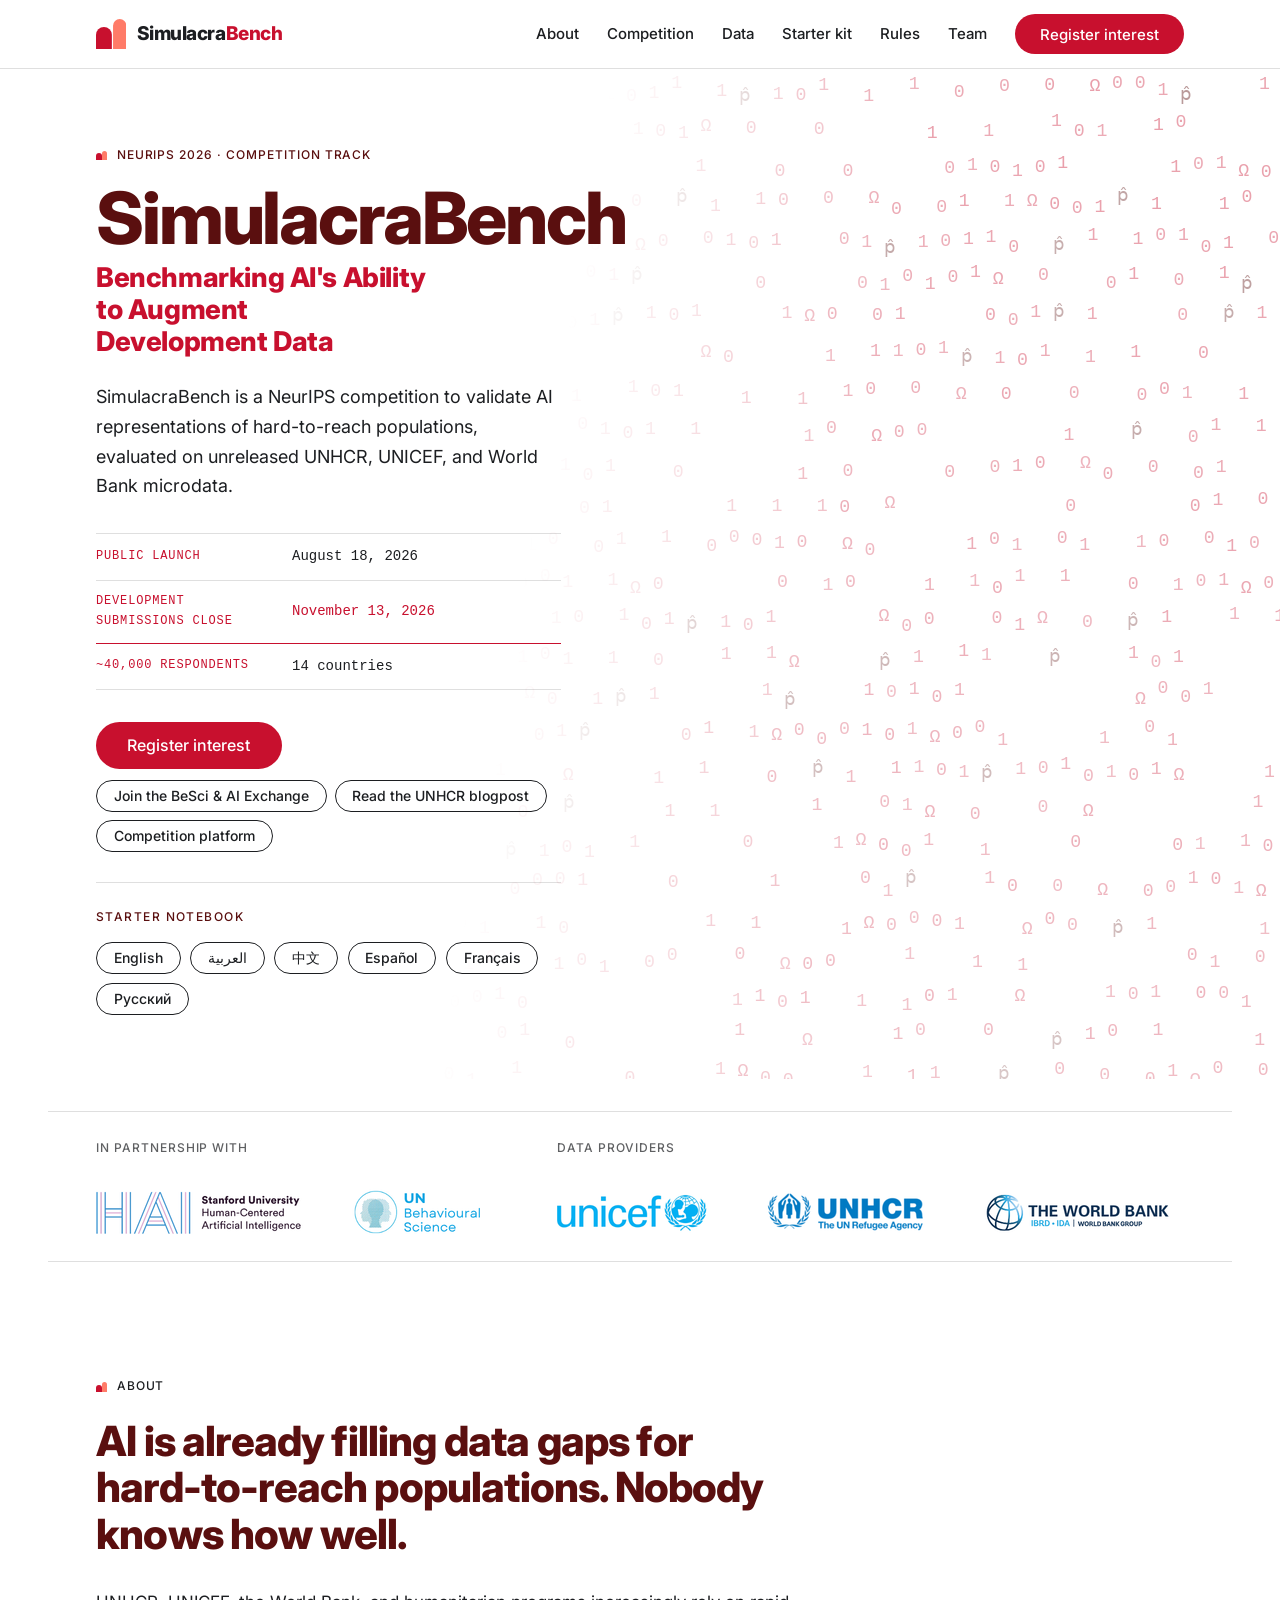
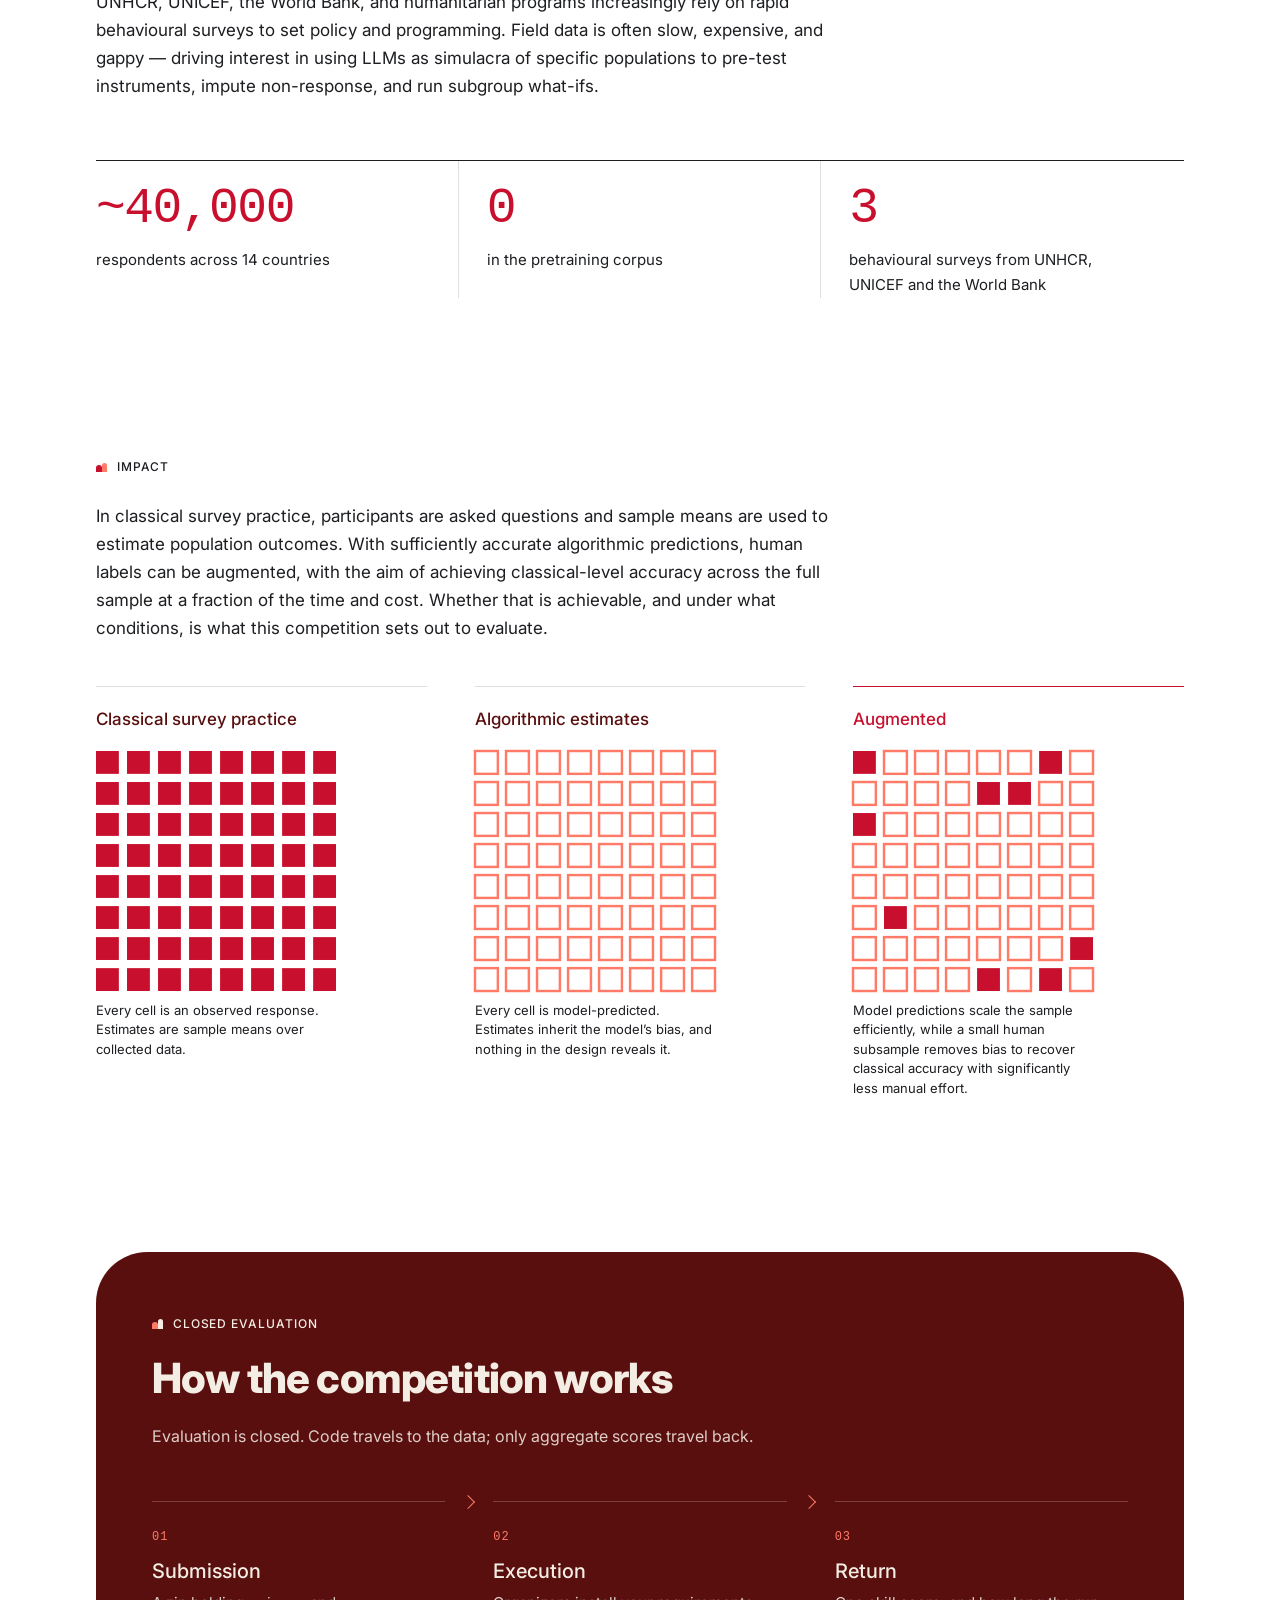
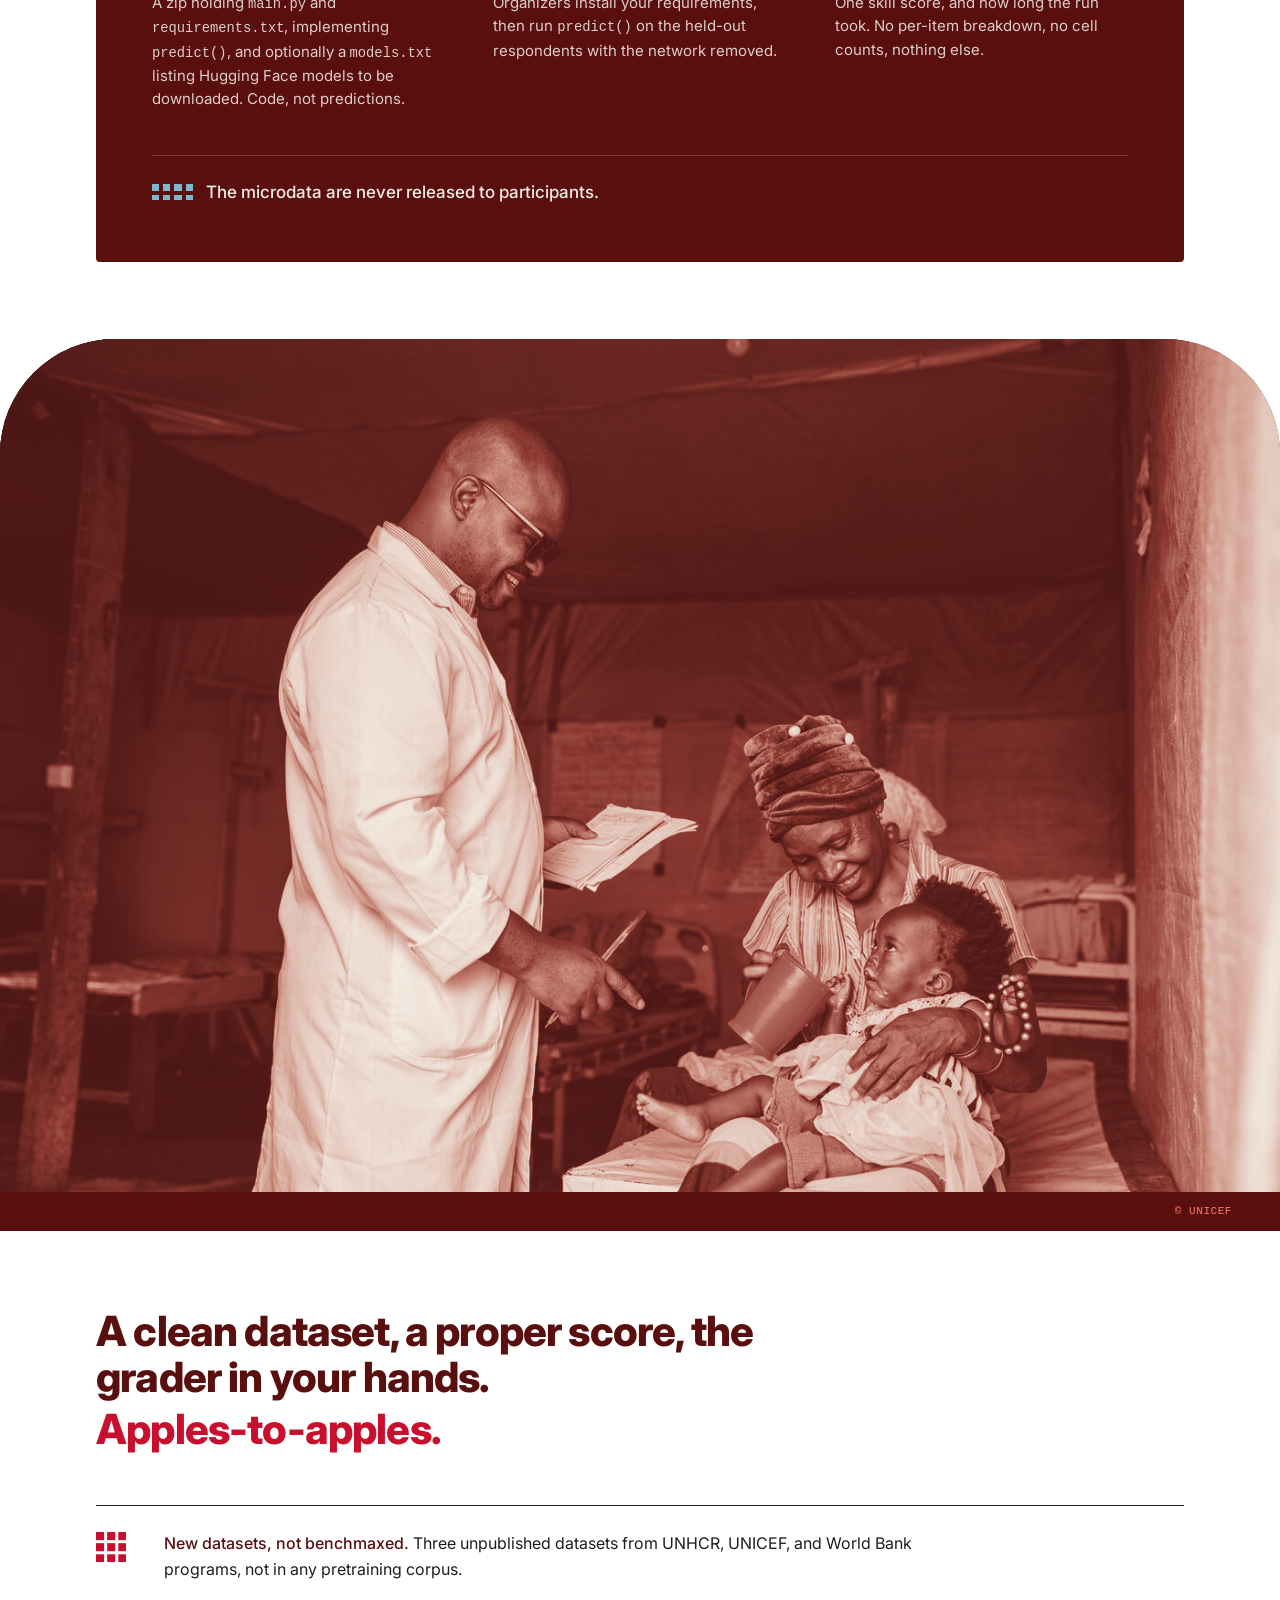
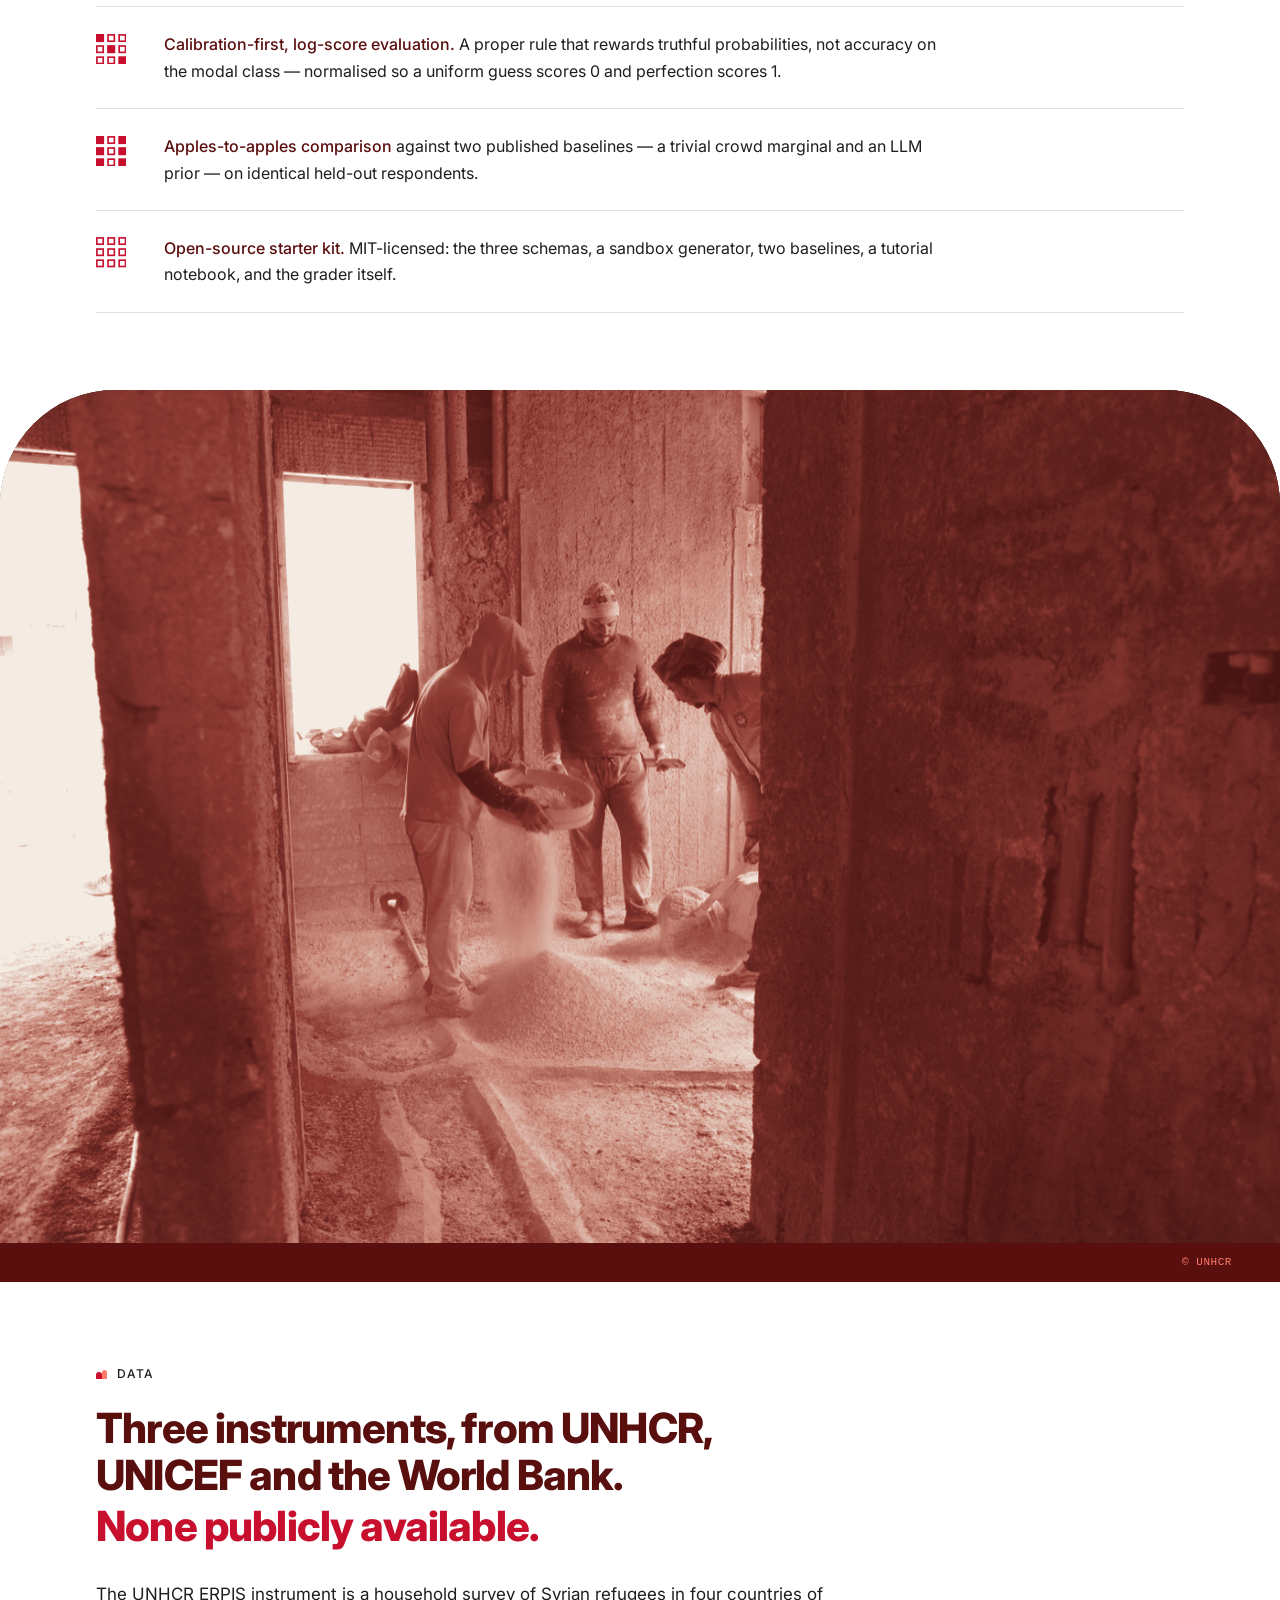
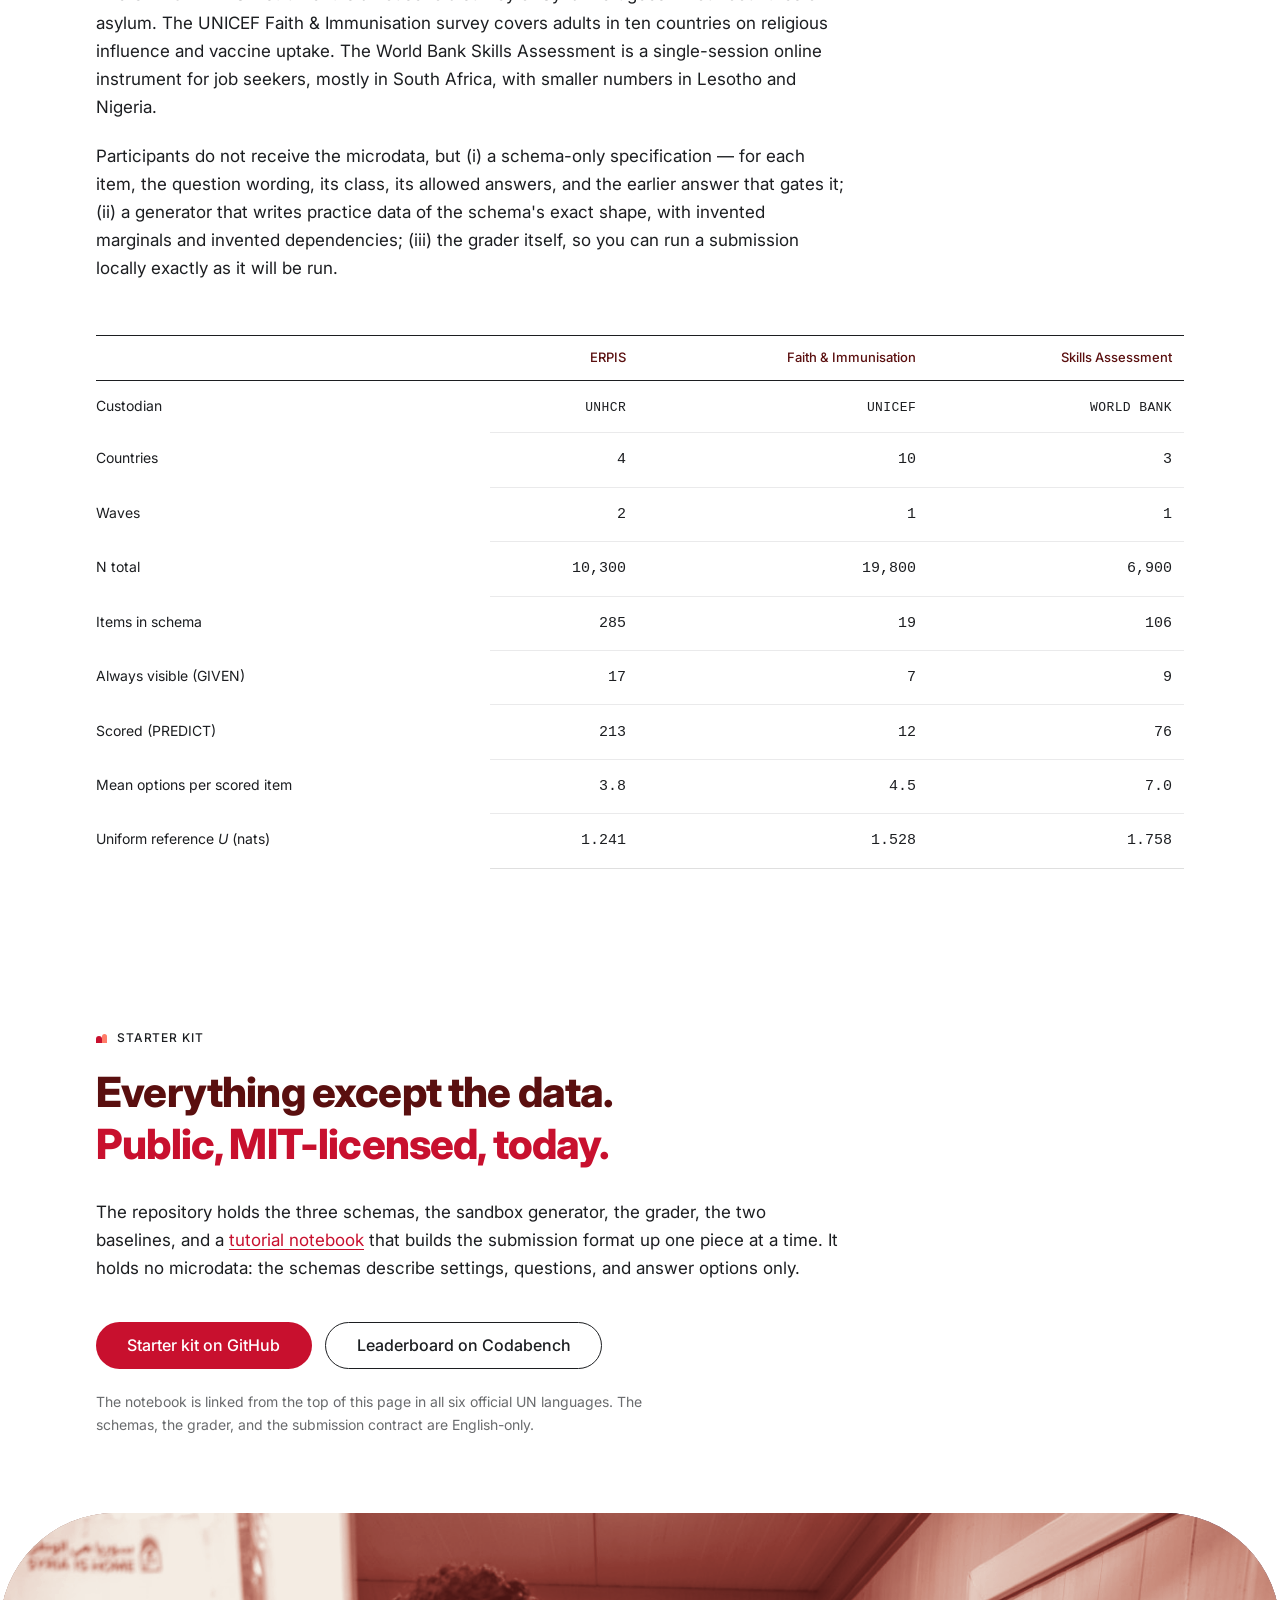
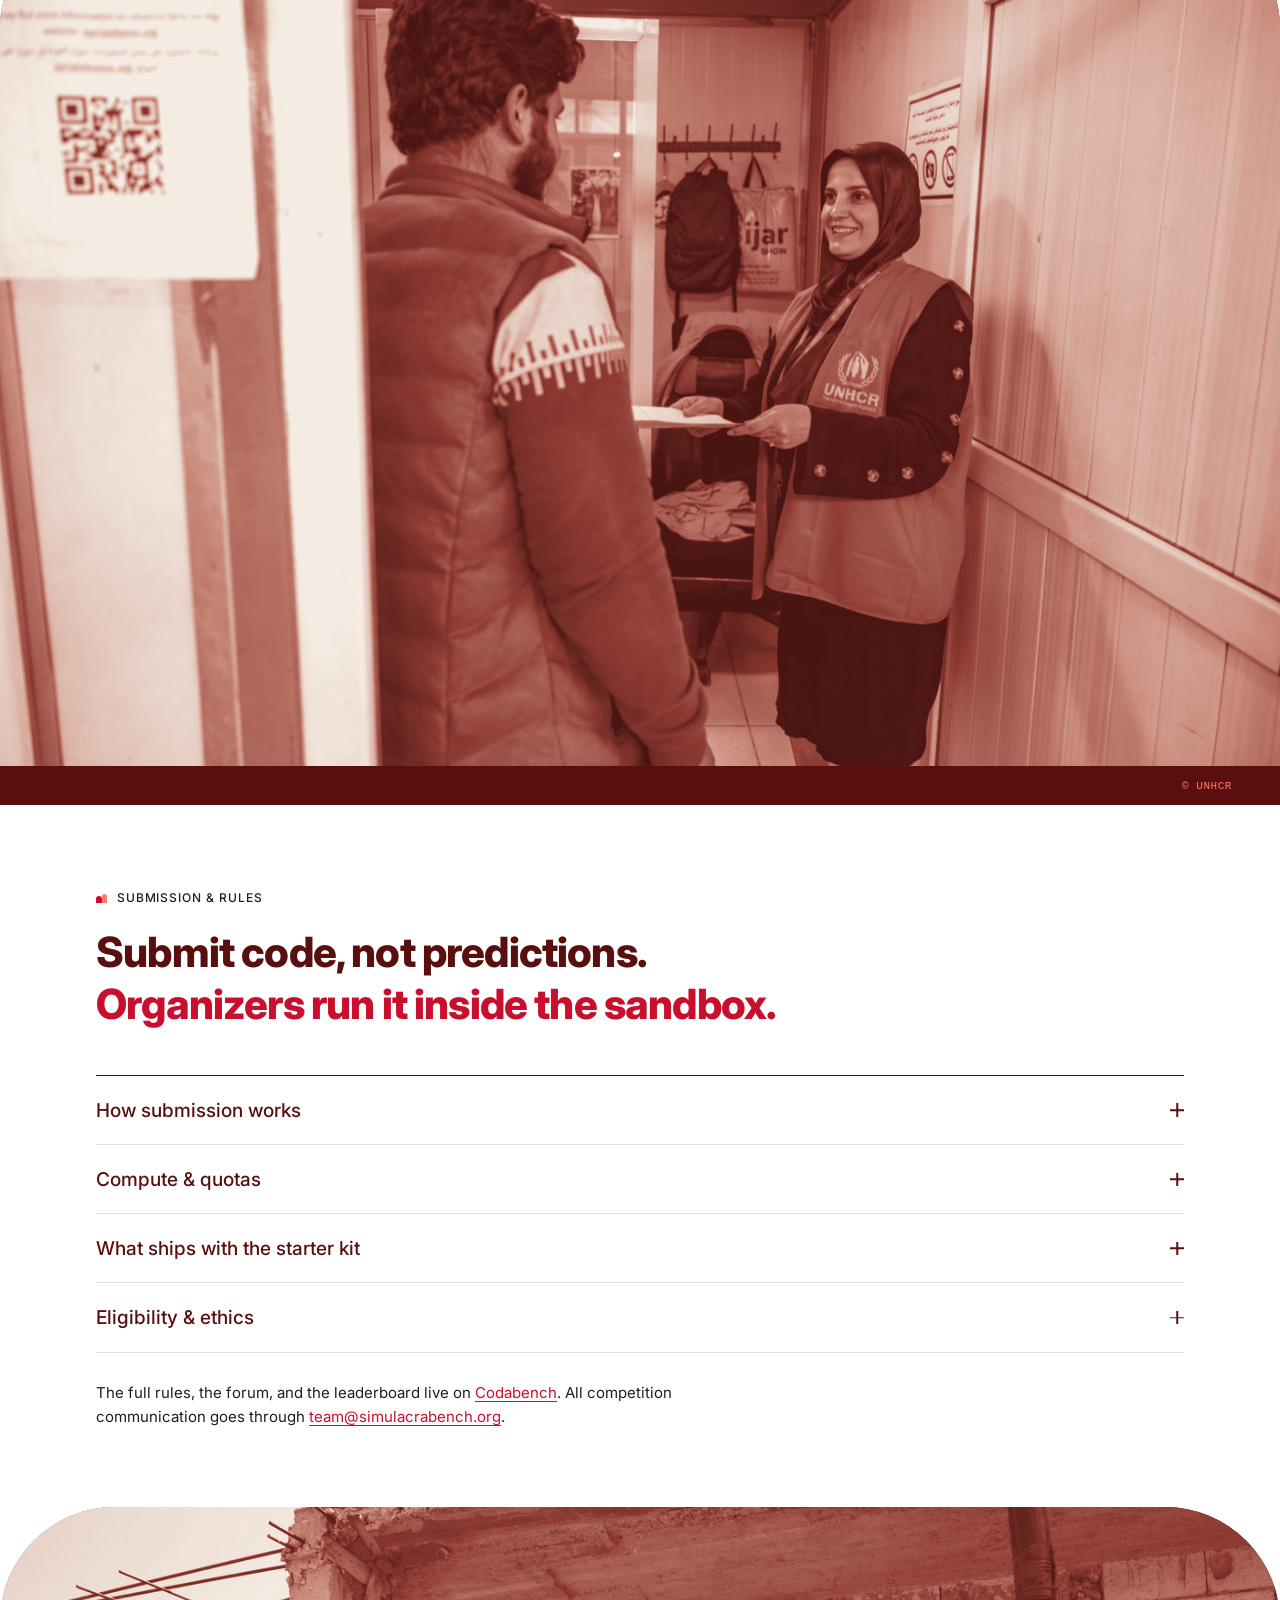
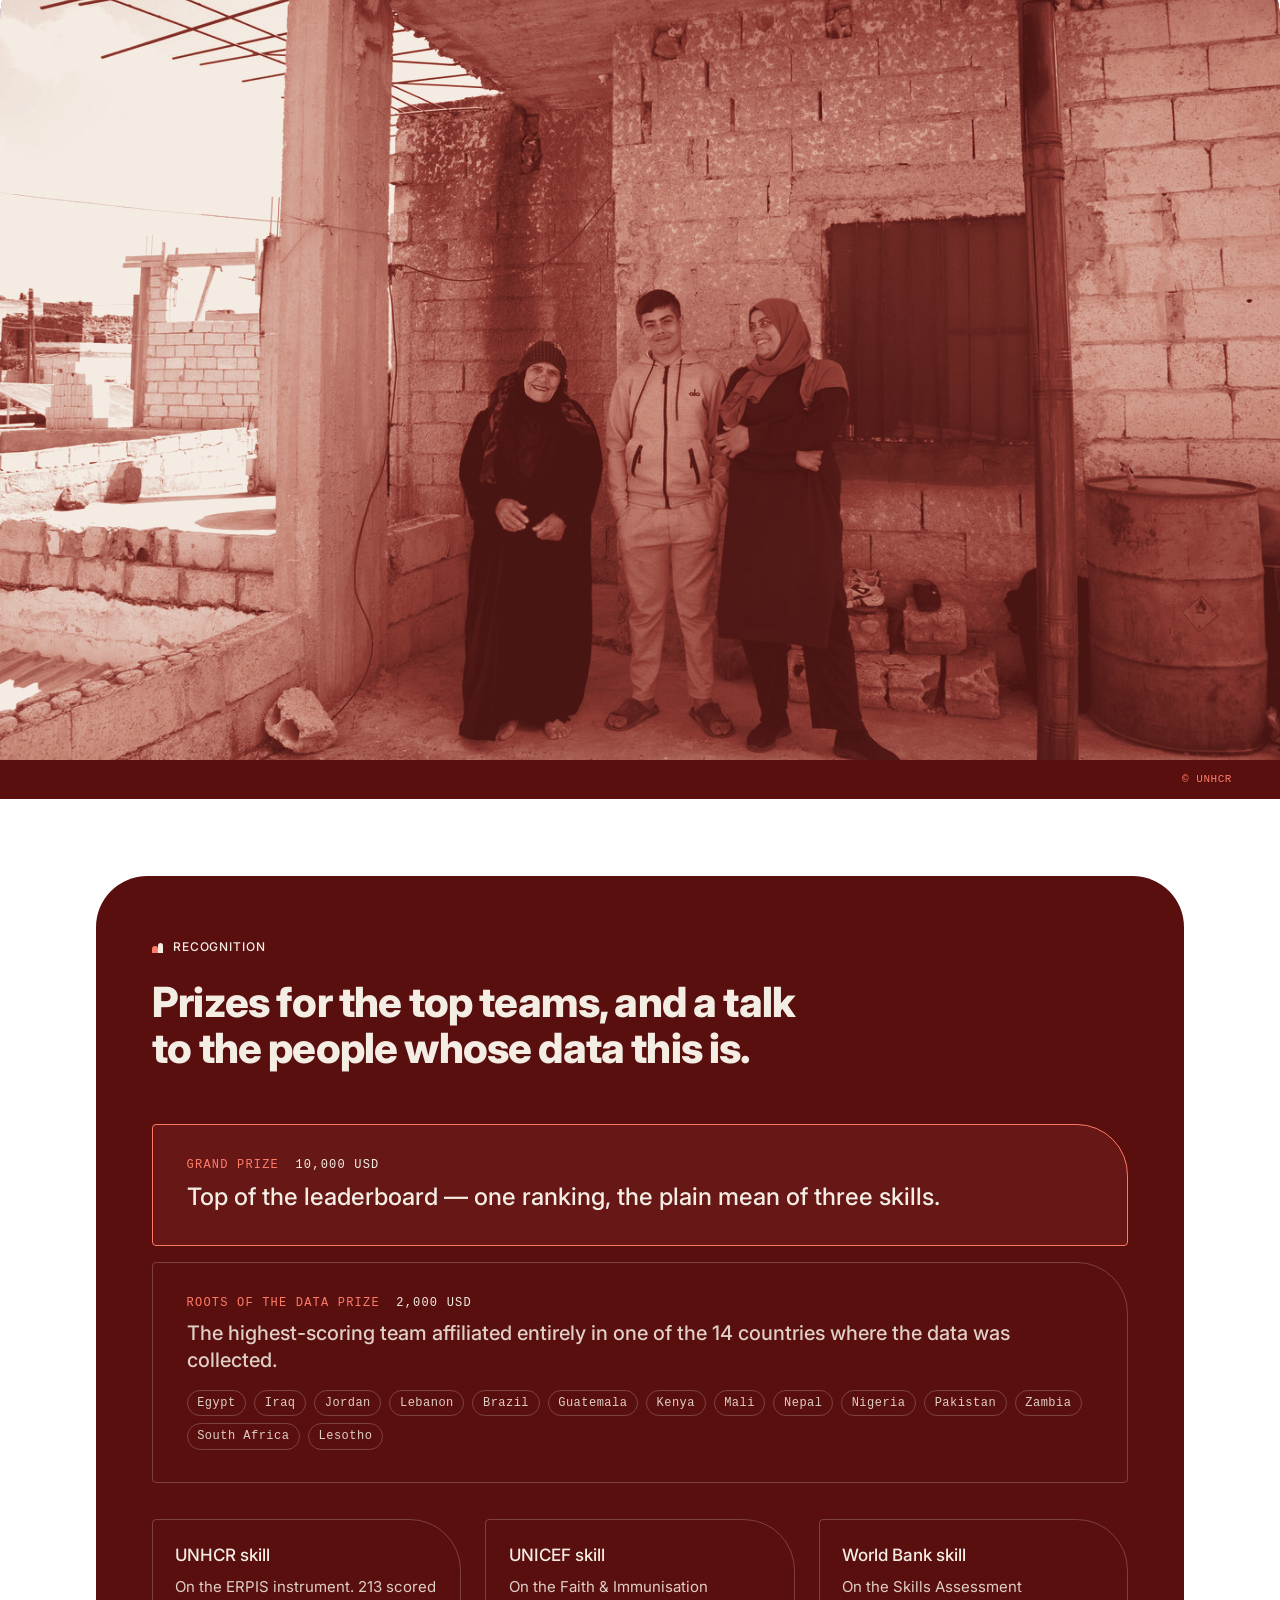
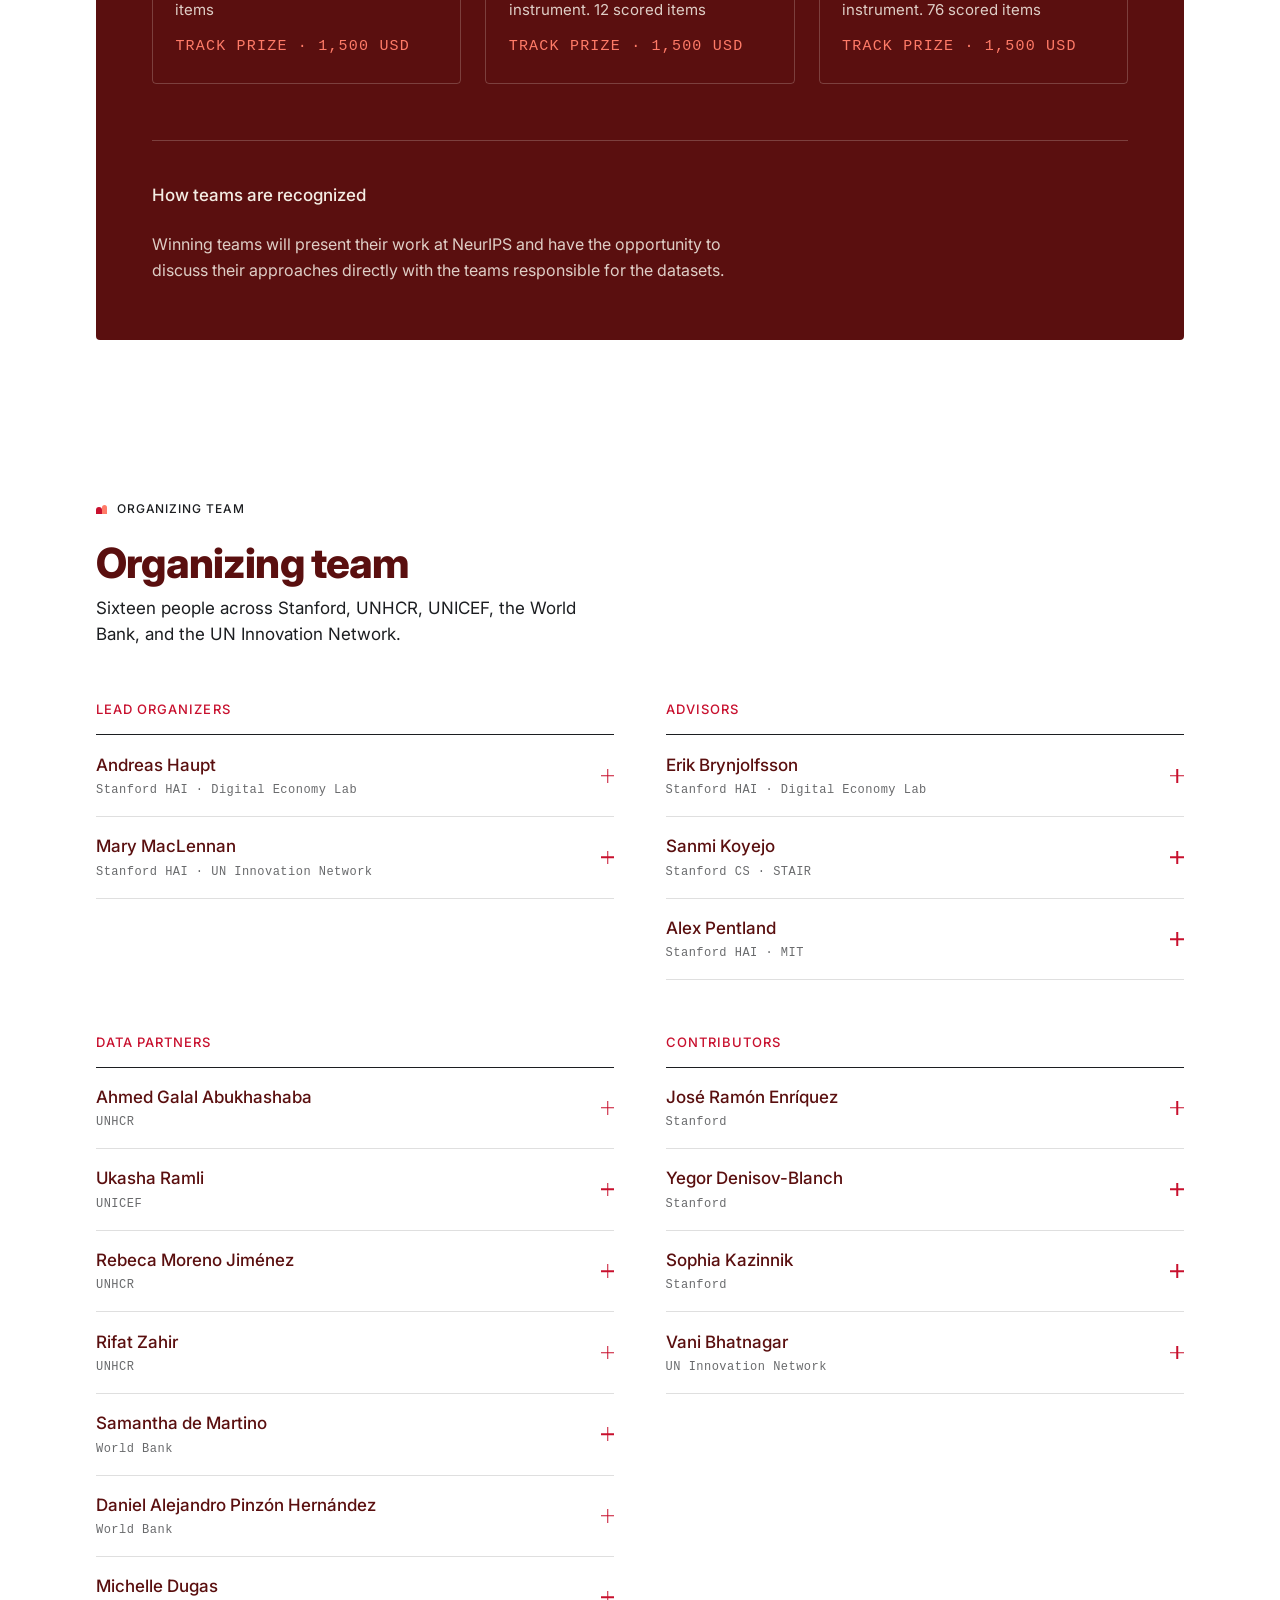
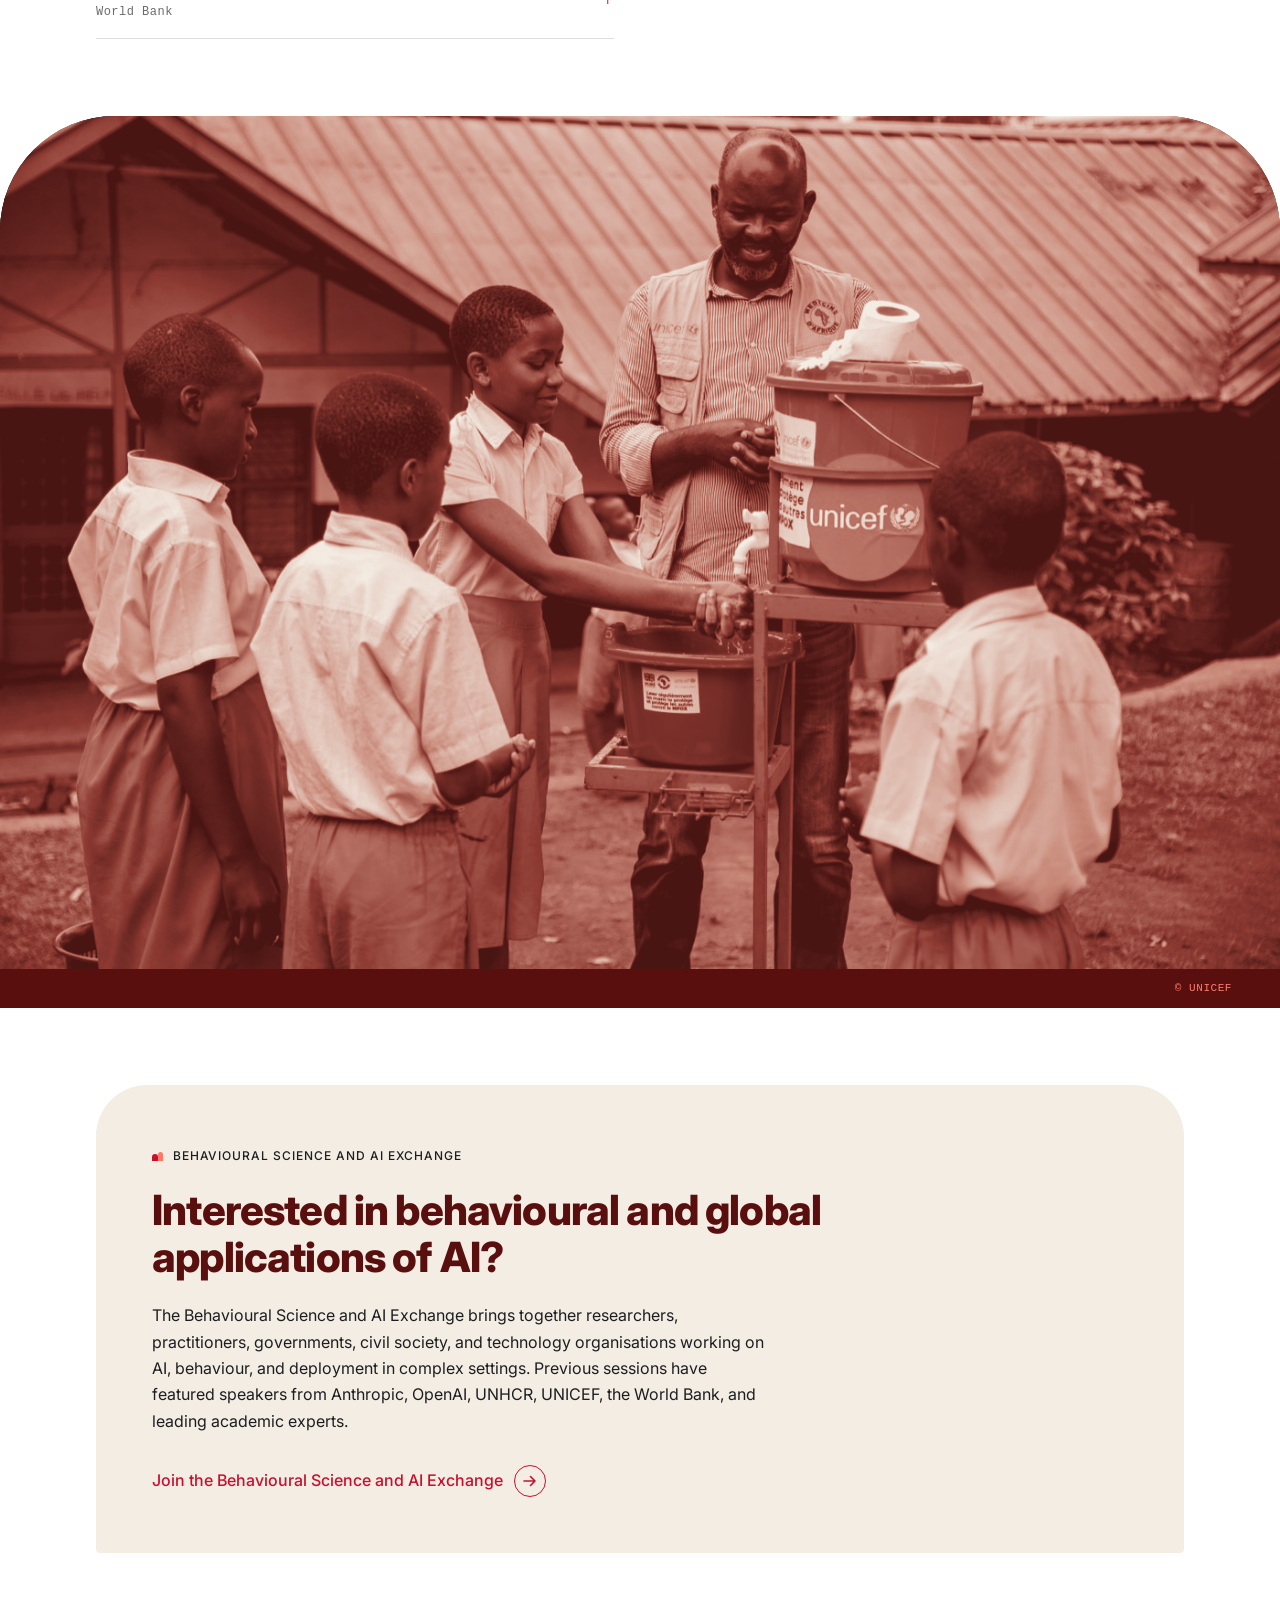
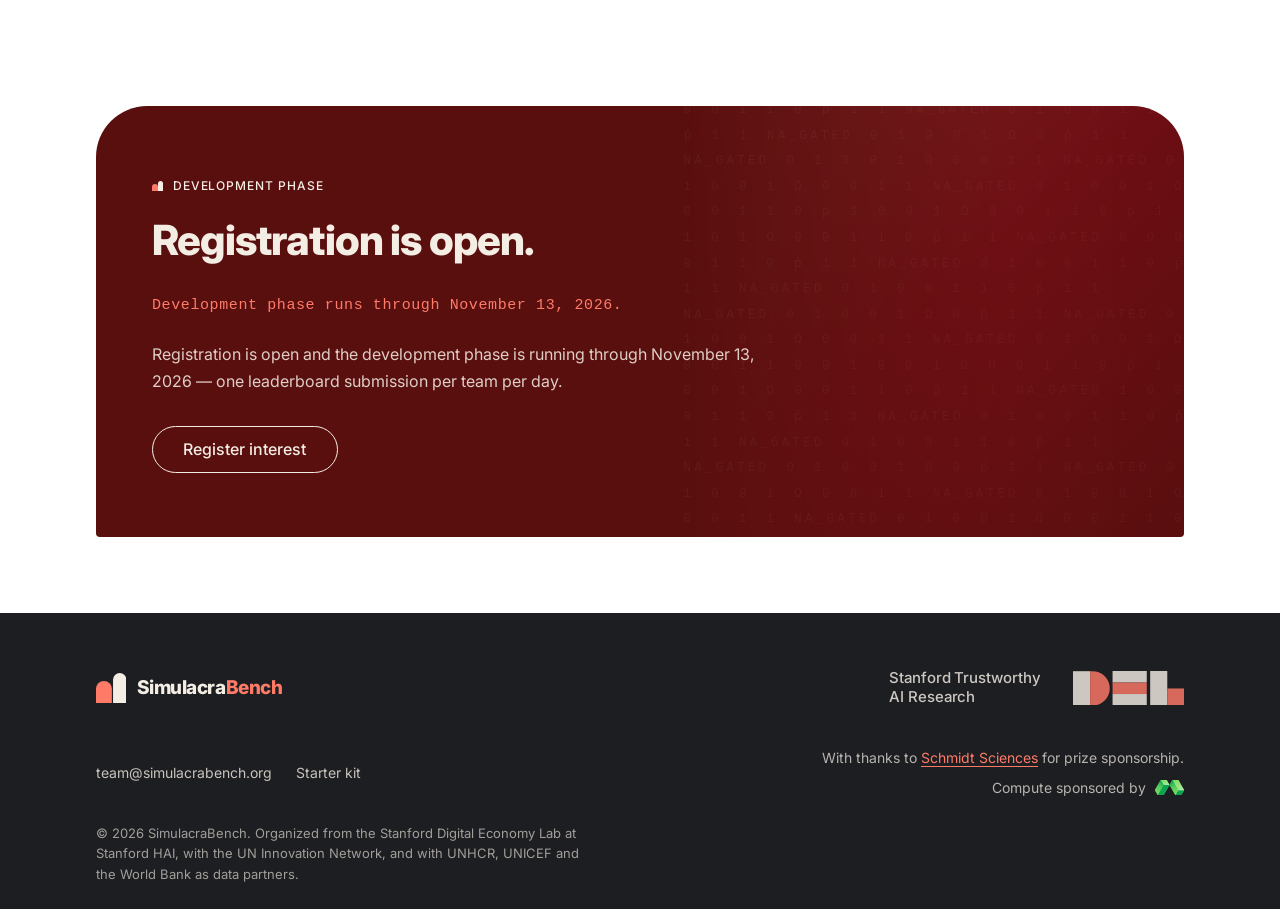
==== index.html @ 2c35688b "Correct World Bank scored-item count to 76 data/world_bank.json in SituatedEvals/public has 76 items" ====
<!doctype html>
<html lang="en">
<head>
<meta charset="utf-8">
<meta name="viewport" content="width=device-width, initial-scale=1">
<title>SimulacraBench · Benchmarking AI's Ability to Augment Development Data</title>
<meta name="description" content="A NeurIPS 2026 competition. Validate AI representations of hard-to-reach populations on unreleased UNHCR, UNICEF, and World Bank microdata. Public launch August 18, 2026.">
<!-- Brand rule: crimson only. No Situated Evals blue anywhere on this page,
     including the parent lockup and the footer. --sky appears exactly once
     (the microdata at rest, inside the closed-evaluation diagram). grep
     before shipping. -->
<link rel="canonical" href="https://simulacrabench.org/">
<link rel="icon" href="/favicon.ico" sizes="32x32">
<link rel="icon" href="/favicon.svg" type="image/svg+xml">
<link rel="apple-touch-icon" href="/apple-touch-icon.png">
<link rel="manifest" href="/site.webmanifest">
<meta name="theme-color" content="#1C1E21">
<meta property="og:type" content="website">
<meta property="og:site_name" content="SimulacraBench">
<meta property="og:title" content="SimulacraBench · Benchmarking AI's Ability to Augment Development Data">
<meta property="og:description" content="A NeurIPS 2026 competition. Validate AI representations of hard-to-reach populations on unreleased UNHCR, UNICEF, and World Bank microdata.">
<meta property="og:url" content="https://simulacrabench.org/">
<meta name="twitter:card" content="summary">
<link rel="preconnect" href="https://fonts.googleapis.com">
<link rel="preconnect" href="https://fonts.gstatic.com" crossorigin>
<link href="https://fonts.googleapis.com/css2?family=Inter:wght@400;500;800&display=swap" rel="stylesheet">
<link rel="stylesheet" href="styles.css">
</head>
<body>
<a class="skip-link" href="#main">Skip to content</a>

<!-- Duotone filter for the photo bands: luminance, then a maroon→coral ramp
     with a lifted midtone so faces and gestures stay legible. -->
<svg class="svg-defs" aria-hidden="true" focusable="false" width="0" height="0">
  <!-- Luminance, then a low-chroma warm ramp: deep maroon shadows through
       muted brick and clay to bone highlights. Deliberately far less saturated
       than the brand's own crimson — a photograph pushed to full chroma stops
       reading as a photograph. Skin tones and fabric keep their modelling. -->
  <filter id="sb-duotone" color-interpolation-filters="sRGB">
    <feColorMatrix type="matrix" values="0.2339 0.7867 0.0794 0 -0.04
                                         0.2339 0.7867 0.0794 0 -0.04
                                         0.2339 0.7867 0.0794 0 -0.04
                                         0      0      0      1 0"/>
    <feComponentTransfer>
      <feFuncR type="table" tableValues="0.290 0.549 0.788 0.957"/>
      <feFuncG type="table" tableValues="0.086 0.227 0.541 0.929"/>
      <feFuncB type="table" tableValues="0.078 0.196 0.478 0.894"/>
    </feComponentTransfer>
  </filter>
</svg>

<header class="site-header">
  <div class="shell header-row">
    <a class="lockup" href="/" aria-label="SimulacraBench home">
      <svg class="mark" viewBox="0 0 46 46" xmlns="http://www.w3.org/2000/svg" aria-hidden="true" focusable="false">
          <path class="mark-left" d="M0 46 V24 A12 12 0 0 1 24 24 V46 Z"/>
          <path class="mark-right" d="M25.8 46 V10.1 A10.1 10.1 0 0 1 46 10.1 V46 Z"/>
        </svg>
      <span class="wordmark">Simulacra<span class="wordmark-em">Bench</span></span>
    </a>
    <button class="nav-toggle" aria-expanded="false" aria-controls="site-nav" hidden>
      <span class="nav-toggle-bar" aria-hidden="true"></span>
      <span class="visually-hidden">Menu</span>
    </button>
    <nav id="site-nav" class="site-nav" aria-label="Primary">
      <a href="#about">About</a>
      <a href="#competition">Competition</a>
      <a href="#data">Data</a>
      <a href="#starter-kit">Starter kit</a>
      <a href="#rules">Rules</a>
      <a href="#team">Team</a>
      <a class="pill pill-solid" href="https://docs.google.com/forms/d/e/1FAIpQLSea9nL8ffhdvSzGz746rpkkgghdFMlB4x-h1n4eNiqF3Bir9A/viewform">Register interest</a>
    </nav>
  </div>
</header>

<main id="main">

  <!-- ================= Hero — the hero is the task ================= -->
  <section class="hero" aria-labelledby="hero-h">
    <div class="hero-bg" aria-hidden="true">
      <!--@HERO_PATTERN--><svg class="hero-pattern-svg" viewBox="0 0 1460 720" preserveAspectRatio="xMidYMid slice" xmlns="http://www.w3.org/2000/svg" aria-hidden="true" focusable="false"><text class="hc" x="83.2" y="18.1" opacity="0.26">0</text><text class="hc" x="115.5" y="16" opacity="0.23">0</text><text class="hc" x="163.8" y="22.8" opacity="0.29">1</text><text class="hc" x="212.2" y="13.2" opacity="0.27">0</text><text class="hc" x="228.3" y="14.9" opacity="0.26">1</text><text class="hc-em" x="244.4" y="17.6" opacity="0.27">p̂</text><text class="hc" x="317" y="19.6" opacity="0.28">1</text><text class="hc" x="333.1" y="23" opacity="0.31">0</text><text class="hc" x="389.5" y="15.3" opacity="0.28">1</text><text class="hc" x="405.6" y="20.7" opacity="0.29">0</text><text class="hc" x="437.9" y="22.6" opacity="0.32">0</text><text class="hc" x="454" y="15.1" opacity="0.32">1</text><text class="hc" x="470.1" y="22.8" opacity="0.30">0</text><text class="hc" x="486.2" y="19.3" opacity="0.32">1</text><text class="hc" x="502.3" y="13.9" opacity="0.30">Ω</text><text class="hc" x="550.7" y="15.5" opacity="0.29">0</text><text class="hc" x="566.8" y="21" opacity="0.30">1</text><text class="hc" x="599.1" y="14.9" opacity="0.33">1</text><text class="hc" x="615.2" y="19.4" opacity="0.30">Ω</text><text class="hc" x="631.3" y="15.1" opacity="0.31">0</text><text class="hc-em" x="679.7" y="21.8" opacity="0.31">p̂</text><text class="hc" x="703.8" y="21.5" opacity="0.34">1</text><text class="hc" x="720" y="22.9" opacity="0.32">0</text><text class="hc" x="736.1" y="20.7" opacity="0.33">1</text><text class="hc" x="752.2" y="13.7" opacity="0.31">1</text><text class="hc" x="784.4" y="19" opacity="0.34">1</text><text class="hc-em" x="800.6" y="22.6" opacity="0.34">p̂</text><text class="hc" x="824.7" y="21.7" opacity="0.33">1</text><text class="hc" x="840.9" y="22.1" opacity="0.37">0</text><text class="hc" x="857" y="14.9" opacity="0.37">1</text><text class="hc" x="889.2" y="22.5" opacity="0.38">1</text><text class="hc" x="921.5" y="14" opacity="0.33">1</text><text class="hc" x="953.7" y="20" opacity="0.35">0</text><text class="hc" x="985.9" y="15.9" opacity="0.35">0</text><text class="hc" x="1018.2" y="15.3" opacity="0.38">0</text><text class="hc" x="1050.4" y="15.8" opacity="0.40">Ω</text><text class="hc" x="1066.5" y="13.2" opacity="0.37">0</text><text class="hc" x="1082.7" y="13.6" opacity="0.36">0</text><text class="hc" x="1098.8" y="18.7" opacity="0.36">1</text><text class="hc-em" x="1114.9" y="21.9" opacity="0.42">p̂</text><text class="hc" x="1171.3" y="14.4" opacity="0.37">1</text><text class="hc" x="1187.4" y="22.1" opacity="0.41">1</text><text class="hc" x="1219.7" y="19.4" opacity="0.40">1</text><text class="hc" x="1260" y="23" opacity="0.38">1</text><text class="hc" x="1276.1" y="20.4" opacity="0.43">0</text><text class="hc" x="1356.7" y="19.9" opacity="0.44">1</text><text class="hc" x="1388.9" y="20.9" opacity="0.44">0</text><text class="hc" x="1405.1" y="19.2" opacity="0.42">0</text><text class="hc" x="1421.2" y="19.1" opacity="0.40">0</text><text class="hc" x="1437.3" y="22.9" opacity="0.45">1</text><text class="hc" x="31.7" y="48.4" opacity="0.22">0</text><text class="hc" x="63.9" y="46" opacity="0.24">1</text><text class="hc-em" x="80" y="47" opacity="0.25">p̂</text><text class="hc" x="136.4" y="40.1" opacity="0.24">1</text><text class="hc" x="168.7" y="41.7" opacity="0.28">0</text><text class="hc-em" x="200.9" y="48.9" opacity="0.25">p̂</text><text class="hc" x="241.2" y="44.3" opacity="0.29">0</text><text class="hc" x="289.6" y="45.8" opacity="0.26">1</text><text class="hc" x="305.7" y="45" opacity="0.30">0</text><text class="hc" x="370.2" y="41.7" opacity="0.28">0</text><text class="hc" x="386.3" y="42.1" opacity="0.28">0</text><text class="hc" x="418.5" y="43.2" opacity="0.31">0</text><text class="hc" x="450.8" y="40.7" opacity="0.27">Ω</text><text class="hc" x="483" y="47.1" opacity="0.30">0</text><text class="hc" x="499.1" y="47.9" opacity="0.27">1</text><text class="hc-em" x="515.3" y="44.5" opacity="0.28">p̂</text><text class="hc" x="555.6" y="41.4" opacity="0.28">0</text><text class="hc" x="587.8" y="46.3" opacity="0.32">1</text><text class="hc" x="660.3" y="44.8" opacity="0.30">1</text><text class="hc" x="676.5" y="44.7" opacity="0.34">0</text><text class="hc" x="692.6" y="42.7" opacity="0.32">1</text><text class="hc" x="724.8" y="46.1" opacity="0.35">1</text><text class="hc" x="740.9" y="47.9" opacity="0.36">0</text><text class="hc" x="757.1" y="49.3" opacity="0.35">1</text><text class="hc" x="773.2" y="44.5" opacity="0.35">Ω</text><text class="hc" x="805.4" y="45.7" opacity="0.36">0</text><text class="hc" x="853.8" y="46.5" opacity="0.33">0</text><text class="hc" x="934.4" y="49" opacity="0.39">1</text><text class="hc" x="974.7" y="47.9" opacity="0.35">1</text><text class="hc" x="1023" y="40.8" opacity="0.37">1</text><text class="hc" x="1039.2" y="47.7" opacity="0.37">0</text><text class="hc" x="1055.3" y="48.1" opacity="0.35">1</text><text class="hc" x="1095.6" y="43.4" opacity="0.40">1</text><text class="hc" x="1111.7" y="41.5" opacity="0.38">0</text><text class="hc" x="1192.3" y="49.5" opacity="0.37">1</text><text class="hc" x="1208.4" y="45.3" opacity="0.38">Ω</text><text class="hc" x="1240.7" y="45.2" opacity="0.42">0</text><text class="hc" x="1256.8" y="43.1" opacity="0.39">0</text><text class="hc" x="1305.1" y="48.5" opacity="0.43">1</text><text class="hc" x="1321.3" y="45.7" opacity="0.39">Ω</text><text class="hc" x="1337.4" y="45" opacity="0.42">0</text><text class="hc" x="1353.5" y="49.7" opacity="0.41">0</text><text class="hc" x="1369.6" y="48" opacity="0.42">1</text><text class="hc-em" x="1385.7" y="46.9" opacity="0.39">p̂</text><text class="hc" x="1409.9" y="44.1" opacity="0.45">1</text><text class="hc" x="1442.2" y="44.7" opacity="0.40">1</text><text class="hc" x="1458.3" y="48.2" opacity="0.45">1</text><text class="hc" x="3.8" y="68.9" opacity="0.24">0</text><text class="hc-em" x="36.1" y="74.8" opacity="0.21">p̂</text><text class="hc" x="60.2" y="69.3" opacity="0.25">1</text><text class="hc" x="76.4" y="70.6" opacity="0.25">0</text><text class="hc" x="92.5" y="74.3" opacity="0.22">1</text><text class="hc" x="124.7" y="69" opacity="0.25">1</text><text class="hc" x="140.8" y="70.8" opacity="0.25">0</text><text class="hc" x="173.1" y="69" opacity="0.26">Ω</text><text class="hc" x="269.8" y="74.4" opacity="0.29">1</text><text class="hc" x="302" y="70.1" opacity="0.30">0</text><text class="hc" x="318.2" y="77" opacity="0.30">0</text><text class="hc" x="334.3" y="69.4" opacity="0.29">1</text><text class="hc-em" x="350.4" y="68" opacity="0.30">p̂</text><text class="hc" x="374.6" y="74.9" opacity="0.26">1</text><text class="hc" x="390.7" y="73.9" opacity="0.25">0</text><text class="hc" x="406.8" y="73.8" opacity="0.31">1</text><text class="hc" x="439.1" y="72.1" opacity="0.31">0</text><text class="hc" x="455.2" y="73.9" opacity="0.27">1</text><text class="hc-em" x="471.3" y="68.1" opacity="0.27">p̂</text><text class="hc" x="511.6" y="72.7" opacity="0.28">0</text><text class="hc" x="527.7" y="69" opacity="0.32">1</text><text class="hc" x="576.1" y="67.6" opacity="0.33">0</text><text class="hc" x="592.2" y="74.6" opacity="0.30">1</text><text class="hc" x="608.3" y="72.2" opacity="0.31">Ω</text><text class="hc" x="640.6" y="74" opacity="0.34">0</text><text class="hc" x="656.7" y="71.5" opacity="0.33">0</text><text class="hc" x="672.8" y="69" opacity="0.30">1</text><text class="hc" x="688.9" y="67.2" opacity="0.35">0</text><text class="hc" x="769.5" y="73" opacity="0.33">1</text><text class="hc" x="825.9" y="76.1" opacity="0.35">0</text><text class="hc" x="874.3" y="76" opacity="0.37">0</text><text class="hc" x="946.8" y="74.2" opacity="0.33">0</text><text class="hc" x="963" y="71.7" opacity="0.33">1</text><text class="hc" x="979.1" y="73.4" opacity="0.37">0</text><text class="hc" x="995.2" y="76.4" opacity="0.37">1</text><text class="hc" x="1011.3" y="73.6" opacity="0.37">0</text><text class="hc" x="1027.4" y="70.9" opacity="0.40">1</text><text class="hc" x="1108" y="73.2" opacity="0.39">1</text><text class="hc" x="1124.2" y="71" opacity="0.35">0</text><text class="hc" x="1140.3" y="70.8" opacity="0.36">1</text><text class="hc" x="1156.4" y="76.1" opacity="0.39">Ω</text><text class="hc" x="1172.5" y="76.7" opacity="0.39">0</text><text class="hc" x="1204.8" y="75.1" opacity="0.36">1</text><text class="hc-em" x="1220.9" y="74.6" opacity="0.36">p̂</text><text class="hc" x="1261.2" y="71.7" opacity="0.38">0</text><text class="hc" x="1277.3" y="73.1" opacity="0.37">1</text><text class="hc" x="1309.5" y="72.3" opacity="0.41">0</text><text class="hc" x="1325.7" y="69.9" opacity="0.41">1</text><text class="hc-em" x="1341.8" y="69.8" opacity="0.42">p̂</text><text class="hc" x="1366" y="67.1" opacity="0.40">1</text><text class="hc" x="1382.1" y="68.6" opacity="0.43">0</text><text class="hc" x="1398.2" y="76" opacity="0.43">1</text><text class="hc" x="1414.3" y="76.9" opacity="0.44">0</text><text class="hc" x="1430.4" y="76.1" opacity="0.41">1</text><text class="hc" x="1446.6" y="76.7" opacity="0.41">0</text><text class="hc" x="102.9" y="100.2" opacity="0.24">0</text><text class="hc" x="119" y="94.5" opacity="0.25">1</text><text class="hc" x="135.1" y="98.4" opacity="0.26">Ω</text><text class="hc" x="167.4" y="99.8" opacity="0.25">0</text><text class="hc" x="272.1" y="95.1" opacity="0.29">1</text><text class="hc-em" x="320.5" y="96.7" opacity="0.28">p̂</text><text class="hc" x="409.2" y="96.5" opacity="0.31">1</text><text class="hc" x="457.5" y="94.6" opacity="0.27">Ω</text><text class="hc" x="473.6" y="100.2" opacity="0.27">0</text><text class="hc" x="505.9" y="94.9" opacity="0.30">0</text><text class="hc" x="554.2" y="98.8" opacity="0.28">1</text><text class="hc" x="570.4" y="101.4" opacity="0.32">Ω</text><text class="hc" x="586.5" y="95.2" opacity="0.32">0</text><text class="hc-em" x="634.8" y="98.2" opacity="0.30">p̂</text><text class="hc" x="675.1" y="100.5" opacity="0.35">0</text><text class="hc" x="691.3" y="99.5" opacity="0.33">1</text><text class="hc" x="723.5" y="97.7" opacity="0.30">0</text><text class="hc-em" x="755.7" y="94.8" opacity="0.33">p̂</text><text class="hc" x="779.9" y="100.9" opacity="0.32">1</text><text class="hc" x="812.2" y="96.1" opacity="0.34">1</text><text class="hc" x="828.3" y="97" opacity="0.35">0</text><text class="hc" x="860.5" y="95.4" opacity="0.33">0</text><text class="hc" x="892.8" y="95.2" opacity="0.36">Ω</text><text class="hc" x="908.9" y="103.2" opacity="0.37">0</text><text class="hc" x="941.1" y="102" opacity="0.34">0</text><text class="hc" x="957.2" y="98" opacity="0.38">1</text><text class="hc" x="989.5" y="97.6" opacity="0.35">1</text><text class="hc" x="1005.6" y="98" opacity="0.35">Ω</text><text class="hc" x="1021.7" y="99.6" opacity="0.38">0</text><text class="hc" x="1037.8" y="102.4" opacity="0.37">0</text><text class="hc" x="1054" y="101.6" opacity="0.39">1</text><text class="hc-em" x="1070.1" y="94.2" opacity="0.37">p̂</text><text class="hc" x="1094.3" y="99.7" opacity="0.40">1</text><text class="hc" x="1142.6" y="99.5" opacity="0.39">1</text><text class="hc" x="1158.7" y="94.8" opacity="0.39">0</text><text class="hc-em" x="1191" y="100.3" opacity="0.36">p̂</text><text class="hc" x="1247.4" y="96.2" opacity="0.41">1</text><text class="hc" x="1263.5" y="101.6" opacity="0.39">0</text><text class="hc" x="1279.6" y="103.7" opacity="0.41">1</text><text class="hc" x="1295.8" y="99.4" opacity="0.41">0</text><text class="hc" x="1344.1" y="102.3" opacity="0.41">0</text><text class="hc" x="1440.8" y="99.2" opacity="0.43">Ω</text><text class="hc" x="1.1" y="122.5" opacity="0.24">0</text><text class="hc-em" x="33.3" y="122.7" opacity="0.21">p̂</text><text class="hc" x="57.5" y="123.9" opacity="0.26">1</text><text class="hc" x="73.6" y="124.1" opacity="0.21">0</text><text class="hc" x="122" y="121.6" opacity="0.24">0</text><text class="hc" x="178.4" y="122.1" opacity="0.23">1</text><text class="hc" x="194.5" y="123.4" opacity="0.26">0</text><text class="hc" x="226.8" y="122.8" opacity="0.24">0</text><text class="hc" x="242.9" y="128.6" opacity="0.24">1</text><text class="hc" x="307.4" y="129.9" opacity="0.29">0</text><text class="hc" x="323.5" y="126.5" opacity="0.29">0</text><text class="hc" x="355.7" y="121.5" opacity="0.30">1</text><text class="hc" x="388" y="126.3" opacity="0.28">1</text><text class="hc" x="404.1" y="130.9" opacity="0.29">Ω</text><text class="hc" x="420.2" y="121.1" opacity="0.28">0</text><text class="hc" x="436.3" y="129" opacity="0.29">0</text><text class="hc-em" x="468.6" y="122.6" opacity="0.27">p̂</text><text class="hc" x="492.7" y="129.7" opacity="0.29">1</text><text class="hc" x="541.1" y="126.3" opacity="0.27">1</text><text class="hc" x="573.3" y="129.2" opacity="0.32">1</text><text class="hc" x="613.6" y="123.7" opacity="0.32">1</text><text class="hc" x="629.8" y="125.8" opacity="0.30">0</text><text class="hc" x="694.2" y="128.9" opacity="0.31">0</text><text class="hc" x="726.5" y="129.3" opacity="0.30">Ω</text><text class="hc" x="742.6" y="126.3" opacity="0.30">0</text><text class="hc" x="774.8" y="124.1" opacity="0.30">0</text><text class="hc" x="791" y="125.7" opacity="0.34">1</text><text class="hc" x="807.1" y="127.9" opacity="0.31">0</text><text class="hc" x="823.2" y="125.6" opacity="0.36">1</text><text class="hc" x="871.6" y="124.8" opacity="0.35">0</text><text class="hc" x="887.7" y="126.6" opacity="0.34">1</text><text class="hc-em" x="903.8" y="130.9" opacity="0.36">p̂</text><text class="hc" x="928" y="127.2" opacity="0.33">1</text><text class="hc" x="944.1" y="126.4" opacity="0.33">0</text><text class="hc" x="960.2" y="124.9" opacity="0.36">1</text><text class="hc" x="976.3" y="123" opacity="0.36">1</text><text class="hc" x="992.5" y="130.5" opacity="0.36">0</text><text class="hc-em" x="1024.7" y="129.3" opacity="0.33">p̂</text><text class="hc" x="1048.9" y="121.9" opacity="0.37">1</text><text class="hc" x="1081.1" y="125" opacity="0.38">1</text><text class="hc" x="1097.2" y="121.9" opacity="0.35">0</text><text class="hc" x="1113.4" y="122.2" opacity="0.36">1</text><text class="hc" x="1129.5" y="130.2" opacity="0.37">0</text><text class="hc" x="1145.6" y="127.5" opacity="0.39">1</text><text class="hc" x="1177.8" y="124.3" opacity="0.37">0</text><text class="hc" x="1194" y="125" opacity="0.39">0</text><text class="hc" x="1258.4" y="121.2" opacity="0.38">1</text><text class="hc" x="1274.6" y="127.5" opacity="0.37">Ω</text><text class="hc" x="1290.7" y="126.1" opacity="0.41">0</text><text class="hc" x="1322.9" y="122.6" opacity="0.41">1</text><text class="hc" x="1363.2" y="124.5" opacity="0.40">1</text><text class="hc" x="1379.3" y="128.1" opacity="0.43">0</text><text class="hc" x="1395.5" y="128.2" opacity="0.43">1</text><text class="hc" x="1411.6" y="130.4" opacity="0.42">1</text><text class="hc" x="1427.7" y="121.8" opacity="0.39">0</text><text class="hc" x="1443.8" y="128" opacity="0.40">1</text><text class="hc" x="14.2" y="157.7" opacity="0.20">0</text><text class="hc" x="94.8" y="157.1" opacity="0.26">1</text><text class="hc" x="143.1" y="156.2" opacity="0.23">0</text><text class="hc" x="175.4" y="153.7" opacity="0.26">1</text><text class="hc" x="191.5" y="153.5" opacity="0.22">0</text><text class="hc" x="207.6" y="149.8" opacity="0.28">1</text><text class="hc" x="256" y="154.7" opacity="0.27">0</text><text class="hc" x="272.1" y="153.9" opacity="0.27">1</text><text class="hc-em" x="288.2" y="150" opacity="0.26">p̂</text><text class="hc" x="312.4" y="151.9" opacity="0.26">1</text><text class="hc" x="328.5" y="153.2" opacity="0.25">0</text><text class="hc" x="360.8" y="154.4" opacity="0.24">1</text><text class="hc" x="393" y="157.6" opacity="0.28">1</text><text class="hc-em" x="409.1" y="152.1" opacity="0.28">p̂</text><text class="hc" x="481.7" y="157.9" opacity="0.30">0</text><text class="hc" x="513.9" y="152.3" opacity="0.29">0</text><text class="hc" x="578.4" y="157" opacity="0.28">0</text><text class="hc" x="594.5" y="155.3" opacity="0.32">0</text><text class="hc" x="659" y="153.9" opacity="0.28">Ω</text><text class="hc" x="675.1" y="152.5" opacity="0.31">0</text><text class="hc" x="691.2" y="148.5" opacity="0.32">0</text><text class="hc" x="707.3" y="150.4" opacity="0.30">1</text><text class="hc-em" x="723.5" y="150.4" opacity="0.29">p̂</text><text class="hc" x="812.1" y="156.1" opacity="0.31">0</text><text class="hc" x="884.7" y="155.9" opacity="0.31">0</text><text class="hc" x="900.8" y="157.5" opacity="0.31">1</text><text class="hc" x="916.9" y="151" opacity="0.33">0</text><text class="hc" x="933" y="157" opacity="0.36">1</text><text class="hc" x="949.1" y="151.6" opacity="0.35">0</text><text class="hc" x="965.3" y="148.3" opacity="0.37">1</text><text class="hc" x="981.4" y="153" opacity="0.37">Ω</text><text class="hc" x="1013.6" y="150.1" opacity="0.34">0</text><text class="hc" x="1062" y="156.4" opacity="0.35">0</text><text class="hc" x="1078.1" y="149.7" opacity="0.38">1</text><text class="hc" x="1110.3" y="154.3" opacity="0.35">0</text><text class="hc" x="1142.6" y="149.1" opacity="0.38">1</text><text class="hc-em" x="1158.7" y="157" opacity="0.39">p̂</text><text class="hc" x="1199" y="155" opacity="0.40">0</text><text class="hc" x="1215.1" y="148.8" opacity="0.36">1</text><text class="hc" x="1231.2" y="155.1" opacity="0.36">1</text><text class="hc" x="1247.4" y="150.4" opacity="0.39">0</text><text class="hc-em" x="1279.6" y="154.6" opacity="0.41">p̂</text><text class="hc" x="1303.8" y="150.3" opacity="0.38">1</text><text class="hc" x="1352.1" y="154.4" opacity="0.37">0</text><text class="hc" x="1384.4" y="153.3" opacity="0.40">0</text><text class="hc" x="1400.5" y="154" opacity="0.39">1</text><text class="hc" x="1416.6" y="156" opacity="0.38">Ω</text><text class="hc" x="1432.7" y="155.6" opacity="0.39">0</text><text class="hc" x="1448.9" y="153.5" opacity="0.39">0</text><text class="hc" x="41" y="179.6" opacity="0.24">1</text><text class="hc" x="57.1" y="184.3" opacity="0.22">0</text><text class="hc" x="73.2" y="180.6" opacity="0.23">1</text><text class="hc" x="89.3" y="181.6" opacity="0.24">Ω</text><text class="hc" x="210.2" y="182.8" opacity="0.22">1</text><text class="hc" x="242.5" y="179.4" opacity="0.26">0</text><text class="hc" x="298.9" y="179.9" opacity="0.24">1</text><text class="hc" x="347.3" y="181" opacity="0.27">0</text><text class="hc" x="395.6" y="176.5" opacity="0.24">1</text><text class="hc" x="427.9" y="179.4" opacity="0.26">0</text><text class="hc" x="460.1" y="184.1" opacity="0.28">0</text><text class="hc" x="508.5" y="176.5" opacity="0.27">1</text><text class="hc" x="524.6" y="178.1" opacity="0.29">Ω</text><text class="hc" x="556.8" y="180.9" opacity="0.26">0</text><text class="hc-em" x="589.1" y="177.5" opacity="0.27">p̂</text><text class="hc" x="661.6" y="179.1" opacity="0.29">1</text><text class="hc" x="677.7" y="184.7" opacity="0.28">0</text><text class="hc" x="693.8" y="182.6" opacity="0.33">1</text><text class="hc-em" x="710" y="179.6" opacity="0.32">p̂</text><text class="hc" x="734.1" y="177.4" opacity="0.33">1</text><text class="hc" x="750.3" y="178.9" opacity="0.30">0</text><text class="hc" x="766.4" y="175.8" opacity="0.29">1</text><text class="hc" x="830.9" y="177.5" opacity="0.33">1</text><text class="hc" x="847" y="179.6" opacity="0.35">Ω</text><text class="hc" x="863.1" y="178.4" opacity="0.36">0</text><text class="hc" x="895.3" y="179" opacity="0.34">0</text><text class="hc" x="911.5" y="178.4" opacity="0.35">1</text><text class="hc" x="975.9" y="178.9" opacity="0.36">0</text><text class="hc" x="992.1" y="182.8" opacity="0.33">0</text><text class="hc" x="1008.2" y="176.8" opacity="0.35">1</text><text class="hc-em" x="1024.3" y="177" opacity="0.33">p̂</text><text class="hc" x="1048.5" y="178.1" opacity="0.35">1</text><text class="hc" x="1113" y="178.8" opacity="0.33">0</text><text class="hc-em" x="1145.2" y="177.7" opacity="0.34">p̂</text><text class="hc" x="1169.4" y="177.6" opacity="0.36">1</text><text class="hc" x="1217.7" y="178.6" opacity="0.35">0</text><text class="hc" x="1250" y="182.7" opacity="0.39">0</text><text class="hc" x="1282.2" y="178.2" opacity="0.38">Ω</text><text class="hc" x="1298.3" y="183.8" opacity="0.37">0</text><text class="hc" x="1330.6" y="175.5" opacity="0.38">0</text><text class="hc" x="1346.7" y="175.4" opacity="0.37">1</text><text class="hc" x="1362.8" y="175.3" opacity="0.38">0</text><text class="hc" x="1378.9" y="180.4" opacity="0.37">1</text><text class="hc" x="1411.2" y="182.3" opacity="0.41">0</text><text class="hc" x="1427.3" y="177" opacity="0.39">0</text><text class="hc-em" x="1459.5" y="178.9" opacity="0.43">p̂</text><text class="hc" x="-8.7" y="205.4" opacity="0.19">1</text><text class="hc" x="7.4" y="202.2" opacity="0.22">0</text><text class="hc" x="71.9" y="208.7" opacity="0.25">1</text><text class="hc-em" x="88" y="208.9" opacity="0.23">p̂</text><text class="hc" x="144.4" y="208.3" opacity="0.21">1</text><text class="hc" x="160.6" y="205.9" opacity="0.21">0</text><text class="hc" x="176.7" y="205.3" opacity="0.23">1</text><text class="hc" x="192.8" y="203.6" opacity="0.23">0</text><text class="hc" x="225" y="208.7" opacity="0.22">Ω</text><text class="hc" x="241.2" y="205.4" opacity="0.24">0</text><text class="hc" x="257.3" y="207.8" opacity="0.26">0</text><text class="hc" x="305.6" y="205.9" opacity="0.24">0</text><text class="hc" x="321.8" y="206" opacity="0.23">1</text><text class="hc" x="370.1" y="205.3" opacity="0.24">0</text><text class="hc" x="386.2" y="205.5" opacity="0.28">1</text><text class="hc" x="426.5" y="208.7" opacity="0.25">1</text><text class="hc" x="442.7" y="208.2" opacity="0.30">0</text><text class="hc" x="458.8" y="207.8" opacity="0.30">1</text><text class="hc-em" x="523.3" y="206.2" opacity="0.27">p̂</text><text class="hc" x="579.7" y="211.1" opacity="0.26">1</text><text class="hc" x="595.8" y="207.1" opacity="0.28">0</text><text class="hc" x="611.9" y="211.8" opacity="0.27">1</text><text class="hc" x="628" y="204.3" opacity="0.30">0</text><text class="hc" x="644.2" y="202" opacity="0.30">1</text><text class="hc" x="660.3" y="204.4" opacity="0.30">Ω</text><text class="hc" x="773.1" y="205.5" opacity="0.34">Ω</text><text class="hc" x="789.2" y="209.2" opacity="0.33">0</text><text class="hc" x="861.8" y="208.2" opacity="0.32">1</text><text class="hc" x="894" y="204.9" opacity="0.34">1</text><text class="hc" x="910.1" y="204.4" opacity="0.31">1</text><text class="hc" x="926.3" y="203.8" opacity="0.33">0</text><text class="hc" x="942.4" y="202.6" opacity="0.31">1</text><text class="hc-em" x="958.5" y="209" opacity="0.31">p̂</text><text class="hc" x="982.7" y="209.7" opacity="0.34">1</text><text class="hc" x="998.8" y="210.7" opacity="0.36">0</text><text class="hc" x="1014.9" y="204.5" opacity="0.34">1</text><text class="hc" x="1047.2" y="209.2" opacity="0.33">1</text><text class="hc" x="1079.4" y="205.3" opacity="0.37">1</text><text class="hc" x="1127.8" y="206.2" opacity="0.37">0</text><text class="hc" x="1192.2" y="205.8" opacity="0.38">1</text><text class="hc" x="1208.4" y="203.8" opacity="0.34">Ω</text><text class="hc" x="1224.5" y="211.4" opacity="0.40">0</text><text class="hc" x="1240.6" y="208.9" opacity="0.37">0</text><text class="hc-em" x="1272.8" y="211.3" opacity="0.41">p̂</text><text class="hc" x="1297" y="209.1" opacity="0.36">1</text><text class="hc" x="1313.1" y="204.9" opacity="0.40">0</text><text class="hc" x="1345.4" y="205.3" opacity="0.36">1</text><text class="hc" x="1361.5" y="206.8" opacity="0.38">0</text><text class="hc" x="1377.6" y="210" opacity="0.41">1</text><text class="hc-em" x="1393.7" y="205.9" opacity="0.40">p̂</text><text class="hc" x="1450.2" y="208.9" opacity="0.40">1</text><text class="hc" x="20" y="230.8" opacity="0.19">0</text><text class="hc" x="52.2" y="233.9" opacity="0.19">0</text><text class="hc" x="68.4" y="229.2" opacity="0.22">1</text><text class="hc" x="84.5" y="235.3" opacity="0.20">Ω</text><text class="hc" x="100.6" y="233.8" opacity="0.21">0</text><text class="hc" x="116.7" y="229.5" opacity="0.20">0</text><text class="hc" x="149" y="229.8" opacity="0.21">1</text><text class="hc" x="197.3" y="237.7" opacity="0.23">Ω</text><text class="hc" x="213.4" y="237.1" opacity="0.23">0</text><text class="hc" x="229.6" y="234.5" opacity="0.25">0</text><text class="hc-em" x="261.8" y="238.4" opacity="0.26">p̂</text><text class="hc" x="302.1" y="237.3" opacity="0.26">0</text><text class="hc" x="318.2" y="229.3" opacity="0.23">1</text><text class="hc" x="334.3" y="229.7" opacity="0.24">1</text><text class="hc" x="366.6" y="234.1" opacity="0.23">1</text><text class="hc-em" x="382.7" y="238.6" opacity="0.23">p̂</text><text class="hc" x="471.4" y="237" opacity="0.29">1</text><text class="hc" x="519.7" y="238.5" opacity="0.27">Ω</text><text class="hc" x="552" y="238.1" opacity="0.25">0</text><text class="hc" x="584.2" y="232.9" opacity="0.28">1</text><text class="hc" x="632.6" y="235.4" opacity="0.28">Ω</text><text class="hc" x="648.7" y="238.1" opacity="0.28">0</text><text class="hc" x="664.8" y="232.3" opacity="0.31">0</text><text class="hc" x="680.9" y="236.4" opacity="0.30">1</text><text class="hc" x="721.2" y="230.1" opacity="0.28">1</text><text class="hc" x="737.3" y="233.3" opacity="0.27">0</text><text class="hc" x="753.5" y="233" opacity="0.29">1</text><text class="hc" x="801.8" y="237.8" opacity="0.30">1</text><text class="hc" x="842.1" y="238.9" opacity="0.31">1</text><text class="hc" x="874.4" y="233.1" opacity="0.33">1</text><text class="hc" x="890.5" y="231.7" opacity="0.33">0</text><text class="hc" x="922.7" y="230.8" opacity="0.32">0</text><text class="hc" x="955" y="235.3" opacity="0.32">Ω</text><text class="hc" x="987.2" y="235.2" opacity="0.36">0</text><text class="hc" x="1035.6" y="234.7" opacity="0.32">0</text><text class="hc" x="1083.9" y="235.7" opacity="0.34">0</text><text class="hc" x="1100" y="231.3" opacity="0.36">0</text><text class="hc" x="1116.2" y="234.2" opacity="0.32">1</text><text class="hc" x="1156.5" y="234.9" opacity="0.36">1</text><text class="hc" x="1188.7" y="233.7" opacity="0.39">1</text><text class="hc" x="1220.9" y="236.4" opacity="0.40">0</text><text class="hc" x="1237.1" y="237.7" opacity="0.35">1</text><text class="hc" x="1277.4" y="231.3" opacity="0.39">1</text><text class="hc" x="1358" y="238.9" opacity="0.36">0</text><text class="hc" x="1406.3" y="237.1" opacity="0.39">0</text><text class="hc" x="1422.4" y="237.7" opacity="0.37">0</text><text class="hc" x="1438.6" y="235.4" opacity="0.37">0</text><text class="hc" x="1454.7" y="236.9" opacity="0.40">1</text><text class="hc-em" x="88.8" y="259.7" opacity="0.19">p̂</text><text class="hc" x="113" y="259.5" opacity="0.24">1</text><text class="hc" x="145.2" y="257.8" opacity="0.21">1</text><text class="hc-em" x="209.7" y="265.9" opacity="0.21">p̂</text><text class="hc" x="282.3" y="262.7" opacity="0.24">0</text><text class="hc" x="298.4" y="259.4" opacity="0.23">1</text><text class="hc" x="330.6" y="262" opacity="0.26">1</text><text class="hc" x="346.7" y="257.3" opacity="0.26">Ω</text><text class="hc" x="379" y="257.2" opacity="0.28">0</text><text class="hc" x="411.2" y="258" opacity="0.29">1</text><text class="hc" x="459.6" y="259.1" opacity="0.26">Ω</text><text class="hc" x="475.7" y="262.3" opacity="0.26">0</text><text class="hc" x="507.9" y="260.6" opacity="0.27">1</text><text class="hc" x="548.2" y="263" opacity="0.26">1</text><text class="hc" x="580.5" y="264.7" opacity="0.27">1</text><text class="hc" x="628.8" y="265.3" opacity="0.28">1</text><text class="hc" x="685.3" y="256.6" opacity="0.29">0</text><text class="hc" x="701.4" y="260.4" opacity="0.32">1</text><text class="hc" x="717.5" y="262.9" opacity="0.31">0</text><text class="hc" x="733.6" y="260.1" opacity="0.28">1</text><text class="hc" x="765.9" y="260.2" opacity="0.29">1</text><text class="hc" x="846.5" y="265" opacity="0.29">1</text><text class="hc" x="862.6" y="259.7" opacity="0.33">0</text><text class="hc" x="894.8" y="265" opacity="0.35">Ω</text><text class="hc" x="910.9" y="262.3" opacity="0.32">0</text><text class="hc" x="927.1" y="260.6" opacity="0.31">0</text><text class="hc" x="1031.8" y="264.3" opacity="0.35">1</text><text class="hc-em" x="1080.2" y="260.6" opacity="0.34">p̂</text><text class="hc" x="1120.5" y="265.9" opacity="0.33">0</text><text class="hc" x="1136.6" y="257.4" opacity="0.34">1</text><text class="hc" x="1168.9" y="257.7" opacity="0.36">1</text><text class="hc" x="1217.2" y="264.1" opacity="0.37">Ω</text><text class="hc" x="1249.5" y="260.7" opacity="0.34">0</text><text class="hc" x="1313.9" y="259.5" opacity="0.38">1</text><text class="hc" x="1330.1" y="257.1" opacity="0.39">Ω</text><text class="hc" x="1346.2" y="261.1" opacity="0.36">0</text><text class="hc" x="1362.3" y="257.3" opacity="0.36">0</text><text class="hc" x="1378.4" y="258.9" opacity="0.40">1</text><text class="hc-em" x="1394.5" y="260.1" opacity="0.36">p̂</text><text class="hc" x="1418.7" y="260.5" opacity="0.39">1</text><text class="hc" x="1434.8" y="264.5" opacity="0.37">0</text><text class="hc" x="108.6" y="284.5" opacity="0.23">0</text><text class="hc" x="157" y="288.3" opacity="0.19">1</text><text class="hc" x="173.1" y="286" opacity="0.25">Ω</text><text class="hc" x="221.5" y="287.2" opacity="0.20">0</text><text class="hc" x="237.6" y="284.1" opacity="0.25">1</text><text class="hc" x="253.7" y="287.9" opacity="0.24">0</text><text class="hc-em" x="350.4" y="286" opacity="0.26">p̂</text><text class="hc" x="374.6" y="286.7" opacity="0.24">1</text><text class="hc" x="406.9" y="287.3" opacity="0.25">1</text><text class="hc" x="423" y="291.4" opacity="0.23">1</text><text class="hc-em" x="471.3" y="285.2" opacity="0.24">p̂</text><text class="hc" x="495.5" y="286.1" opacity="0.26">1</text><text class="hc" x="511.6" y="290.5" opacity="0.26">0</text><text class="hc" x="527.8" y="287.1" opacity="0.30">1</text><text class="hc" x="543.9" y="288.9" opacity="0.30">0</text><text class="hc" x="560" y="289" opacity="0.26">1</text><text class="hc" x="576.1" y="289.1" opacity="0.28">0</text><text class="hc" x="592.2" y="288" opacity="0.28">1</text><text class="hc" x="624.5" y="283.9" opacity="0.26">0</text><text class="hc" x="640.6" y="291" opacity="0.28">0</text><text class="hc" x="672.8" y="285.9" opacity="0.30">1</text><text class="hc" x="689" y="292.8" opacity="0.31">0</text><text class="hc" x="705.1" y="286.2" opacity="0.31">1</text><text class="hc" x="753.4" y="290.6" opacity="0.27">0</text><text class="hc" x="842.1" y="292.3" opacity="0.32">1</text><text class="hc" x="874.3" y="290.4" opacity="0.31">0</text><text class="hc" x="946.9" y="290.8" opacity="0.32">0</text><text class="hc" x="979.1" y="287.5" opacity="0.32">0</text><text class="hc" x="995.2" y="286.2" opacity="0.34">1</text><text class="hc" x="1011.4" y="284.2" opacity="0.35">0</text><text class="hc" x="1043.6" y="284.1" opacity="0.31">Ω</text><text class="hc" x="1059.7" y="292.5" opacity="0.34">0</text><text class="hc" x="1092" y="287.1" opacity="0.34">0</text><text class="hc" x="1124.2" y="291.7" opacity="0.34">0</text><text class="hc" x="1140.3" y="287.3" opacity="0.34">1</text><text class="hc" x="1188.7" y="289.9" opacity="0.35">0</text><text class="hc-em" x="1220.9" y="290.4" opacity="0.34">p̂</text><text class="hc" x="1245.1" y="285" opacity="0.35">1</text><text class="hc" x="1261.2" y="286.5" opacity="0.37">0</text><text class="hc" x="1277.3" y="286.9" opacity="0.37">1</text><text class="hc" x="1309.6" y="288.8" opacity="0.37">0</text><text class="hc-em" x="1341.8" y="290" opacity="0.36">p̂</text><text class="hc" x="1366" y="290.3" opacity="0.38">1</text><text class="hc" x="1382.1" y="283.6" opacity="0.40">0</text><text class="hc" x="1398.2" y="290.2" opacity="0.38">1</text><text class="hc" x="1414.4" y="288.6" opacity="0.41">0</text><text class="hc" x="1446.6" y="287.9" opacity="0.37">0</text><text class="hc" x="17.7" y="313.1" opacity="0.22">1</text><text class="hc" x="33.8" y="317" opacity="0.20">Ω</text><text class="hc" x="66" y="311.5" opacity="0.23">0</text><text class="hc" x="114.4" y="317.8" opacity="0.19">0</text><text class="hc" x="130.5" y="315.3" opacity="0.22">1</text><text class="hc" x="146.6" y="317.6" opacity="0.22">Ω</text><text class="hc-em" x="211.1" y="319.5" opacity="0.23">p̂</text><text class="hc" x="235.3" y="318.6" opacity="0.24">1</text><text class="hc" x="251.4" y="312.5" opacity="0.20">0</text><text class="hc" x="283.6" y="312.9" opacity="0.22">1</text><text class="hc" x="299.8" y="314.8" opacity="0.22">0</text><text class="hc" x="315.9" y="312.8" opacity="0.24">1</text><text class="hc" x="356.2" y="318.6" opacity="0.26">1</text><text class="hc" x="485.1" y="310.5" opacity="0.28">0</text><text class="hc" x="501.3" y="317.9" opacity="0.24">0</text><text class="hc" x="517.4" y="313.7" opacity="0.28">0</text><text class="hc" x="581.9" y="312.3" opacity="0.30">Ω</text><text class="hc" x="598" y="319.4" opacity="0.28">0</text><text class="hc" x="614.1" y="319" opacity="0.25">0</text><text class="hc-em" x="646.3" y="319.9" opacity="0.27">p̂</text><text class="hc" x="686.6" y="316.7" opacity="0.26">0</text><text class="hc" x="702.8" y="315.7" opacity="0.31">1</text><text class="hc" x="791.4" y="315.3" opacity="0.28">1</text><text class="hc" x="823.7" y="315" opacity="0.28">1</text><text class="hc" x="855.9" y="314.9" opacity="0.28">1</text><text class="hc" x="872" y="315.6" opacity="0.34">0</text><text class="hc" x="904.3" y="313" opacity="0.30">Ω</text><text class="hc" x="1033.2" y="314.9" opacity="0.33">0</text><text class="hc" x="1121.9" y="315.2" opacity="0.37">0</text><text class="hc" x="1138" y="311.1" opacity="0.36">1</text><text class="hc" x="1170.2" y="310.3" opacity="0.37">0</text><text class="hc-em" x="1202.5" y="315.8" opacity="0.37">p̂</text><text class="hc" x="1242.8" y="310.7" opacity="0.37">0</text><text class="hc" x="1291.1" y="313.4" opacity="0.35">1</text><text class="hc" x="1307.3" y="317.7" opacity="0.35">0</text><text class="hc" x="1323.4" y="315.3" opacity="0.36">1</text><text class="hc" x="1355.6" y="312.3" opacity="0.39">0</text><text class="hc" x="1371.7" y="311.5" opacity="0.36">0</text><text class="hc" x="1387.9" y="317.8" opacity="0.36">0</text><text class="hc" x="1404" y="316.5" opacity="0.36">1</text><text class="hc" x="1420.1" y="312.5" opacity="0.40">0</text><text class="hc" x="1436.2" y="312.3" opacity="0.37">1</text><text class="hc" x="1452.3" y="317.3" opacity="0.39">Ω</text><text class="hc" x="35.6" y="344.6" opacity="0.18">0</text><text class="hc" x="51.8" y="341.1" opacity="0.23">1</text><text class="hc-em" x="67.9" y="340.6" opacity="0.22">p̂</text><text class="hc" x="108.2" y="338.4" opacity="0.22">0</text><text class="hc" x="140.4" y="344.9" opacity="0.20">1</text><text class="hc" x="156.5" y="342.9" opacity="0.22">0</text><text class="hc" x="213" y="342" opacity="0.21">1</text><text class="hc" x="229.1" y="346.1" opacity="0.20">0</text><text class="hc" x="245.2" y="345.8" opacity="0.25">1</text><text class="hc" x="277.4" y="346.3" opacity="0.20">1</text><text class="hc" x="325.8" y="338.4" opacity="0.24">Ω</text><text class="hc" x="406.4" y="338.2" opacity="0.23">0</text><text class="hc" x="438.6" y="338.8" opacity="0.24">Ω</text><text class="hc" x="454.8" y="340.1" opacity="0.23">0</text><text class="hc" x="470.9" y="342.3" opacity="0.25">0</text><text class="hc" x="559.5" y="339.2" opacity="0.24">1</text><text class="hc" x="575.7" y="344.6" opacity="0.29">1</text><text class="hc" x="607.9" y="340.3" opacity="0.27">1</text><text class="hc-em" x="624" y="344.9" opacity="0.30">p̂</text><text class="hc" x="648.2" y="343" opacity="0.29">1</text><text class="hc" x="664.3" y="338.9" opacity="0.30">0</text><text class="hc" x="696.6" y="344.6" opacity="0.27">0</text><text class="hc" x="712.7" y="338.6" opacity="0.26">1</text><text class="hc" x="744.9" y="337.2" opacity="0.27">1</text><text class="hc" x="777.2" y="343.5" opacity="0.29">0</text><text class="hc" x="793.3" y="337.2" opacity="0.28">0</text><text class="hc" x="809.4" y="339.6" opacity="0.30">0</text><text class="hc" x="825.5" y="341.7" opacity="0.30">1</text><text class="hc" x="841.6" y="340.6" opacity="0.32">0</text><text class="hc" x="873.9" y="342.4" opacity="0.30">Ω</text><text class="hc" x="890" y="346.1" opacity="0.29">0</text><text class="hc" x="962.5" y="342.1" opacity="0.34">1</text><text class="hc" x="978.7" y="338.7" opacity="0.33">0</text><text class="hc" x="994.8" y="342.8" opacity="0.30">1</text><text class="hc" x="1027" y="338" opacity="0.33">0</text><text class="hc" x="1043.1" y="342.6" opacity="0.33">1</text><text class="hc" x="1083.4" y="340.8" opacity="0.30">1</text><text class="hc" x="1099.6" y="339.7" opacity="0.34">0</text><text class="hc" x="1131.8" y="337.9" opacity="0.34">0</text><text class="hc" x="1147.9" y="343.4" opacity="0.37">1</text><text class="hc" x="1164" y="341.4" opacity="0.32">0</text><text class="hc" x="1196.3" y="345.3" opacity="0.36">Ω</text><text class="hc" x="1212.4" y="346" opacity="0.35">0</text><text class="hc" x="1228.5" y="342.6" opacity="0.38">0</text><text class="hc" x="1244.6" y="341.8" opacity="0.34">0</text><text class="hc" x="1276.9" y="340.4" opacity="0.34">0</text><text class="hc" x="1293" y="345.3" opacity="0.38">1</text><text class="hc" x="1430" y="345.1" opacity="0.36">1</text><text class="hc" x="1446.1" y="346.2" opacity="0.35">1</text><text class="hc" x="5.6" y="371.9" opacity="0.19">0</text><text class="hc" x="78.1" y="370.7" opacity="0.17">0</text><text class="hc" x="126.5" y="365.9" opacity="0.21">1</text><text class="hc" x="191" y="371.3" opacity="0.18">0</text><text class="hc" x="336.1" y="367.5" opacity="0.20">1</text><text class="hc-em" x="352.2" y="372" opacity="0.22">p̂</text><text class="hc" x="440.8" y="366.7" opacity="0.22">0</text><text class="hc" x="513.4" y="373.3" opacity="0.28">0</text><text class="hc" x="529.5" y="373.5" opacity="0.26">1</text><text class="hc" x="577.9" y="366.8" opacity="0.26">0</text><text class="hc" x="610.1" y="372.6" opacity="0.27">Ω</text><text class="hc" x="626.2" y="371.4" opacity="0.25">0</text><text class="hc" x="642.3" y="369.8" opacity="0.25">0</text><text class="hc" x="658.5" y="364.7" opacity="0.24">0</text><text class="hc" x="674.6" y="369.3" opacity="0.30">1</text><text class="hc" x="706.8" y="368.1" opacity="0.26">1</text><text class="hc" x="722.9" y="373.6" opacity="0.26">Ω</text><text class="hc" x="739.1" y="370.9" opacity="0.30">0</text><text class="hc" x="827.7" y="369.4" opacity="0.32">0</text><text class="hc" x="860" y="371.7" opacity="0.27">1</text><text class="hc" x="876.1" y="369.5" opacity="0.29">0</text><text class="hc" x="932.5" y="371.7" opacity="0.32">1</text><text class="hc" x="964.7" y="368.3" opacity="0.29">1</text><text class="hc" x="980.9" y="373.5" opacity="0.34">0</text><text class="hc" x="997" y="364.7" opacity="0.30">1</text><text class="hc" x="1029.2" y="365.3" opacity="0.32">1</text><text class="hc" x="1077.6" y="370.5" opacity="0.34">0</text><text class="hc" x="1109.8" y="371.1" opacity="0.31">1</text><text class="hc" x="1125.9" y="368.7" opacity="0.30">0</text><text class="hc" x="1142.1" y="367.9" opacity="0.33">1</text><text class="hc" x="1158.2" y="373.5" opacity="0.36">Ω</text><text class="hc" x="1174.3" y="369.9" opacity="0.33">0</text><text class="hc" x="1206.5" y="367" opacity="0.33">1</text><text class="hc" x="1246.8" y="368.1" opacity="0.34">1</text><text class="hc" x="1279.1" y="371.9" opacity="0.36">1</text><text class="hc" x="1295.2" y="367.7" opacity="0.35">1</text><text class="hc" x="1311.3" y="367.2" opacity="0.36">0</text><text class="hc" x="1327.4" y="367" opacity="0.37">1</text><text class="hc-em" x="1343.6" y="368.7" opacity="0.38">p̂</text><text class="hc" x="1367.7" y="367.8" opacity="0.39">1</text><text class="hc" x="1416.1" y="370.7" opacity="0.38">0</text><text class="hc" x="1432.2" y="371.2" opacity="0.40">1</text><text class="hc" x="45.7" y="398.7" opacity="0.19">0</text><text class="hc" x="77.9" y="398.1" opacity="0.16">0</text><text class="hc" x="126.3" y="397.1" opacity="0.18">1</text><text class="hc" x="174.6" y="400.1" opacity="0.18">0</text><text class="hc" x="247.2" y="396.9" opacity="0.23">0</text><text class="hc" x="311.7" y="398.1" opacity="0.23">1</text><text class="hc" x="368.1" y="398.8" opacity="0.22">0</text><text class="hc" x="416.4" y="396.7" opacity="0.24">1</text><text class="hc" x="448.7" y="397.3" opacity="0.26">1</text><text class="hc" x="480.9" y="399.1" opacity="0.24">0</text><text class="hc" x="497" y="397.1" opacity="0.24">0</text><text class="hc" x="577.6" y="398.6" opacity="0.23">Ω</text><text class="hc" x="593.8" y="397.9" opacity="0.27">0</text><text class="hc" x="626" y="393.7" opacity="0.25">1</text><text class="hc" x="666.3" y="394.7" opacity="0.28">1</text><text class="hc" x="682.4" y="394.1" opacity="0.29">0</text><text class="hc" x="714.7" y="392.8" opacity="0.25">1</text><text class="hc" x="730.8" y="398.9" opacity="0.29">0</text><text class="hc" x="746.9" y="395.9" opacity="0.29">1</text><text class="hc-em" x="763" y="399.2" opacity="0.30">p̂</text><text class="hc" x="787.2" y="398" opacity="0.30">1</text><text class="hc" x="803.3" y="399.8" opacity="0.27">0</text><text class="hc" x="819.4" y="394.1" opacity="0.28">1</text><text class="hc" x="900" y="393.2" opacity="0.31">Ω</text><text class="hc" x="916.2" y="400.6" opacity="0.29">0</text><text class="hc" x="932.3" y="395.3" opacity="0.32">0</text><text class="hc" x="980.6" y="394.6" opacity="0.32">0</text><text class="hc" x="996.8" y="399.8" opacity="0.33">1</text><text class="hc" x="1012.9" y="394.6" opacity="0.30">Ω</text><text class="hc" x="1045.1" y="398" opacity="0.29">0</text><text class="hc-em" x="1077.4" y="396.8" opacity="0.30">p̂</text><text class="hc" x="1101.5" y="394.5" opacity="0.35">1</text><text class="hc" x="1149.9" y="392" opacity="0.30">1</text><text class="hc" x="1182.1" y="393.7" opacity="0.35">1</text><text class="hc" x="1222.4" y="395.7" opacity="0.33">1</text><text class="hc" x="1238.6" y="394.6" opacity="0.33">0</text><text class="hc" x="1254.7" y="393.9" opacity="0.33">1</text><text class="hc" x="1270.8" y="394.1" opacity="0.35">0</text><text class="hc" x="1286.9" y="392.1" opacity="0.37">1</text><text class="hc" x="1303" y="396.1" opacity="0.34">0</text><text class="hc" x="1399.8" y="395.1" opacity="0.36">1</text><text class="hc" x="1415.9" y="395.7" opacity="0.37">0</text><text class="hc" x="1432" y="398.9" opacity="0.39">1</text><text class="hc" x="1448.1" y="391.2" opacity="0.36">Ω</text><text class="hc" x="13.8" y="419.9" opacity="0.20">1</text><text class="hc" x="223.4" y="420.5" opacity="0.23">0</text><text class="hc" x="271.8" y="426.6" opacity="0.21">1</text><text class="hc" x="304" y="427.9" opacity="0.19">0</text><text class="hc" x="320.1" y="421.9" opacity="0.23">0</text><text class="hc" x="336.2" y="423.6" opacity="0.25">0</text><text class="hc" x="416.8" y="422.6" opacity="0.26">0</text><text class="hc" x="449.1" y="422.5" opacity="0.24">1</text><text class="hc-em" x="465.2" y="423.8" opacity="0.25">p̂</text><text class="hc" x="489.4" y="420.2" opacity="0.25">1</text><text class="hc" x="505.5" y="418.7" opacity="0.26">0</text><text class="hc" x="521.6" y="427.6" opacity="0.25">1</text><text class="hc" x="537.7" y="424.4" opacity="0.23">1</text><text class="hc" x="610.3" y="418.3" opacity="0.27">1</text><text class="hc" x="626.4" y="420" opacity="0.23">0</text><text class="hc" x="642.5" y="422.7" opacity="0.29">1</text><text class="hc" x="658.6" y="420.6" opacity="0.28">0</text><text class="hc" x="674.8" y="424.4" opacity="0.27">1</text><text class="hc" x="707" y="423.6" opacity="0.26">1</text><text class="hc" x="739.2" y="425.1" opacity="0.25">0</text><text class="hc" x="787.6" y="420.8" opacity="0.30">1</text><text class="hc" x="819.8" y="419.9" opacity="0.27">1</text><text class="hc" x="836" y="426.4" opacity="0.30">Ω</text><text class="hc-em" x="900.4" y="425.2" opacity="0.29">p̂</text><text class="hc" x="924.6" y="422.9" opacity="0.29">1</text><text class="hc" x="956.9" y="418.3" opacity="0.33">1</text><text class="hc" x="973" y="421.3" opacity="0.28">1</text><text class="hc-em" x="1021.3" y="423" opacity="0.31">p̂</text><text class="hc" x="1077.8" y="419.9" opacity="0.33">1</text><text class="hc" x="1093.9" y="426.6" opacity="0.29">0</text><text class="hc" x="1110" y="422.7" opacity="0.34">1</text><text class="hc" x="1190.6" y="426.3" opacity="0.31">0</text><text class="hc" x="1206.7" y="418.4" opacity="0.31">0</text><text class="hc" x="1239" y="418.9" opacity="0.31">0</text><text class="hc" x="1303.4" y="419.1" opacity="0.33">0</text><text class="hc" x="1319.6" y="419.1" opacity="0.33">1</text><text class="hc" x="1359.9" y="419.7" opacity="0.36">1</text><text class="hc" x="1376" y="419.5" opacity="0.36">0</text><text class="hc" x="1392.1" y="421.9" opacity="0.36">1</text><text class="hc" x="1408.2" y="424.2" opacity="0.34">1</text><text class="hc" x="1424.3" y="418.1" opacity="0.39">0</text><text class="hc" x="1440.5" y="421.9" opacity="0.37">1</text><text class="hc" x="67.2" y="447.8" opacity="0.17">0</text><text class="hc" x="147.8" y="448.9" opacity="0.21">0</text><text class="hc" x="180" y="454.8" opacity="0.21">0</text><text class="hc" x="212.3" y="451.1" opacity="0.23">Ω</text><text class="hc" x="349.3" y="449" opacity="0.22">1</text><text class="hc" x="365.4" y="452.8" opacity="0.19">0</text><text class="hc-em" x="397.7" y="448.2" opacity="0.23">p̂</text><text class="hc" x="421.8" y="449.5" opacity="0.25">1</text><text class="hc" x="454.1" y="448.7" opacity="0.24">1</text><text class="hc" x="470.2" y="453.5" opacity="0.22">0</text><text class="hc" x="502.4" y="445" opacity="0.21">0</text><text class="hc" x="518.6" y="448.3" opacity="0.23">1</text><text class="hc" x="566.9" y="452.2" opacity="0.23">0</text><text class="hc" x="647.5" y="448.2" opacity="0.25">Ω</text><text class="hc" x="663.6" y="452.4" opacity="0.26">0</text><text class="hc" x="695.9" y="452.8" opacity="0.29">1</text><text class="hc-em" x="712" y="451.2" opacity="0.25">p̂</text><text class="hc" x="736.2" y="449.1" opacity="0.25">1</text><text class="hc" x="816.8" y="446" opacity="0.25">1</text><text class="hc-em" x="832.9" y="453.2" opacity="0.29">p̂</text><text class="hc" x="889.3" y="446.1" opacity="0.30">1</text><text class="hc" x="905.4" y="447.3" opacity="0.26">0</text><text class="hc" x="921.6" y="445.6" opacity="0.29">1</text><text class="hc" x="937.7" y="451" opacity="0.31">0</text><text class="hc" x="953.8" y="446.2" opacity="0.31">1</text><text class="hc" x="1082.8" y="452.7" opacity="0.32">Ω</text><text class="hc" x="1098.9" y="445.1" opacity="0.31">0</text><text class="hc" x="1115" y="451" opacity="0.32">0</text><text class="hc" x="1131.1" y="445.6" opacity="0.30">1</text><text class="hc" x="1219.8" y="449.6" opacity="0.33">1</text><text class="hc" x="1252" y="454.2" opacity="0.33">1</text><text class="hc-em" x="1268.1" y="449.8" opacity="0.33">p̂</text><text class="hc" x="1308.4" y="449" opacity="0.32">0</text><text class="hc" x="1340.7" y="446.5" opacity="0.34">0</text><text class="hc" x="1389" y="448" opacity="0.35">1</text><text class="hc" x="1421.3" y="445.1" opacity="0.38">0</text><text class="hc" x="1437.4" y="446.3" opacity="0.34">0</text><text class="hc" x="17.5" y="478.8" opacity="0.15">1</text><text class="hc" x="65.8" y="481.4" opacity="0.17">Ω</text><text class="hc" x="81.9" y="479.8" opacity="0.16">0</text><text class="hc" x="98.1" y="478.5" opacity="0.18">0</text><text class="hc" x="154.5" y="472.5" opacity="0.19">1</text><text class="hc" x="186.7" y="481.2" opacity="0.18">1</text><text class="hc" x="219" y="481.2" opacity="0.22">0</text><text class="hc-em" x="251.2" y="479.2" opacity="0.23">p̂</text><text class="hc" x="291.5" y="477" opacity="0.18">0</text><text class="hc" x="356" y="477.5" opacity="0.20">0</text><text class="hc" x="372.1" y="479.4" opacity="0.23">1</text><text class="hc" x="388.2" y="476.2" opacity="0.23">Ω</text><text class="hc" x="436.6" y="473" opacity="0.21">0</text><text class="hc" x="501.1" y="475.7" opacity="0.21">Ω</text><text class="hc" x="549.4" y="479" opacity="0.25">1</text><text class="hc" x="654.2" y="478.5" opacity="0.25">0</text><text class="hc" x="670.3" y="475.7" opacity="0.26">1</text><text class="hc-em" x="686.4" y="475.5" opacity="0.28">p̂</text><text class="hc" x="759" y="478.4" opacity="0.25">0</text><text class="hc" x="775.1" y="473" opacity="0.29">1</text><text class="hc" x="807.3" y="475.8" opacity="0.25">1</text><text class="hc" x="823.5" y="478.4" opacity="0.30">Ω</text><text class="hc" x="839.6" y="474.5" opacity="0.29">0</text><text class="hc" x="855.7" y="480.8" opacity="0.27">0</text><text class="hc" x="871.8" y="474" opacity="0.27">0</text><text class="hc" x="887.9" y="474.8" opacity="0.30">1</text><text class="hc" x="904.1" y="478.4" opacity="0.30">0</text><text class="hc" x="920.2" y="473.9" opacity="0.27">1</text><text class="hc" x="936.3" y="479.9" opacity="0.30">Ω</text><text class="hc" x="952.4" y="476.5" opacity="0.30">0</text><text class="hc" x="968.5" y="472.3" opacity="0.29">0</text><text class="hc" x="984.7" y="481.7" opacity="0.29">1</text><text class="hc" x="1057.2" y="480.1" opacity="0.28">1</text><text class="hc" x="1089.4" y="472.9" opacity="0.30">0</text><text class="hc" x="1105.6" y="481.9" opacity="0.32">1</text><text class="hc" x="1194.2" y="479.8" opacity="0.33">0</text><text class="hc" x="1210.3" y="477.3" opacity="0.32">1</text><text class="hc" x="1226.5" y="479.1" opacity="0.34">0</text><text class="hc" x="1290.9" y="473.5" opacity="0.31">0</text><text class="hc" x="1307.1" y="481.6" opacity="0.33">0</text><text class="hc" x="1323.2" y="476.7" opacity="0.34">1</text><text class="hc" x="1339.3" y="479.8" opacity="0.33">0</text><text class="hc" x="1387.7" y="477.5" opacity="0.32">0</text><text class="hc" x="1419.9" y="474.7" opacity="0.37">1</text><text class="hc-em" x="1436" y="478.7" opacity="0.35">p̂</text><text class="hc" x="6" y="503.6" opacity="0.15">1</text><text class="hc" x="38.3" y="500.4" opacity="0.15">1</text><text class="hc" x="86.6" y="508.9" opacity="0.20">1</text><text class="hc" x="126.9" y="507.3" opacity="0.21">1</text><text class="hc" x="143" y="506.6" opacity="0.20">0</text><text class="hc" x="175.3" y="500.2" opacity="0.17">0</text><text class="hc" x="191.4" y="508" opacity="0.21">1</text><text class="hc" x="223.6" y="502.5" opacity="0.18">1</text><text class="hc" x="336.5" y="503.6" opacity="0.22">1</text><text class="hc" x="368.7" y="504.7" opacity="0.19">0</text><text class="hc" x="384.8" y="502.9" opacity="0.21">0</text><text class="hc" x="401" y="499.8" opacity="0.21">1</text><text class="hc" x="457.4" y="502.2" opacity="0.22">0</text><text class="hc" x="473.5" y="500.4" opacity="0.23">1</text><text class="hc" x="505.7" y="500.8" opacity="0.21">0</text><text class="hc" x="521.9" y="506.7" opacity="0.22">1</text><text class="hc" x="578.3" y="500.9" opacity="0.23">0</text><text class="hc" x="626.6" y="503.5" opacity="0.24">1</text><text class="hc" x="675" y="507.1" opacity="0.28">Ω</text><text class="hc" x="739.5" y="508.9" opacity="0.24">1</text><text class="hc" x="771.7" y="502" opacity="0.26">1</text><text class="hc" x="820.1" y="508" opacity="0.29">0</text><text class="hc-em" x="852.3" y="501.9" opacity="0.26">p̂</text><text class="hc" x="876.5" y="508.4" opacity="0.28">1</text><text class="hc" x="908.7" y="501.5" opacity="0.30">1</text><text class="hc" x="924.9" y="501.3" opacity="0.26">1</text><text class="hc" x="941" y="503.1" opacity="0.29">0</text><text class="hc" x="957.1" y="504.7" opacity="0.28">1</text><text class="hc-em" x="973.2" y="505.7" opacity="0.28">p̂</text><text class="hc" x="997.4" y="502.8" opacity="0.28">1</text><text class="hc" x="1013.5" y="502" opacity="0.28">0</text><text class="hc" x="1029.6" y="499.3" opacity="0.30">1</text><text class="hc" x="1045.8" y="507.8" opacity="0.29">0</text><text class="hc" x="1061.9" y="504.3" opacity="0.27">1</text><text class="hc" x="1078" y="506.9" opacity="0.31">0</text><text class="hc" x="1094.1" y="502.4" opacity="0.32">1</text><text class="hc" x="1110.2" y="506.9" opacity="0.33">Ω</text><text class="hc" x="1174.7" y="504.3" opacity="0.32">1</text><text class="hc" x="1190.8" y="507.2" opacity="0.34">0</text><text class="hc" x="1207" y="506.5" opacity="0.33">1</text><text class="hc" x="1255.3" y="503.8" opacity="0.32">0</text><text class="hc-em" x="1287.6" y="504.6" opacity="0.31">p̂</text><text class="hc" x="1327.9" y="506.4" opacity="0.33">0</text><text class="hc" x="1360.1" y="501.2" opacity="0.36">1</text><text class="hc-em" x="1408.5" y="499.8" opacity="0.36">p̂</text><text class="hc" x="1448.8" y="508.3" opacity="0.35">0</text><text class="hc" x="-2.2" y="527" opacity="0.18">0</text><text class="hc" x="30" y="530.5" opacity="0.15">0</text><text class="hc" x="62.3" y="529.3" opacity="0.16">Ω</text><text class="hc" x="191.2" y="528.4" opacity="0.18">0</text><text class="hc-em" x="239.6" y="535.9" opacity="0.18">p̂</text><text class="hc" x="263.8" y="526.9" opacity="0.18">1</text><text class="hc" x="312.1" y="528.4" opacity="0.19">1</text><text class="hc-em" x="360.5" y="527" opacity="0.23">p̂</text><text class="hc" x="481.4" y="531.3" opacity="0.23">1</text><text class="hc" x="497.5" y="532.4" opacity="0.20">Ω</text><text class="hc" x="529.8" y="528.3" opacity="0.26">0</text><text class="hc" x="642.6" y="533.3" opacity="0.26">0</text><text class="hc-em" x="674.8" y="526.6" opacity="0.26">p̂</text><text class="hc" x="747.4" y="532.8" opacity="0.27">1</text><text class="hc" x="779.6" y="532.4" opacity="0.24">1</text><text class="hc" x="852.2" y="528.1" opacity="0.27">1</text><text class="hc" x="900.5" y="526" opacity="0.27">0</text><text class="hc" x="916.6" y="528.3" opacity="0.26">1</text><text class="hc" x="932.8" y="533" opacity="0.31">Ω</text><text class="hc" x="965" y="534.7" opacity="0.29">0</text><text class="hc" x="1013.4" y="529.4" opacity="0.27">0</text><text class="hc" x="1045.6" y="532.8" opacity="0.32">Ω</text><text class="hc" x="1166.5" y="526.1" opacity="0.32">1</text><text class="hc-em" x="1231" y="526" opacity="0.34">p̂</text><text class="hc" x="1351.9" y="535" opacity="0.33">1</text><text class="hc" x="1368" y="529.3" opacity="0.33">Ω</text><text class="hc" x="1400.2" y="528.7" opacity="0.35">0</text><text class="hc" x="1416.4" y="529.1" opacity="0.34">0</text><text class="hc" x="1432.5" y="532" opacity="0.34">1</text><text class="hc" x="13.1" y="558.3" opacity="0.14">Ω</text><text class="hc" x="29.2" y="556" opacity="0.18">0</text><text class="hc" x="45.3" y="557.9" opacity="0.16">0</text><text class="hc" x="61.5" y="558.3" opacity="0.14">1</text><text class="hc" x="101.8" y="561.2" opacity="0.19">1</text><text class="hc" x="182.4" y="554.3" opacity="0.19">1</text><text class="hc" x="254.9" y="558.7" opacity="0.20">1</text><text class="hc" x="287.1" y="562.7" opacity="0.19">1</text><text class="hc" x="303.3" y="562.8" opacity="0.19">0</text><text class="hc" x="319.4" y="559.7" opacity="0.18">1</text><text class="hc" x="335.5" y="556" opacity="0.21">Ω</text><text class="hc" x="351.6" y="559.6" opacity="0.23">0</text><text class="hc" x="416.1" y="561.2" opacity="0.19">0</text><text class="hc" x="448.3" y="554" opacity="0.24">Ω</text><text class="hc" x="464.5" y="560.2" opacity="0.22">0</text><text class="hc" x="480.6" y="560.9" opacity="0.19">0</text><text class="hc" x="569.2" y="560" opacity="0.20">1</text><text class="hc-em" x="633.7" y="560.2" opacity="0.25">p̂</text><text class="hc" x="657.9" y="560.7" opacity="0.25">1</text><text class="hc" x="674" y="558.3" opacity="0.23">0</text><text class="hc" x="690.1" y="561.9" opacity="0.24">1</text><text class="hc" x="722.4" y="554.9" opacity="0.22">1</text><text class="hc" x="803" y="554.6" opacity="0.23">0</text><text class="hc" x="867.5" y="555.3" opacity="0.25">1</text><text class="hc" x="883.6" y="553.3" opacity="0.27">Ω</text><text class="hc" x="899.7" y="556.7" opacity="0.30">0</text><text class="hc" x="915.8" y="561.3" opacity="0.28">0</text><text class="hc" x="931.9" y="553.3" opacity="0.28">1</text><text class="hc" x="972.2" y="560" opacity="0.27">1</text><text class="hc" x="1036.7" y="554.6" opacity="0.32">0</text><text class="hc" x="1109.3" y="556.7" opacity="0.32">0</text><text class="hc" x="1125.4" y="556" opacity="0.27">1</text><text class="hc" x="1157.6" y="553.8" opacity="0.30">1</text><text class="hc" x="1173.7" y="557.3" opacity="0.32">0</text><text class="hc" x="1206" y="558.3" opacity="0.29">Ω</text><text class="hc" x="1222.1" y="561.1" opacity="0.30">0</text><text class="hc" x="1254.3" y="556.9" opacity="0.34">0</text><text class="hc" x="1270.5" y="558.5" opacity="0.32">1</text><text class="hc" x="1334.9" y="555" opacity="0.33">0</text><text class="hc" x="1351.1" y="558.5" opacity="0.31">0</text><text class="hc-em" x="1383.3" y="553.5" opacity="0.31">p̂</text><text class="hc" x="1455.8" y="562.8" opacity="0.33">1</text><text class="hc" x="32.4" y="580" opacity="0.13">1</text><text class="hc-em" x="48.5" y="588" opacity="0.16">p̂</text><text class="hc" x="88.8" y="586.4" opacity="0.14">0</text><text class="hc" x="105" y="585.9" opacity="0.17">1</text><text class="hc" x="153.3" y="583" opacity="0.15">0</text><text class="hc" x="185.6" y="588.7" opacity="0.19">Ω</text><text class="hc" x="298.4" y="583.5" opacity="0.16">Ω</text><text class="hc-em" x="362.9" y="584.3" opacity="0.22">p̂</text><text class="hc" x="451.5" y="586.2" opacity="0.18">0</text><text class="hc" x="524.1" y="585.7" opacity="0.19">0</text><text class="hc" x="556.3" y="584.2" opacity="0.24">0</text><text class="hc" x="636.9" y="587.9" opacity="0.24">0</text><text class="hc" x="653" y="581.5" opacity="0.23">0</text><text class="hc" x="669.2" y="581.2" opacity="0.21">0</text><text class="hc" x="685.3" y="581.4" opacity="0.26">1</text><text class="hc" x="749.8" y="582.8" opacity="0.27">0</text><text class="hc" x="822.3" y="582" opacity="0.25">1</text><text class="hc" x="886.8" y="580.5" opacity="0.27">0</text><text class="hc" x="902.9" y="589.3" opacity="0.25">1</text><text class="hc-em" x="919" y="580.2" opacity="0.24">p̂</text><text class="hc" x="975.4" y="580.2" opacity="0.28">1</text><text class="hc" x="991.6" y="586.1" opacity="0.31">0</text><text class="hc" x="1023.8" y="586.1" opacity="0.27">0</text><text class="hc" x="1056" y="588.7" opacity="0.30">Ω</text><text class="hc" x="1088.3" y="589.5" opacity="0.30">0</text><text class="hc" x="1104.4" y="586.5" opacity="0.28">0</text><text class="hc" x="1120.5" y="580.4" opacity="0.30">1</text><text class="hc" x="1136.6" y="581" opacity="0.32">0</text><text class="hc" x="1152.8" y="587.5" opacity="0.29">1</text><text class="hc" x="1168.9" y="589.3" opacity="0.32">Ω</text><text class="hc" x="1289.8" y="583.8" opacity="0.32">1</text><text class="hc" x="1305.9" y="586.4" opacity="0.34">1</text><text class="hc" x="1338.1" y="580.3" opacity="0.32">1</text><text class="hc-em" x="1354.3" y="588.5" opacity="0.33">p̂</text><text class="hc" x="1378.4" y="586.1" opacity="0.33">1</text><text class="hc" x="1410.7" y="585.5" opacity="0.32">1</text><text class="hc" x="1426.8" y="584.4" opacity="0.36">0</text><text class="hc" x="1459" y="585.7" opacity="0.34">0</text><text class="hc" x="2.7" y="614.9" opacity="0.12">1</text><text class="hc" x="18.8" y="609.8" opacity="0.13">Ω</text><text class="hc" x="34.9" y="607.8" opacity="0.15">0</text><text class="hc" x="51.1" y="613.4" opacity="0.16">0</text><text class="hc" x="115.5" y="611.6" opacity="0.17">1</text><text class="hc" x="131.7" y="614.3" opacity="0.17">Ω</text><text class="hc" x="220.3" y="610.7" opacity="0.17">1</text><text class="hc" x="268.7" y="616.5" opacity="0.21">1</text><text class="hc" x="357.3" y="607.2" opacity="0.20">0</text><text class="hc" x="534.7" y="613.7" opacity="0.23">0</text><text class="hc" x="599.1" y="612.1" opacity="0.22">0</text><text class="hc" x="615.3" y="615.9" opacity="0.21">1</text><text class="hc" x="655.6" y="612.2" opacity="0.26">1</text><text class="hc" x="671.7" y="615.6" opacity="0.20">0</text><text class="hc" x="776.5" y="610.6" opacity="0.24">1</text><text class="hc" x="808.7" y="612.4" opacity="0.25">1</text><text class="hc" x="873.2" y="616.5" opacity="0.27">1</text><text class="hc" x="889.3" y="612.5" opacity="0.28">Ω</text><text class="hc" x="905.4" y="613.5" opacity="0.26">0</text><text class="hc" x="921.5" y="608.6" opacity="0.25">0</text><text class="hc" x="937.7" y="611.2" opacity="0.28">0</text><text class="hc" x="953.8" y="613.2" opacity="0.27">1</text><text class="hc" x="1002.1" y="616.8" opacity="0.28">Ω</text><text class="hc" x="1018.3" y="609.5" opacity="0.29">0</text><text class="hc" x="1034.4" y="613.8" opacity="0.27">0</text><text class="hc-em" x="1066.6" y="615.7" opacity="0.28">p̂</text><text class="hc" x="1090.8" y="612.8" opacity="0.29">1</text><text class="hc" x="1171.4" y="616.9" opacity="0.27">1</text><text class="hc-em" x="1187.5" y="615.2" opacity="0.29">p̂</text><text class="hc" x="1211.7" y="608.8" opacity="0.30">1</text><text class="hc" x="1243.9" y="608.7" opacity="0.28">1</text><text class="hc" x="1260.1" y="610.2" opacity="0.31">0</text><text class="hc" x="1372.9" y="610.7" opacity="0.32">0</text><text class="hc" x="1389" y="616.2" opacity="0.33">1</text><text class="hc" x="1405.1" y="611.9" opacity="0.35">0</text><text class="hc" x="1421.3" y="612.9" opacity="0.31">1</text><text class="hc" x="1437.4" y="608.9" opacity="0.33">Ω</text><text class="hc" x="128.4" y="634.8" opacity="0.17">1</text><text class="hc-em" x="144.5" y="634.3" opacity="0.14">p̂</text><text class="hc" x="184.8" y="636.6" opacity="0.18">0</text><text class="hc" x="217" y="640.8" opacity="0.20">0</text><text class="hc" x="329.9" y="641.8" opacity="0.16">0</text><text class="hc" x="346" y="639.1" opacity="0.17">1</text><text class="hc" x="378.2" y="643.4" opacity="0.19">1</text><text class="hc" x="483" y="635.2" opacity="0.22">1</text><text class="hc" x="531.4" y="639.3" opacity="0.20">1</text><text class="hc" x="547.5" y="641.7" opacity="0.18">0</text><text class="hc" x="603.9" y="641.3" opacity="0.21">1</text><text class="hc" x="620" y="636.5" opacity="0.23">0</text><text class="hc" x="668.4" y="641.8" opacity="0.23">1</text><text class="hc" x="684.5" y="638.9" opacity="0.22">0</text><text class="hc" x="700.6" y="643.5" opacity="0.23">1</text><text class="hc" x="732.9" y="640.3" opacity="0.22">0</text><text class="hc" x="749" y="635.3" opacity="0.21">0</text><text class="hc" x="797.4" y="634.1" opacity="0.26">0</text><text class="hc" x="829.6" y="641.7" opacity="0.22">Ω</text><text class="hc" x="845.7" y="641.8" opacity="0.27">0</text><text class="hc" x="861.8" y="639.1" opacity="0.27">0</text><text class="hc" x="918.3" y="634.7" opacity="0.24">1</text><text class="hc" x="966.6" y="640.4" opacity="0.27">1</text><text class="hc" x="998.9" y="642.4" opacity="0.27">1</text><text class="hc" x="1119.8" y="635" opacity="0.30">0</text><text class="hc" x="1135.9" y="640.1" opacity="0.29">1</text><text class="hc" x="1168.1" y="636.4" opacity="0.28">0</text><text class="hc" x="1216.5" y="637.1" opacity="0.30">1</text><text class="hc" x="1232.6" y="640.3" opacity="0.32">0</text><text class="hc" x="1313.2" y="638.5" opacity="0.32">1</text><text class="hc-em" x="1329.3" y="642.3" opacity="0.31">p̂</text><text class="hc" x="1369.6" y="637.6" opacity="0.29">0</text><text class="hc" x="1385.7" y="638.8" opacity="0.35">1</text><text class="hc" x="1401.9" y="643" opacity="0.35">1</text><text class="hc" x="1434.1" y="634.2" opacity="0.35">1</text><text class="hc-em" x="1450.2" y="637" opacity="0.36">p̂</text><text class="hc" x="45.9" y="666" opacity="0.12">1</text><text class="hc" x="110.4" y="667.7" opacity="0.13">1</text><text class="hc" x="126.5" y="661.6" opacity="0.16">Ω</text><text class="hc" x="255.5" y="663.9" opacity="0.17">0</text><text class="hc" x="328" y="670.4" opacity="0.18">1</text><text class="hc" x="344.1" y="668.6" opacity="0.19">0</text><text class="hc" x="392.5" y="665.7" opacity="0.19">0</text><text class="hc" x="408.6" y="666.8" opacity="0.17">1</text><text class="hc-em" x="424.7" y="662.2" opacity="0.17">p̂</text><text class="hc" x="545.6" y="670" opacity="0.20">1</text><text class="hc" x="577.9" y="670.5" opacity="0.22">0</text><text class="hc" x="594" y="668.3" opacity="0.20">0</text><text class="hc" x="610.1" y="664.8" opacity="0.21">0</text><text class="hc" x="626.2" y="662.6" opacity="0.21">1</text><text class="hc" x="642.4" y="669" opacity="0.21">0</text><text class="hc" x="795.5" y="666.9" opacity="0.22">1</text><text class="hc" x="811.6" y="664.3" opacity="0.25">1</text><text class="hc" x="827.7" y="668.5" opacity="0.22">0</text><text class="hc" x="843.9" y="665.8" opacity="0.27">1</text><text class="hc" x="884.2" y="667.7" opacity="0.24">1</text><text class="hc" x="916.4" y="670.6" opacity="0.25">1</text><text class="hc" x="932.5" y="664.1" opacity="0.29">0</text><text class="hc" x="948.6" y="663.4" opacity="0.26">1</text><text class="hc" x="997" y="664.3" opacity="0.28">Ω</text><text class="hc" x="1061.5" y="661.5" opacity="0.26">1</text><text class="hc" x="1077.6" y="662.8" opacity="0.27">0</text><text class="hc" x="1093.7" y="661.3" opacity="0.28">1</text><text class="hc" x="1126" y="661.9" opacity="0.30">0</text><text class="hc" x="1142.1" y="662.4" opacity="0.29">0</text><text class="hc" x="1158.2" y="668.8" opacity="0.29">1</text><text class="hc" x="1198.5" y="661.3" opacity="0.31">1</text><text class="hc" x="1214.6" y="669.3" opacity="0.27">0</text><text class="hc" x="1230.7" y="666.4" opacity="0.28">1</text><text class="hc" x="1246.9" y="670.4" opacity="0.33">1</text><text class="hc" x="1335.5" y="662.7" opacity="0.32">0</text><text class="hc" x="1351.6" y="667.8" opacity="0.29">1</text><text class="hc" x="1367.8" y="662.1" opacity="0.33">0</text><text class="hc" x="1383.9" y="663.9" opacity="0.34">1</text><text class="hc" x="1400" y="663.9" opacity="0.31">0</text><text class="hc" x="1416.1" y="661.6" opacity="0.30">1</text><text class="hc" x="55.6" y="692.4" opacity="0.15">0</text><text class="hc" x="136.2" y="692.9" opacity="0.15">1</text><text class="hc" x="176.5" y="690.4" opacity="0.17">1</text><text class="hc" x="192.6" y="692.8" opacity="0.19">0</text><text class="hc" x="329.6" y="692.7" opacity="0.16">1</text><text class="hc" x="426.3" y="694.6" opacity="0.22">0</text><text class="hc" x="506.9" y="690" opacity="0.22">1</text><text class="hc" x="539.2" y="694.2" opacity="0.22">0</text><text class="hc" x="571.4" y="697.5" opacity="0.19">1</text><text class="hc" x="627.8" y="690.7" opacity="0.20">0</text><text class="hc" x="644" y="688.4" opacity="0.23">1</text><text class="hc" x="676.2" y="697.5" opacity="0.22">0</text><text class="hc" x="797.1" y="688.7" opacity="0.25">1</text><text class="hc" x="845.5" y="695.4" opacity="0.22">Ω</text><text class="hc" x="909.9" y="691.6" opacity="0.27">1</text><text class="hc" x="926.1" y="688.4" opacity="0.25">0</text><text class="hc" x="974.4" y="688.8" opacity="0.28">0</text><text class="hc-em" x="1022.8" y="695.5" opacity="0.24">p̂</text><text class="hc" x="1047" y="691.2" opacity="0.30">1</text><text class="hc" x="1063.1" y="689.6" opacity="0.29">0</text><text class="hc" x="1095.3" y="688.8" opacity="0.30">1</text><text class="hc" x="1167.9" y="695.4" opacity="0.30">1</text><text class="hc" x="1216.2" y="697.8" opacity="0.29">0</text><text class="hc" x="1232.3" y="694.4" opacity="0.31">1</text><text class="hc" x="1280.7" y="697" opacity="0.32">Ω</text><text class="hc" x="1296.8" y="688.3" opacity="0.31">0</text><text class="hc" x="1393.5" y="694.7" opacity="0.31">Ω</text><text class="hc" x="1409.7" y="690.7" opacity="0.31">0</text><text class="hc" x="1441.9" y="691.2" opacity="0.30">1</text><text class="hc" x="49.9" y="717.8" opacity="0.13">1</text><text class="hc" x="66.1" y="723.2" opacity="0.12">1</text><text class="hc" x="82.2" y="719.5" opacity="0.11">0</text><text class="hc" x="98.3" y="721.1" opacity="0.15">1</text><text class="hc" x="138.6" y="720.6" opacity="0.15">1</text><text class="hc" x="154.7" y="717.2" opacity="0.13">0</text><text class="hc" x="235.3" y="721.1" opacity="0.15">1</text><text class="hc" x="267.6" y="720.9" opacity="0.18">0</text><text class="hc" x="364.3" y="717.7" opacity="0.18">Ω</text><text class="hc" x="380.4" y="716.8" opacity="0.16">0</text><text class="hc" x="485.2" y="718.2" opacity="0.17">1</text><text class="hc" x="501.3" y="723.7" opacity="0.18">1</text><text class="hc" x="517.4" y="724.8" opacity="0.19">0</text><text class="hc" x="590" y="719.7" opacity="0.22">0</text><text class="hc" x="606.1" y="724.2" opacity="0.20">1</text><text class="hc" x="638.3" y="715.8" opacity="0.19">1</text><text class="hc" x="718.9" y="722.8" opacity="0.22">0</text><text class="hc" x="783.4" y="716.4" opacity="0.21">1</text><text class="hc" x="799.5" y="717.9" opacity="0.26">Ω</text><text class="hc" x="815.6" y="722.6" opacity="0.21">0</text><text class="hc" x="831.8" y="724.2" opacity="0.22">0</text><text class="hc" x="888.2" y="718.5" opacity="0.22">1</text><text class="hc" x="920.4" y="721" opacity="0.27">1</text><text class="hc" x="936.5" y="719.2" opacity="0.24">1</text><text class="hc-em" x="984.9" y="719.6" opacity="0.23">p̂</text><text class="hc" x="1025.2" y="716.4" opacity="0.26">0</text><text class="hc" x="1057.4" y="720.8" opacity="0.26">0</text><text class="hc" x="1089.7" y="723.4" opacity="0.27">0</text><text class="hc" x="1105.8" y="717.9" opacity="0.28">1</text><text class="hc" x="1121.9" y="724.1" opacity="0.26">Ω</text><text class="hc" x="1138" y="715.7" opacity="0.28">0</text><text class="hc" x="1170.3" y="716.8" opacity="0.29">0</text><text class="hc" x="1202.5" y="717.2" opacity="0.29">0</text><text class="hc" x="1218.6" y="715.3" opacity="0.30">1</text><text class="hc" x="1283.1" y="718.1" opacity="0.30">1</text><text class="hc" x="1355.7" y="717.4" opacity="0.28">1</text><text class="hc" x="1371.8" y="720.8" opacity="0.28">1</text><text class="hc-em" x="1420.1" y="724.7" opacity="0.32">p̂</text><text class="hc" x="1444.3" y="718.8" opacity="0.31">1</text></svg><!--/@HERO_PATTERN-->
    </div>
    <div class="shell hero-grid">

      <div class="hero-copy">
        <p class="eyebrow hero-eyebrow"><span class="arch-glyph" aria-hidden="true"></span>NeurIPS 2026 · Competition Track</p>
        <h1 id="hero-h">
          <span class="h1-name">SimulacraBench</span>
          <span class="h1-tag">Benchmarking AI's Ability to Augment Development&nbsp;Data</span>
        </h1>
        <p class="hero-statement">SimulacraBench is a NeurIPS competition to validate AI representations of hard-to-reach populations, evaluated on unreleased UNHCR, UNICEF, and World Bank microdata.</p>
        <dl class="facts">
          <div class="fact">
            <dt>Public launch</dt>
            <dd>August 18, 2026</dd>
          </div>
          <div class="fact fact-deadline">
            <dt>Development submissions close</dt>
            <dd>November 13, 2026</dd>
          </div>
          <div class="fact">
            <dt>~40,000 respondents</dt>
            <dd>14 countries</dd>
          </div>
        </dl>
        <div class="cta-row">
          <a class="pill pill-solid pill-lg" href="https://docs.google.com/forms/d/e/1FAIpQLSea9nL8ffhdvSzGz746rpkkgghdFMlB4x-h1n4eNiqF3Bir9A/viewform">Register interest</a>
        </div>
        <!-- The three that sit alongside the primary call: one tier down in
             size so the row reads as "and also these", not as four equal
             choices competing for the same click. -->
        <div class="cta-row cta-secondary">
          <a class="pill pill-outline pill-sm" href="https://forms.gle/tauRYpS7goFsDFbLA">Join the BeSci &amp; AI Exchange</a>
          <a class="pill pill-outline pill-sm" href="https://www.unhcr.org/innovation/stories-insights/stories/can-ai-help-us-hear-communities-more-clearly-and-efficiently">Read the UNHCR blogpost</a>
          <a class="pill pill-outline pill-sm" href="https://www.codabench.org/competitions/17822/">Competition platform</a>
        </div>

        <!-- The notebook sits directly under the two calls to action: the third
             thing you can do from the hero is start reading the task. All six
             official UN languages are live, one link each. -->
        <div class="hero-kit">
          <h2 class="hero-kit-cap" id="hero-kit-h">Starter notebook</h2>
          <ul class="lang-row" aria-labelledby="hero-kit-h">
            <li><a class="pill pill-outline pill-sm" href="https://github.com/SituatedEvals/public/blob/main/tutorials/en.ipynb">English</a></li>
            <li><a class="pill pill-outline pill-sm" href="https://github.com/SituatedEvals/public/blob/main/tutorials/ar.ipynb" lang="ar" dir="rtl">العربية</a></li>
            <li><a class="pill pill-outline pill-sm" href="https://github.com/SituatedEvals/public/blob/main/tutorials/zh.ipynb" lang="zh">中文</a></li>
            <li><a class="pill pill-outline pill-sm" href="https://github.com/SituatedEvals/public/blob/main/tutorials/es.ipynb" lang="es">Español</a></li>
            <li><a class="pill pill-outline pill-sm" href="https://github.com/SituatedEvals/public/blob/main/tutorials/fr.ipynb" lang="fr">Français</a></li>
            <li><a class="pill pill-outline pill-sm" href="https://github.com/SituatedEvals/public/blob/main/tutorials/ru.ipynb" lang="ru">Русский</a></li>
          </ul>
        </div>
      </div>


    </div>
  </section>

  <!-- ================= Partner band ================= -->
  <section class="partners" aria-label="Partners and data providers">
    <div class="shell partner-groups">
      <!-- Both strips are crops of the supplied lockup, so each group keeps the
           artwork's own alignment and relative sizing. The flex ratios match
           their natural widths, which holds both groups at one scale. -->
      <div class="partner-group">
        <h2 class="partners-cap">In partnership with</h2>
        <img class="partner-strip" src="assets/partners/partners-partnership.png"
             width="384" height="48" decoding="async"
             alt="Stanford HAI · UN Behavioural Science">
      </div>
      <div class="partner-group">
        <h2 class="partners-cap">Data providers</h2>
        <img class="partner-strip" src="assets/partners/partners-data.png"
             width="612" height="48" decoding="async"
             alt="UNICEF · UNHCR · World Bank">
      </div>
    </div>
  </section>

  <!-- ================= About ================= -->
  <section id="about" class="section reveal" aria-labelledby="about-h">
    <div class="shell">
      <p class="eyebrow"><span class="arch-glyph" aria-hidden="true"></span>About</p>
      <h2 id="about-h" class="section-head">AI is already filling data gaps for hard-to-reach populations. Nobody knows how&nbsp;well.</h2>
      <div class="prose">
        <p>UNHCR, UNICEF, the World Bank, and humanitarian programs increasingly rely on rapid behavioural surveys to set policy and programming. Field data is often slow, expensive, and gappy — driving interest in using LLMs as simulacra of specific populations to pre-test instruments, impute non-response, and run subgroup what-ifs.</p>


      </div>

      <dl class="stats">
        <div class="stat">
          <dt class="stat-fig">~40,000</dt>
          <dd>respondents across 14 countries</dd>
        </div>
        <div class="stat">
          <dt class="stat-fig">0</dt>
          <dd>in the pretraining corpus</dd>
        </div>
        <div class="stat">
          <dt class="stat-fig">3</dt>
          <dd>behavioural surveys from UNHCR, UNICEF and the World Bank</dd>
        </div>
      </dl>
    </div>
  </section>

<!-- ================= Why compete ================= -->
  <section id="why" class="section reveal" aria-labelledby="why-h">
    <div class="shell">
      <h2 id="why-h" class="eyebrow"><span class="arch-glyph" aria-hidden="true"></span>Impact</h2>
      <div class="prose">
        <p>In classical survey practice, participants are asked questions and sample means are used to estimate population outcomes. With sufficiently accurate algorithmic predictions, human labels can be augmented, with the aim of achieving classical-level accuracy across the full sample at a fraction of the time and cost. Whether that is achievable, and under what conditions, is what this competition sets out to evaluate.</p>
      </div>

      <!-- The text equivalent is a real paragraph rather than an aria-label on
           a role="img" wrapper: role="img" would make the figure a leaf node
           and swallow the panel titles and captions below. -->
      <figure class="wc">
        <p class="visually-hidden">A three-panel diagram over the same population of respondents. In the first panel, classical survey practice, every cell is a solid observed response: participants are asked, and means are taken to estimate. In the second panel, every cell is hollow: algorithmic predictions stand in for responses throughout. In the third panel, the augmented approach, almost every cell is a hollow algorithmic estimate, with a small handful of cells scattered at random across the panel carrying solid human labels.</p>
        <ol class="wc-panels">
          <li class="wc-panel" data-step="1">
            <h3 class="wc-title">Classical survey practice</h3>
            <div class="wc-art"><!--@WC_P1--><svg class="mx" viewBox="0 0 147 147" xmlns="http://www.w3.org/2000/svg" aria-hidden="true" focusable="false"><rect x="0" y="0" width="14" height="14" class="c-obs"/><rect x="19" y="0" width="14" height="14" class="c-obs"/><rect x="38" y="0" width="14" height="14" class="c-obs"/><rect x="57" y="0" width="14" height="14" class="c-obs"/><rect x="76" y="0" width="14" height="14" class="c-obs"/><rect x="95" y="0" width="14" height="14" class="c-obs"/><rect x="114" y="0" width="14" height="14" class="c-obs"/><rect x="133" y="0" width="14" height="14" class="c-obs"/><rect x="0" y="19" width="14" height="14" class="c-obs"/><rect x="19" y="19" width="14" height="14" class="c-obs"/><rect x="38" y="19" width="14" height="14" class="c-obs"/><rect x="57" y="19" width="14" height="14" class="c-obs"/><rect x="76" y="19" width="14" height="14" class="c-obs"/><rect x="95" y="19" width="14" height="14" class="c-obs"/><rect x="114" y="19" width="14" height="14" class="c-obs"/><rect x="133" y="19" width="14" height="14" class="c-obs"/><rect x="0" y="38" width="14" height="14" class="c-obs"/><rect x="19" y="38" width="14" height="14" class="c-obs"/><rect x="38" y="38" width="14" height="14" class="c-obs"/><rect x="57" y="38" width="14" height="14" class="c-obs"/><rect x="76" y="38" width="14" height="14" class="c-obs"/><rect x="95" y="38" width="14" height="14" class="c-obs"/><rect x="114" y="38" width="14" height="14" class="c-obs"/><rect x="133" y="38" width="14" height="14" class="c-obs"/><rect x="0" y="57" width="14" height="14" class="c-obs"/><rect x="19" y="57" width="14" height="14" class="c-obs"/><rect x="38" y="57" width="14" height="14" class="c-obs"/><rect x="57" y="57" width="14" height="14" class="c-obs"/><rect x="76" y="57" width="14" height="14" class="c-obs"/><rect x="95" y="57" width="14" height="14" class="c-obs"/><rect x="114" y="57" width="14" height="14" class="c-obs"/><rect x="133" y="57" width="14" height="14" class="c-obs"/><rect x="0" y="76" width="14" height="14" class="c-obs"/><rect x="19" y="76" width="14" height="14" class="c-obs"/><rect x="38" y="76" width="14" height="14" class="c-obs"/><rect x="57" y="76" width="14" height="14" class="c-obs"/><rect x="76" y="76" width="14" height="14" class="c-obs"/><rect x="95" y="76" width="14" height="14" class="c-obs"/><rect x="114" y="76" width="14" height="14" class="c-obs"/><rect x="133" y="76" width="14" height="14" class="c-obs"/><rect x="0" y="95" width="14" height="14" class="c-obs"/><rect x="19" y="95" width="14" height="14" class="c-obs"/><rect x="38" y="95" width="14" height="14" class="c-obs"/><rect x="57" y="95" width="14" height="14" class="c-obs"/><rect x="76" y="95" width="14" height="14" class="c-obs"/><rect x="95" y="95" width="14" height="14" class="c-obs"/><rect x="114" y="95" width="14" height="14" class="c-obs"/><rect x="133" y="95" width="14" height="14" class="c-obs"/><rect x="0" y="114" width="14" height="14" class="c-obs"/><rect x="19" y="114" width="14" height="14" class="c-obs"/><rect x="38" y="114" width="14" height="14" class="c-obs"/><rect x="57" y="114" width="14" height="14" class="c-obs"/><rect x="76" y="114" width="14" height="14" class="c-obs"/><rect x="95" y="114" width="14" height="14" class="c-obs"/><rect x="114" y="114" width="14" height="14" class="c-obs"/><rect x="133" y="114" width="14" height="14" class="c-obs"/><rect x="0" y="133" width="14" height="14" class="c-obs"/><rect x="19" y="133" width="14" height="14" class="c-obs"/><rect x="38" y="133" width="14" height="14" class="c-obs"/><rect x="57" y="133" width="14" height="14" class="c-obs"/><rect x="76" y="133" width="14" height="14" class="c-obs"/><rect x="95" y="133" width="14" height="14" class="c-obs"/><rect x="114" y="133" width="14" height="14" class="c-obs"/><rect x="133" y="133" width="14" height="14" class="c-obs"/></svg><!--/@WC_P1--></div>
            <p class="wc-cap">Every cell is an observed response. Estimates are sample means over collected data.</p>
          </li>
          <li class="wc-panel" data-step="2">
            <h3 class="wc-title">Algorithmic estimates</h3>
            <div class="wc-art"><!--@WC_P2--><svg class="mx" viewBox="0 0 147 147" xmlns="http://www.w3.org/2000/svg" aria-hidden="true" focusable="false"><rect x="0" y="0" width="14" height="14" class="c-est"/><rect x="19" y="0" width="14" height="14" class="c-est"/><rect x="38" y="0" width="14" height="14" class="c-est"/><rect x="57" y="0" width="14" height="14" class="c-est"/><rect x="76" y="0" width="14" height="14" class="c-est"/><rect x="95" y="0" width="14" height="14" class="c-est"/><rect x="114" y="0" width="14" height="14" class="c-est"/><rect x="133" y="0" width="14" height="14" class="c-est"/><rect x="0" y="19" width="14" height="14" class="c-est"/><rect x="19" y="19" width="14" height="14" class="c-est"/><rect x="38" y="19" width="14" height="14" class="c-est"/><rect x="57" y="19" width="14" height="14" class="c-est"/><rect x="76" y="19" width="14" height="14" class="c-est"/><rect x="95" y="19" width="14" height="14" class="c-est"/><rect x="114" y="19" width="14" height="14" class="c-est"/><rect x="133" y="19" width="14" height="14" class="c-est"/><rect x="0" y="38" width="14" height="14" class="c-est"/><rect x="19" y="38" width="14" height="14" class="c-est"/><rect x="38" y="38" width="14" height="14" class="c-est"/><rect x="57" y="38" width="14" height="14" class="c-est"/><rect x="76" y="38" width="14" height="14" class="c-est"/><rect x="95" y="38" width="14" height="14" class="c-est"/><rect x="114" y="38" width="14" height="14" class="c-est"/><rect x="133" y="38" width="14" height="14" class="c-est"/><rect x="0" y="57" width="14" height="14" class="c-est"/><rect x="19" y="57" width="14" height="14" class="c-est"/><rect x="38" y="57" width="14" height="14" class="c-est"/><rect x="57" y="57" width="14" height="14" class="c-est"/><rect x="76" y="57" width="14" height="14" class="c-est"/><rect x="95" y="57" width="14" height="14" class="c-est"/><rect x="114" y="57" width="14" height="14" class="c-est"/><rect x="133" y="57" width="14" height="14" class="c-est"/><rect x="0" y="76" width="14" height="14" class="c-est"/><rect x="19" y="76" width="14" height="14" class="c-est"/><rect x="38" y="76" width="14" height="14" class="c-est"/><rect x="57" y="76" width="14" height="14" class="c-est"/><rect x="76" y="76" width="14" height="14" class="c-est"/><rect x="95" y="76" width="14" height="14" class="c-est"/><rect x="114" y="76" width="14" height="14" class="c-est"/><rect x="133" y="76" width="14" height="14" class="c-est"/><rect x="0" y="95" width="14" height="14" class="c-est"/><rect x="19" y="95" width="14" height="14" class="c-est"/><rect x="38" y="95" width="14" height="14" class="c-est"/><rect x="57" y="95" width="14" height="14" class="c-est"/><rect x="76" y="95" width="14" height="14" class="c-est"/><rect x="95" y="95" width="14" height="14" class="c-est"/><rect x="114" y="95" width="14" height="14" class="c-est"/><rect x="133" y="95" width="14" height="14" class="c-est"/><rect x="0" y="114" width="14" height="14" class="c-est"/><rect x="19" y="114" width="14" height="14" class="c-est"/><rect x="38" y="114" width="14" height="14" class="c-est"/><rect x="57" y="114" width="14" height="14" class="c-est"/><rect x="76" y="114" width="14" height="14" class="c-est"/><rect x="95" y="114" width="14" height="14" class="c-est"/><rect x="114" y="114" width="14" height="14" class="c-est"/><rect x="133" y="114" width="14" height="14" class="c-est"/><rect x="0" y="133" width="14" height="14" class="c-est"/><rect x="19" y="133" width="14" height="14" class="c-est"/><rect x="38" y="133" width="14" height="14" class="c-est"/><rect x="57" y="133" width="14" height="14" class="c-est"/><rect x="76" y="133" width="14" height="14" class="c-est"/><rect x="95" y="133" width="14" height="14" class="c-est"/><rect x="114" y="133" width="14" height="14" class="c-est"/><rect x="133" y="133" width="14" height="14" class="c-est"/></svg><!--/@WC_P2--></div>
            <p class="wc-cap">Every cell is model-predicted. Estimates inherit the model&rsquo;s bias, and nothing in the design reveals it.</p>
          </li>
          <li class="wc-panel wc-emph" data-step="3">
            <h3 class="wc-title">Augmented</h3>
            <div class="wc-art"><!--@WC_P3--><svg class="mx" viewBox="0 0 147 147" xmlns="http://www.w3.org/2000/svg" aria-hidden="true" focusable="false"><rect x="0" y="0" width="14" height="14" class="c-obs"/><rect x="19" y="0" width="14" height="14" class="c-est"/><rect x="38" y="0" width="14" height="14" class="c-est"/><rect x="57" y="0" width="14" height="14" class="c-est"/><rect x="76" y="0" width="14" height="14" class="c-est"/><rect x="95" y="0" width="14" height="14" class="c-est"/><rect x="114" y="0" width="14" height="14" class="c-obs"/><rect x="133" y="0" width="14" height="14" class="c-est"/><rect x="0" y="19" width="14" height="14" class="c-est"/><rect x="19" y="19" width="14" height="14" class="c-est"/><rect x="38" y="19" width="14" height="14" class="c-est"/><rect x="57" y="19" width="14" height="14" class="c-est"/><rect x="76" y="19" width="14" height="14" class="c-obs"/><rect x="95" y="19" width="14" height="14" class="c-obs"/><rect x="114" y="19" width="14" height="14" class="c-est"/><rect x="133" y="19" width="14" height="14" class="c-est"/><rect x="0" y="38" width="14" height="14" class="c-obs"/><rect x="19" y="38" width="14" height="14" class="c-est"/><rect x="38" y="38" width="14" height="14" class="c-est"/><rect x="57" y="38" width="14" height="14" class="c-est"/><rect x="76" y="38" width="14" height="14" class="c-est"/><rect x="95" y="38" width="14" height="14" class="c-est"/><rect x="114" y="38" width="14" height="14" class="c-est"/><rect x="133" y="38" width="14" height="14" class="c-est"/><rect x="0" y="57" width="14" height="14" class="c-est"/><rect x="19" y="57" width="14" height="14" class="c-est"/><rect x="38" y="57" width="14" height="14" class="c-est"/><rect x="57" y="57" width="14" height="14" class="c-est"/><rect x="76" y="57" width="14" height="14" class="c-est"/><rect x="95" y="57" width="14" height="14" class="c-est"/><rect x="114" y="57" width="14" height="14" class="c-est"/><rect x="133" y="57" width="14" height="14" class="c-est"/><rect x="0" y="76" width="14" height="14" class="c-est"/><rect x="19" y="76" width="14" height="14" class="c-est"/><rect x="38" y="76" width="14" height="14" class="c-est"/><rect x="57" y="76" width="14" height="14" class="c-est"/><rect x="76" y="76" width="14" height="14" class="c-est"/><rect x="95" y="76" width="14" height="14" class="c-est"/><rect x="114" y="76" width="14" height="14" class="c-est"/><rect x="133" y="76" width="14" height="14" class="c-est"/><rect x="0" y="95" width="14" height="14" class="c-est"/><rect x="19" y="95" width="14" height="14" class="c-obs"/><rect x="38" y="95" width="14" height="14" class="c-est"/><rect x="57" y="95" width="14" height="14" class="c-est"/><rect x="76" y="95" width="14" height="14" class="c-est"/><rect x="95" y="95" width="14" height="14" class="c-est"/><rect x="114" y="95" width="14" height="14" class="c-est"/><rect x="133" y="95" width="14" height="14" class="c-est"/><rect x="0" y="114" width="14" height="14" class="c-est"/><rect x="19" y="114" width="14" height="14" class="c-est"/><rect x="38" y="114" width="14" height="14" class="c-est"/><rect x="57" y="114" width="14" height="14" class="c-est"/><rect x="76" y="114" width="14" height="14" class="c-est"/><rect x="95" y="114" width="14" height="14" class="c-est"/><rect x="114" y="114" width="14" height="14" class="c-est"/><rect x="133" y="114" width="14" height="14" class="c-obs"/><rect x="0" y="133" width="14" height="14" class="c-est"/><rect x="19" y="133" width="14" height="14" class="c-est"/><rect x="38" y="133" width="14" height="14" class="c-est"/><rect x="57" y="133" width="14" height="14" class="c-est"/><rect x="76" y="133" width="14" height="14" class="c-obs"/><rect x="95" y="133" width="14" height="14" class="c-est"/><rect x="114" y="133" width="14" height="14" class="c-obs"/><rect x="133" y="133" width="14" height="14" class="c-est"/></svg><!--/@WC_P3--></div>
            <p class="wc-cap">Model predictions scale the sample efficiently, while a small human subsample removes bias to recover classical accuracy with significantly less manual effort.</p>
          </li>
        </ol>
      </figure>
    </div>
  </section>

    <!-- ================= How the competition works ================= -->
  <!-- Three steps, not a systems map. The whole argument is that code moves
       and data does not, which needs a sequence, not a topology. -->
  <section id="competition" class="section reveal" aria-labelledby="arch-h">
    <div class="shell">
      <div class="dark-module">
        <p class="eyebrow eyebrow-dark"><span class="arch-glyph" aria-hidden="true"></span>Closed evaluation</p>
        <h2 id="arch-h" class="section-head head-on-dark">How the competition works</h2>
        <p class="dark-body">Evaluation is closed. Code travels to the data; only aggregate scores travel back.</p>

        <ol class="flow">
          <li class="flow-step">
            <span class="flow-num">01</span>
            <h3 class="flow-name">Submission</h3>
            <p class="flow-line">A zip holding <code>main.py</code> and <code>requirements.txt</code>, implementing <code>predict()</code>, and optionally a <code>models.txt</code> listing Hugging Face models to be downloaded. Code, not predictions.</p>
          </li>
          <li class="flow-step">
            <span class="flow-num">02</span>
            <h3 class="flow-name">Execution</h3>
            <p class="flow-line">Organizers install your requirements, then run <code>predict()</code> on the held-out respondents with the network removed.</p>
          </li>
          <li class="flow-step">
            <span class="flow-num">03</span>
            <h3 class="flow-name">Return</h3>
            <p class="flow-line">One skill score, and how long the run took. No per-item breakdown, no cell counts, nothing else.</p>
          </li>
        </ol>

        <p class="flow-rule">
          <span class="flow-rest" aria-hidden="true"></span>
          The microdata are never released to participants.
        </p>
      </div>
    </div>
  </section>

  <!-- ================= Photo band 1 ================= -->
  <figure class="band reveal">
    <div class="band-frame">
      <img class="band-img" src="assets/photos/UNI639939-1400.jpg"
           srcset="assets/photos/UNI639939-1400.jpg 1400w, assets/photos/UNI639939-2200.jpg 2200w"
           sizes="100vw" width="1400" height="934"
           decoding="async" alt="A health worker in a white coat reads from a patient file while a mother, holding a cup for her small child, sits with her on a bed in a field clinic.">
      <img class="band-img band-duo" src="assets/photos/UNI639939-1400.jpg"
           srcset="assets/photos/UNI639939-1400.jpg 1400w, assets/photos/UNI639939-2200.jpg 2200w"
           sizes="100vw" width="1400" height="934" decoding="async" alt="" aria-hidden="true">
    </div>
    <figcaption class="band-bar">
      <span class="band-credit">© UNICEF</span>
    </figcaption>
  </figure>

<!-- ================= What makes it different ================= -->
  <section id="different" class="section reveal" aria-labelledby="diff-h">
    <div class="shell">
      <h2 id="diff-h" class="section-head">A clean dataset, a proper score, the grader in your hands.<span class="head-em">Apples-to-apples.</span></h2>

      <ol class="points">
        <li class="point">
          <span class="point-icon" aria-hidden="true"><svg viewBox="0 0 24 24" xmlns="http://www.w3.org/2000/svg" focusable="false"><rect class="i-fill" x="0.0" y="0.0" width="6.4" height="6.4"/><rect class="i-fill" x="8.8" y="0.0" width="6.4" height="6.4"/><rect class="i-fill" x="17.6" y="0.0" width="6.4" height="6.4"/><rect class="i-fill" x="0.0" y="8.8" width="6.4" height="6.4"/><rect class="i-fill" x="8.8" y="8.8" width="6.4" height="6.4"/><rect class="i-fill" x="17.6" y="8.8" width="6.4" height="6.4"/><rect class="i-fill" x="0.0" y="17.6" width="6.4" height="6.4"/><rect class="i-fill" x="8.8" y="17.6" width="6.4" height="6.4"/><rect class="i-fill" x="17.6" y="17.6" width="6.4" height="6.4"/></svg></span>
          <p class="point-text"><b>New datasets, not benchmaxed.</b> Three unpublished datasets from UNHCR, UNICEF, and World Bank programs, not in any pretraining corpus.</p>
        </li>
        <li class="point">
          <span class="point-icon" aria-hidden="true"><svg viewBox="0 0 24 24" xmlns="http://www.w3.org/2000/svg" focusable="false"><rect class="i-fill" x="0.0" y="0.0" width="6.4" height="6.4"/><rect class="i-line" x="9.5" y="0.7" width="5" height="5"/><rect class="i-line" x="18.3" y="0.7" width="5" height="5"/><rect class="i-line" x="0.7" y="9.5" width="5" height="5"/><rect class="i-fill" x="8.8" y="8.8" width="6.4" height="6.4"/><rect class="i-line" x="18.3" y="9.5" width="5" height="5"/><rect class="i-line" x="0.7" y="18.3" width="5" height="5"/><rect class="i-line" x="9.5" y="18.3" width="5" height="5"/><rect class="i-fill" x="17.6" y="17.6" width="6.4" height="6.4"/></svg></span>
          <p class="point-text"><b>Calibration-first, log-score evaluation.</b> A proper rule that rewards truthful probabilities, not accuracy on the modal class — normalised so a uniform guess scores 0 and perfection scores 1.</p>
        </li>
        <li class="point">
          <span class="point-icon" aria-hidden="true"><svg viewBox="0 0 24 24" xmlns="http://www.w3.org/2000/svg" focusable="false"><rect class="i-fill" x="0.0" y="0.0" width="6.4" height="6.4"/><rect class="i-line" x="9.5" y="0.7" width="5" height="5"/><rect class="i-fill" x="17.6" y="0.0" width="6.4" height="6.4"/><rect class="i-fill" x="0.0" y="8.8" width="6.4" height="6.4"/><rect class="i-line" x="9.5" y="9.5" width="5" height="5"/><rect class="i-fill" x="17.6" y="8.8" width="6.4" height="6.4"/><rect class="i-fill" x="0.0" y="17.6" width="6.4" height="6.4"/><rect class="i-line" x="9.5" y="18.3" width="5" height="5"/><rect class="i-fill" x="17.6" y="17.6" width="6.4" height="6.4"/></svg></span>
          <p class="point-text"><b>Apples-to-apples comparison</b> against two published baselines — a trivial crowd marginal and an LLM prior — on identical held-out respondents.</p>
        </li>
        <li class="point">
          <span class="point-icon" aria-hidden="true"><svg viewBox="0 0 24 24" xmlns="http://www.w3.org/2000/svg" focusable="false"><rect class="i-line" x="0.7" y="0.7" width="5" height="5"/><rect class="i-line" x="9.5" y="0.7" width="5" height="5"/><rect class="i-line" x="18.3" y="0.7" width="5" height="5"/><rect class="i-line" x="0.7" y="9.5" width="5" height="5"/><rect class="i-line" x="9.5" y="9.5" width="5" height="5"/><rect class="i-line" x="18.3" y="9.5" width="5" height="5"/><rect class="i-line" x="0.7" y="18.3" width="5" height="5"/><rect class="i-line" x="9.5" y="18.3" width="5" height="5"/><rect class="i-line" x="18.3" y="18.3" width="5" height="5"/></svg></span>
          <p class="point-text"><b>Open-source starter kit.</b> MIT-licensed: the three schemas, a sandbox generator, two baselines, a tutorial notebook, and the grader itself.</p>
        </li>
      </ol>
    </div>
  </section>


      <!-- ================= Photo band 2 ================= -->
  <figure class="band reveal">
    <div class="band-frame">
      <img class="band-img" src="assets/photos/RF1495536-1400.jpg"
           srcset="assets/photos/RF1495536-1400.jpg 1400w, assets/photos/RF1495536-2200.jpg 2200w"
           sizes="100vw" width="1400" height="933"
           loading="lazy" decoding="async" alt="Three construction workers sift and shovel sand inside an unfinished concrete building, a UNHCR-branded bag resting on a ledge behind them.">
      <img class="band-img band-duo" src="assets/photos/RF1495536-1400.jpg"
           srcset="assets/photos/RF1495536-1400.jpg 1400w, assets/photos/RF1495536-2200.jpg 2200w"
           sizes="100vw" width="1400" height="933" loading="lazy" decoding="async" alt="" aria-hidden="true">
    </div>
    <figcaption class="band-bar">
      <span class="band-credit">© UNHCR</span>
    </figcaption>
  </figure>

  <!-- ================= Data ================= -->
  <section id="data" class="section reveal" aria-labelledby="data-h">
    <div class="shell">
      <p class="eyebrow"><span class="arch-glyph" aria-hidden="true"></span>Data</p>
      <h2 id="data-h" class="section-head">Three instruments, from UNHCR,<br class="br-wide">
      UNICEF and the World Bank.<span class="head-em">None publicly available.</span></h2>
      <div class="prose">
        <p>The UNHCR ERPIS instrument is a household survey of Syrian refugees in four countries of asylum. The UNICEF Faith &amp; Immunisation survey covers adults in ten countries on religious influence and vaccine uptake. The World Bank Skills Assessment is a single-session online instrument for job seekers, mostly in South Africa, with smaller numbers in Lesotho and Nigeria.</p>

        <p>Participants do not receive the microdata, but (i) a schema-only specification — for each item, the question wording, its class, its allowed answers, and the earlier answer that gates it; (ii) a generator that writes practice data of the schema's exact shape, with invented marginals and invented dependencies; (iii) the grader itself, so you can run a submission locally exactly as it will be run.</p>

      </div>

      <div class="table-wrap">
        <table class="dt" id="instrument-table">
          <caption class="visually-hidden">The three instruments: custodian, countries, waves, respondents, item counts by class, and the uniform reference each schema implies.</caption>
          <thead>
            <tr>
              <td class="dt-corner"><span class="visually-hidden">Attribute</span></td>
              <th scope="col" data-c="4" tabindex="0">ERPIS</th>
              <th scope="col" data-c="2" tabindex="0">Faith &amp; Immunisation</th>
              <th scope="col" data-c="3" tabindex="0">Skills Assessment</th>
            </tr>
          </thead>
          <tbody>
            <tr>
              <th scope="row">Custodian</th>
              <td data-c="4" class="dt-word">UNHCR</td><td data-c="2" class="dt-word">UNICEF</td><td data-c="3" class="dt-word">World Bank</td>
            </tr>
            <tr>
              <th scope="row">Countries</th>
              <td data-c="4">4</td><td data-c="2">10</td><td data-c="3">3</td>
            </tr>
            <tr>
              <th scope="row">Waves</th>
              <td data-c="4">2</td><td data-c="2">1</td><td data-c="3">1</td>
            </tr>
            <tr>
              <th scope="row">N total</th>
              <td data-c="4">10,300</td><td data-c="2">19,800</td><td data-c="3">6,900</td>
            </tr>
            <tr>
              <th scope="row">Items in schema</th>
              <td data-c="4">285</td><td data-c="2">19</td><td data-c="3">106</td>
            </tr>
            <tr>
              <th scope="row">Always visible (GIVEN)</th>
              <td data-c="4">17</td><td data-c="2">7</td><td data-c="3">9</td>
            </tr>
            <tr>
              <th scope="row">Scored (PREDICT)</th>
              <td data-c="4">213</td><td data-c="2">12</td><td data-c="3">76</td>
            </tr>
            <tr>
              <th scope="row">Mean options per scored item</th>
              <td data-c="4">3.8</td><td data-c="2">4.5</td><td data-c="3">7.0</td>
            </tr>
            <tr>
              <th scope="row">Uniform reference <i>U</i> (nats)</th>
              <td data-c="4">1.241</td><td data-c="2">1.528</td><td data-c="3">1.758</td>
            </tr>
          </tbody>
        </table>

        <!-- Narrow viewports: the same figures as four stacked instrument cards,
             rather than a horizontally scrolling grid. Exactly one of the two
             is rendered at any width. -->
        <ul class="dt-cards">
          <li class="dt-card">
            <h3>ERPIS</h3>
            <dl>
              <div><dt>Custodian</dt><dd class="dt-word">UNHCR</dd></div>
              <div><dt>Countries</dt><dd>4</dd></div>
              <div><dt>Waves</dt><dd>2</dd></div>
              <div><dt>N total</dt><dd>10,300</dd></div>
              <div><dt>Items in schema</dt><dd>285</dd></div>
              <div><dt>Always visible (GIVEN)</dt><dd>17</dd></div>
              <div><dt>Scored (PREDICT)</dt><dd>213</dd></div>
              <div><dt>Mean options per scored item</dt><dd>3.8</dd></div>
              <div><dt>Uniform reference <i>U</i> (nats)</dt><dd>1.241</dd></div>
            </dl>
          </li>
          <li class="dt-card">
            <h3>Faith &amp; Immunisation</h3>
            <dl>
              <div><dt>Custodian</dt><dd class="dt-word">UNICEF</dd></div>
              <div><dt>Countries</dt><dd>10</dd></div>
              <div><dt>Waves</dt><dd>1</dd></div>
              <div><dt>N total</dt><dd>19,800</dd></div>
              <div><dt>Items in schema</dt><dd>19</dd></div>
              <div><dt>Always visible (GIVEN)</dt><dd>7</dd></div>
              <div><dt>Scored (PREDICT)</dt><dd>12</dd></div>
              <div><dt>Mean options per scored item</dt><dd>4.5</dd></div>
              <div><dt>Uniform reference <i>U</i> (nats)</dt><dd>1.528</dd></div>
            </dl>
          </li>
          <li class="dt-card">
            <h3>Skills Assessment</h3>
            <dl>
              <div><dt>Custodian</dt><dd class="dt-word">World Bank</dd></div>
              <div><dt>Countries</dt><dd>3</dd></div>
              <div><dt>Waves</dt><dd>1</dd></div>
              <div><dt>N total</dt><dd>6,900</dd></div>
              <div><dt>Items in schema</dt><dd>106</dd></div>
              <div><dt>Always visible (GIVEN)</dt><dd>9</dd></div>
              <div><dt>Scored (PREDICT)</dt><dd>76</dd></div>
              <div><dt>Mean options per scored item</dt><dd>7.0</dd></div>
              <div><dt>Uniform reference <i>U</i> (nats)</dt><dd>1.758</dd></div>
            </dl>
          </li>
        </ul>
      </div>
    </div>
  </section>

  <!-- ================= Starter kit ================= -->
  <!-- The repository is the specification, so the links are the section: one
       row of live actions, then the language row, one live link per official
       UN language. -->
  <section id="starter-kit" class="section reveal" aria-labelledby="kit-h">
    <div class="shell">
      <p class="eyebrow"><span class="arch-glyph" aria-hidden="true"></span>Starter kit</p>
      <h2 id="kit-h" class="section-head">Everything except the data.<span class="head-em">Public, MIT-licensed, today.</span></h2>
      <div class="prose">
        <p>The repository holds the three schemas, the sandbox generator, the grader, the two baselines, and a <a href="https://github.com/SituatedEvals/public/tree/main/tutorials">tutorial notebook</a> that builds the submission format up one piece at a time. It holds no microdata: the schemas describe settings, questions, and answer options only.</p>
      </div>

      <div class="cta-row kit-actions">
        <a class="pill pill-solid pill-lg" href="https://github.com/SituatedEvals/public">Starter kit on GitHub</a>
        <a class="pill pill-outline pill-lg" href="https://www.codabench.org/competitions/17822/">Leaderboard on Codabench</a>
      </div>

      <p class="kit-langs-note">The notebook is linked from the top of this page in all six official UN languages. The schemas, the grader, and the submission contract are English-only.</p>
    </div>
  </section>

    <!-- ================= Photo band 3 ================= -->
  <figure class="band reveal">
    <div class="band-frame">
      <img class="band-img" src="assets/photos/RF1491728-1400.jpg"
           srcset="assets/photos/RF1491728-1400.jpg 1400w, assets/photos/RF1491728-2200.jpg 2200w"
           sizes="100vw" width="1400" height="933"
           loading="lazy" decoding="async" alt="A UNHCR staff member in a blue vest hands a printed form to a man at the counter of a reception and registration office.">
      <img class="band-img band-duo" src="assets/photos/RF1491728-1400.jpg"
           srcset="assets/photos/RF1491728-1400.jpg 1400w, assets/photos/RF1491728-2200.jpg 2200w"
           sizes="100vw" width="1400" height="933" loading="lazy" decoding="async" alt="" aria-hidden="true">
    </div>
    <figcaption class="band-bar">
      <span class="band-credit">© UNHCR</span>
    </figcaption>
  </figure>

<!-- ================= Submission and rules ================= -->
  <section id="rules" class="section reveal" aria-labelledby="rules-h">
    <div class="shell">
      <p class="eyebrow"><span class="arch-glyph" aria-hidden="true"></span>Submission &amp; rules</p>
      <h2 id="rules-h" class="section-head">Submit code, not predictions.<span class="head-em">Organizers run it inside the sandbox.</span></h2>

      <div class="accordion">
        <details class="acc">
          <summary><span class="acc-title">How submission works</span><span class="sum-mark" aria-hidden="true"></span></summary>
          <div class="acc-body">
            <ul class="ruleset">
              <li>Return one probability vector per blank cell, in the schema's item order, non-negative and summing to 1.</li>
              <li>The harness type-checks the data, blanks the held-out cells, installs your requirements, downloads models from Hugging Face, runs <code>predict()</code>, and returns a single score.</li>
              <li>Code can train on the visible rows of the matrix before predicting.</li>
              <li><code>predict()</code> must be pure: no files, no sockets, no processes, no imports outside <code>requirements.txt</code>. Requirements install in a build step that has the network but no data; the run has the data but no network.</li>
            </ul>
          </div>
        </details>
        <details class="acc">
          <summary><span class="acc-title">Compute &amp; quotas</span><span class="sum-mark" aria-hidden="true"></span></summary>
          <div class="acc-body">
            <ul class="ruleset">
              <li>Single H100 GPU, 16 GB. The compute budget is shared across all three instruments: 15 minutes total in the development phase; 60 minutes total in the final phase.</li>
              <li>Development phase (Aug 17 – Nov 13, 2026): 1 leaderboard submission per team per day, with no cap over the phase, scored on the same 30% of respondents throughout. Scores come back noised and rounded to 0.01.</li>
              <li>Final phase (Nov 14 – Nov 18, 2026): 1 submission per team, scored exactly, on respondents the development phase never touched. The phases do not nest.</li>
              <li>External weights are allowed if publicly downloadable from Hugging Face.</li>
            </ul>
          </div>
        </details>
        <details class="acc">
          <summary><span class="acc-title">What ships with the starter kit</span><span class="sum-mark" aria-hidden="true"></span></summary>
          <div class="acc-body">
            <ul class="ruleset">
              <li>Two baselines. The trivial one predicts each item's smoothed crowd shares and ignores everything about the individual respondent; it is what you have to beat. The second is an LLM prior.</li>
              <li>A sandbox generator that writes practice data of the schema's exact shape, obeying the skip logic, with invented marginals and invented dependencies. A model tuned to it will not transfer; a pipeline debugged against it will.</li>
              <li>The grader, so you can score a submission locally the way it will be scored: fresh virtual environment, dependencies installed, network cut.</li>
              <li>A tutorial notebook, the three schemas, and the config that fixes the phases, time limits, and privacy parameters.</li>
              <li>All of it under an MIT license. No microdata, and no real survey answer, appears anywhere in the repository.</li>
            </ul>
          </div>
        </details>
        <details class="acc">
          <summary><span class="acc-title">Eligibility &amp; ethics</span><span class="sum-mark" aria-hidden="true"></span></summary>
          <div class="acc-body">
            <ul class="ruleset">
              <li>Open to teams from academia, industry, and independent research, except where precluded by sanctions or law. An individual may appear on at most one team.</li>
              <li>Winning teams supply a 4-page method description and source code under a license permitting non-commercial research reproduction. Everyone else submits code alone.</li>
              <li>Microdata are not released. Attempting to access, reconstruct, or re-identify the underlying records — successfully or not — is grounds for disqualification, and so is helping anyone else try.</li>
              <li>Development-phase feedback may be used for ordinary model development, but not to infer hidden labels, reconstruct the evaluation set, or exploit repeated score feedback.</li>
              <li>Teams whose final scores are not distinguishable under the pre-specified paired-bootstrap test are treated as tied.</li>
            </ul>
          </div>
        </details>
      </div>

      <p class="rules-note">The full rules, the forum, and the leaderboard live on
        <a href="https://www.codabench.org/competitions/17822/">Codabench</a>.
        All competition communication goes through
        <a href="mailto:team@simulacrabench.org">team@simulacrabench.org</a>.</p>
    </div>
  </section>

  <!-- ================= Photo band 4 ================= -->
  <figure class="band reveal">
    <div class="band-frame">
      <img class="band-img" src="assets/photos/RF1490462-1400.jpg"
           srcset="assets/photos/RF1490462-1400.jpg 1400w, assets/photos/RF1490462-2200.jpg 2200w"
           sizes="100vw" width="1400" height="933"
           loading="lazy" decoding="async" alt="Three members of a family — an older woman, a teenage boy and a woman in a headscarf — stand together outside their unfinished breeze-block house.">
      <img class="band-img band-duo" src="assets/photos/RF1490462-1400.jpg"
           srcset="assets/photos/RF1490462-1400.jpg 1400w, assets/photos/RF1490462-2200.jpg 2200w"
           sizes="100vw" width="1400" height="933" loading="lazy" decoding="async" alt="" aria-hidden="true">
    </div>
    <figcaption class="band-bar">
      <span class="band-credit">© UNHCR</span>
    </figcaption>
  </figure>

<!-- ================= Recognition ================= -->
  <!-- The headline sell: a dark module, same weight as the closed-evaluation
       and closing-CTA moments, so the prize structure reads as a highlight
       rather than another line item. -->
  <section id="recognition" class="section reveal" aria-labelledby="rec-h">
    <div class="shell">
      <div class="dark-module rec-module">
        <p class="eyebrow eyebrow-dark"><span class="arch-glyph" aria-hidden="true"></span>Recognition</p>
        <h2 id="rec-h" class="section-head head-on-dark">Prizes for the top teams, and a talk to the people whose data this&nbsp;is.</h2>

        <p class="grand-prize">
          <span class="grand-prize-label">Grand prize <span class="prize-amount">10,000 USD</span></span>
          Top of the leaderboard — one ranking, the plain mean of three skills.
        </p>

        <!-- Second prize, same treatment at a smaller size: the population that
             answered the questions and the people modelling them should not be
             disjoint sets, and a prize is a cheaper way to say so than a
             paragraph. -->
        <div class="grand-prize roots-prize">
          <span class="grand-prize-label">Roots of the Data Prize <span class="prize-amount">2,000 USD</span></span>
          The highest-scoring team affiliated entirely in one of the 14 countries where the data was collected.
          <!-- Naming them is the point: the list is the claim, so it sits inside
               the prize box rather than in a footnote elsewhere. -->
          <ul class="roots-countries">
            <li>Egypt</li>
            <li>Iraq</li>
            <li>Jordan</li>
            <li>Lebanon</li>
            <li>Brazil</li>
            <li>Guatemala</li>
            <li>Kenya</li>
            <li>Mali</li>
            <li>Nepal</li>
            <li>Nigeria</li>
            <li>Pakistan</li>
            <li>Zambia</li>
            <li>South Africa</li>
            <li>Lesotho</li>
          </ul>
        </div>

        <!-- Three track prizes, one per instrument, at equal value: the
             amount sits on each card so the cards read as prizes, not just as
             the components of the mean. -->
        <ul class="rec-grid rec-grid-dark">
          <li class="rec-card rec-card-dark"><h3>UNHCR skill</h3><p>On the ERPIS instrument. 213 scored items</p><p class="rec-card-amount">Track prize · 1,500 USD</p></li>
          <li class="rec-card rec-card-dark"><h3>UNICEF skill</h3><p>On the Faith &amp; Immunisation instrument. 12 scored items</p><p class="rec-card-amount">Track prize · 1,500 USD</p></li>
          <li class="rec-card rec-card-dark"><h3>World Bank skill</h3><p>On the Skills Assessment instrument. 76 scored items</p><p class="rec-card-amount">Track prize · 1,500 USD</p></li>
        </ul>

        <h3 id="recog-h" class="rec-subhead">How teams are recognized</h3>

        <p class="dark-body">Winning teams will present their work at NeurIPS and have the opportunity to discuss their approaches directly with the teams responsible for the datasets.</p>
      </div>
    </div>
  </section>

  <!-- ================= Organizing team ================= -->
  <section id="team" class="section reveal" aria-labelledby="team-h">
    <div class="shell">
      <p class="eyebrow"><span class="arch-glyph" aria-hidden="true"></span>Organizing team</p>
      <h2 id="team-h" class="section-head">Organizing team<span class="head-sub">Sixteen people across Stanford, UNHCR, UNICEF, the World Bank, and the UN Innovation Network.</span></h2>

      <div class="team">
        <section aria-labelledby="tg-lead">
          <h3 id="tg-lead" class="team-group-head">Lead organizers</h3>
          <ul>
            <li>
              <details class="person">
                <summary>
                  <span class="p-name">Andreas Haupt</span>
                  <span class="p-aff">Stanford HAI · Digital Economy Lab</span>
                  <span class="sum-mark" aria-hidden="true"></span>
                </summary>
                <p class="p-bio">Digital Fellow at Stanford HAI, working across Stanford's Economics and Computer Science departments. PhD from MIT; co-author of the forthcoming textbook Machine Learning from Human Preferences.</p>
              </details>
            </li>
            <li>
              <details class="person">
                <summary>
                  <span class="p-name">Mary MacLennan</span>
                  <span class="p-aff">Stanford HAI · UN Innovation Network</span>
                  <span class="sum-mark" aria-hidden="true"></span>
                </summary>
                <p class="p-bio">Senior Advisor on Behavioural Science and Lead of the UN Behavioural Science Group. Digital Fellow at Stanford HAI. Convenes the UNHCR, UNICEF and World Bank data-custodian counterparts.</p>
              </details>
            </li>
          </ul>
        </section>

        <section aria-labelledby="tg-sup">
          <h3 id="tg-sup" class="team-group-head">Advisors</h3>
          <ul>
            <li>
              <details class="person">
                <summary>
                  <span class="p-name">Erik Brynjolfsson</span>
                  <span class="p-aff">Stanford HAI · Digital Economy Lab</span>
                  <span class="sum-mark" aria-hidden="true"></span>
                </summary>
                <p class="p-bio">Director of the Stanford Digital Economy Lab and Jerry Yang and Akiko Yamazaki Professor at Stanford HAI. Works on the economics of AI and on measuring what digital technologies do to productivity and welfare.</p>
              </details>
            </li>
            <li>
              <details class="person">
                <summary>
                  <span class="p-name">Sanmi Koyejo</span>
                  <span class="p-aff">Stanford CS · STAIR</span>
                  <span class="sum-mark" aria-hidden="true"></span>
                </summary>
                <p class="p-bio">Associate Professor of Computer Science at Stanford and director of Stanford Trustworthy AI Research (STAIR). Methodological expertise on trustworthy evaluation and benchmark design.</p>
              </details>
            </li>
            <li>
              <details class="person">
                <summary>
                  <span class="p-name">Alex Pentland</span>
                  <span class="p-aff">Stanford HAI · MIT</span>
                  <span class="sum-mark" aria-hidden="true"></span>
                </summary>
                <p class="p-bio">Toshiba Professor Emeritus at MIT, Professor (Research) at Stanford HAI. Long-standing engagement with multilateral institutions on data governance for development and humanitarian contexts.</p>
              </details>
            </li>
          </ul>
        </section>

        <section aria-labelledby="tg-data">
          <h3 id="tg-data" class="team-group-head">Data partners</h3>
          <ul>
            <li>
              <details class="person">
                <summary>
                  <span class="p-name">Ahmed Galal Abukhashaba</span>
                  <span class="p-aff">UNHCR</span>
                  <span class="sum-mark" aria-hidden="true"></span>
                </summary>
                <p class="p-bio">Data and innovation specialist at UNHCR; supports the governance, preparation, and quality assurance of refugee and asylum-seeker microdata contributed to the benchmark.</p>
              </details>
            </li>
            <li>
              <details class="person">
                <summary>
                  <span class="p-name">Ukasha Ramli</span>
                  <span class="p-aff">UNICEF</span>
                  <span class="sum-mark" aria-hidden="true"></span>
                </summary>
                <p class="p-bio">Behavioural science global lead at UNICEF; data steward for the Faith &amp; Immunisation Survey.</p>
              </details>
            </li>
            <li>
              <details class="person">
                <summary>
                  <span class="p-name">Rebeca Moreno Jiménez</span>
                  <span class="p-aff">UNHCR</span>
                  <span class="sum-mark" aria-hidden="true"></span>
                </summary>
                <p class="p-bio">Leads innovation data work at UNHCR over refugee and asylum-seeker microdata; owns the technical specification and ingestion pathway for UNHCR-contributed data.</p>
              </details>
            </li>
            <li>
              <details class="person">
                <summary>
                  <span class="p-name">Rifat Zahir</span>
                  <span class="p-aff">UNHCR</span>
                  <span class="sum-mark" aria-hidden="true"></span>
                </summary>
                <p class="p-bio">Leads regional data science innovation for UNHCR in MENA, applying data science and predictive analytics to strengthen refugee protection.</p>
              </details>
            </li>
            <li>
              <details class="person">
                <summary>
                  <span class="p-name">Samantha de Martino</span>
                  <span class="p-aff">World Bank</span>
                  <span class="sum-mark" aria-hidden="true"></span>
                </summary>
                <p class="p-bio">Economist at the World Bank's Mind, Behavior, and Development Unit (eMBeD).</p>
              </details>
            </li>
            <li>
              <details class="person">
                <summary>
                  <span class="p-name">Daniel Alejandro Pinzón Hernández</span>
                  <span class="p-aff">World Bank</span>
                  <span class="sum-mark" aria-hidden="true"></span>
                </summary>
                <p class="p-bio">Consultant at the World Bank's Mind, Behavior, and Development Unit (eMBeD), working on impact evaluation of behavioural policy and on monitoring, evaluation and learning frameworks for AI initiatives. Specialises in psychometrics, survey design, and measuring soft skills for policy in developing countries.</p>
              </details>
            </li>
            <li>
              <details class="person">
                <summary>
                  <span class="p-name">Michelle Dugas</span>
                  <span class="p-aff">World Bank</span>
                  <span class="sum-mark" aria-hidden="true"></span>
                </summary>
                <p class="p-bio">Behavioural scientist at the World Bank's Mind, Behavior, and Development Unit (eMBeD).</p>
              </details>
            </li>
          </ul>
        </section>

        <section aria-labelledby="tg-comp">
          <h3 id="tg-comp" class="team-group-head">Contributors</h3>
          <ul>
            <li>
              <details class="person">
                <summary>
                  <span class="p-name">José Ramón Enríquez</span>
                  <span class="p-aff">Stanford</span>
                  <span class="sum-mark" aria-hidden="true"></span>
                </summary>
                <p class="p-bio">PhD researcher at Stanford working at the intersection of economics and machine learning; coordinates the competition design, evaluation protocol, and participant operations.</p>
              </details>
            </li>
            <li>
              <details class="person">
                <summary>
                  <span class="p-name">Yegor Denisov-Blanch</span>
                  <span class="p-aff">Stanford</span>
                  <span class="sum-mark" aria-hidden="true"></span>
                </summary>
                <p class="p-bio">Researcher at Stanford on the measurement and evaluation of AI systems; builds and maintains the closed-evaluation harness, submission API, and leaderboard.</p>
              </details>
            </li>
            <li>
              <details class="person">
                <summary>
                  <span class="p-name">Sophia Kazinnik</span>
                  <span class="p-aff">Stanford</span>
                  <span class="sum-mark" aria-hidden="true"></span>
                </summary>
                <p class="p-bio">Economist working on machine learning and text as measurement; contributes to the benchmark's evaluation design and analysis.</p>
              </details>
            </li>
            <li>
              <details class="person">
                <summary>
                  <span class="p-name">Vani Bhatnagar</span>
                  <span class="p-aff">UN Innovation Network</span>
                  <span class="sum-mark" aria-hidden="true"></span>
                </summary>
                <p class="p-bio">Designer leading the visual identity and competition theme for SimulacraBench — brand, web, and participant-facing materials.</p>
              </details>
            </li>
          </ul>
        </section>
      </div>
    </div>
  </section>

    <!-- ================= Photo band 5 ================= -->
  <figure class="band reveal">
    <div class="band-frame">
      <img class="band-img" src="assets/photos/UNI773354-1400.jpg"
           srcset="assets/photos/UNI773354-1400.jpg 1400w, assets/photos/UNI773354-2200.jpg 2200w"
           sizes="100vw" width="1400" height="933"
           loading="lazy" decoding="async" alt="A field officer helps a group of schoolchildren in uniform wash their hands at a UNICEF handwashing station in a school yard.">
      <img class="band-img band-duo" src="assets/photos/UNI773354-1400.jpg"
           srcset="assets/photos/UNI773354-1400.jpg 1400w, assets/photos/UNI773354-2200.jpg 2200w"
           sizes="100vw" width="1400" height="933" loading="lazy" decoding="async" alt="" aria-hidden="true">
    </div>
    <figcaption class="band-bar">
      <span class="band-credit">© UNICEF</span>
    </figcaption>
  </figure>

<!-- ================= Secondary CTA — the Exchange ================= -->
  <section id="exchange" class="section reveal" aria-labelledby="ex-h">
    <div class="shell">
      <div class="bone-module">
        <p class="eyebrow"><span class="arch-glyph" aria-hidden="true"></span>Behavioural Science and AI Exchange</p>
        <h2 id="ex-h" class="section-head">Interested in behavioural and global applications of AI?</h2>
        <p class="ex-body">The Behavioural Science and AI Exchange brings together researchers, practitioners, governments, civil society, and technology organisations working on AI, behaviour, and deployment in complex settings. Previous sessions have featured speakers from Anthropic, OpenAI, UNHCR, UNICEF, the World Bank, and leading academic experts.</p>
        <a class="arrow-link" href="https://forms.gle/tauRYpS7goFsDFbLA">Join the Behavioural Science and AI Exchange
          <span class="arrow-circle" aria-hidden="true"><svg viewBox="0 0 16 16" xmlns="http://www.w3.org/2000/svg" focusable="false"><path d="M2 8 H13 M8.5 3.5 L13 8 L8.5 12.5" fill="none" stroke="currentColor" stroke-width="1.6" stroke-linecap="round" stroke-linejoin="round"/></svg></span>
        </a>
      </div>
    </div>
  </section>

  <!-- ================= Closing CTA ================= -->
  <!-- Both states live in the DOM. The pre-launch state is the default so the
       page is correct without JavaScript before August 18, 2026; main.js swaps
       to the post-launch state on or after that date. The static fallbacks read
       correctly on their own, so no counter can ever show zero or a negative. -->
  <section class="section reveal" aria-labelledby="cta-h">
    <div class="shell">
      <div class="dark-module cta-module">
        <div class="binary-texture" aria-hidden="true"></div>

        <div class="cta-state" id="cta-pre">
          <p class="eyebrow eyebrow-dark"><span class="arch-glyph" aria-hidden="true"></span>Public launch</p>
          <h2 id="cta-h" class="section-head head-on-dark">Be ready for August&nbsp;18.</h2>
          <p class="countdown" id="countdown" data-target="2026-08-18T00:00:00Z">
            <span class="cd-static">Registration opens August 18, 2026.</span>
          </p>
          <p class="dark-body">Registration opens with the public launch on August 18, 2026. The starter kit is already public — clone it, run the grader on the sandbox, and register your interest to be notified when the leaderboard goes live.</p>
          <a class="pill pill-bone pill-lg" href="https://docs.google.com/forms/d/e/1FAIpQLSea9nL8ffhdvSzGz746rpkkgghdFMlB4x-h1n4eNiqF3Bir9A/viewform">Register interest</a>
        </div>

        <div class="cta-state" id="cta-post" hidden>
          <p class="eyebrow eyebrow-dark"><span class="arch-glyph" aria-hidden="true"></span>Development phase</p>
          <h2 id="cta-h-post" class="section-head head-on-dark">Registration is open.</h2>
          <p class="countdown" id="deadline" data-target="2026-11-13T23:59:59Z">
            <span class="cd-static">Development phase runs through November 13, 2026.</span>
          </p>
          <p class="dark-body">Registration is open and the development phase is running through November 13, 2026 — one leaderboard submission per team per day.</p>
          <a class="pill pill-bone pill-lg" href="https://docs.google.com/forms/d/e/1FAIpQLSea9nL8ffhdvSzGz746rpkkgghdFMlB4x-h1n4eNiqF3Bir9A/viewform">Register interest</a>
        </div>

      </div>
    </div>
  </section>

</main>

<footer class="site-footer">
  <div class="shell">
    <div class="footer-top">
      <a class="lockup lockup-footer" href="/" aria-label="SimulacraBench home">
        <svg class="mark" viewBox="0 0 46 46" xmlns="http://www.w3.org/2000/svg" aria-hidden="true" focusable="false">
          <path class="mark-left" d="M0 46 V24 A12 12 0 0 1 24 24 V46 Z"/>
          <path class="mark-right" d="M25.8 46 V10.1 A10.1 10.1 0 0 1 46 10.1 V46 Z"/>
        </svg>
        <span class="wordmark">Simulacra<span class="wordmark-em">Bench</span></span>
      </a>
      <!-- Stanford Trustworthy AI Research set as a wordmark rather than a
           logo: the lab's own mark is not available reversed, and type at the
           Digital Economy Lab's cap height sits beside it without competing. -->
      <span class="stair-lockup">Stanford Trustworthy<br>AI&nbsp;Research</span>
      <!-- Stanford Digital Economy Lab, reversed to a single light tone: the
           mark's cardinal red is unreadable on the ink footer. -->
      <a class="del-lockup" href="https://digitaleconomy.stanford.edu" aria-label="Stanford Digital Economy Lab">
        <svg viewBox="0 0 181.876 56.151" xmlns="http://www.w3.org/2000/svg" aria-hidden="true" focusable="false">
          <rect width="55.865" height="18.812" transform="translate(64.584)"/>
          <rect class="del-b" width="55.865" height="18.812" transform="translate(64.584 18.812)"/>
          <rect width="55.865" height="18.527" transform="translate(64.584 37.624)"/>
          <path d="M153.948,0H126.015V56.15h27.933V0Z"/>
          <rect class="del-b" width="27.933" height="27.648" transform="translate(153.943 28.502)"/>
          <path d="M0,.285V56.15H27.933V.285Z"/>
          <path class="del-b" d="M32.088.285H27.933V56.15h4.155A27.8,27.8,0,0,0,60.021,28.5,28.089,28.089,0,0,0,32.088.285Z"/>
        </svg>
      </a>
    </div>

    <div class="footer-base">
      <nav class="footer-links" aria-label="Site information">
        <a href="mailto:team@simulacrabench.org">team@simulacrabench.org</a>
        <a href="https://github.com/SituatedEvals/public">Starter kit</a>
      </nav>
      <div class="footer-sponsors">
      <p class="footer-prizes">With thanks to <a href="https://www.schmidtsciences.org">Schmidt Sciences</a> for prize sponsorship.</p>
      <p class="footer-compute">Compute sponsored by
        <a href="https://modal.com" aria-label="Modal">
          <svg class="modal-mark" viewBox="0 0 368 192" xmlns="http://www.w3.org/2000/svg" aria-hidden="true" focusable="false">
            <path d="M148.873 4L183.513 64L111.922 188C110.492 190.47 107.853 192 104.993 192H40.3325C38.9025 192 37.5325 191.62 36.3325 190.93C35.1325 190.24 34.1226 189.24 33.4026 188L1.0725 132C-0.3575 129.53 -0.3575 126.48 1.0725 124L70.3625 4C71.0725 2.76 72.0925 1.76001 73.2925 1.07001C74.4925 0.380007 75.8625 0 77.2925 0H141.952C144.812 0 147.453 1.53 148.883 4H148.873ZM365.963 124L296.672 4C295.962 2.76 294.943 1.76001 293.743 1.07001C292.543 0.380007 291.173 0 289.743 0H225.083C222.223 0 219.583 1.53 218.153 4L183.513 64L255.103 188C256.533 190.47 259.173 192 262.033 192H326.693C328.122 192 329.492 191.62 330.693 190.93C331.893 190.24 332.902 189.24 333.622 188L365.953 132C367.383 129.53 367.383 126.48 365.953 124H365.963Z" fill="#62DE61"/>
            <path d="M109.623 64H183.523L148.883 4C147.453 1.53 144.813 0 141.953 0H77.2925C75.8625 0 74.4925 0.380007 73.2925 1.07001L109.623 64Z" fill="url(#mdl-a)"/>
            <path d="M109.623 64L73.2925 1.07001C72.0925 1.76001 71.0825 2.76 70.3625 4L1.0725 124C-0.3575 126.48 -0.3575 129.52 1.0725 132L33.4026 188C34.1126 189.24 35.1325 190.24 36.3325 190.93L109.613 64H109.623Z" fill="url(#mdl-b)"/>
            <path d="M183.513 64H109.613L36.3325 190.93C37.5325 191.62 38.9025 192 40.3325 192H104.993C107.853 192 110.492 190.47 111.922 188L183.513 64Z" fill="#09AF58"/>
            <path d="M365.963 132C366.673 130.76 367.033 129.38 367.033 128H294.372L258.042 190.93C259.242 191.62 260.612 192 262.042 192H326.703C329.563 192 332.202 190.47 333.632 188L365.963 132Z" fill="#09AF58"/>
            <path d="M225.083 0C223.653 0 222.283 0.380007 221.083 1.07001L294.362 128H367.023C367.023 126.62 366.663 125.24 365.953 124L296.672 4C295.242 1.53 292.603 0 289.743 0H225.073H225.083Z" fill="url(#mdl-c)"/>
            <path d="M258.033 190.93L294.362 128L221.083 1.07001C219.883 1.76001 218.873 2.76 218.153 4L183.513 64L255.103 188C255.813 189.24 256.833 190.24 258.033 190.93Z" fill="url(#mdl-d)"/>
            <defs>
              <linearGradient id="mdl-a" x1="155.803" y1="80" x2="101.003" y2="-14.93" gradientUnits="userSpaceOnUse"><stop stop-color="#BFF9B4"/><stop offset="1" stop-color="#80EE64"/></linearGradient>
              <linearGradient id="mdl-b" x1="8.62251" y1="174.93" x2="100.072" y2="16.54" gradientUnits="userSpaceOnUse"><stop stop-color="#80EE64"/><stop offset="0.55" stop-color="#5ADA60"/><stop offset="1" stop-color="#09AF58"/></linearGradient>
              <linearGradient id="mdl-c" x1="340.243" y1="143.46" x2="248.793" y2="-14.93" gradientUnits="userSpaceOnUse"><stop stop-color="#BFF9B4"/><stop offset="1" stop-color="#80EE64"/></linearGradient>
              <linearGradient id="mdl-d" x1="284.822" y1="175.47" x2="193.372" y2="17.0701" gradientUnits="userSpaceOnUse"><stop stop-color="#80EE64"/><stop offset="0.55" stop-color="#5ADA60"/><stop offset="1" stop-color="#09AF58"/></linearGradient>
            </defs>
          </svg>
        </a>
      </p>
      </div>
    </div>

    <p class="footer-legal">&copy; 2026 SimulacraBench. Organized from the
      Stanford Digital Economy Lab at Stanford HAI, with the UN Innovation
      Network, and with UNHCR, UNICEF and the World Bank as data partners.</p>
  </div>
</footer>

<script src="main.js" defer></script>
</body>
</html>
---- styles.css ----
/* ==========================================================================
   SimulacraBench · competition page
   White ground, always. Ink carries body text, crimson carries interactivity
   and emphasis, maroon carries the dark modules. --sky appears exactly once,
   on the microdata at rest in the closed-evaluation flow.
   Signature system: the respondent × question matrix. The why-compete panels,
   the section glyphs and the icon set are all built from two cell states —
   an observed response, and a model estimate.
   ========================================================================== */

:root {
  --maroon: #5A0F0F;
  --crimson: #C8102E;
  --coral: #FF7B68;
  --bone: #F4EDE4;
  --ink: #1C1E21;
  --white: #FFFFFF;
  --sky: #7FB8CE;
  --grad: linear-gradient(135deg, var(--coral), var(--crimson), var(--maroon));

  --hairline: rgba(28, 30, 33, 0.14);
  --hairline-soft: rgba(28, 30, 33, 0.09);
  --on-dark: rgba(244, 237, 228, 0.86);
  --on-dark-line: rgba(244, 237, 228, 0.22);

  /* the arch: a quarter-round on the top corners of bands and dark modules */
  --arch-lg: clamp(48px, 9vw, 120px);
  --arch-md: clamp(28px, 4vw, 56px);
  --r-pill: 999px;
  --r-card: 4px;

  --shell: 74rem;
  --gutter: clamp(1.25rem, 4vw, 3rem);
  --section-y: clamp(3rem, 6vw, 5rem);

  --font: "Inter", -apple-system, "Segoe UI", sans-serif;
  --mono: ui-monospace, SFMono-Regular, Menlo, monospace;
}

/* ---------- reset ---------- */
*, *::before, *::after { box-sizing: border-box; }
html { scroll-behavior: smooth; }
body {
  margin: 0;
  font-family: var(--font);
  font-weight: 400;
  font-size: 1.0625rem;
  line-height: 1.65;
  color: var(--ink);
  background: var(--white);
  -webkit-font-smoothing: antialiased;
  text-rendering: optimizeLegibility;
}
h1, h2, h3, p, ul, ol, dl, dd, figure, blockquote { margin: 0; }
ul, ol { padding: 0; list-style: none; }
a { color: var(--crimson); text-decoration: none; }
p a { text-decoration: underline; text-underline-offset: 0.2em; }
img, svg { max-width: 100%; }
/* Identifiers out of the submission contract — file names, the API, the gated
   sentinel — set in mono at a size that matches the surrounding text. */
code { font-family: var(--mono); font-size: 0.92em; }
b { font-weight: 500; color: var(--maroon); }
table { border-collapse: collapse; }

.svg-defs { position: absolute; width: 0; height: 0; overflow: hidden; }

:focus-visible {
  outline: 2px solid var(--crimson);
  outline-offset: 3px;
  border-radius: 3px;
}
.pill:focus-visible, .arrow-link:focus-visible { border-radius: var(--r-pill); }

.visually-hidden {
  position: absolute; width: 1px; height: 1px;
  clip-path: inset(50%); overflow: hidden; white-space: nowrap;
}
.skip-link {
  position: absolute; left: 1rem; top: -3.5rem; z-index: 100;
  background: var(--maroon); color: var(--bone);
  padding: 0.5rem 1.25rem; border-radius: var(--r-pill);
  transition: top 0.15s ease;
}
.skip-link:focus { top: 1rem; }

.shell {
  max-width: var(--shell);
  margin-inline: auto;
  padding-inline: var(--gutter);
}
.section { padding-block: var(--section-y); }

/* ---------- type voices ---------- */
.h1-name {
  display: block;
  font-weight: 800;
  font-size: clamp(2.6rem, 6vw, 4.5rem);
  line-height: 1.02;
  letter-spacing: -0.03em;
  color: var(--maroon);
}
.h1-tag {
  display: block;
  margin-top: 0.5rem;
  font-weight: 800;
  font-size: clamp(1.15rem, 2.3vw, 1.7rem);
  line-height: 1.18;
  letter-spacing: -0.015em;
  color: var(--crimson);
  max-width: 20ch;
}
.section-head {
  font-weight: 800;
  font-size: clamp(1.8rem, 3.5vw, 2.6rem);
  line-height: 1.12;
  letter-spacing: -0.02em;
  color: var(--maroon);
  max-width: 24ch;
}
.head-em {
  display: block;
  color: var(--crimson);
  margin-top: 0.12em;
}
/* These three heads carry copy that breaks awkwardly at the default 24ch
   measure — a wider measure lets them sit at two lines (one for the rules
   subline) without touching the locked copy. */
#data .section-head, #rules .section-head { max-width: 40ch; }
@media (max-width: 760px) { .br-wide { display: none; } }
.head-sub {
  display: block;
  margin-top: 0.6rem;
  font-weight: 400;
  font-size: 1.0625rem;
  line-height: 1.5;
  letter-spacing: 0;
  color: var(--ink);
  max-width: 46ch;
}
.head-on-dark { color: var(--bone); }
.head-on-dark .head-em { color: var(--coral); }

.eyebrow {
  display: inline-flex;
  align-items: center;
  gap: 0.6rem;
  font-weight: 500;
  font-size: 0.75rem;
  text-transform: uppercase;
  letter-spacing: 0.08em;
  color: var(--ink);
  margin-bottom: 1.35rem;
}
.eyebrow-dark { color: var(--bone); }
.hero-eyebrow { margin-bottom: 1rem; color: var(--maroon); }

/* the paired arch, quietly: the brand's geometric primitive as a marker */
.arch-glyph {
  position: relative;
  display: inline-block;
  flex: none;
  width: 0.92em;
  height: 0.78em;
  top: 0.06em;
}
.arch-glyph::before, .arch-glyph::after {
  content: "";
  position: absolute;
  bottom: 0;
  border-radius: var(--r-pill) var(--r-pill) 0 0;
}
.arch-glyph::before { left: 0; width: 52%; height: 74%; background: var(--crimson); }
.arch-glyph::after { right: 0; width: 44%; height: 100%; background: var(--coral); }
.eyebrow-dark .arch-glyph::before { background: var(--coral); }
.eyebrow-dark .arch-glyph::after { background: var(--bone); }

.prose {
  max-width: 68ch;
  margin-top: 1.9rem;
  display: grid;
  gap: 1.35rem;
}
.prose h3 {
  font-weight: 500;
  font-size: 1.25rem;
  color: var(--maroon);
}

/* ---------- pills & arrows ---------- */
.pill {
  display: inline-flex;
  align-items: center;
  justify-content: center;
  gap: 0.5rem;
  border-radius: var(--r-pill);
  font-weight: 500;
  font-size: 0.9375rem;
  line-height: 1;
  padding: 0.72rem 1.5rem;
  border: 1.5px solid transparent;
  transition: background-color 0.18s ease, color 0.18s ease,
              border-color 0.18s ease, transform 0.18s ease;
}
.pill-solid { background: var(--crimson); color: var(--white); }
.pill-solid:hover { background: var(--maroon); }
.pill-outline { border-color: var(--ink); color: var(--ink); }
.pill-outline:hover { border-color: var(--crimson); color: var(--crimson); }
.pill-bone { border-color: var(--bone); color: var(--bone); }
.pill-bone:hover { background: var(--bone); color: var(--maroon); }
.pill-lg { padding: 0.9rem 1.9rem; font-size: 1rem; }
.pill-sm { padding: 0.5rem 1.05rem; font-size: 0.875rem; }
.pill:active { transform: translateY(1px); }
/* align-items: centre, not stretch — the row mixes one large primary pill with
   smaller secondary ones, and stretching would square them all off. */
.cta-row { display: flex; flex-wrap: wrap; align-items: center; gap: 0.85rem; }

/* Two kinds of control, and they must not look alike: a pill that goes
   somewhere, and a pill that says plainly it cannot yet. Anything not ready
   is a disabled button, never a link to nowhere. */
button.pill {
  font-family: inherit;
  background: none;
  margin: 0;
  cursor: pointer;
}
button.pill[disabled] { cursor: not-allowed; }
button.pill[disabled]:active { transform: none; }
.pill-muted {
  gap: 0.6rem;
  border-color: var(--hairline);
  color: rgba(28, 30, 33, 0.58);
}
.lang-soon {
  font-size: 0.6875rem;
  font-weight: 500;
  letter-spacing: 0.11em;
  text-transform: uppercase;
  color: var(--coral);
  border-inline-start: 1px solid var(--hairline);
  padding-inline-start: 0.6rem;
}
.lang-row { display: flex; flex-wrap: wrap; gap: 0.6rem; }

.arrow-link {
  display: inline-flex;
  align-items: center;
  gap: 0.7rem;
  font-weight: 500;
  font-size: 1rem;
  color: var(--crimson);
}
.arrow-circle {
  display: inline-flex;
  align-items: center;
  justify-content: center;
  width: 2rem; height: 2rem;
  border: 1.5px solid currentColor;
  border-radius: 50%;
  flex: none;
  transition: transform 0.18s ease, background-color 0.18s ease, color 0.18s ease;
}
.arrow-circle svg { width: 1rem; height: 1rem; }
.arrow-link:hover .arrow-circle { transform: translateX(4px); background: var(--crimson); color: var(--white); }

/* ---------- header ---------- */
.site-header {
  position: sticky;
  top: 0;
  z-index: 50;
  background: var(--white);
  border-bottom: 1px solid var(--hairline);
}
.header-row {
  display: flex;
  align-items: center;
  justify-content: space-between;
  gap: 1.5rem;
  min-height: 4.25rem;
}
.lockup { display: inline-flex; align-items: center; gap: 0.65rem; color: var(--ink); }
.mark { display: block; width: 1.9rem; height: 1.9rem; flex: none; }
/* the same paired-arch glyph that marks the section titles */
.mark-left { fill: var(--crimson); }
.mark-right { fill: var(--coral); }
.wordmark {
  font-weight: 800;
  font-size: 1.1875rem;
  letter-spacing: -0.025em;
  color: var(--ink);
}
.wordmark-em { color: var(--crimson); }

.site-nav {
  display: flex;
  align-items: center;
  flex-wrap: wrap;
  gap: clamp(0.85rem, 2.2vw, 1.75rem);
  font-weight: 500;
  font-size: 0.9375rem;
}
.site-nav > a:not(.pill) { color: var(--ink); }
.site-nav > a:not(.pill):hover { color: var(--crimson); }

.nav-toggle {
  display: none;
  appearance: none;
  background: none;
  border: 1.5px solid var(--ink);
  border-radius: var(--r-pill);
  width: 2.6rem; height: 2.1rem;
  align-items: center;
  justify-content: center;
  cursor: pointer;
}
.nav-toggle-bar,
.nav-toggle-bar::before,
.nav-toggle-bar::after {
  display: block;
  width: 1.05rem; height: 2px;
  background: var(--ink);
  border-radius: 2px;
  content: "";
  position: relative;
}
.nav-toggle-bar::before { position: absolute; top: -5px; }
.nav-toggle-bar::after { position: absolute; top: 5px; }
.nav-toggle[aria-expanded="true"] .nav-toggle-bar { background: transparent; }
.nav-toggle[aria-expanded="true"] .nav-toggle-bar::before { top: 0; transform: rotate(45deg); }
.nav-toggle[aria-expanded="true"] .nav-toggle-bar::after { top: 0; transform: rotate(-45deg); }

/* ==========================================================================
   The matrix — the page's signature system
   ========================================================================== */
.mx { display: block; width: 100%; height: auto; overflow: visible; }
.c-obs { fill: var(--crimson); }
.c-est { fill: none; stroke: var(--coral); stroke-width: 1.5; }

/* ---------- hero ---------- */
.hero {
  position: relative;
  padding-block: clamp(2.5rem, 5.5vw, 4.5rem) clamp(2.5rem, 5vw, 4rem);
}
/* the notation field bleeds to the section edges; a mask keeps it off the
   copy column, dissolving rather than stopping */
.hero-bg {
  position: absolute;
  inset: 0;
  z-index: 0;
  pointer-events: none;
  -webkit-mask-image: linear-gradient(100deg, transparent 0%, transparent 42%, #000 64%);
  mask-image: linear-gradient(100deg, transparent 0%, transparent 42%, #000 64%);
}
.hero .hero-grid { position: relative; z-index: 1; }
.hero-grid {
  display: grid;
  grid-template-columns: minmax(0, 5fr) minmax(0, 6fr);
  align-items: center;
  gap: clamp(2.25rem, 5vw, 4.5rem);
}
.hero-statement {
  margin-top: 1.5rem;
  font-size: 1.125rem;
  max-width: 52ch;
}
.facts {
  margin-top: 2rem;
  border-top: 1px solid var(--hairline);
  display: grid;
  font-variant-numeric: tabular-nums;
}
.fact {
  display: grid;
  grid-template-columns: minmax(0, 11rem) minmax(0, 1fr);
  gap: 0.5rem 1.25rem;
  padding: 0.7rem 0;
  border-bottom: 1px solid var(--hairline);
}
.fact dt {
  font-family: var(--mono);
  font-size: 0.75rem;
  text-transform: uppercase;
  letter-spacing: 0.07em;
  color: var(--crimson);
  align-self: center;
}
.fact dd {
  font-family: var(--mono);
  font-size: 0.875rem;
  color: var(--ink);
  align-self: center;
}
/* The deadline is the one fact that decides whether a reader acts this month,
   so it carries the crimson rule and the weight the others do not. */
.fact-deadline { border-bottom-color: var(--crimson); }
.fact-deadline dd { font-weight: 500; color: var(--crimson); }
.hero .cta-row { margin-top: 2rem; }
.hero .cta-secondary { margin-top: 0.7rem; gap: 0.5rem; }
/* The notebook row: a third, quieter call to action under the two loud ones,
   separated by a rule so it does not read as a continuation of them. */
.hero-kit {
  margin-top: 1.9rem;
  padding-top: 1.5rem;
  border-top: 1px solid var(--hairline);
}
.hero-kit-cap {
  font-weight: 500;
  font-size: 0.75rem;
  letter-spacing: 0.12em;
  text-transform: uppercase;
  color: var(--maroon);
}
.hero-kit .lang-row { margin-top: 0.9rem; }

.hero-pattern-svg { display: block; width: 100%; height: 100%; }
.hero-pattern-svg text {
  font-family: var(--mono);
  font-size: 13px;
  letter-spacing: 0.08em;
}
.hc { fill: var(--crimson); }
.hc-em { fill: var(--maroon); font-weight: 500; }

/* ---------- partner band ---------- */
.partners { padding-block: clamp(1.25rem, 3vw, 2rem); }
.partners .shell {
  border-block: 1px solid var(--hairline);
  padding-block: clamp(1.1rem, 2.6vw, 1.6rem);
}
.partner-groups {
  display: flex;
  flex-wrap: wrap;
  align-items: flex-end;
  gap: 1.75rem clamp(2.5rem, 6vw, 5rem);
}
/* flex-grow set to each crop's natural width keeps both groups at one scale */
.partner-group { display: grid; gap: 30px; }
.partner-group:nth-child(1) { flex: 384 1 0; max-width: 384px; }
.partner-group:nth-child(2) { flex: 612 1 0; max-width: 612px; }
.partners-cap {
  font-weight: 500;
  font-size: 0.75rem;
  text-transform: uppercase;
  letter-spacing: 0.08em;
  color: var(--ink);
  opacity: 0.7;
}
.partner-strip { display: block; width: 100%; height: auto; }

/* ---------- progressive disclosure ---------- */
summary { list-style: none; cursor: pointer; }
summary::-webkit-details-marker { display: none; }
.sum-mark {
  position: relative;
  width: 0.85rem; height: 0.85rem;
  flex: none;
}
.sum-mark::before, .sum-mark::after {
  content: "";
  position: absolute;
  background: currentColor;
  transition: transform 0.22s ease, opacity 0.22s ease;
}
.sum-mark::before { top: 50%; left: 0; width: 100%; height: 1.5px; transform: translateY(-50%); }
.sum-mark::after { left: 50%; top: 0; height: 100%; width: 1.5px; transform: translateX(-50%); }
details[open] > summary .sum-mark::after { transform: translateX(-50%) scaleY(0); opacity: 0; }
details[open] > .acc-body,
details[open] > .p-bio { animation: unfold 0.25s ease both; }

@keyframes unfold {
  from { opacity: 0; transform: translateY(-5px); }
  to { opacity: 1; transform: none; }
}

/* ---------- stats ---------- */
.stats {
  margin-top: clamp(2.5rem, 5vw, 3.75rem);
  display: grid;
  grid-template-columns: repeat(3, minmax(0, 1fr));
  border-top: 1px solid var(--ink);
}
.stat { padding: 1.5rem 1.5rem 0 0; border-right: 1px solid var(--hairline); }
.stat:last-child { border-right: 0; }
.stat + .stat { padding-left: 1.75rem; }
.stat-fig {
  font-family: var(--mono);
  font-variant-numeric: tabular-nums;
  font-size: clamp(2.1rem, 4.4vw, 3.1rem);
  line-height: 1;
  letter-spacing: -0.03em;
  color: var(--crimson);
}
.stat dd { margin-top: 0.85rem; font-size: 0.9375rem; max-width: 30ch; }

/* ---------- photo bands ---------- */
.band { margin: 0; }
/* The frame takes the photographs' own 3:2 ratio, so nothing is cropped —
   the whole image is shown at full height. */
.band-frame {
  position: relative;
  aspect-ratio: 3 / 2;
  overflow: hidden;
  background: var(--maroon);
  border-radius: var(--arch-lg) var(--arch-lg) 0 0;
}
.band-img {
  position: absolute;
  inset: 0;
  width: 100%;
  height: 100%;
  object-fit: cover;
}
.band-duo { filter: url(#sb-duotone); transition: opacity 0.4s ease; }
.band:hover .band-duo,
.band:focus-within .band-duo { opacity: 0; }
/* credit only: with the captions gone the bar right-aligns its one item */
.band-bar {
  display: flex;
  justify-content: flex-end;
  background: var(--maroon);
  color: var(--bone);
  padding: 0.7rem var(--gutter);
  font-family: var(--mono);
  font-size: 0.6875rem;
  letter-spacing: 0.05em;
  line-height: 1.5;
}
.band-credit { color: var(--coral); flex: none; }

/* ---------- why compete ---------- */
#why .prose { margin-top: 0.25rem; }
.wc { margin-top: clamp(2rem, 4vw, 2.75rem); }
.wc-panels {
  display: grid;
  grid-template-columns: repeat(3, minmax(0, 1fr));
  /* column gap only: the vertical rhythm inside a panel is set by the title
     and caption margins, not by a grid row gap */
  column-gap: clamp(1.5rem, 4vw, 3rem);
  row-gap: 0;
  align-items: start;
}
/* Panel three carries the argument, so it keeps the wider column and the
   crimson rule. Subgrid keeps titles, art and captions on shared rows even
   when a caption wraps to an extra line. */
@supports (grid-template-rows: subgrid) {
  @media (min-width: 941px) {
    .wc-panels { grid-template-rows: auto auto auto; }
    .wc-panel { display: grid; grid-row: span 3; grid-template-rows: subgrid; }
  }
}
.wc-panel { padding-top: 1.1rem; border-top: 1px solid var(--hairline); }
.wc-emph { border-top-color: var(--crimson); }
.wc-art { max-width: 15rem; }
.wc-title {
  font-weight: 500;
  font-size: 1.0625rem;
  color: var(--maroon);
  margin-bottom: 1.1rem;
}
.wc-emph .wc-title { color: var(--crimson); }
.wc-cap { margin-top: 0.65rem; font-size: 0.8125rem; line-height: 1.5; max-width: 15rem; }

/* ---------- what makes it different ---------- */
.points { margin-top: clamp(2.25rem, 4.5vw, 3.25rem); border-top: 1px solid var(--ink); }
.point {
  display: grid;
  grid-template-columns: 3rem minmax(0, 1fr);
  align-items: start;
  gap: 1.25rem;
  padding: 1.5rem 0;
  border-bottom: 1px solid var(--hairline);
  transition: background-color 0.2s ease;
}
.point-icon { display: block; width: 1.9rem; height: 1.9rem; margin-top: 0.15rem; }
.point-icon svg { display: block; width: 100%; height: 100%; }
.i-fill { fill: var(--crimson); }
.i-line { fill: none; stroke: var(--crimson); stroke-width: 1.3; }
.point-text { max-width: 78ch; font-size: 1rem; }

/* ---------- dark modules ---------- */
.dark-module {
  position: relative;
  overflow: hidden;
  background: var(--maroon);
  color: var(--bone);
  border-radius: var(--arch-md) var(--arch-md) var(--r-card) var(--r-card);
  padding: clamp(2rem, 4.5vw, 3.5rem);
}
.dark-body {
  margin-top: 1.35rem;
  max-width: 62ch;
  color: var(--on-dark);
  font-size: 1rem;
}

/* ---------- how it works: three steps ---------- */
/* A sequence, not a topology. The point is that code moves and data does not,
   which is a matter of order — so the section is an ordered list, in real
   text, with a rule and a chevron carrying the direction. */
.flow {
  display: grid;
  grid-template-columns: repeat(3, minmax(0, 1fr));
  gap: clamp(1.5rem, 4vw, 3rem);
  margin-top: clamp(2.25rem, 4.5vw, 3.25rem);
  counter-reset: none;
}
.flow-step {
  position: relative;
  padding-top: 1.6rem;
  border-top: 1px solid var(--on-dark-line);
}
/* the chevron sits on the rule, pointing to the next step */
.flow-step:not(:last-child)::after {
  content: "";
  position: absolute;
  top: -0.32rem;
  right: calc(clamp(1.5rem, 4vw, 3rem) / -2 - 0.2rem);
  width: 0.62rem;
  height: 0.62rem;
  border-top: 1.5px solid var(--coral);
  border-right: 1.5px solid var(--coral);
  transform: rotate(45deg);
}
.flow-num {
  display: block;
  font-family: var(--mono);
  font-size: 0.75rem;
  letter-spacing: 0.08em;
  color: var(--coral);
}
.flow-name {
  margin-top: 0.7rem;
  font-weight: 500;
  font-size: 1.25rem;
  line-height: 1.2;
  color: var(--bone);
}
.flow-line {
  margin-top: 0.5rem;
  font-size: 0.9375rem;
  line-height: 1.55;
  color: var(--on-dark);
}
/* the one thing the flow does not show: the data staying put */
.flow-rule {
  display: flex;
  align-items: center;
  gap: 0.8rem;
  margin-top: clamp(2rem, 4vw, 2.75rem);
  padding-top: 1.4rem;
  border-top: 1px solid var(--on-dark-line);
  font-weight: 500;
  font-size: 1.0625rem;
  color: var(--bone);
}
/* the page's single --sky moment: the microdata, at rest */
.flow-rest {
  flex: none;
  width: 2.55rem;
  height: 1.05rem;
  background: var(--sky);
  -webkit-mask-image:
    repeating-linear-gradient(90deg, #000 0 0.45rem, transparent 0.45rem 0.7rem),
    repeating-linear-gradient(180deg, #000 0 0.45rem, transparent 0.45rem 0.7rem);
  -webkit-mask-composite: source-in;
  mask-image:
    repeating-linear-gradient(90deg, #000 0 0.45rem, transparent 0.45rem 0.7rem),
    repeating-linear-gradient(180deg, #000 0 0.45rem, transparent 0.45rem 0.7rem);
  mask-composite: intersect;
}

/* ---------- data table ---------- */
.table-wrap { margin-top: clamp(2.25rem, 4.5vw, 3.25rem); }
.dt {
  width: 100%;
  font-variant-numeric: tabular-nums;
  border-top: 1px solid var(--ink);
}
.dt th, .dt td { text-align: right; padding: 0.85rem 0.75rem; vertical-align: baseline; }
.dt thead th {
  font-weight: 500;
  font-size: 0.8125rem;
  line-height: 1.3;
  color: var(--maroon);
  border-bottom: 1px solid var(--ink);
  cursor: default;
  transition: color 0.18s ease, border-color 0.18s ease;
}
.dt tbody th {
  text-align: left;
  font-weight: 400;
  font-size: 0.875rem;
  color: var(--ink);
  white-space: nowrap;
  padding-left: 0;
}
.dt tbody td {
  font-family: var(--mono);
  font-size: 0.9375rem;
  color: var(--ink);
  border-bottom: 1px solid var(--hairline-soft);
  transition: color 0.18s ease, background-color 0.18s ease;
}
.dt tbody tr:last-child td { border-bottom: 1px solid var(--hairline); }
.dt .dt-word { font-size: 0.8125rem; letter-spacing: 0.03em; text-transform: uppercase; }
.dt-corner { border-bottom: 1px solid var(--ink); }
/* reading a column: it raises to crimson while the others recede */
.dt[data-hot] tbody td { color: rgba(28, 30, 33, 0.66); }
.dt[data-hot] thead th { color: rgba(90, 15, 15, 0.66); }
.dt[data-hot="2"] [data-c="2"], .dt[data-hot="3"] [data-c="3"],
.dt[data-hot="4"] [data-c="4"] { color: var(--crimson); }
.dt[data-hot="2"] thead [data-c="2"], .dt[data-hot="3"] thead [data-c="3"],
.dt[data-hot="4"] thead [data-c="4"] {
  color: var(--crimson);
  border-bottom-color: var(--crimson);
}
.dt-cards { display: none; }

/* ---------- starter kit ---------- */
.kit-actions { margin-top: clamp(1.75rem, 3.5vw, 2.5rem); }
.kit-langs-note {
  margin-top: 1.35rem;
  font-size: 0.875rem;
  color: rgba(28, 30, 33, 0.66);
  max-width: 62ch;
}

/* ---------- accordion ---------- */
.accordion { margin-top: clamp(2rem, 4vw, 3rem); border-top: 1px solid var(--ink); }
.acc { border-bottom: 1px solid var(--hairline); }
.acc > summary {
  display: flex;
  align-items: center;
  justify-content: space-between;
  gap: 1rem;
  padding: 1.15rem 0;
  color: var(--maroon);
  transition: color 0.18s ease;
}
.acc > summary:hover { color: var(--crimson); }
.acc-title { font-weight: 500; font-size: 1.1875rem; }
.acc-body { padding-bottom: 1.4rem; }
.ruleset { display: grid; gap: 0.7rem; max-width: 72ch; }
.ruleset li {
  position: relative;
  padding-left: 1.6rem;
  font-size: 0.9375rem;
}
.ruleset li::before {
  content: "";
  position: absolute;
  left: 0; top: 0.55em;
  width: 0.5rem; height: 0.5rem;
  background: var(--crimson);
}
.rules-note {
  margin-top: 1.75rem;
  font-size: 0.9375rem;
  max-width: 66ch;
}

/* ---------- recognition ---------- */
.rec-grid {
  margin-top: clamp(2.25rem, 4.5vw, 3.25rem);
  display: grid;
  grid-template-columns: repeat(2, minmax(0, 1fr));
  gap: 1.5rem;
}
.rec-card {
  border: 1px solid var(--hairline);
  border-radius: var(--r-card) var(--arch-md) var(--r-card) var(--r-card);
  padding: 1.5rem 1.4rem 1.6rem;
  transition: border-color 0.18s ease, transform 0.18s ease;
}
.rec-card:hover { border-color: var(--crimson); transform: translateY(-3px); }
.rec-card h3, .rec-card h4 {
  font-weight: 500;
  font-size: 1.0625rem;
  line-height: 1.3;
  color: var(--maroon);
}
.rec-card p { margin-top: 0.55rem; font-size: 0.9375rem; line-height: 1.55; }

/* the highlighted prize module: the grand prize as one prominent line, then
   the three per-instrument skills the single ranking is the mean of */
.rec-module { overflow: visible; }
.grand-prize {
  margin-top: clamp(2.25rem, 4.5vw, 3.25rem);
  padding: clamp(1.4rem, 3vw, 2rem) clamp(1.5rem, 3vw, 2.1rem);
  border: 1px solid var(--coral);
  border-radius: var(--r-card) var(--arch-md) var(--r-card) var(--r-card);
  background: rgba(255, 123, 104, 0.08);
  font-weight: 500;
  font-size: clamp(1.2rem, 2.4vw, 1.5rem);
  line-height: 1.35;
  color: var(--bone);
}
/* Subordinate to the grand prize, and visibly so: a hairline border instead of
   the coral one, no wash behind it, and a step down in size. */
.roots-prize {
  margin-top: 1rem;
  border-color: var(--on-dark-line);
  background: none;
  font-size: clamp(1.0625rem, 1.8vw, 1.25rem);
  color: var(--on-dark);
}
/* the fourteen countries, set as a wrapped mono row so the list reads as data
   rather than as a second sentence of prose */
.roots-countries {
  display: flex;
  flex-wrap: wrap;
  gap: 0.4rem 0.5rem;
  margin: 1rem 0 0;
  padding: 0;
  list-style: none;
}
.roots-countries li {
  padding: 0.25rem 0.6rem;
  border: 1px solid var(--on-dark-line);
  border-radius: 999px;
  font-family: var(--mono);
  font-size: 0.75rem;
  letter-spacing: 0.04em;
  line-height: 1.4;
  color: var(--on-dark);
  white-space: nowrap;
}
.grand-prize-label {
  display: block;
  font-family: var(--mono);
  font-size: 0.75rem;
  letter-spacing: 0.1em;
  text-transform: uppercase;
  color: var(--coral);
  margin-bottom: 0.5rem;
}
/* the amount, set in the label's mono but in bone so it reads as the figure
   rather than as part of the category name */
.prize-amount {
  color: var(--bone);
  margin-left: 0.5rem;
}
.rec-card-amount {
  font-family: var(--mono);
  font-size: 0.75rem;
  letter-spacing: 0.08em;
  text-transform: uppercase;
}
.rec-card-dark p.rec-card-amount { margin-top: 0.85rem; color: var(--coral); }
.rec-grid-dark {
  margin-top: clamp(1.5rem, 3vw, 2.25rem);
  grid-template-columns: repeat(3, minmax(0, 1fr));
}
.rec-card-dark { border-color: var(--on-dark-line); }
.rec-card-dark:hover { border-color: var(--coral); }
.rec-card-dark h3, .rec-card-dark h4 { color: var(--bone); }
.rec-card-dark p { color: var(--on-dark); }

/* the second grid — forms of recognition rather than prize categories —
   sits below its own sub-head, at its original two-column count */
.rec-subhead {
  margin-top: clamp(2.5rem, 5vw, 3.5rem);
  padding-top: clamp(1.75rem, 3.5vw, 2.5rem);
  border-top: 1px solid var(--on-dark-line);
  font-weight: 500;
  font-size: 1.0625rem;
  color: var(--bone);
}

/* ---------- team ---------- */
.team {
  margin-top: clamp(2.25rem, 4.5vw, 3.25rem);
  display: grid;
  grid-template-columns: repeat(2, minmax(0, 1fr));
  gap: clamp(2rem, 4vw, 3.25rem);
}
.team-group-head {
  font-weight: 500;
  font-size: 0.8125rem;
  text-transform: uppercase;
  letter-spacing: 0.08em;
  color: var(--crimson);
  padding-bottom: 0.85rem;
  border-bottom: 1px solid var(--ink);
}
.person { border-bottom: 1px solid var(--hairline); }
.person > summary {
  display: grid;
  grid-template-columns: minmax(0, 1fr) auto;
  align-items: center;
  gap: 0.15rem 1rem;
  padding: 0.95rem 0;
  color: var(--maroon);
  transition: color 0.18s ease;
}
.person > summary:hover { color: var(--crimson); }
.p-name { font-weight: 500; font-size: 1.0625rem; }
.p-aff {
  grid-column: 1;
  font-family: var(--mono);
  font-size: 0.75rem;
  letter-spacing: 0.04em;
  color: var(--ink);
  opacity: 0.66;
}
.person .sum-mark { grid-column: 2; grid-row: 1 / span 2; color: var(--crimson); }
.p-bio {
  padding-bottom: 1.1rem;
  font-size: 0.9375rem;
  max-width: 58ch;
  color: var(--ink);
}

/* ---------- the Exchange: the page's single bone surface ---------- */
.bone-module {
  background: var(--bone);
  border-radius: var(--arch-md) var(--arch-md) var(--r-card) var(--r-card);
  padding: clamp(2rem, 4.5vw, 3.5rem);
}
.ex-body { margin-top: 1.35rem; max-width: 62ch; font-size: 1rem; }
.bone-module .arrow-link { margin-top: 1.9rem; }

/* ---------- closing CTA ---------- */
.cta-module { padding-block: clamp(2.5rem, 5vw, 4rem); }
/* The one notation texture on the page. It is bounded to the empty right of
   the module so it never sits behind body copy — on narrow screens, where the
   copy runs full width, it is dropped entirely. */
.binary-texture {
  position: absolute;
  inset: -0.5rem -0.5rem -0.5rem 54%;
  font-family: var(--mono);
  font-size: 0.78rem;
  line-height: 2.05;
  letter-spacing: 0.26em;
  word-spacing: 0.5em;
  color: rgba(244, 237, 228, 0.05);
  user-select: none;
  overflow: hidden;
  pointer-events: none;
}
.cta-module::after {
  content: "";
  position: absolute;
  inset: 0 0 0 54%;
  background: var(--grad);
  opacity: 0.18;
  -webkit-mask-image: linear-gradient(90deg, transparent, #000 65%);
  mask-image: linear-gradient(90deg, transparent, #000 65%);
  pointer-events: none;
}
.cta-state { position: relative; z-index: 1; }
.countdown {
  margin-top: 1.75rem;
  font-family: var(--mono);
  font-variant-numeric: tabular-nums;
  color: var(--bone);
}
.cd-static {
  font-size: 0.9375rem;
  letter-spacing: 0.04em;
  color: var(--coral);
}
.cd-grid { display: flex; flex-wrap: wrap; gap: 0.75rem 1.75rem; }
.cd-unit { display: grid; gap: 0.25rem; }
.cd-num {
  font-size: clamp(1.8rem, 4vw, 2.6rem);
  line-height: 1;
  letter-spacing: -0.02em;
  color: var(--bone);
}
.cd-lab {
  font-size: 0.625rem;
  text-transform: uppercase;
  letter-spacing: 0.12em;
  color: var(--coral);
}
.cta-module .pill { margin-top: 2rem; }

/* ---------- footer ---------- */
.site-footer {
  background: var(--ink);
  color: var(--bone);
  padding-block: 3.5rem 2.5rem;
  font-size: 0.875rem;
}
.footer-top {
  display: flex;
  flex-wrap: wrap;
  align-items: center;
  justify-content: space-between;
  gap: 1.5rem 2rem;
}
/* Set at the Digital Economy Lab mark's cap height so the two partner marks
   read as one row rather than as type next to a logo. */
.stair-lockup {
  font-weight: 500;
  font-size: 0.9375rem;
  line-height: 1.22;
  letter-spacing: -0.005em;
  color: var(--bone);
  opacity: 0.82;
  margin-left: auto;
}
.lockup-footer .wordmark { color: var(--bone); }
.lockup-footer .wordmark-em { color: var(--coral); }
.lockup-footer .mark-left { fill: var(--coral); }
.lockup-footer .mark-right { fill: var(--bone); }

/* Stanford Digital Economy Lab, reversed: the two-tone cardinal mark reads as
   a light silhouette with its accent blocks held back a step. */
.del-lockup { display: block; }
.del-lockup svg {
  display: block;
  height: 2.15rem;
  width: auto;
  fill: var(--bone);
  opacity: 0.82;
  transition: opacity 0.18s ease;
}
.del-lockup svg .del-b { fill: var(--coral); }
.del-lockup:hover svg { opacity: 1; }


.footer-base {
  display: flex;
  flex-wrap: wrap;
  align-items: center;
  justify-content: space-between;
  gap: 0.75rem 2rem;
  margin-top: 2.5rem;
  color: rgba(244, 237, 228, 0.72);
}
.footer-base a { color: var(--coral); }
/* both sponsor lines stack at the right, ragged to the same edge as the
   compute line they sit above */
.footer-sponsors {
  display: flex;
  flex-direction: column;
  align-items: flex-end;
  gap: 0.4rem;
}
.footer-compute {
  display: inline-flex;
  align-items: center;
  gap: 0.55rem;
}
.footer-compute a { display: inline-flex; align-items: center; }
.modal-mark {
  display: block;
  height: 0.95rem;
  width: auto;
  opacity: 0.92;
  transition: opacity 0.18s ease;
}
.footer-compute a:hover .modal-mark { opacity: 1; }

/* ==========================================================================
   Motion. The budget: one hero reveal, one reveal per infographic, quiet
   section entries, hover states, accordion unfolds. Nothing else moves.
   ========================================================================== */
@keyframes rise { from { opacity: 0; transform: translateY(16px); } to { opacity: 1; transform: none; } }
html.js .hero-copy > * { animation: rise 0.7s cubic-bezier(0.2, 0.7, 0.2, 1) backwards; }
html.js .hero-copy > h1 { animation-delay: 0.04s; }
html.js .hero-copy > .hero-statement { animation-delay: 0.14s; }
html.js .hero-copy > .facts { animation-delay: 0.24s; }
html.js .hero-copy > .cta-row { animation-delay: 0.34s; }
html.js .hero-copy > .cta-secondary { animation-delay: 0.4s; }
html.js .hero-copy > .hero-kit { animation-delay: 0.5s; }

html.js .reveal {
  opacity: 0;
  transform: translateY(18px);
  transition: opacity 0.7s ease, transform 0.7s cubic-bezier(0.2, 0.7, 0.2, 1);
}
html.js .reveal.in { opacity: 1; transform: none; }

/* why compete: the three panels resolve in sequence */
html.js .wc-panel { opacity: 0; transform: translateY(10px); }
html.js .wc.in .wc-panel {
  animation: rise 0.42s cubic-bezier(0.2, 0.7, 0.2, 1) forwards;
  animation-delay: calc((var(--i, 0)) * 0.22s);
}
html.js .wc-panel[data-step="1"] { --i: 0; }
html.js .wc-panel[data-step="2"] { --i: 1; }
html.js .wc-panel[data-step="3"] { --i: 2; }


@media (prefers-reduced-motion: reduce) {
  html { scroll-behavior: auto; }
  *, *::before, *::after {
    animation: none !important;
    transition: none !important;
  }
  html.js .reveal, html.js .wc-panel { opacity: 1; transform: none; }
  /* the duotone is the resting state; no reveal on hover */
  .band:hover .band-duo, .band:focus-within .band-duo { opacity: 1; }
}

/* ==========================================================================
   Responsive
   ========================================================================== */
@media (max-width: 940px) {
  .hero-grid { grid-template-columns: minmax(0, 1fr); }
  .hero-bg { display: none; }
  .h1-tag { max-width: none; }
  .wc-panels { grid-template-columns: minmax(0, 1fr); gap: 2rem; }
  .wc-art { max-width: 13rem; }
  .rec-grid-dark { grid-template-columns: minmax(0, 1fr); }
  .team { grid-template-columns: minmax(0, 1fr); }
  .stats { grid-template-columns: minmax(0, 1fr); }
  .stat { border-right: 0; border-bottom: 1px solid var(--hairline); padding: 1.25rem 0; }
  .stat + .stat { padding-left: 0; }
  .stat:last-child { border-bottom: 0; }
  .flow { grid-template-columns: minmax(0, 1fr); gap: 0; }
  .flow-step { padding-bottom: 1.6rem; }
  .flow-step:last-child { padding-bottom: 0; }
  .flow-step:not(:last-child)::after { display: none; }
}

@media (max-width: 760px) {
  /* once the footer row wraps, the sponsor lines sit under the links and
     should rag left with them */
  .footer-sponsors { align-items: flex-start; }
  .point { grid-template-columns: 2.25rem minmax(0, 1fr); gap: 0.75rem 1rem; }
  .point-icon { width: 1.6rem; height: 1.6rem; }
  .band-bar { font-size: 0.625rem; }
  .rec-grid { grid-template-columns: minmax(0, 1fr); }
  .binary-texture, .cta-module::after { display: none; }

  /* the instrument table becomes four stacked cards */
  .dt { display: none; }
  .dt-cards { display: grid; gap: 1.25rem; }
  .dt-card {
    border: 1px solid var(--hairline);
    border-radius: var(--r-card) var(--arch-md) var(--r-card) var(--r-card);
    padding: 1.25rem 1.35rem;
  }
  .dt-card h3 {
    font-weight: 500;
    font-size: 1.0625rem;
    color: var(--maroon);
    padding-bottom: 0.7rem;
    border-bottom: 1px solid var(--hairline);
  }
  .dt-card dl { font-variant-numeric: tabular-nums; }
  .dt-card dl > div {
    display: flex;
    justify-content: space-between;
    gap: 1rem;
    padding: 0.5rem 0;
    border-bottom: 1px solid var(--hairline-soft);
  }
  .dt-card dl > div:last-child { border-bottom: 0; }
  .dt-card dt { font-size: 0.8125rem; }
  .dt-card dd { font-family: var(--mono); font-size: 0.9375rem; color: var(--crimson); }
  .dt-card .dt-word { font-size: 0.75rem; letter-spacing: 0.04em; text-transform: uppercase; }

  html.js .nav-toggle { display: inline-flex; }
  html.js .site-nav {
    display: none;
    position: absolute;
    top: 100%;
    left: 0; right: 0;
    background: var(--white);
    border-bottom: 1px solid var(--hairline);
    flex-direction: column;
    align-items: flex-start;
    padding: 1.25rem var(--gutter) 1.5rem;
    gap: 1.1rem;
  }
  html.js .site-nav.open { display: flex; }
  .header-row { position: relative; }
}

@media (max-width: 420px) {
  .fact { grid-template-columns: minmax(0, 1fr); gap: 0.15rem; }
}

/* ==========================================================================
   Footer: site information. A contact address and an institutional
   attribution line on every page — the two things a reader checking whether
   this is a real project looks for, and the two a reputation filter reads.
   ========================================================================== */
.footer-links {
  display: flex;
  flex-wrap: wrap;
  gap: 0.4rem 1.5rem;
}
.footer-links a {
  color: var(--bone);
  opacity: 0.8;
  transition: opacity 0.18s ease, color 0.18s ease;
}
.footer-links a:hover { opacity: 1; color: var(--coral); }
.footer-legal {
  margin: 1.5rem 0 0;
  max-width: 62ch;
  font-size: 0.8125rem;
  line-height: 1.6;
  color: var(--on-dark);
  opacity: 0.72;
}
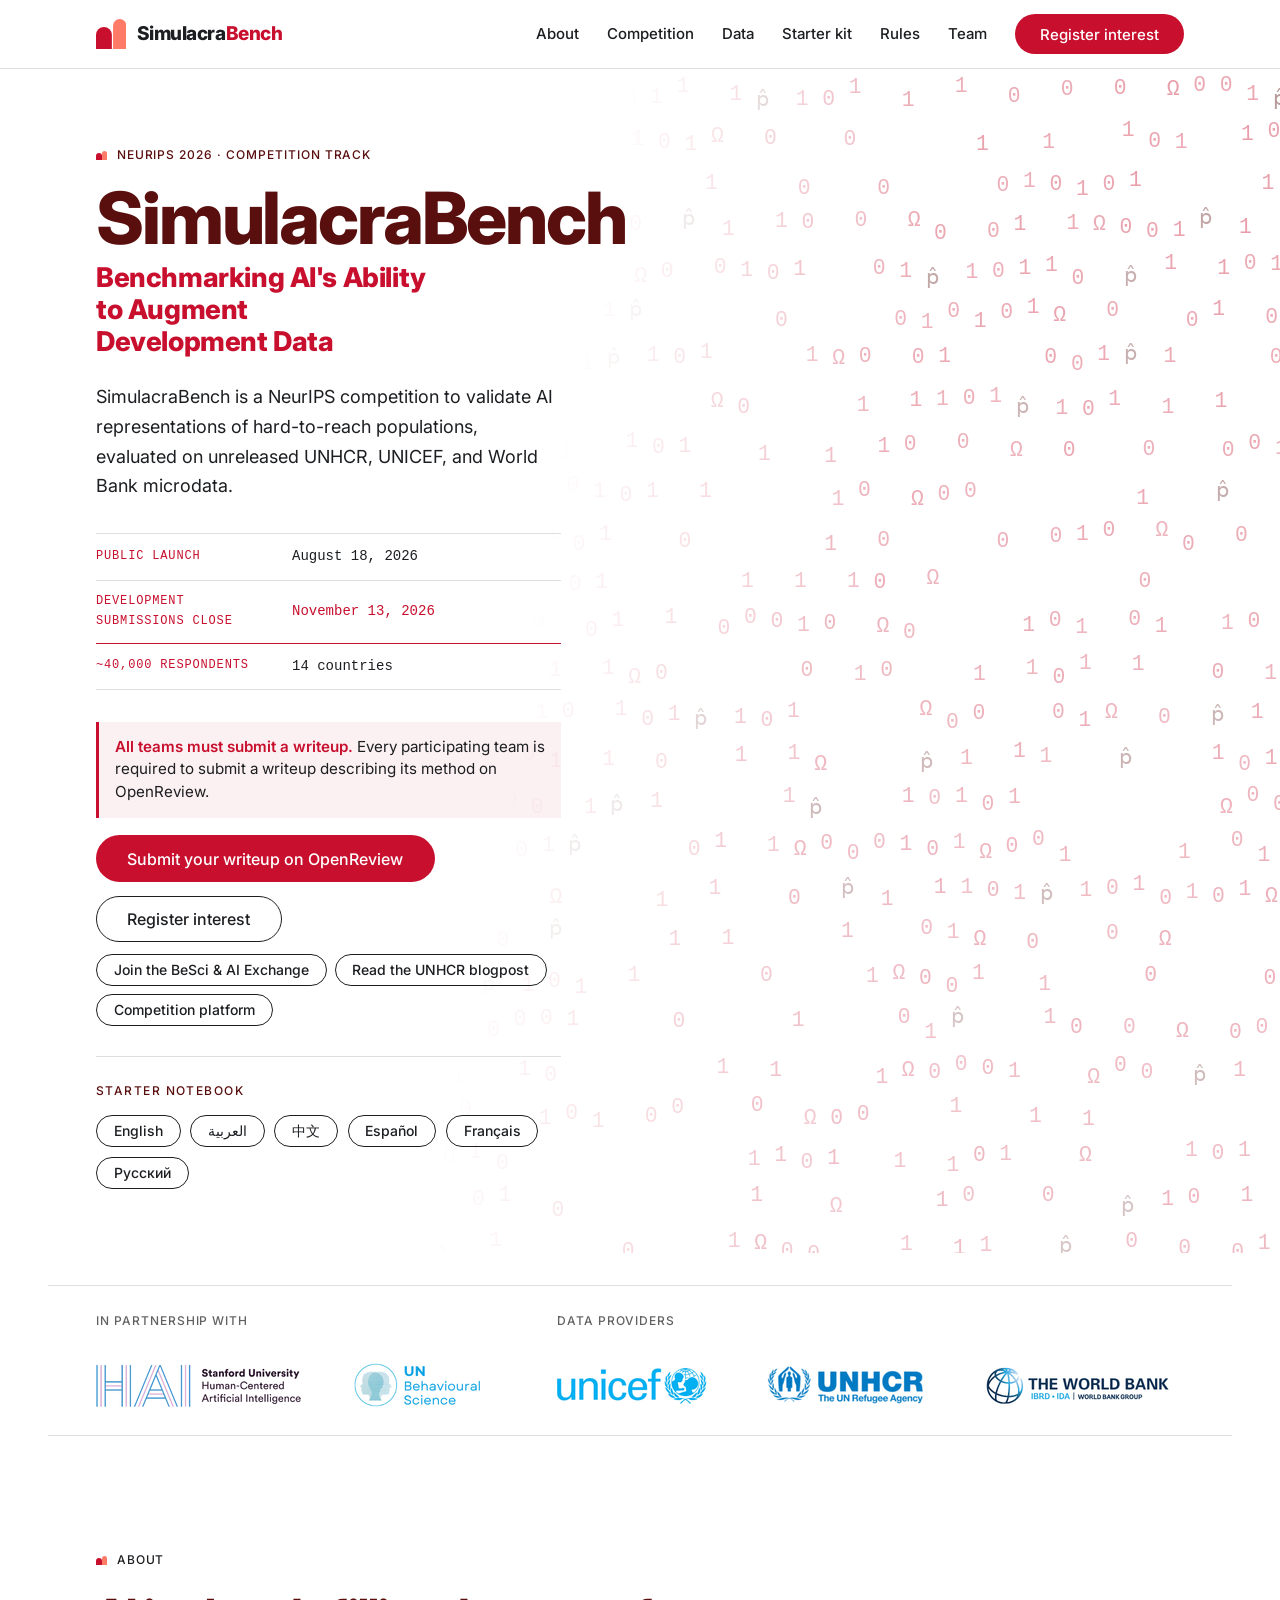
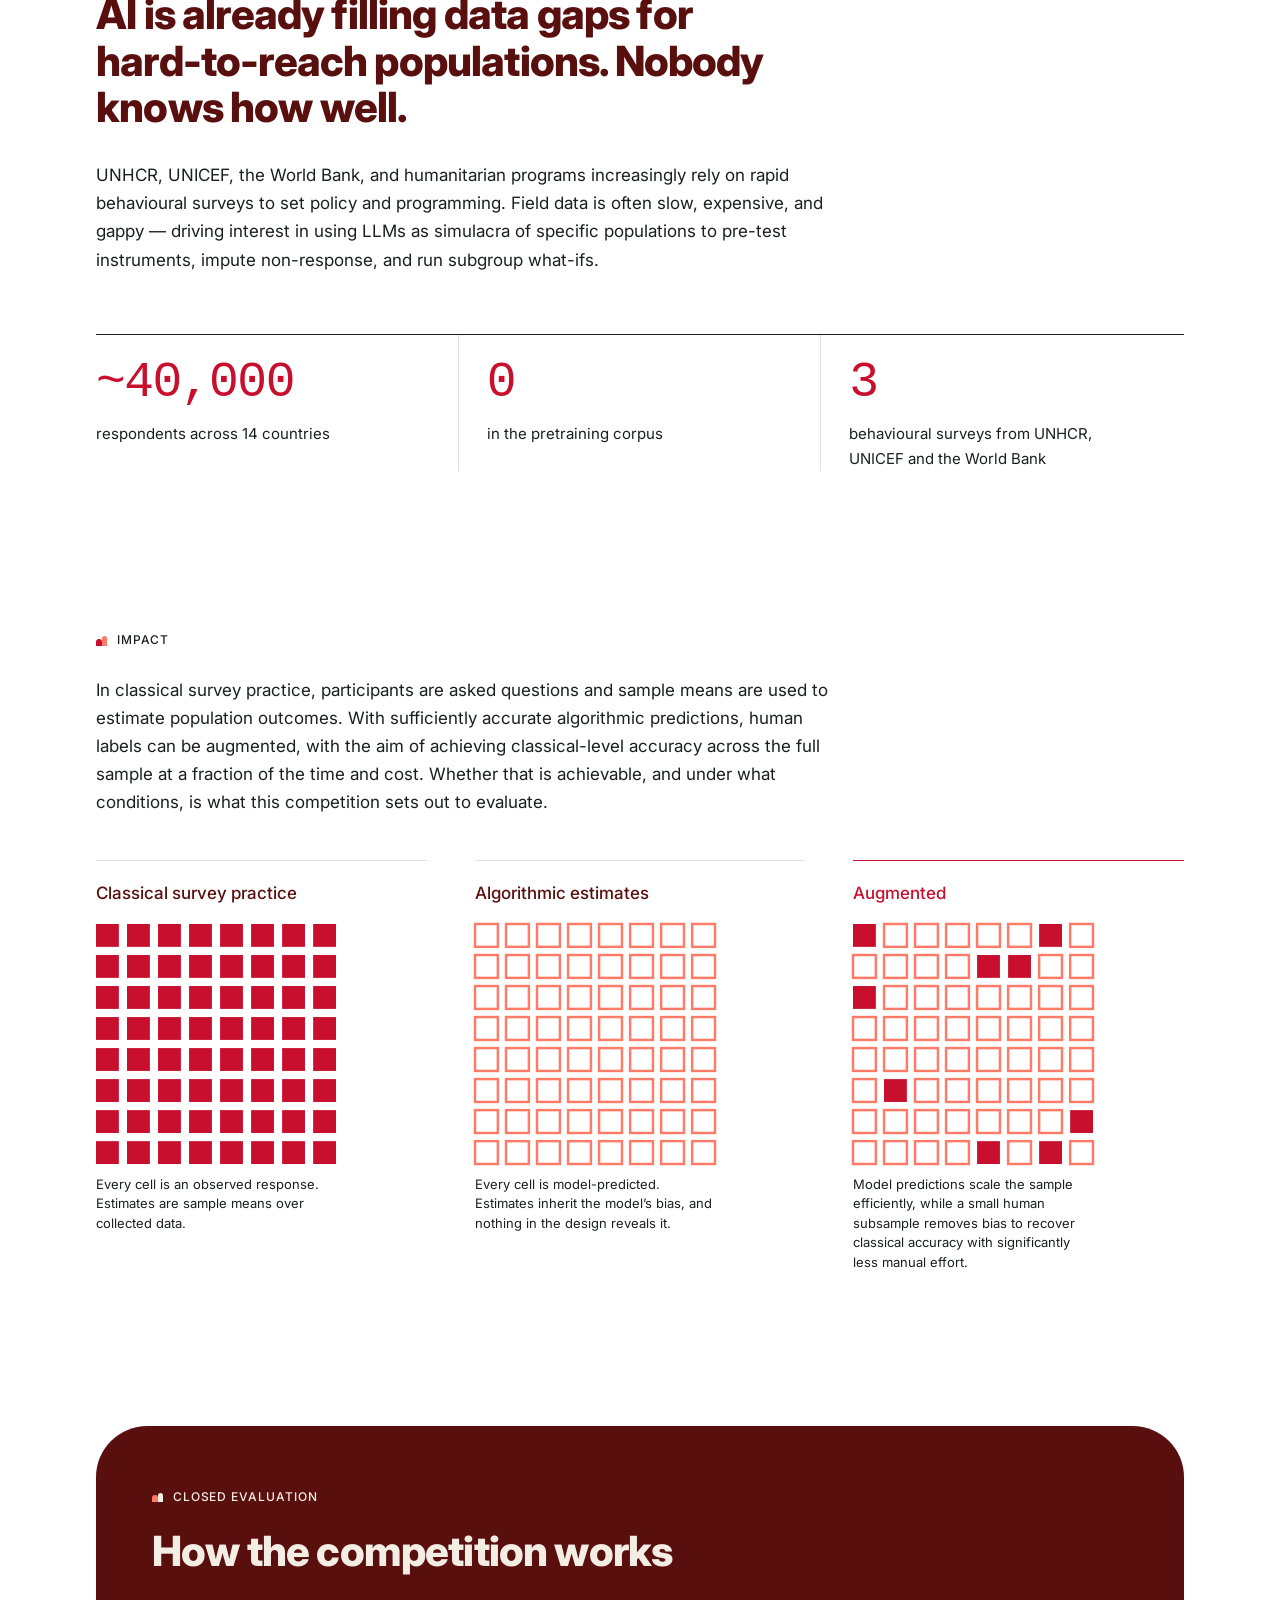
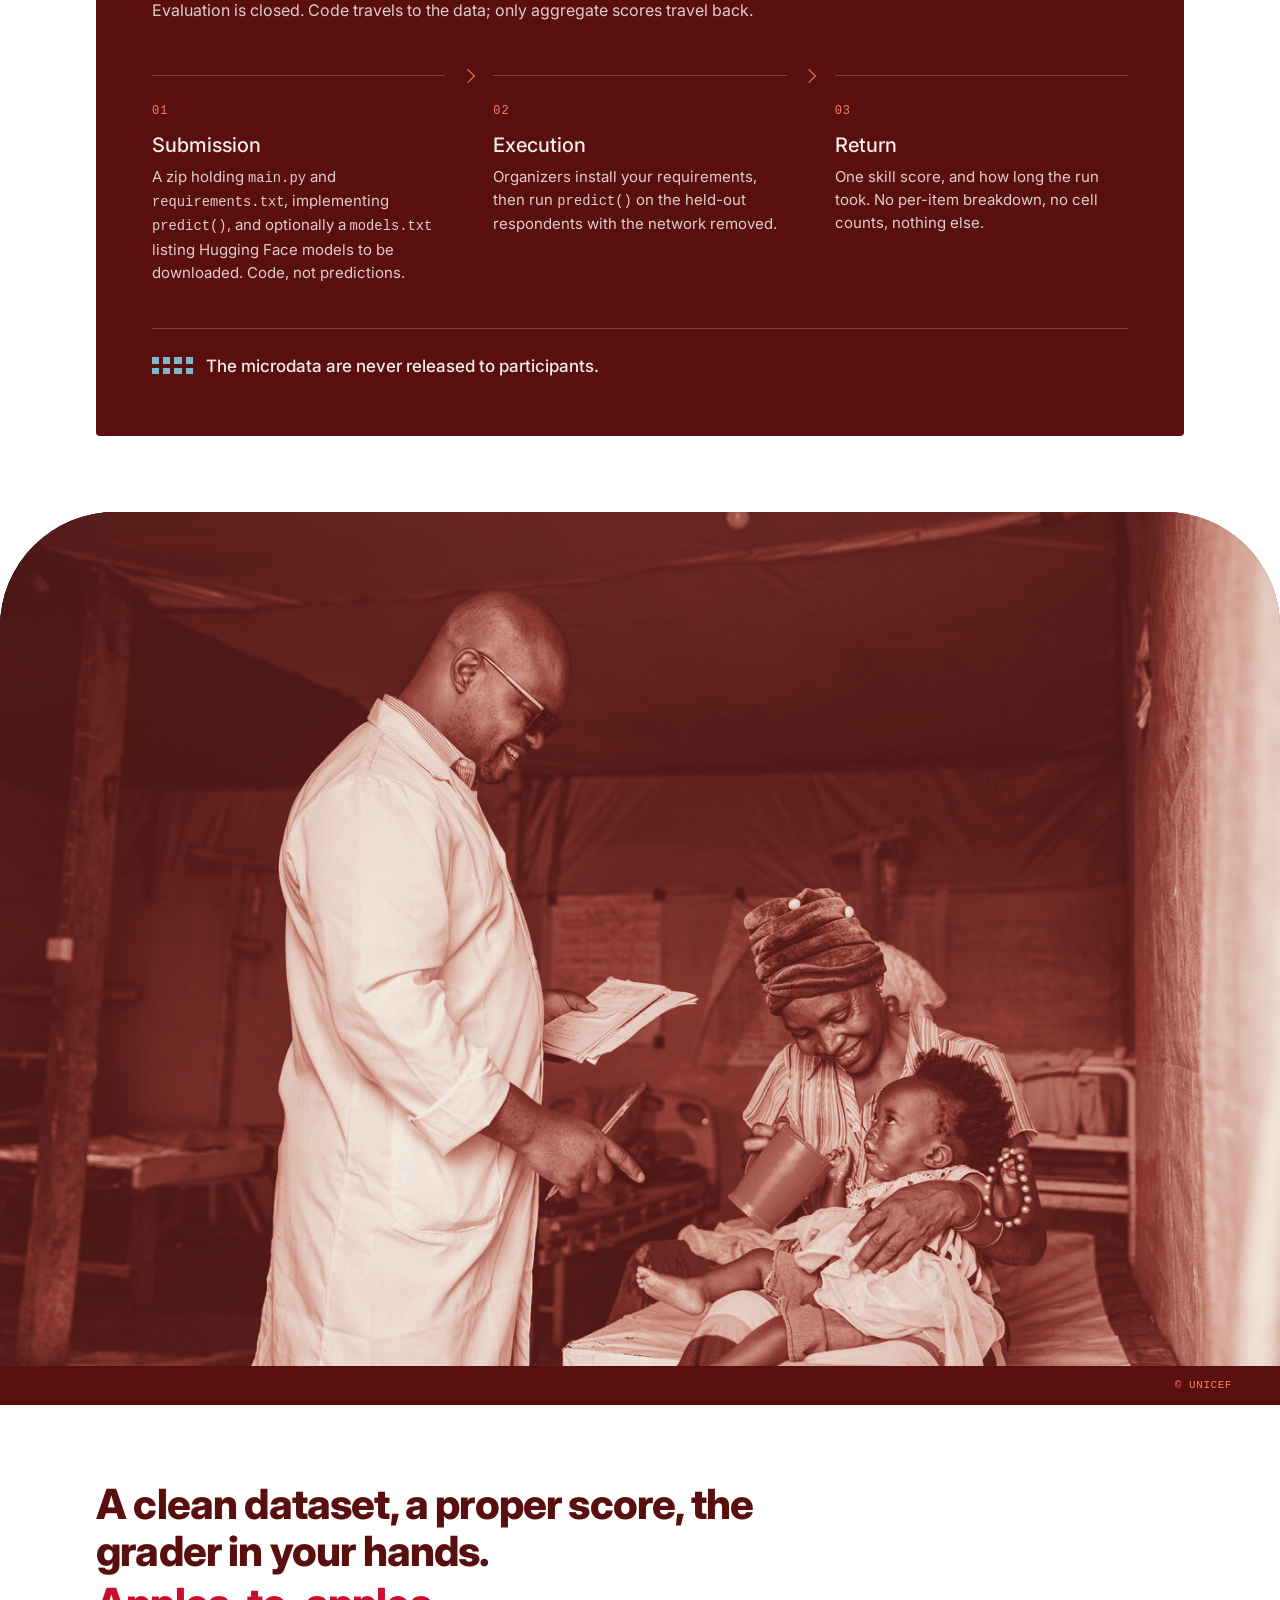
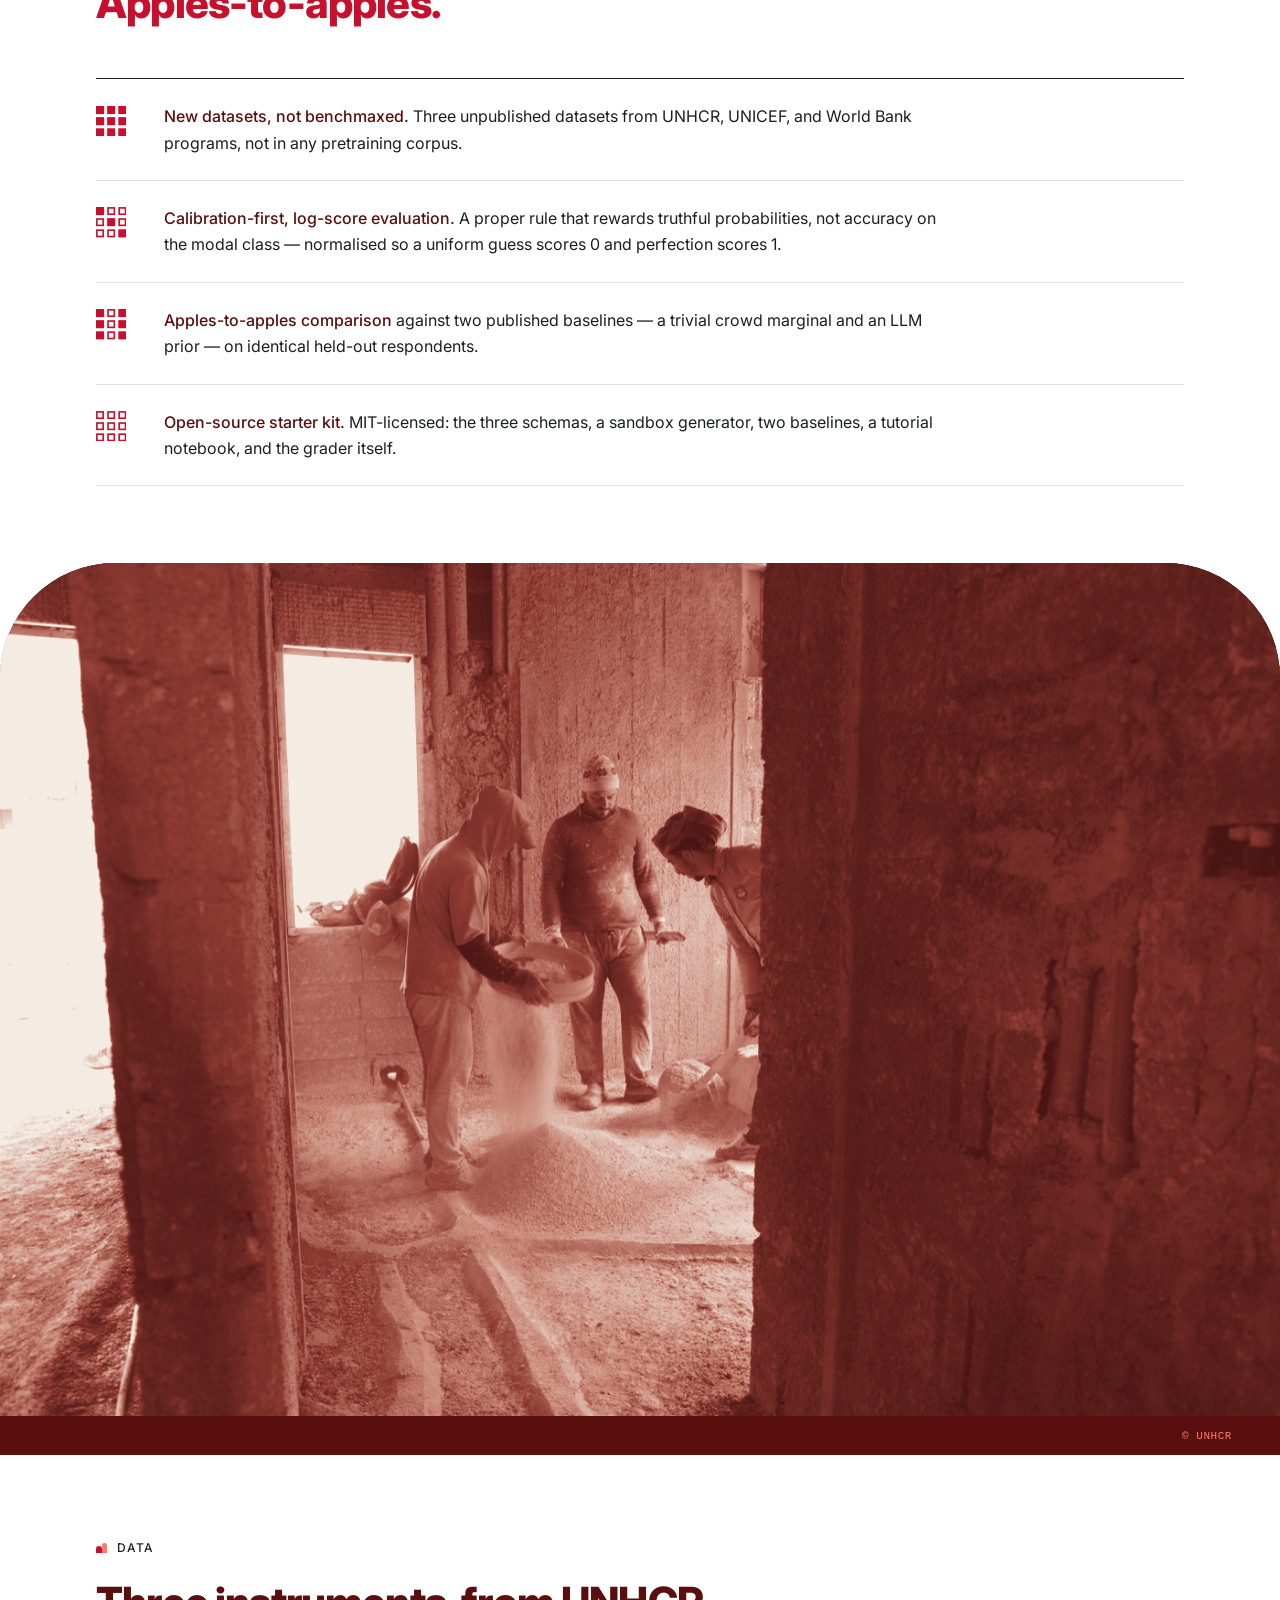
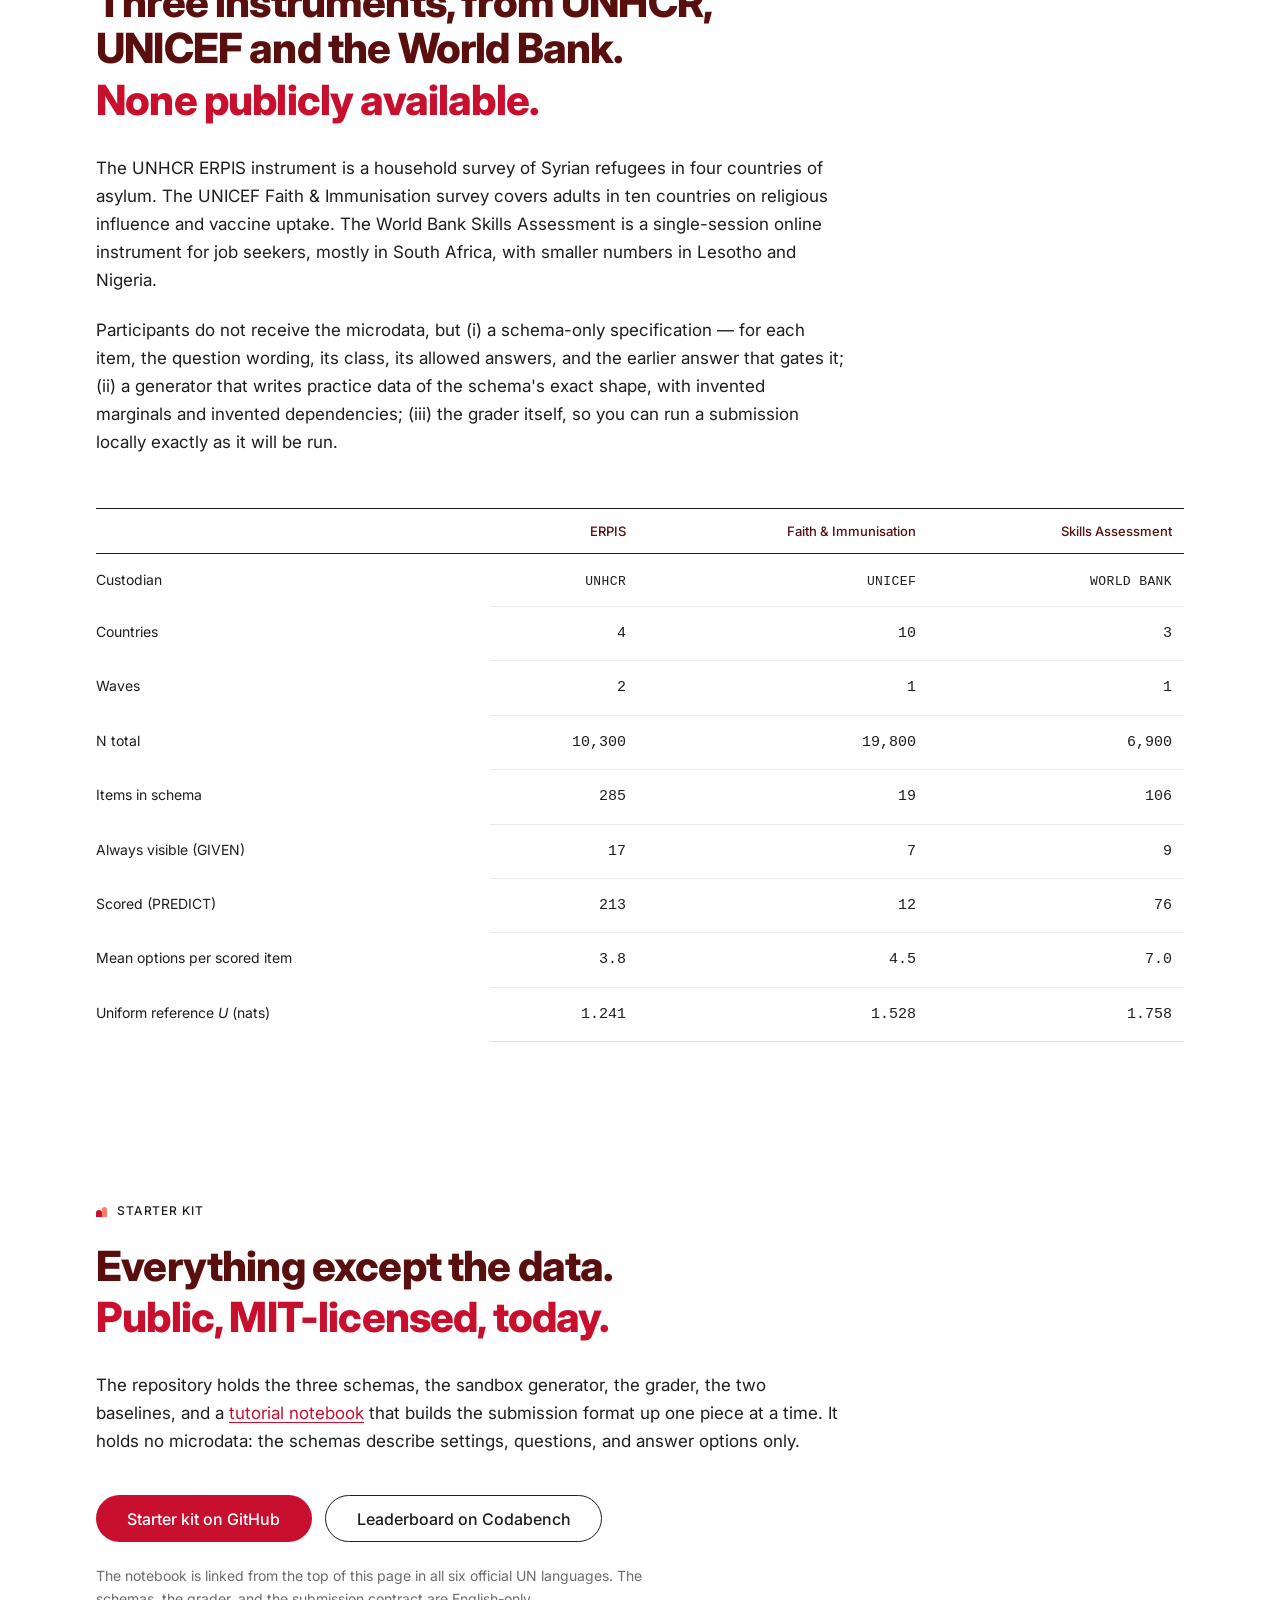
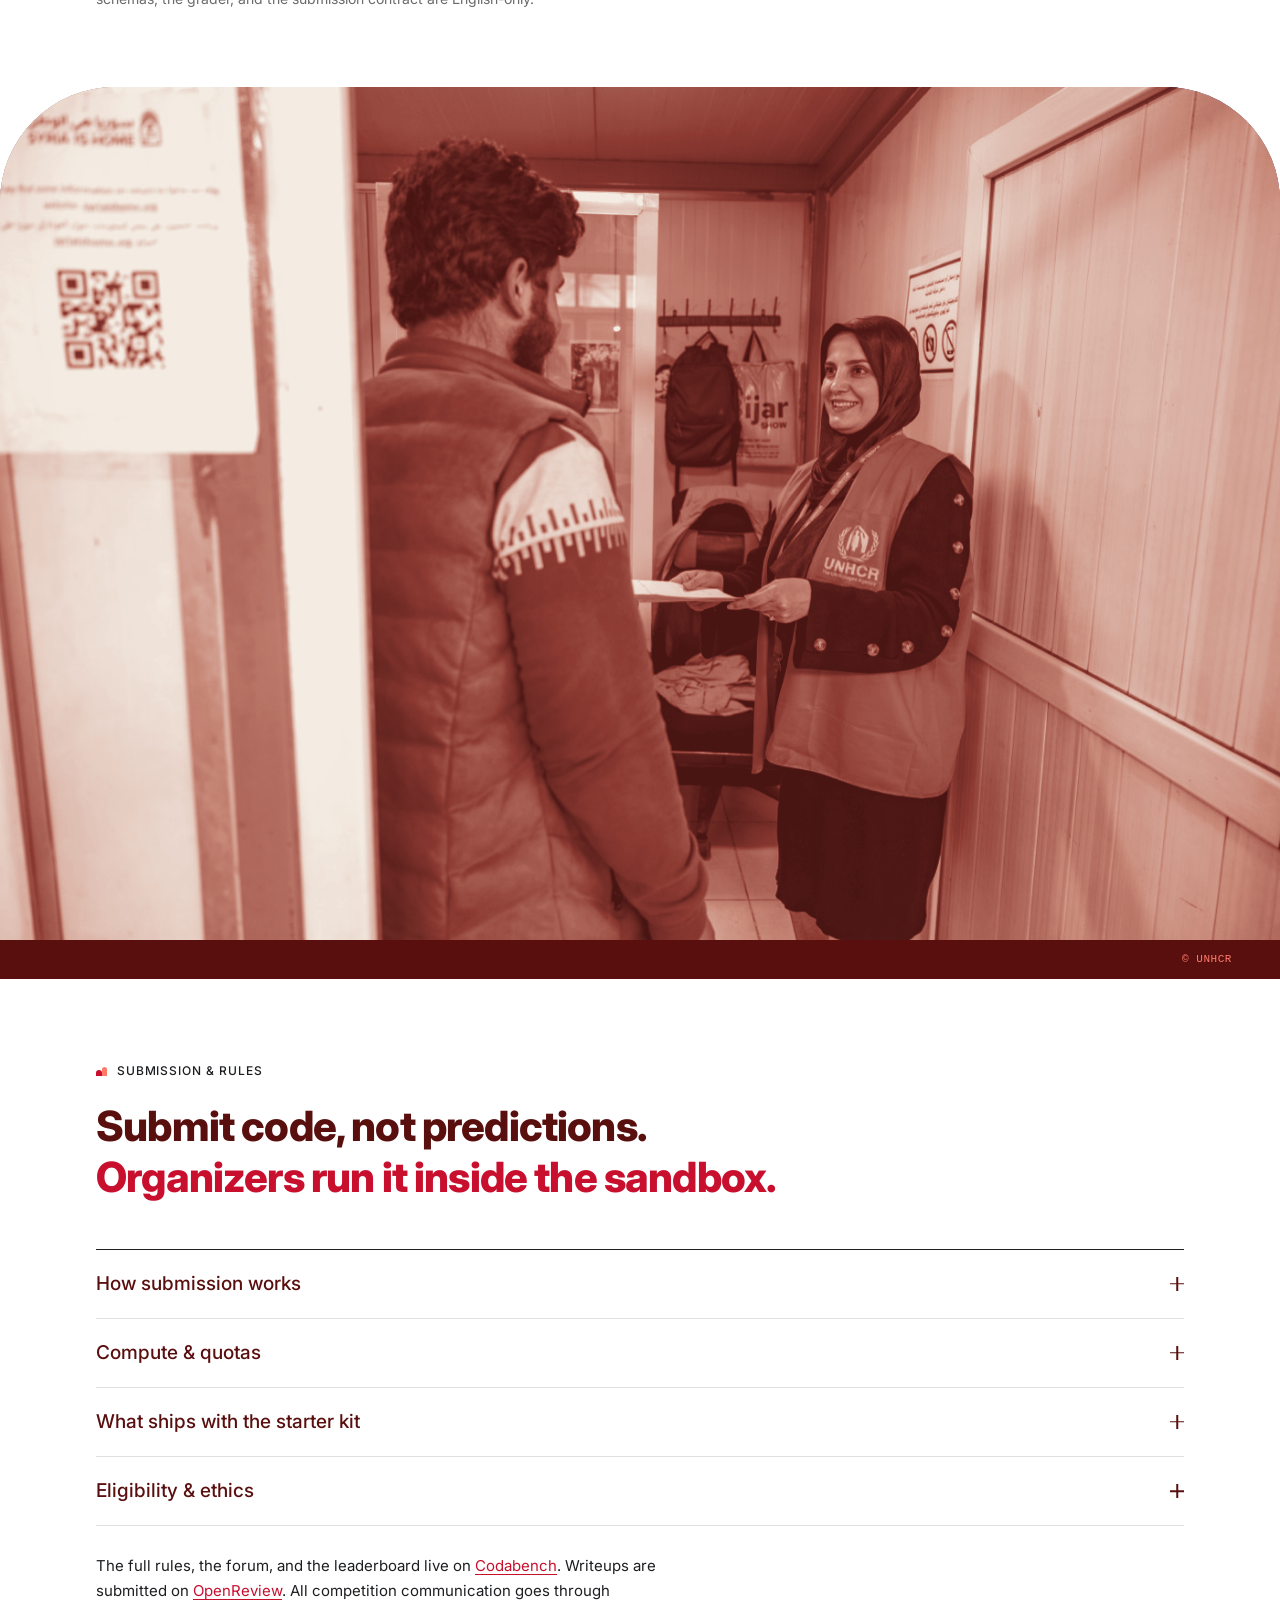
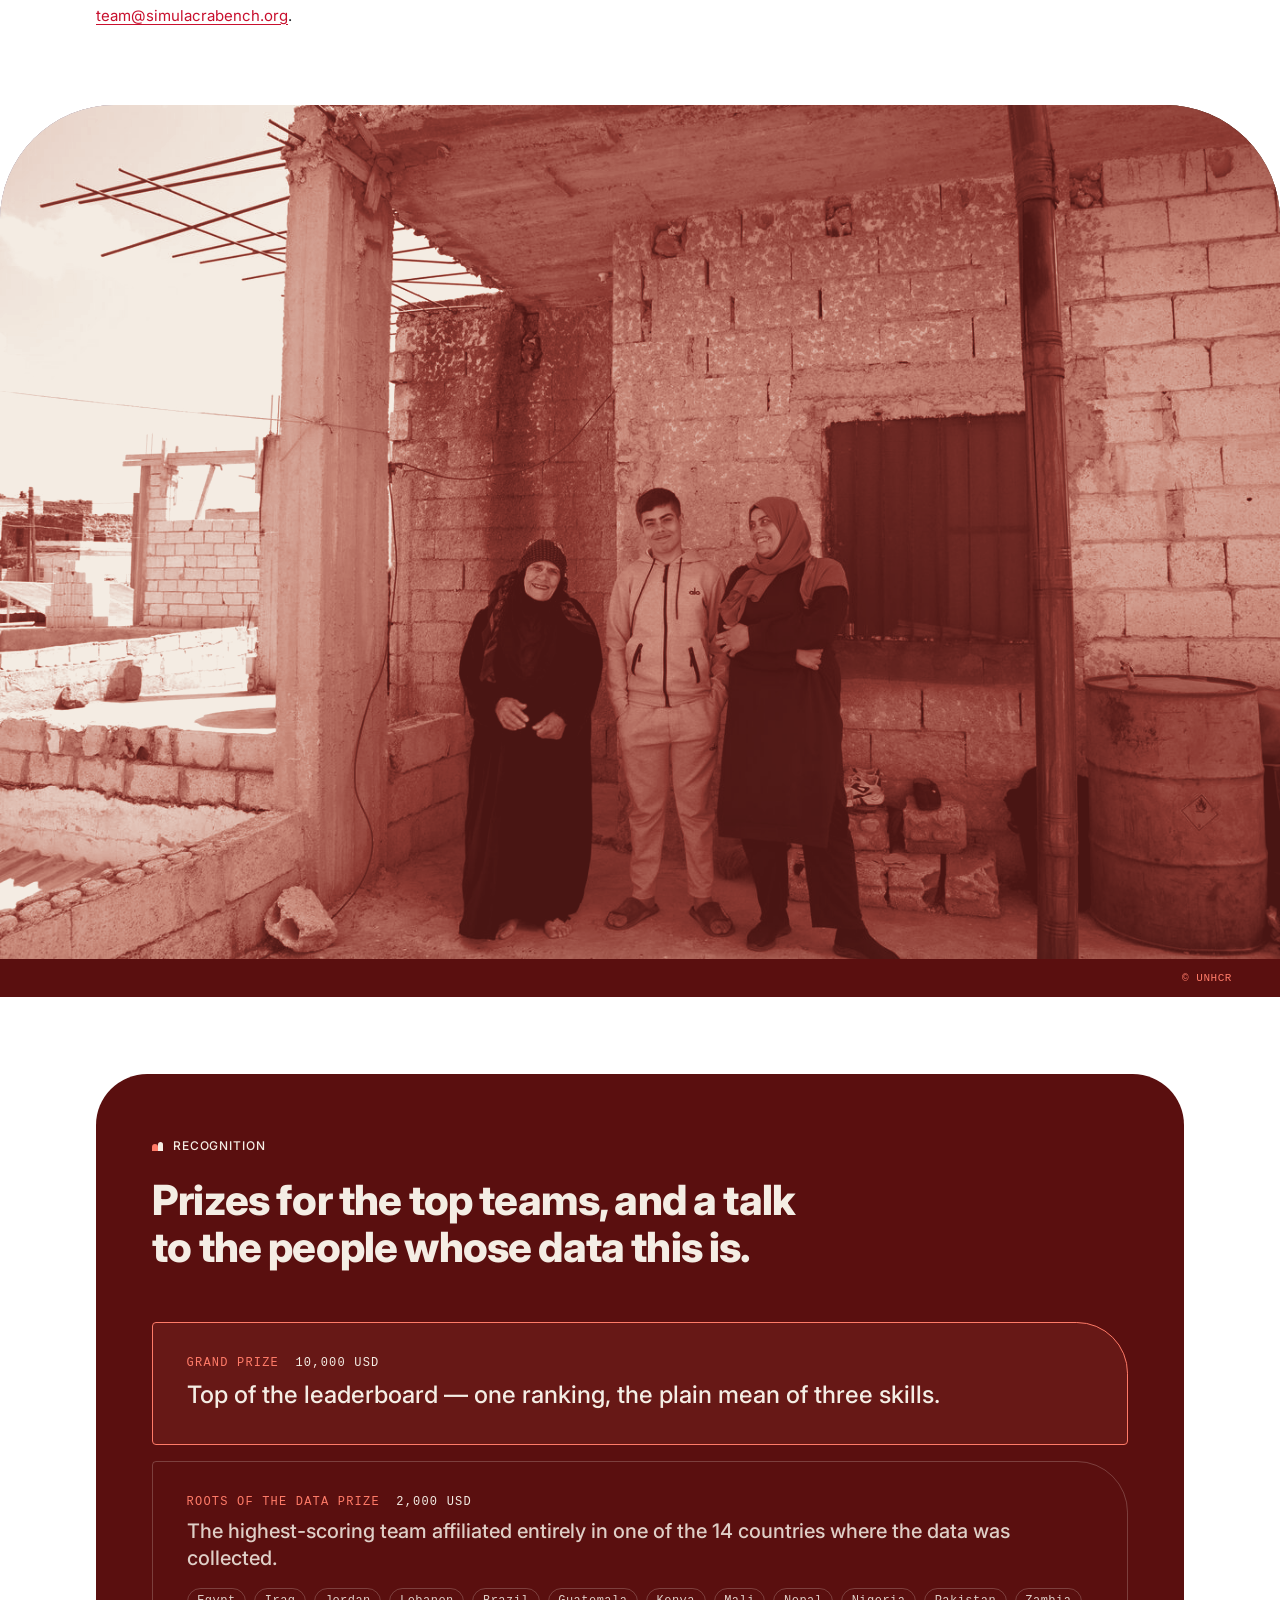
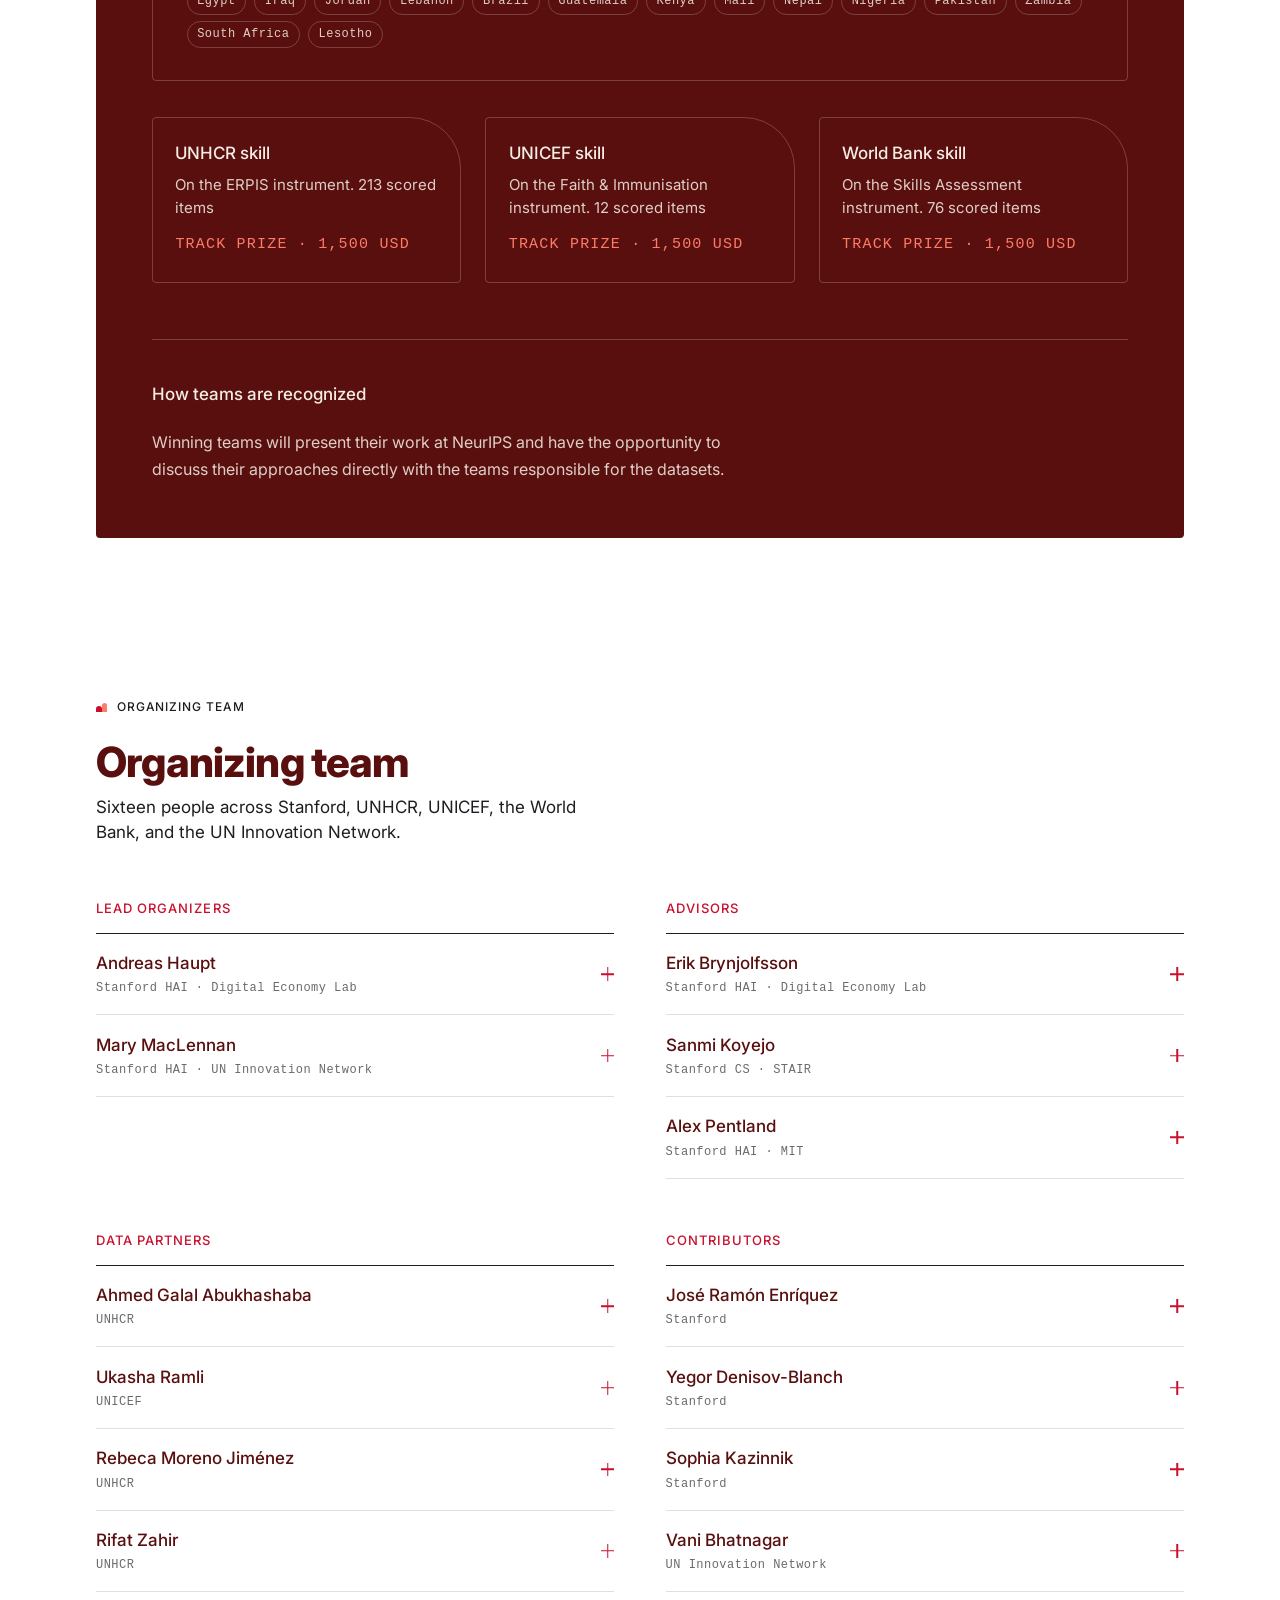
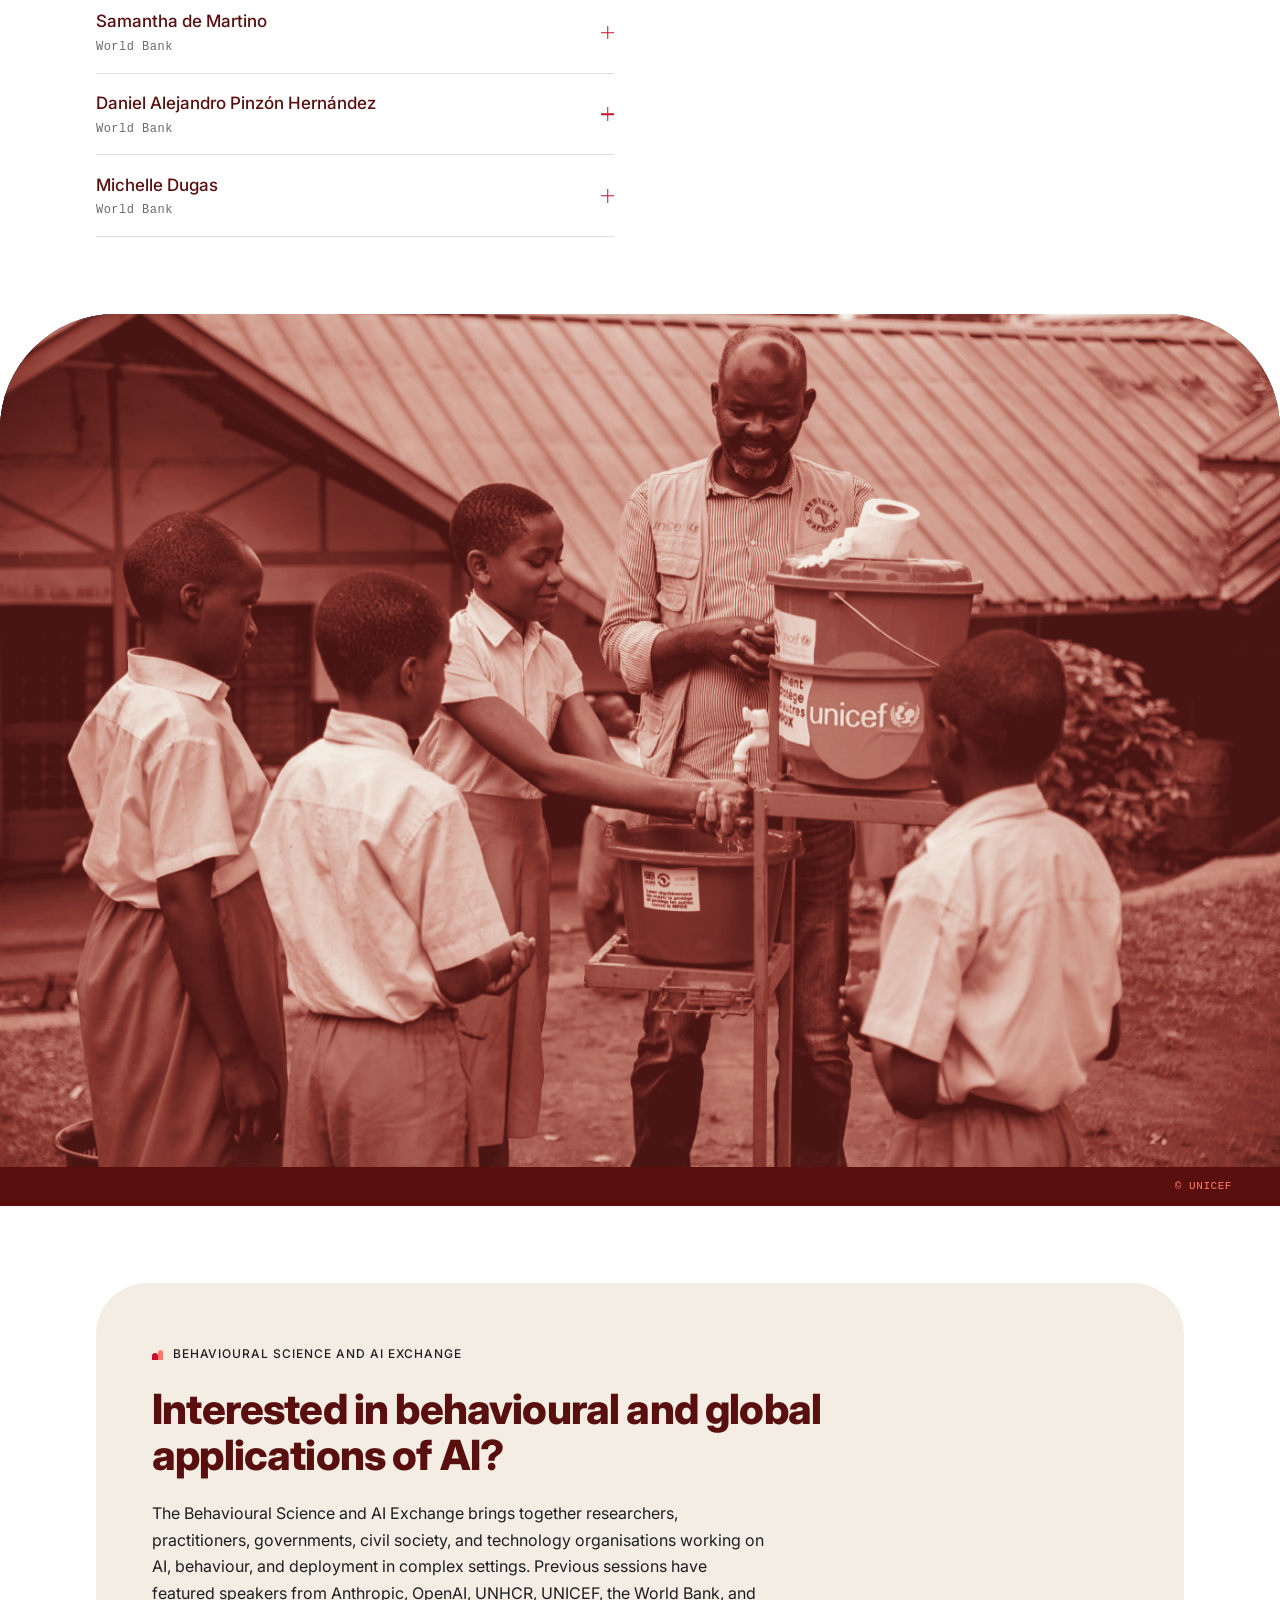
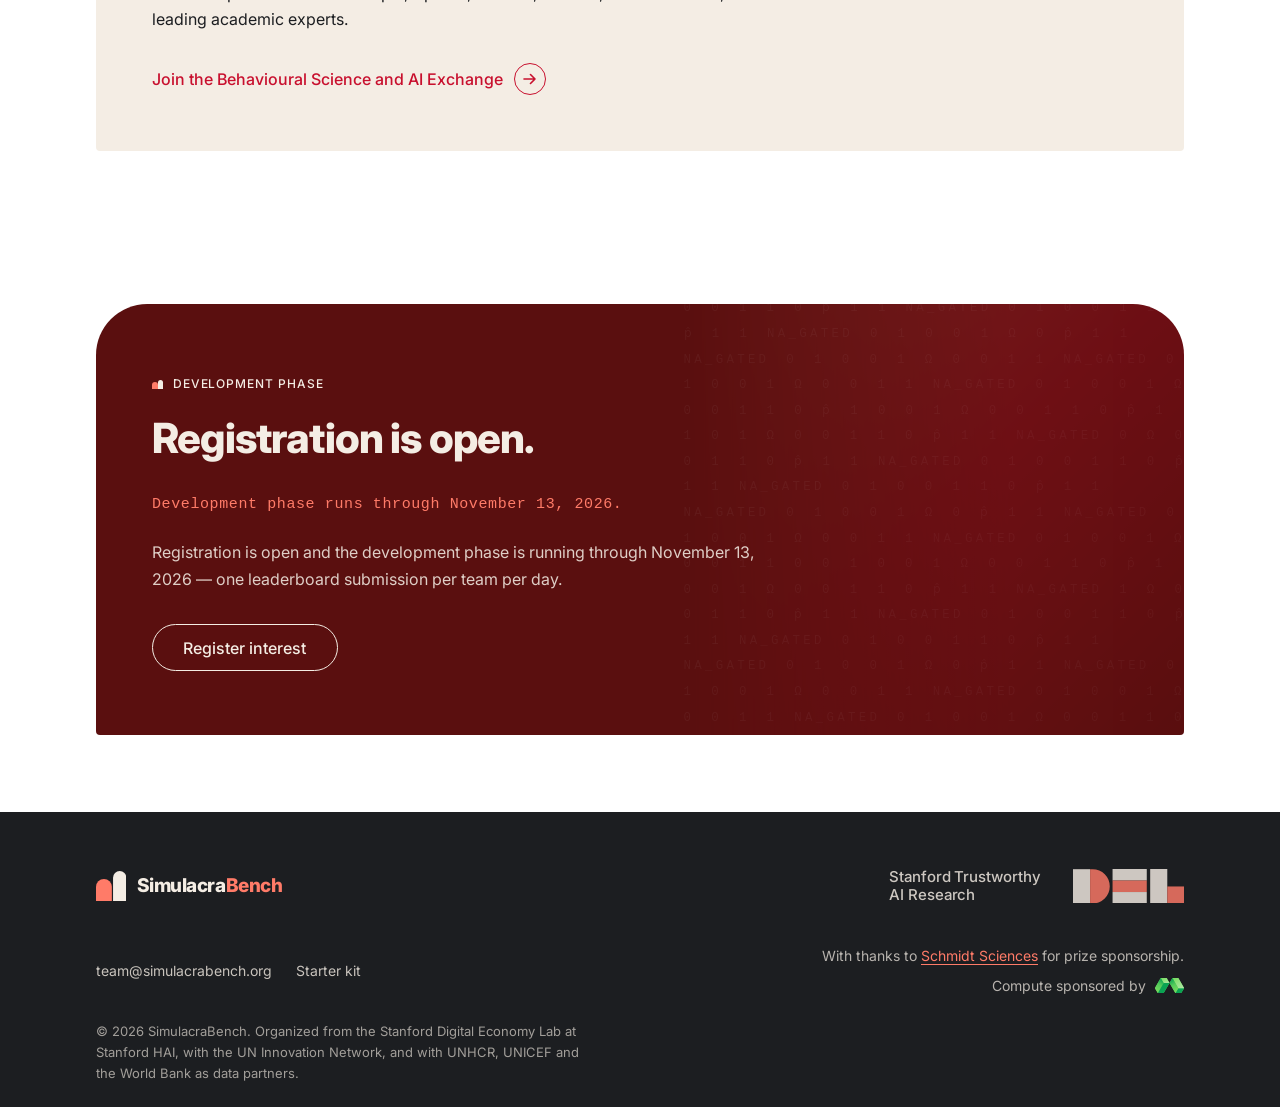
==== commit 0172d4fc: "State that all teams must submit a writeup; add OpenReview link at top Add a writeup notice and an O" ====
--- a/index.html
+++ b/index.html
@@ -104,8 +104,13 @@
             <dd>14 countries</dd>
           </div>
         </dl>
+        <!-- The writeup requirement sits at the very top of the page: every
+             team, not only the winners, submits one, so the OpenReview link is
+             the primary call to action here. -->
+        <p class="hero-notice" id="writeup-notice"><strong>All teams must submit a writeup.</strong> Every participating team is required to submit a writeup describing its method on OpenReview.</p>
         <div class="cta-row">
-          <a class="pill pill-solid pill-lg" href="https://docs.google.com/forms/d/e/1FAIpQLSea9nL8ffhdvSzGz746rpkkgghdFMlB4x-h1n4eNiqF3Bir9A/viewform">Register interest</a>
+          <a class="pill pill-solid pill-lg" href="https://openreview.net/group?id=NeurIPS.cc/2026/Competition/SimulacraBench">Submit your writeup on OpenReview</a>
+          <a class="pill pill-outline pill-lg" href="https://docs.google.com/forms/d/e/1FAIpQLSea9nL8ffhdvSzGz746rpkkgghdFMlB4x-h1n4eNiqF3Bir9A/viewform">Register interest</a>
         </div>
         <!-- The three that sit alongside the primary call: one tier down in
              size so the row reads as "and also these", not as four equal
@@ -481,6 +486,7 @@
               <li>The harness type-checks the data, blanks the held-out cells, installs your requirements, downloads models from Hugging Face, runs <code>predict()</code>, and returns a single score.</li>
               <li>Code can train on the visible rows of the matrix before predicting.</li>
               <li><code>predict()</code> must be pure: no files, no sockets, no processes, no imports outside <code>requirements.txt</code>. Requirements install in a build step that has the network but no data; the run has the data but no network.</li>
+              <li>Code goes to Codabench; the writeup goes to <a href="https://openreview.net/group?id=NeurIPS.cc/2026/Competition/SimulacraBench">OpenReview</a>. Every team must submit a writeup describing its method.</li>
             </ul>
           </div>
         </details>
@@ -512,7 +518,7 @@
           <div class="acc-body">
             <ul class="ruleset">
               <li>Open to teams from academia, industry, and independent research, except where precluded by sanctions or law. An individual may appear on at most one team.</li>
-              <li>Winning teams supply a 4-page method description and source code under a license permitting non-commercial research reproduction. Everyone else submits code alone.</li>
+              <li>All teams must submit a writeup describing their method via <a href="https://openreview.net/group?id=NeurIPS.cc/2026/Competition/SimulacraBench">OpenReview</a>. Winning teams additionally supply a 4-page method description and source code under a license permitting non-commercial research reproduction.</li>
               <li>Microdata are not released. Attempting to access, reconstruct, or re-identify the underlying records — successfully or not — is grounds for disqualification, and so is helping anyone else try.</li>
               <li>Development-phase feedback may be used for ordinary model development, but not to infer hidden labels, reconstruct the evaluation set, or exploit repeated score feedback.</li>
               <li>Teams whose final scores are not distinguishable under the pre-specified paired-bootstrap test are treated as tied.</li>
@@ -523,6 +529,8 @@
 
       <p class="rules-note">The full rules, the forum, and the leaderboard live on
         <a href="https://www.codabench.org/competitions/17822/">Codabench</a>.
+        Writeups are submitted on
+        <a href="https://openreview.net/group?id=NeurIPS.cc/2026/Competition/SimulacraBench">OpenReview</a>.
         All competition communication goes through
         <a href="mailto:team@simulacrabench.org">team@simulacrabench.org</a>.</p>
     </div>
--- a/styles.css
+++ b/styles.css
@@ -393,6 +393,20 @@
    so it carries the crimson rule and the weight the others do not. */
 .fact-deadline { border-bottom-color: var(--crimson); }
 .fact-deadline dd { font-weight: 500; color: var(--crimson); }
+/* The writeup notice: a short, bordered line between the facts and the calls
+   to action, so the one obligation every team carries is read before any
+   button is pressed. */
+.hero-notice {
+  margin-top: 2rem;
+  padding: 0.85rem 1rem;
+  max-width: 52ch;
+  font-size: 0.95rem;
+  line-height: 1.5;
+  border-left: 3px solid var(--crimson);
+  background: rgba(200, 16, 46, 0.06);
+}
+.hero-notice strong { color: var(--crimson); font-weight: 600; }
+.hero .hero-notice + .cta-row { margin-top: 1.1rem; }
 .hero .cta-row { margin-top: 2rem; }
 .hero .cta-secondary { margin-top: 0.7rem; gap: 0.5rem; }
 /* The notebook row: a third, quieter call to action under the two loud ones,
@@ -1062,6 +1076,7 @@
 html.js .hero-copy > h1 { animation-delay: 0.04s; }
 html.js .hero-copy > .hero-statement { animation-delay: 0.14s; }
 html.js .hero-copy > .facts { animation-delay: 0.24s; }
+html.js .hero-copy > .hero-notice { animation-delay: 0.3s; }
 html.js .hero-copy > .cta-row { animation-delay: 0.34s; }
 html.js .hero-copy > .cta-secondary { animation-delay: 0.4s; }
 html.js .hero-copy > .hero-kit { animation-delay: 0.5s; }
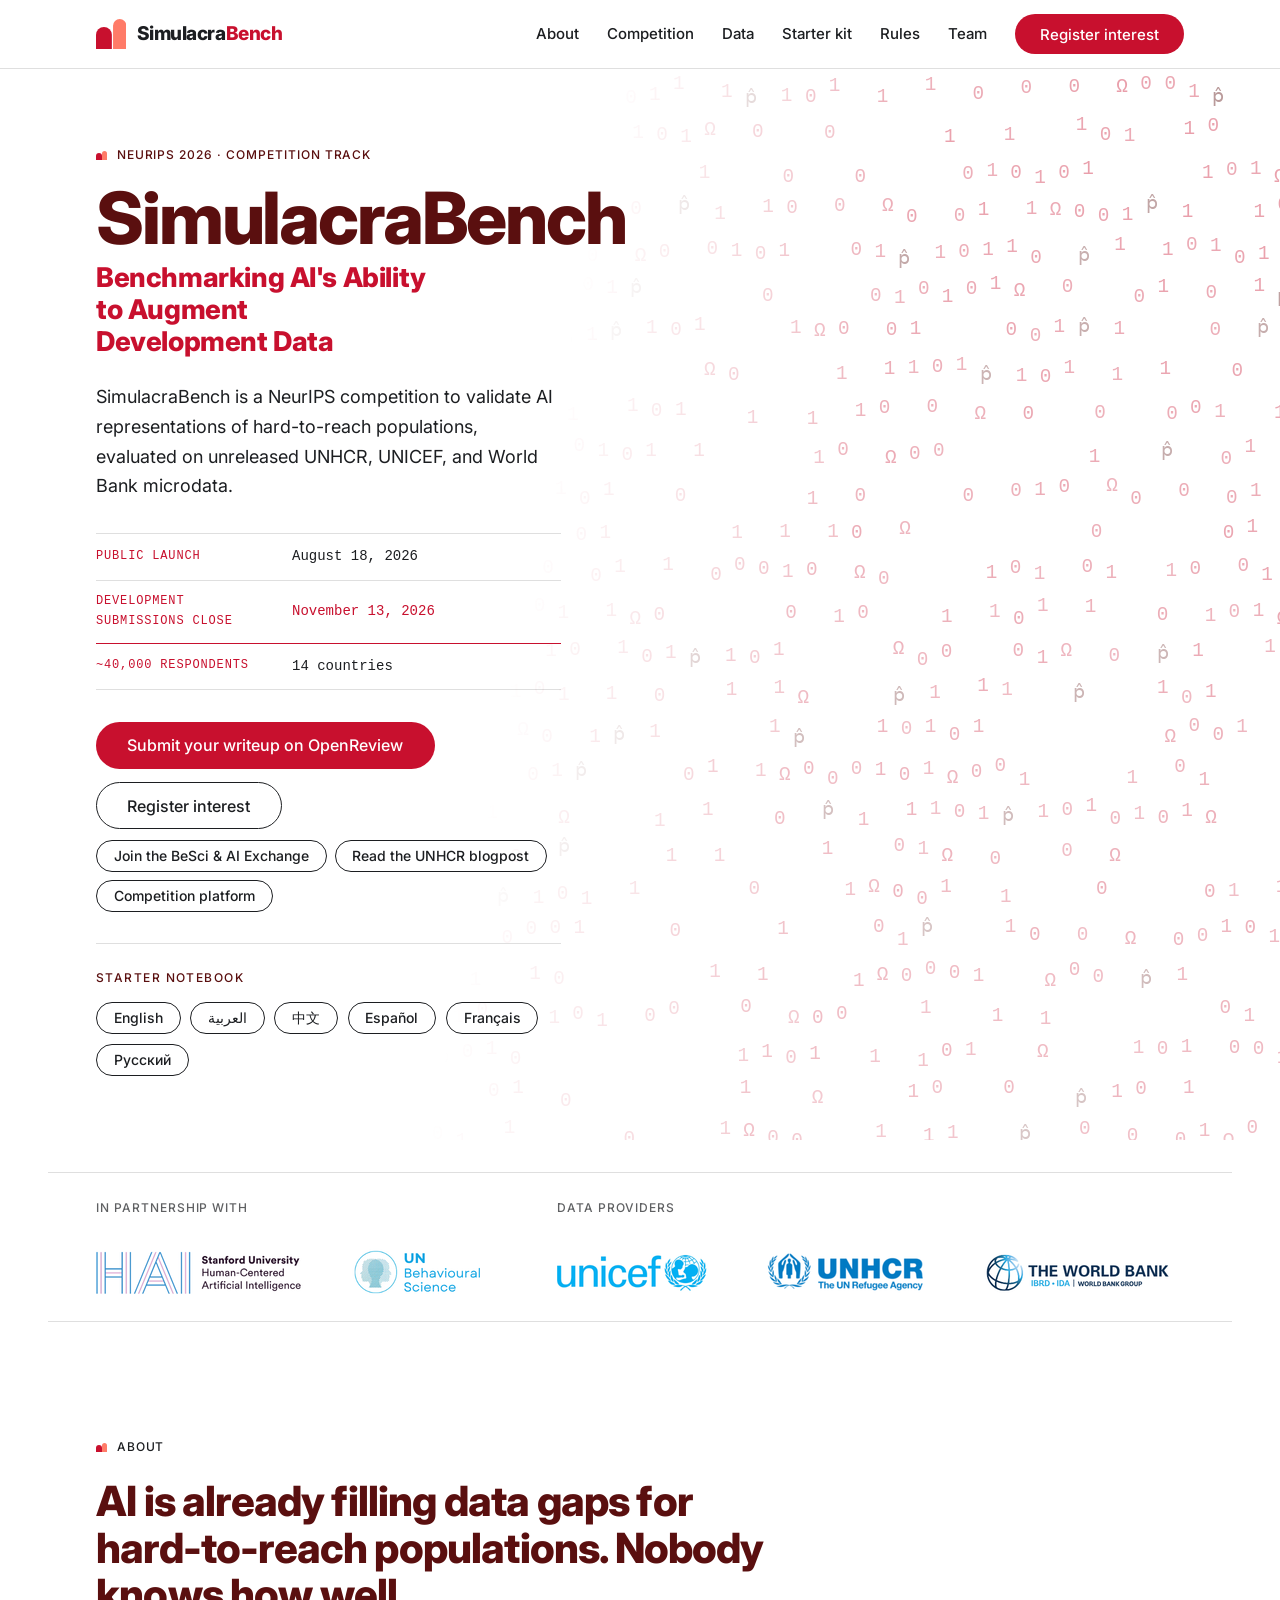
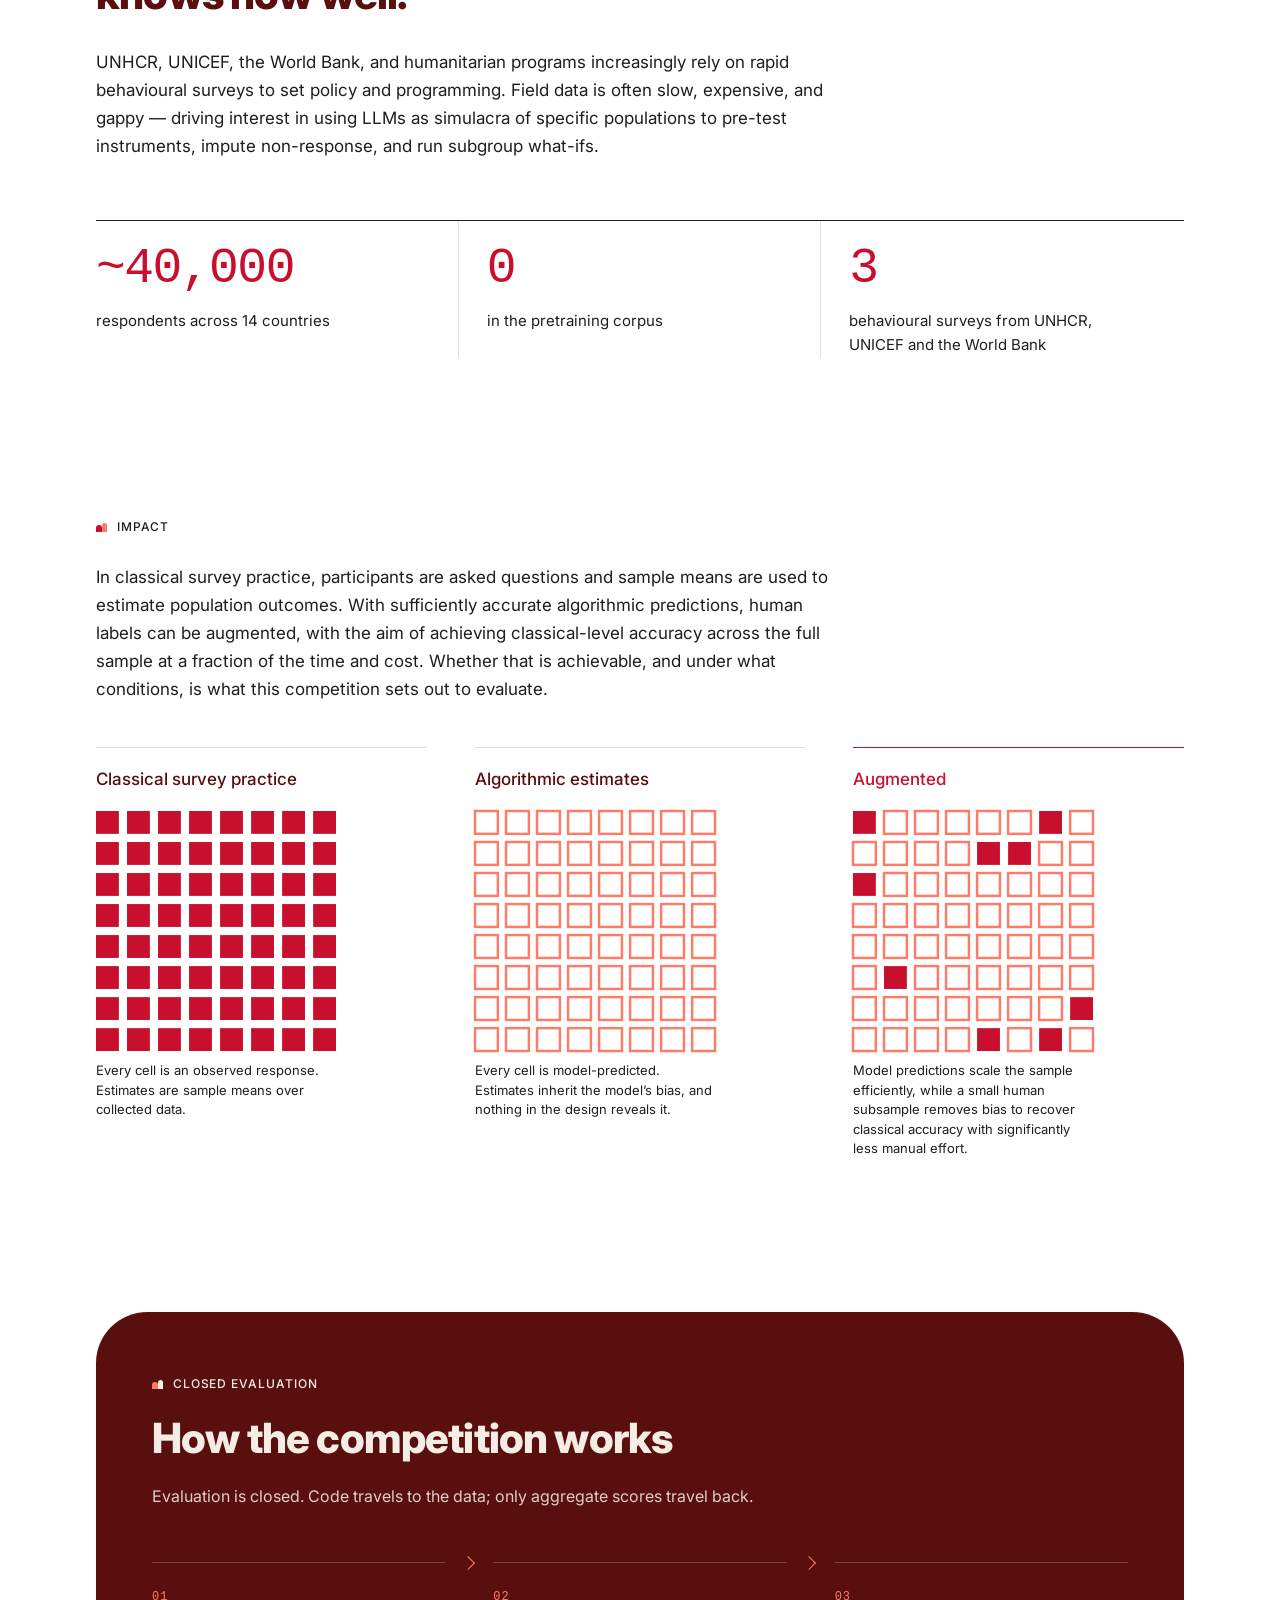
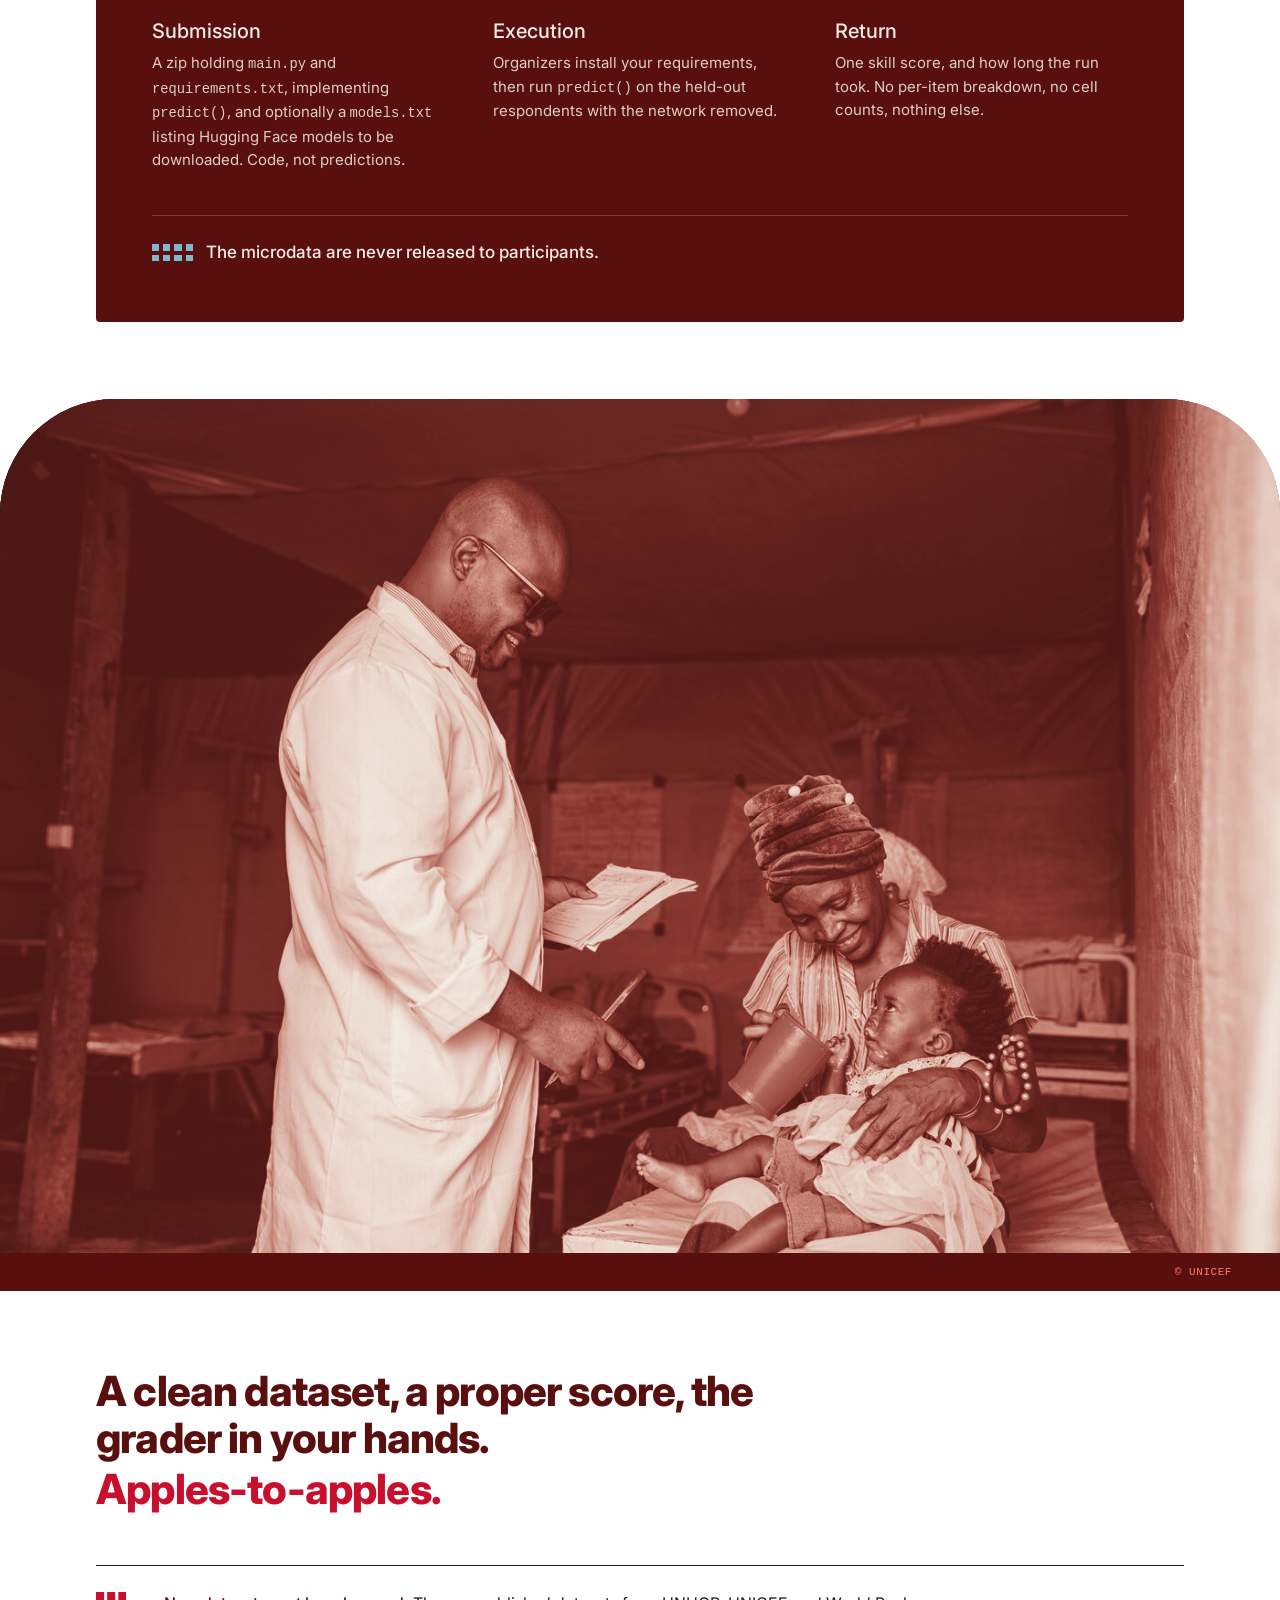
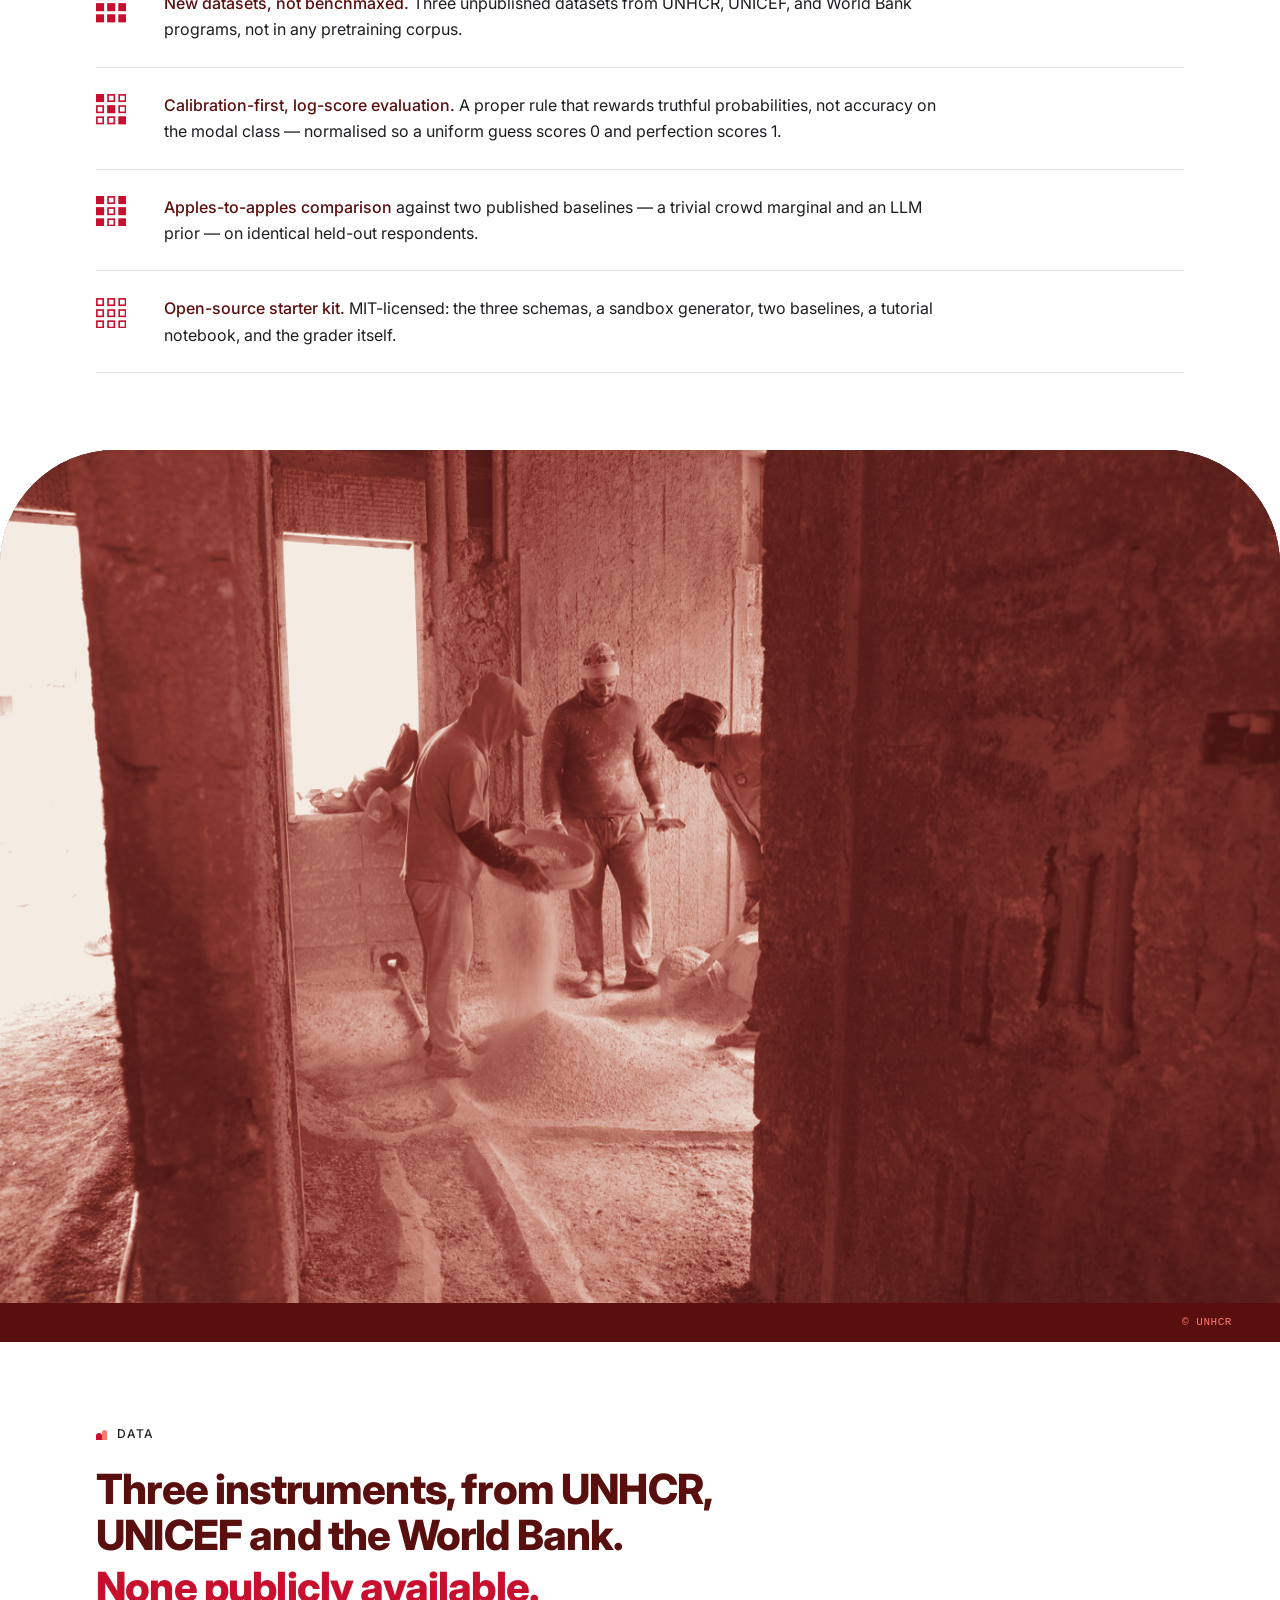
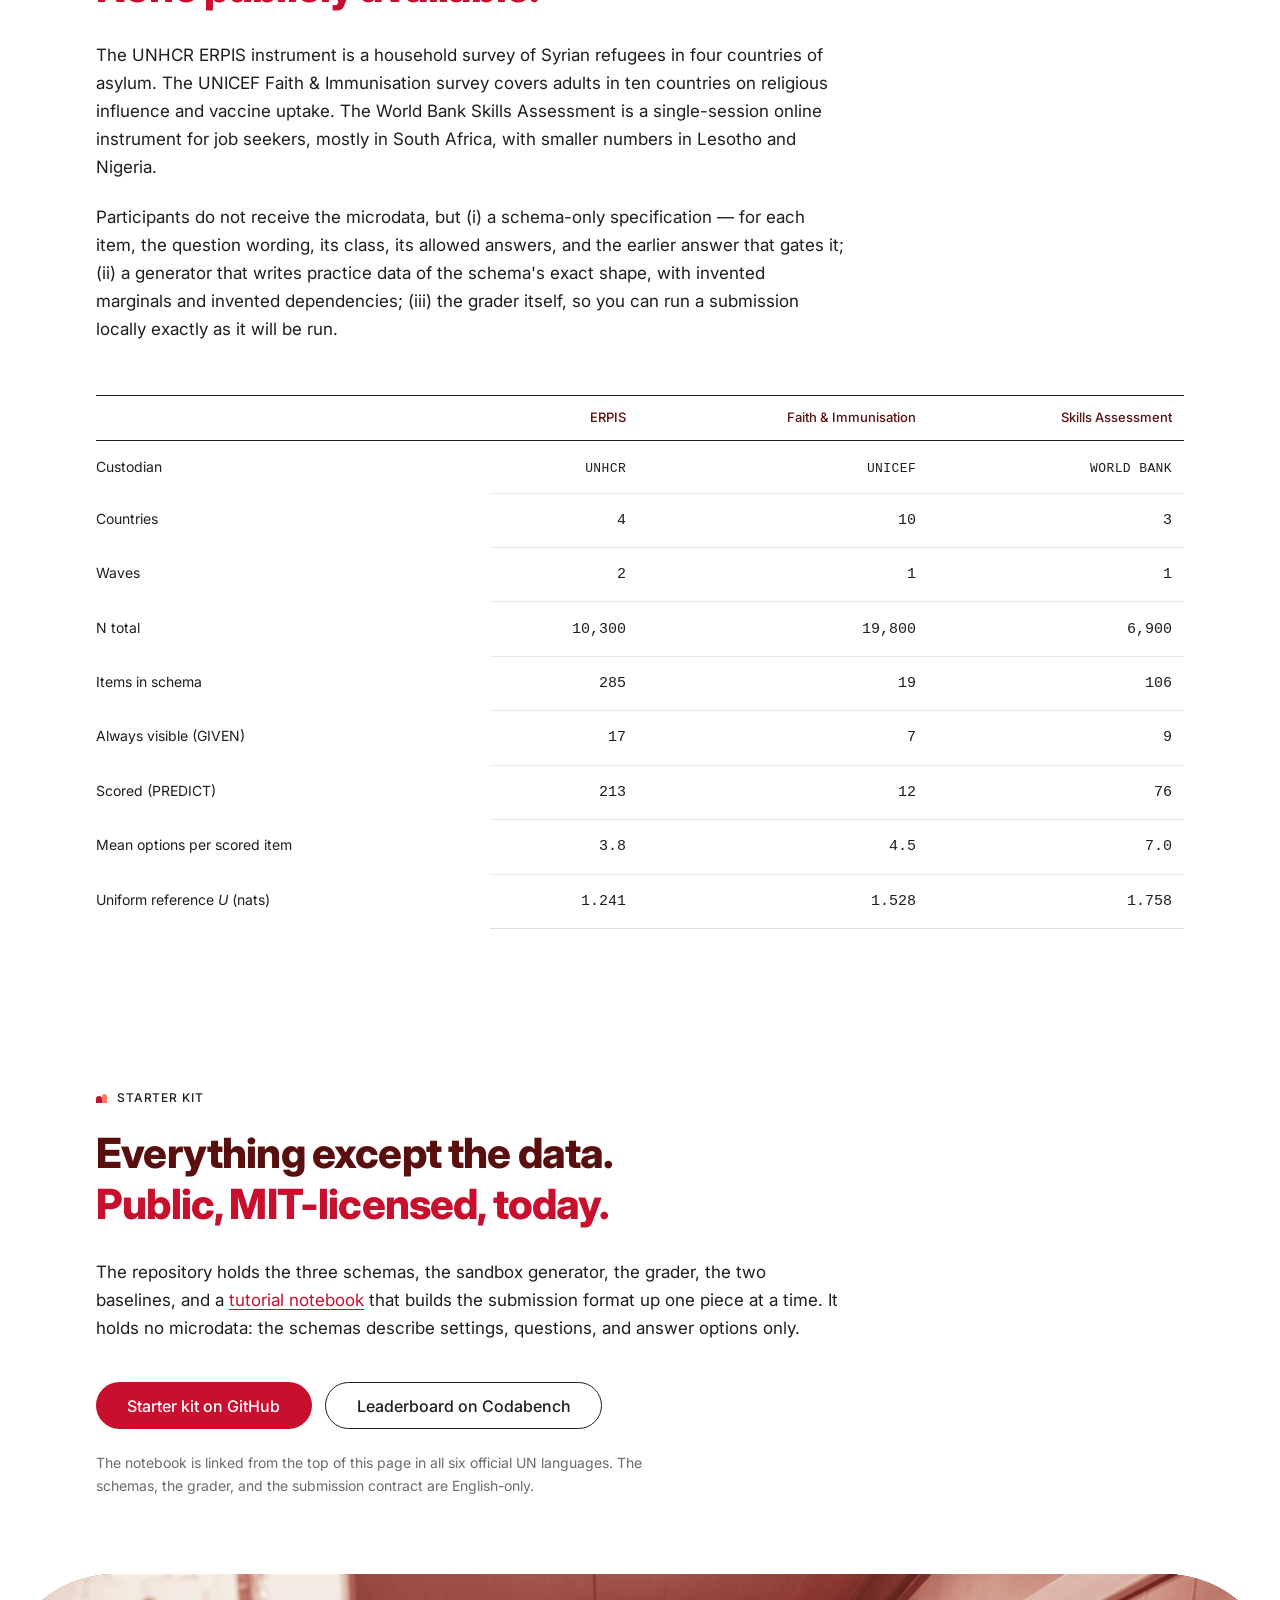
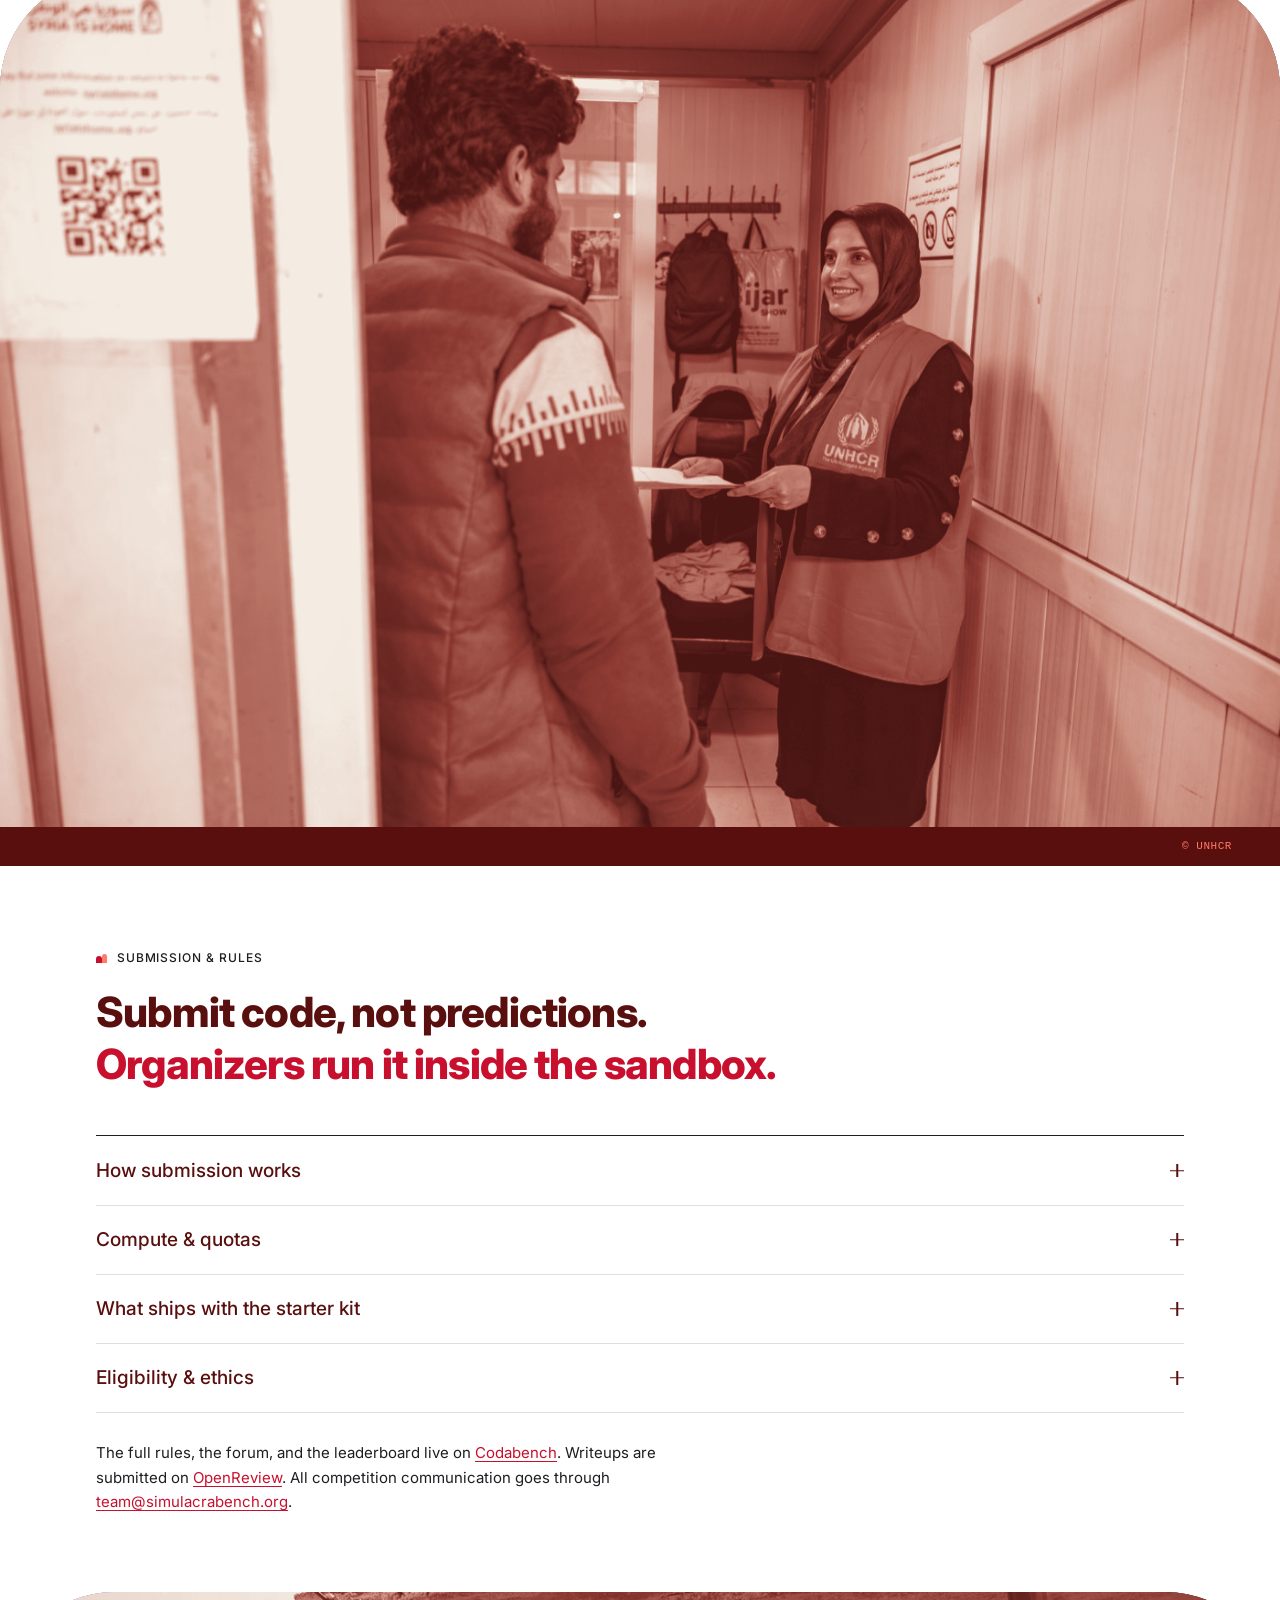
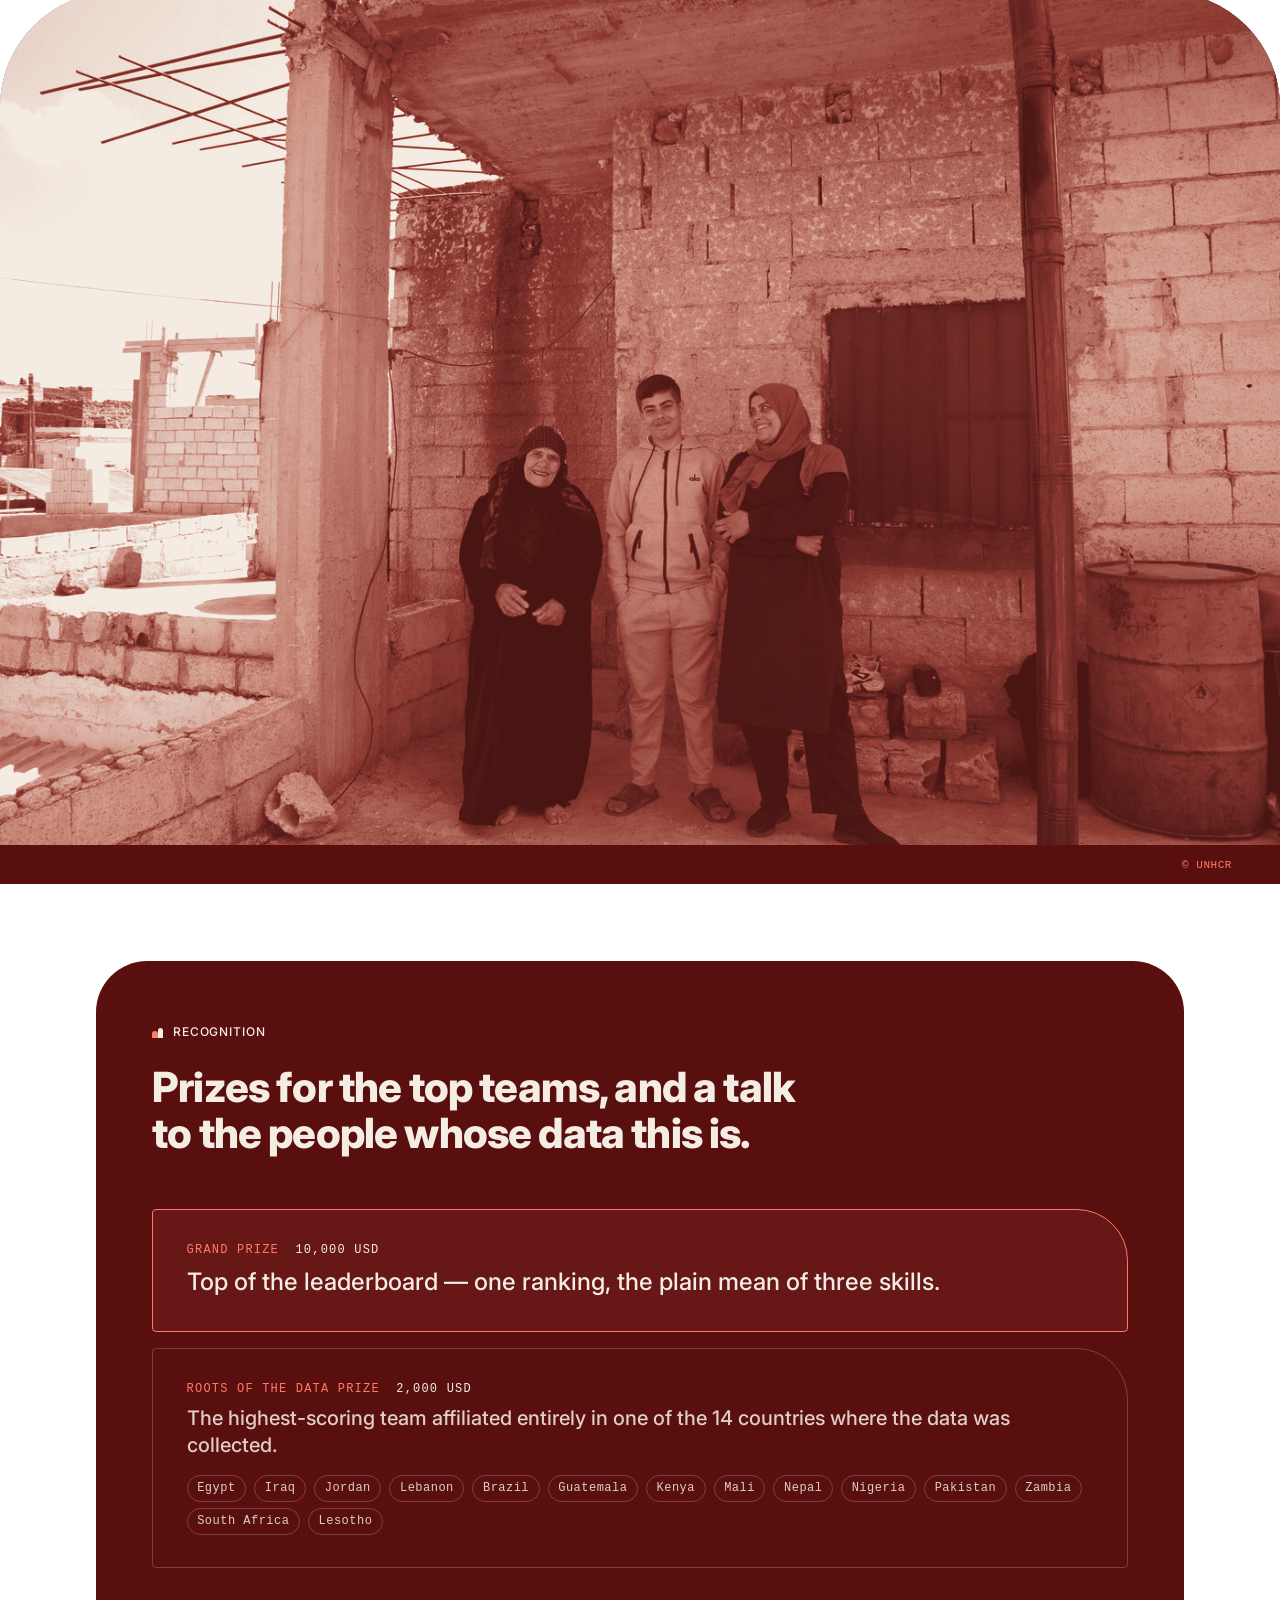
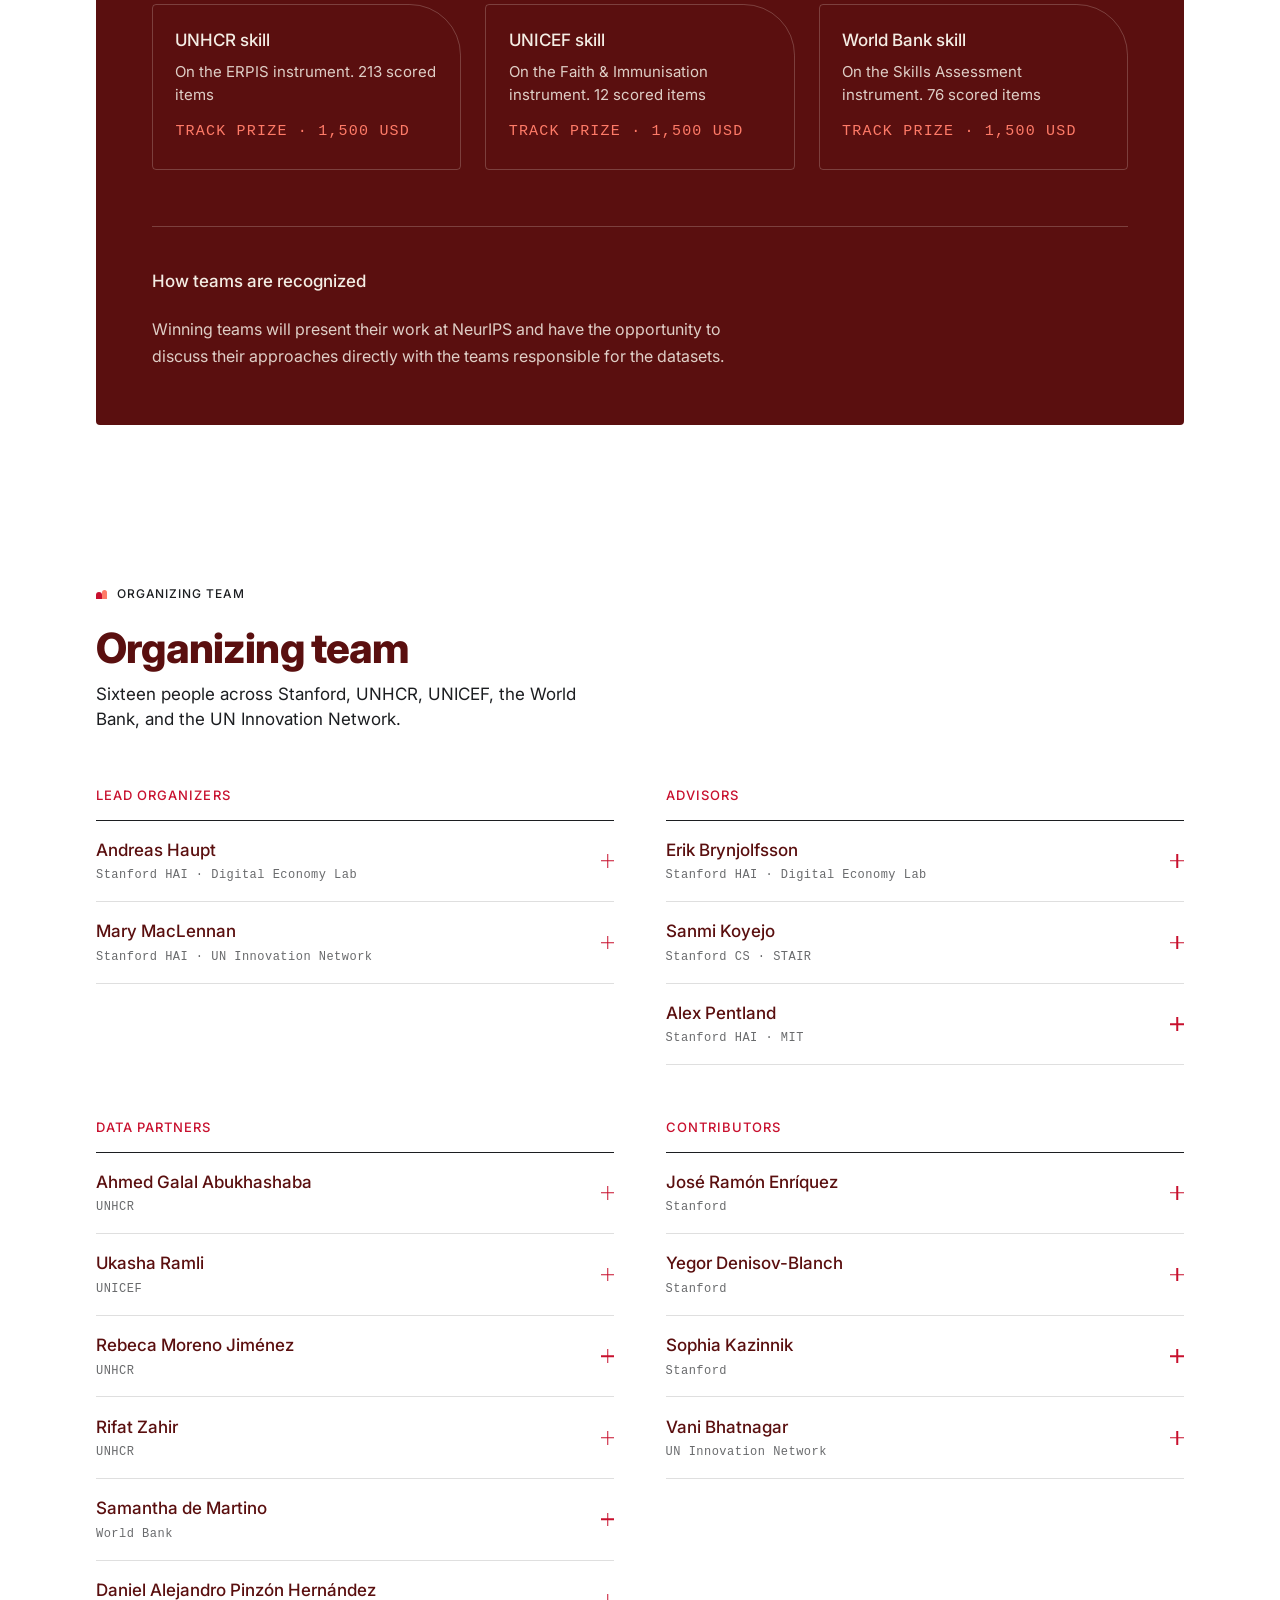
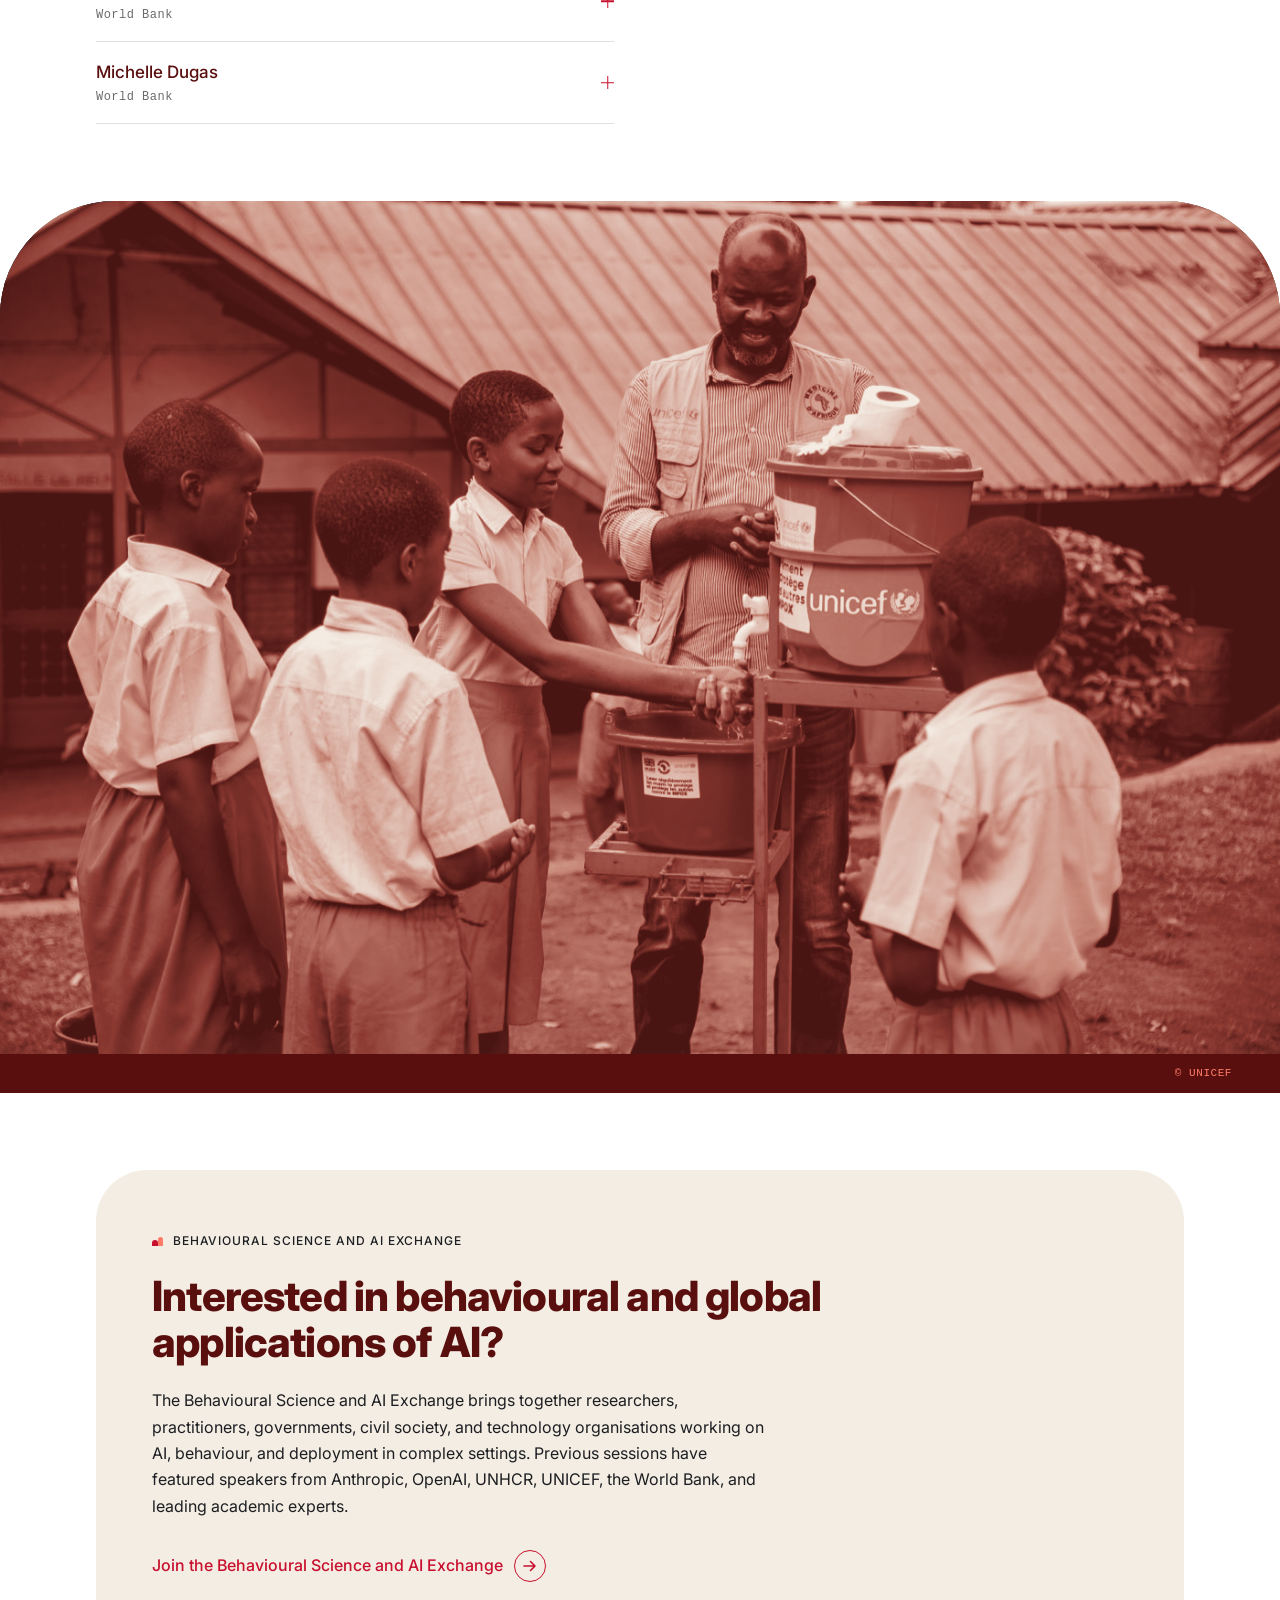
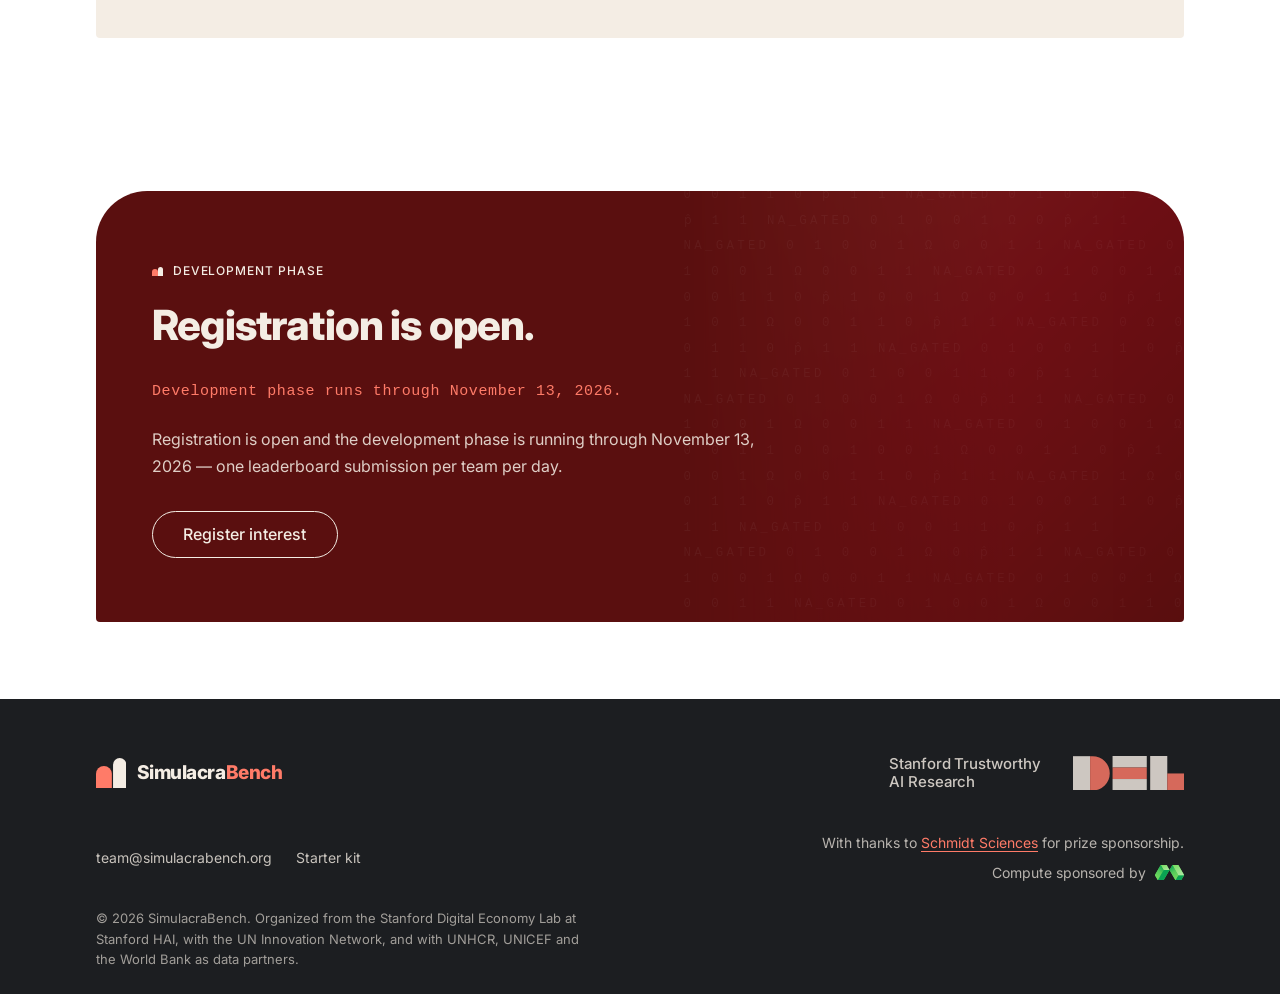
==== commit 78364c19: "Remove hero writeup notice; move final phase to Nov 15-19 Co-Authored-By: Claude Fable 5.1 <noreply@" ====
--- a/index.html
+++ b/index.html
@@ -104,10 +104,6 @@
             <dd>14 countries</dd>
           </div>
         </dl>
-        <!-- The writeup requirement sits at the very top of the page: every
-             team, not only the winners, submits one, so the OpenReview link is
-             the primary call to action here. -->
-        <p class="hero-notice" id="writeup-notice"><strong>All teams must submit a writeup.</strong> Every participating team is required to submit a writeup describing its method on OpenReview.</p>
         <div class="cta-row">
           <a class="pill pill-solid pill-lg" href="https://openreview.net/group?id=NeurIPS.cc/2026/Competition/SimulacraBench">Submit your writeup on OpenReview</a>
           <a class="pill pill-outline pill-lg" href="https://docs.google.com/forms/d/e/1FAIpQLSea9nL8ffhdvSzGz746rpkkgghdFMlB4x-h1n4eNiqF3Bir9A/viewform">Register interest</a>
@@ -496,7 +492,7 @@
             <ul class="ruleset">
               <li>Single H100 GPU, 16 GB. The compute budget is shared across all three instruments: 15 minutes total in the development phase; 60 minutes total in the final phase.</li>
               <li>Development phase (Aug 17 – Nov 13, 2026): 1 leaderboard submission per team per day, with no cap over the phase, scored on the same 30% of respondents throughout. Scores come back noised and rounded to 0.01.</li>
-              <li>Final phase (Nov 14 – Nov 18, 2026): 1 submission per team, scored exactly, on respondents the development phase never touched. The phases do not nest.</li>
+              <li>Final phase (Nov 15 – Nov 19, 2026): 1 submission per team, scored exactly, on respondents the development phase never touched. The phases do not nest.</li>
               <li>External weights are allowed if publicly downloadable from Hugging Face.</li>
             </ul>
           </div>
--- a/styles.css
+++ b/styles.css
@@ -393,20 +393,6 @@
    so it carries the crimson rule and the weight the others do not. */
 .fact-deadline { border-bottom-color: var(--crimson); }
 .fact-deadline dd { font-weight: 500; color: var(--crimson); }
-/* The writeup notice: a short, bordered line between the facts and the calls
-   to action, so the one obligation every team carries is read before any
-   button is pressed. */
-.hero-notice {
-  margin-top: 2rem;
-  padding: 0.85rem 1rem;
-  max-width: 52ch;
-  font-size: 0.95rem;
-  line-height: 1.5;
-  border-left: 3px solid var(--crimson);
-  background: rgba(200, 16, 46, 0.06);
-}
-.hero-notice strong { color: var(--crimson); font-weight: 600; }
-.hero .hero-notice + .cta-row { margin-top: 1.1rem; }
 .hero .cta-row { margin-top: 2rem; }
 .hero .cta-secondary { margin-top: 0.7rem; gap: 0.5rem; }
 /* The notebook row: a third, quieter call to action under the two loud ones,
@@ -1076,7 +1062,6 @@
 html.js .hero-copy > h1 { animation-delay: 0.04s; }
 html.js .hero-copy > .hero-statement { animation-delay: 0.14s; }
 html.js .hero-copy > .facts { animation-delay: 0.24s; }
-html.js .hero-copy > .hero-notice { animation-delay: 0.3s; }
 html.js .hero-copy > .cta-row { animation-delay: 0.34s; }
 html.js .hero-copy > .cta-secondary { animation-delay: 0.4s; }
 html.js .hero-copy > .hero-kit { animation-delay: 0.5s; }
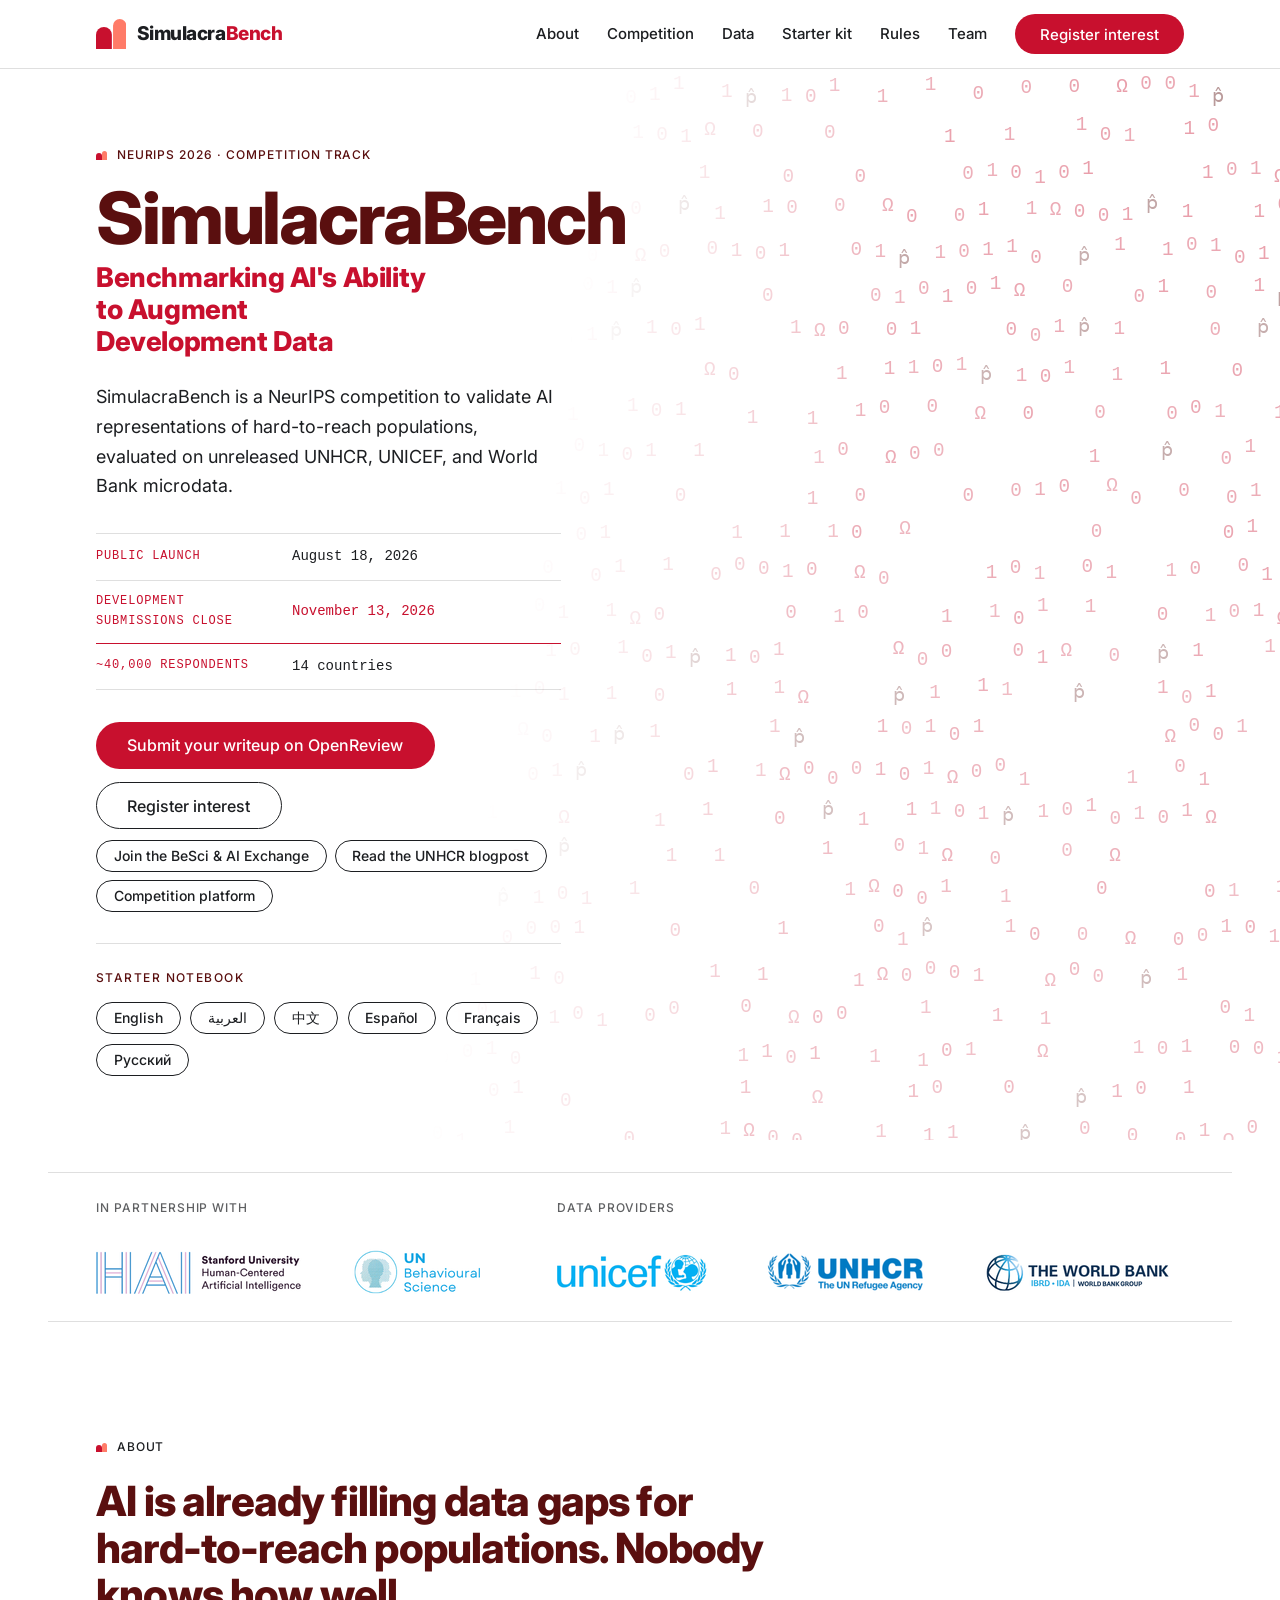
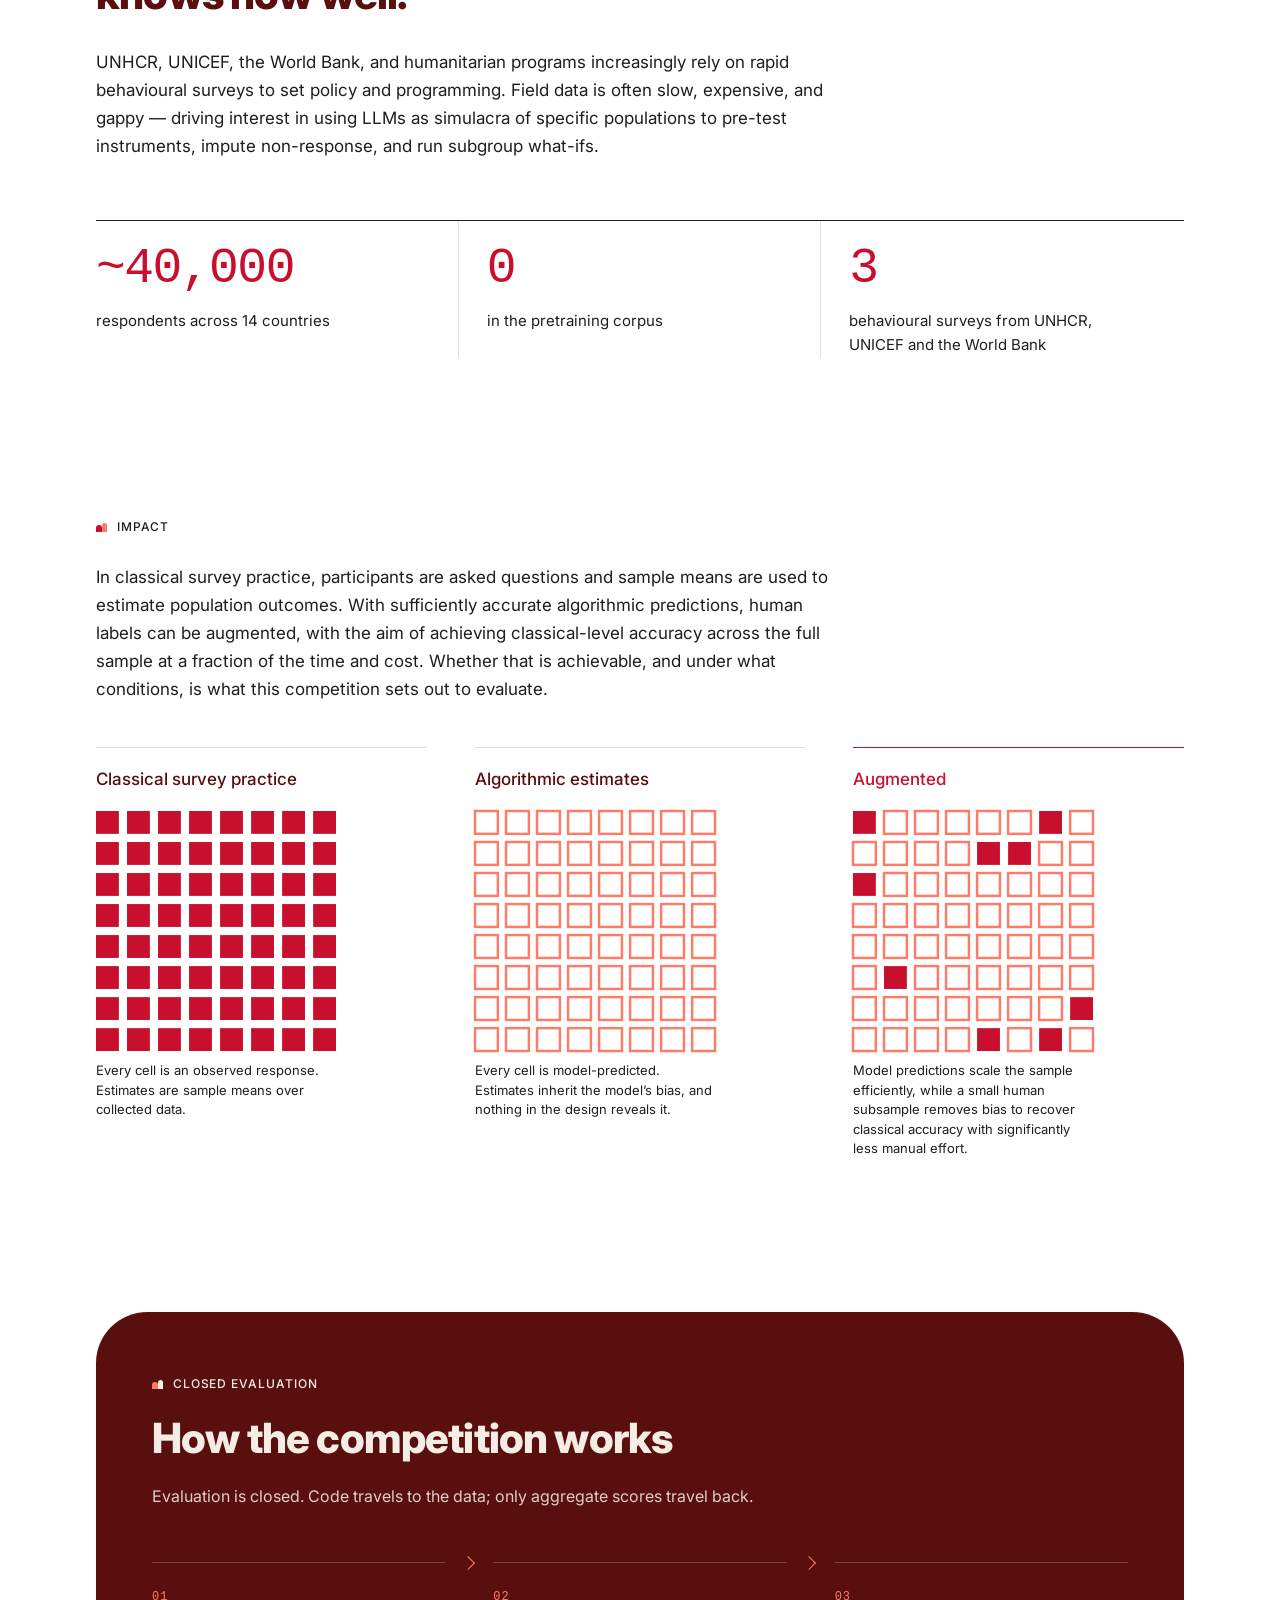
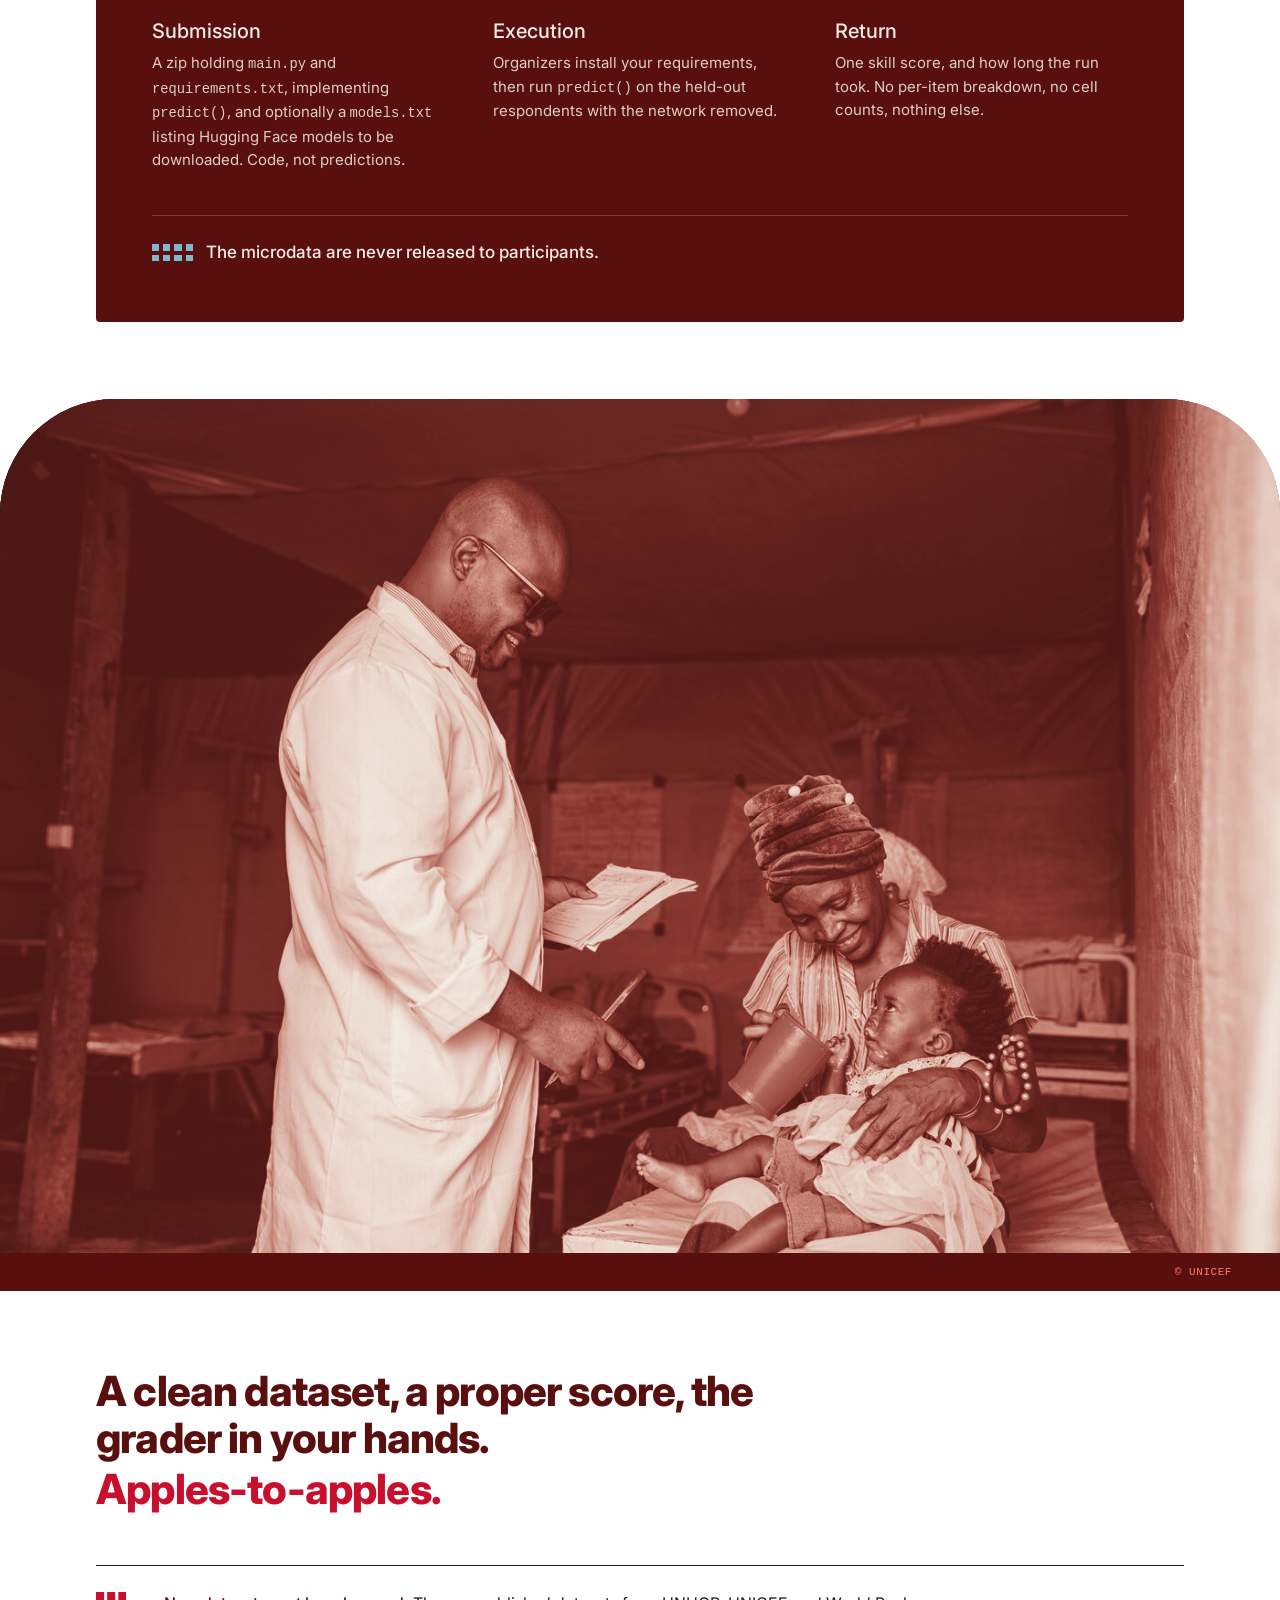
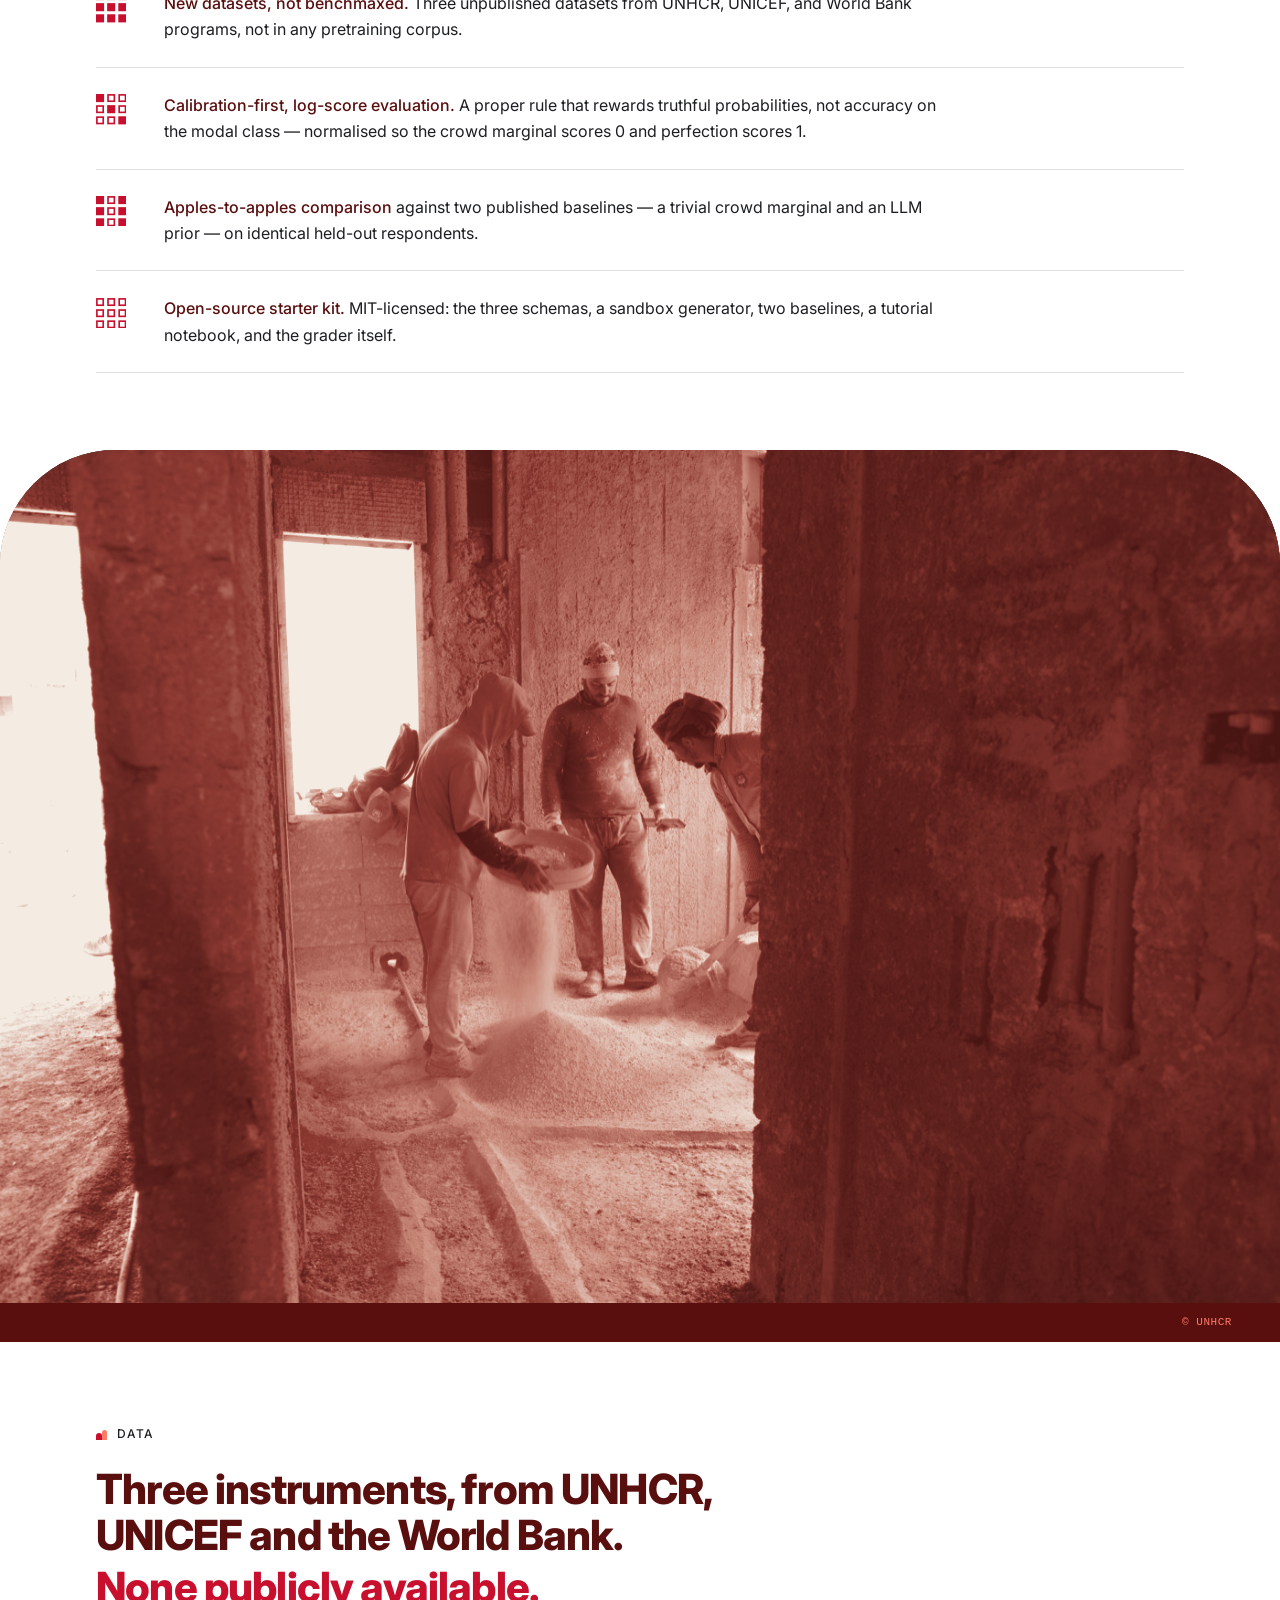
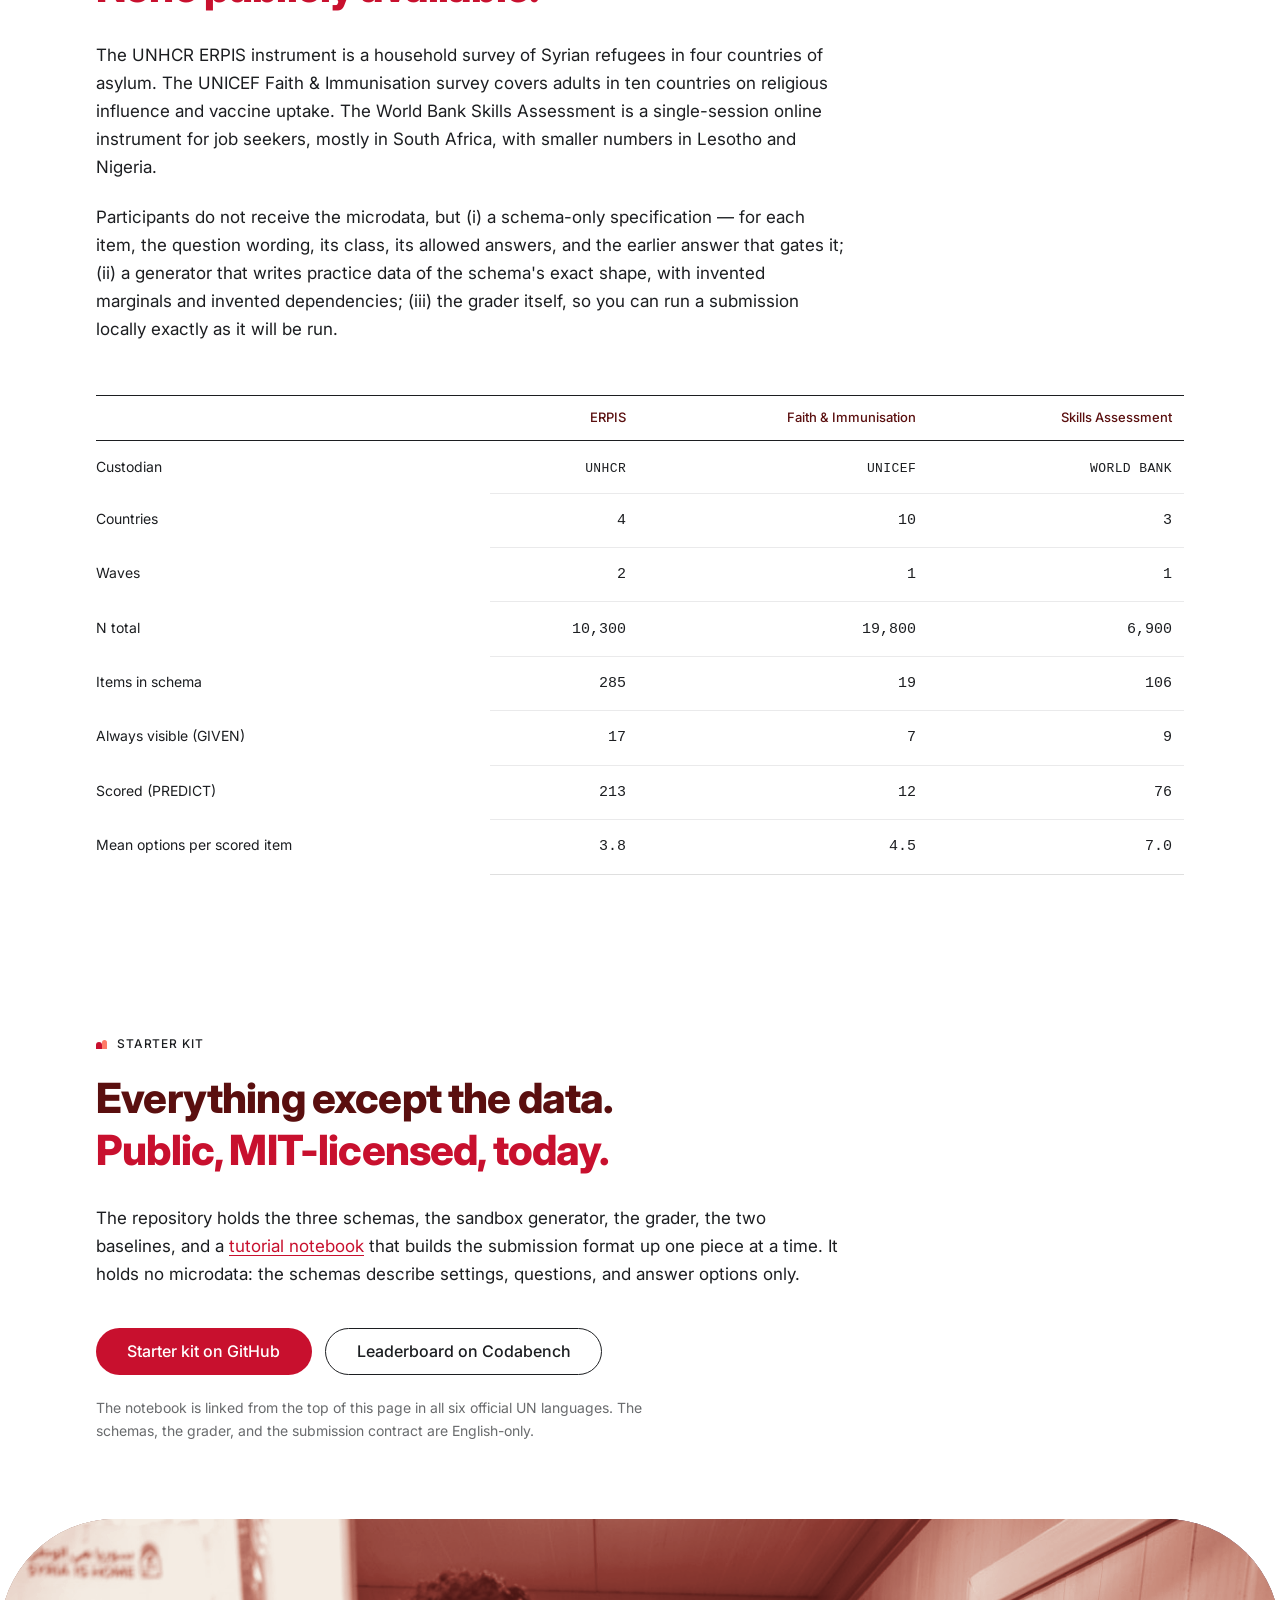
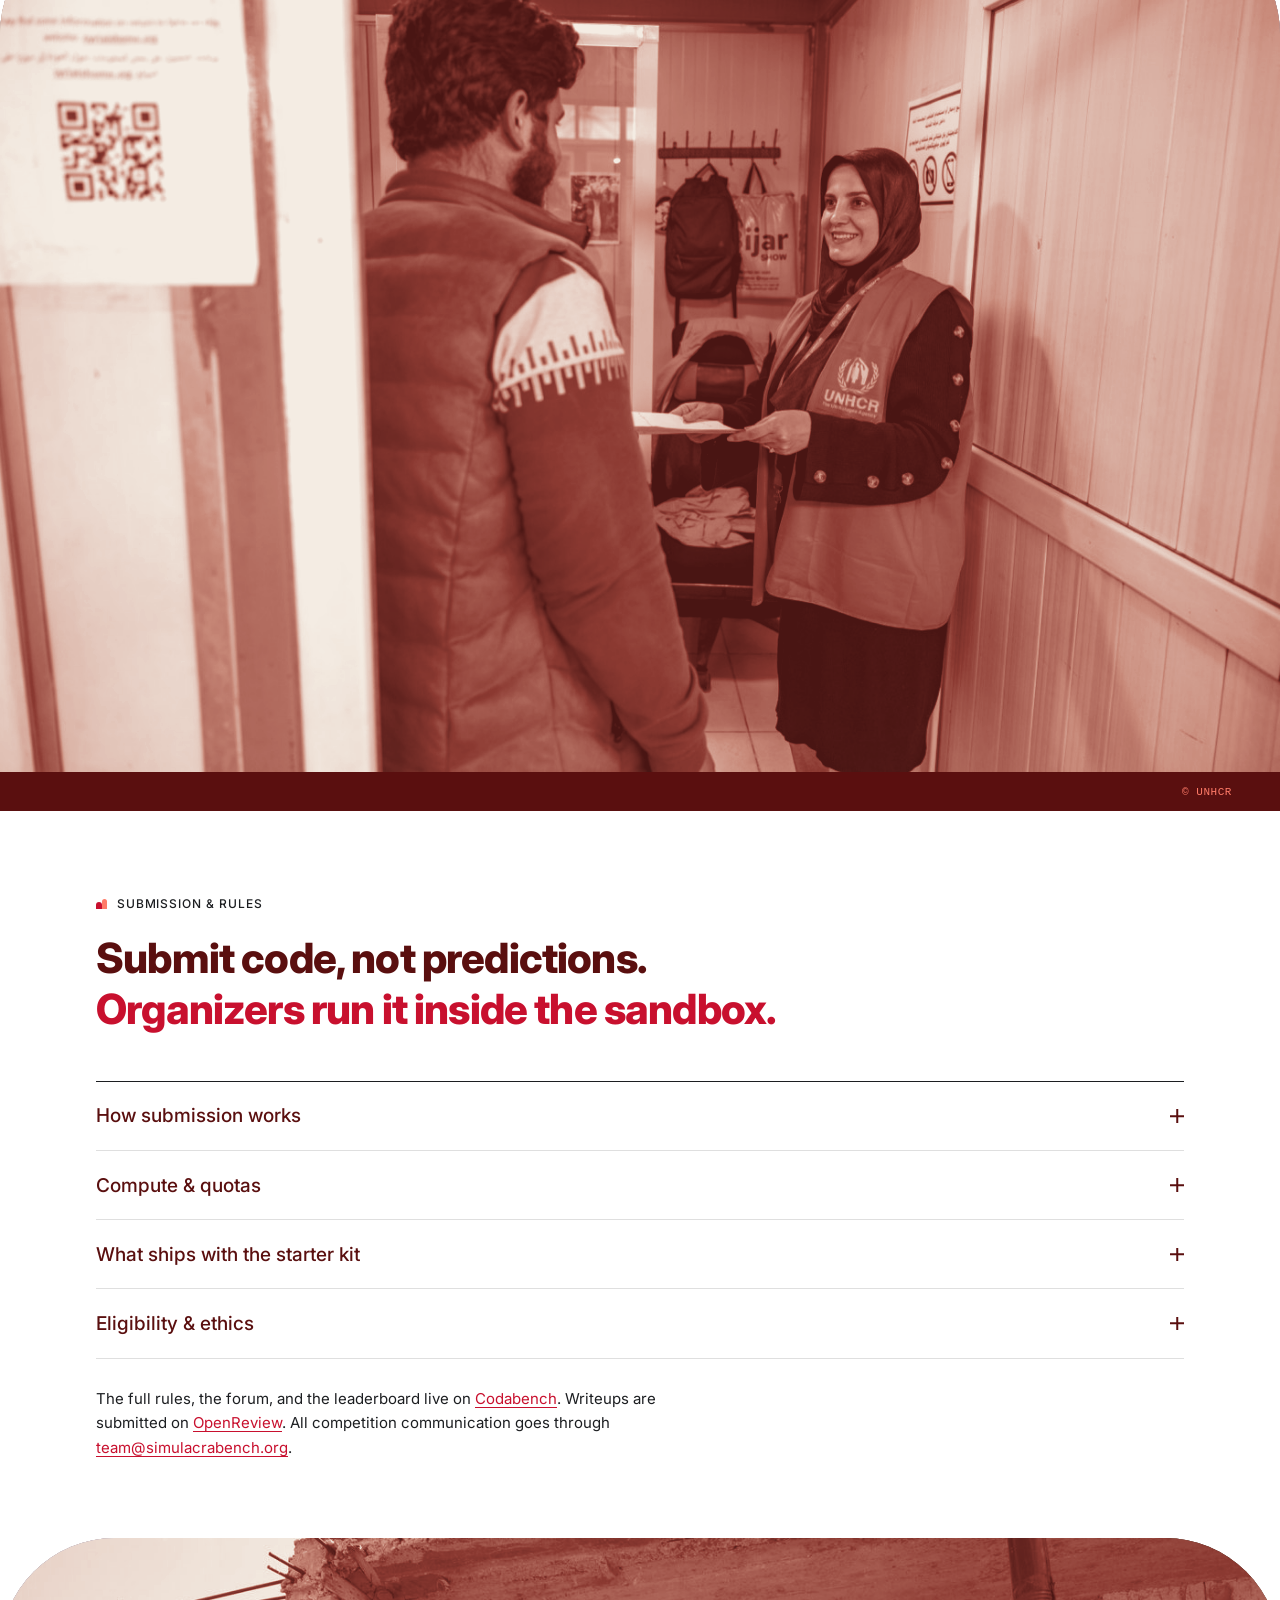
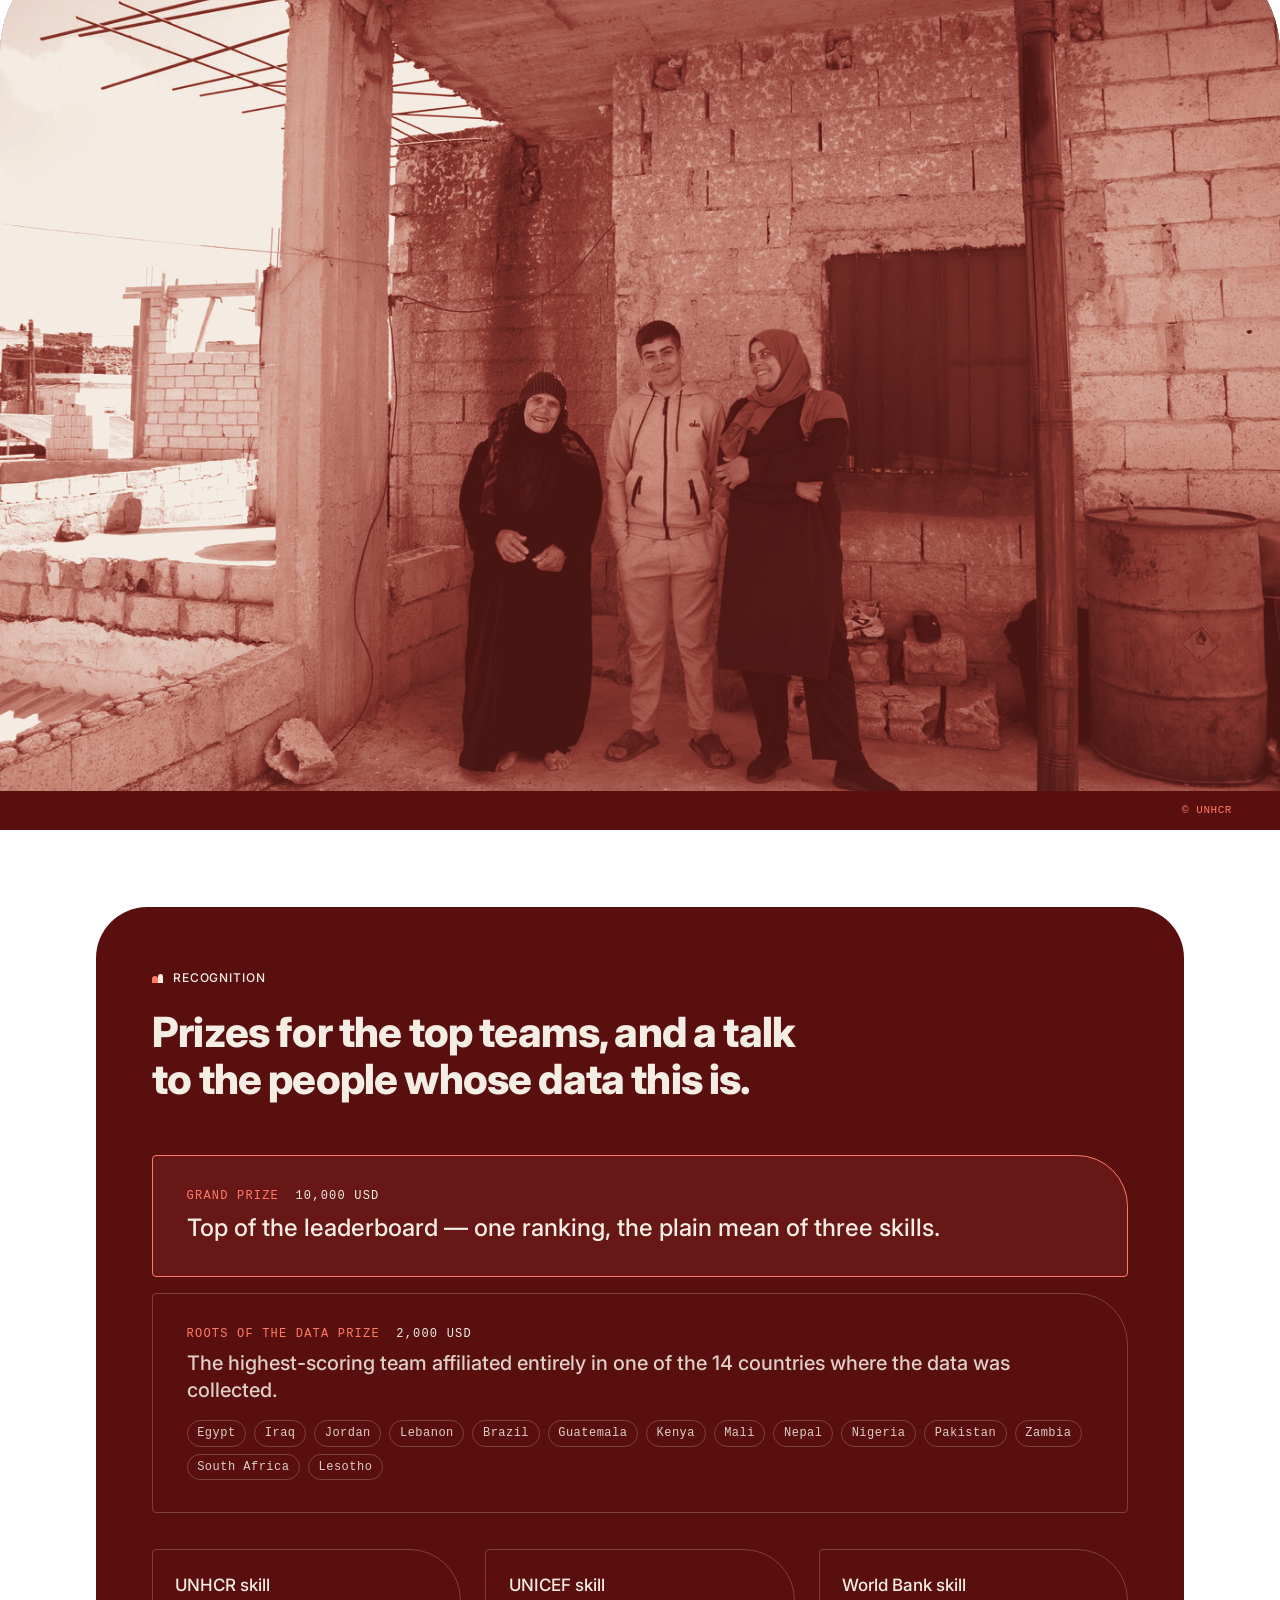
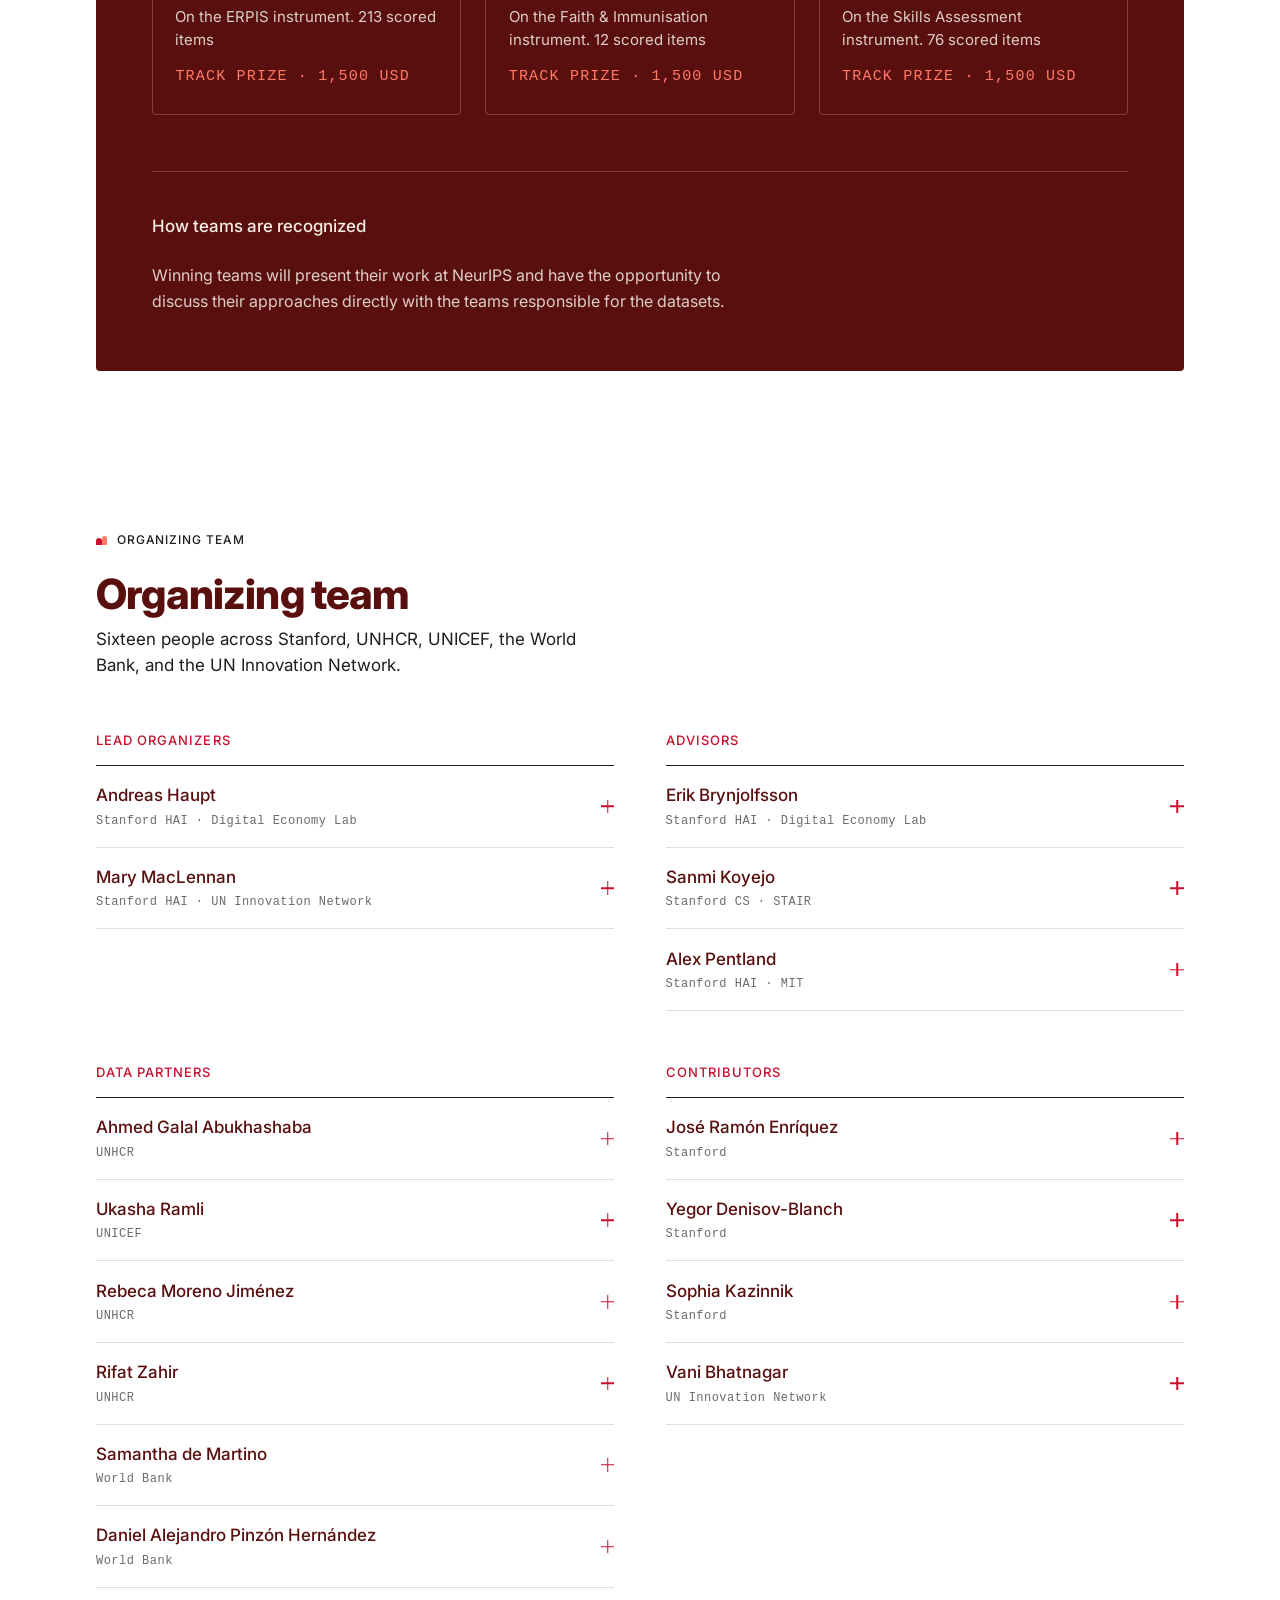
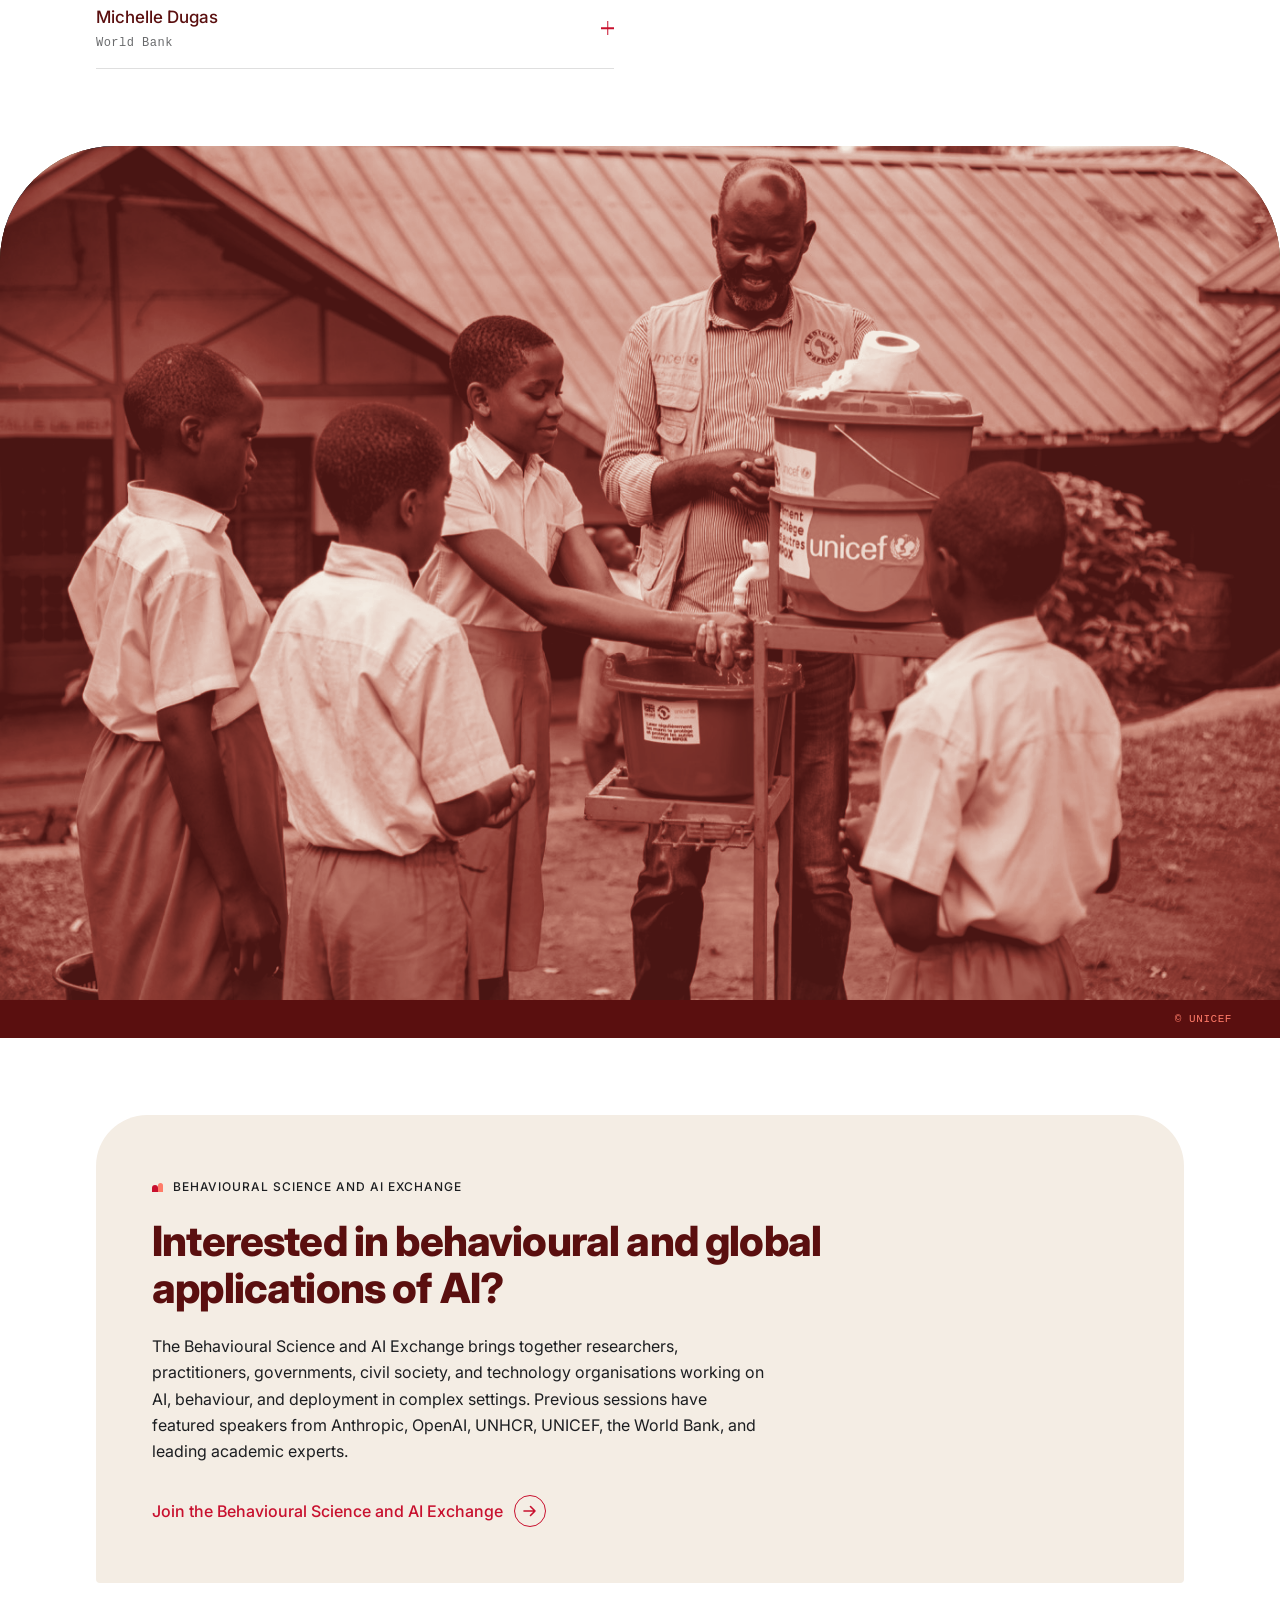
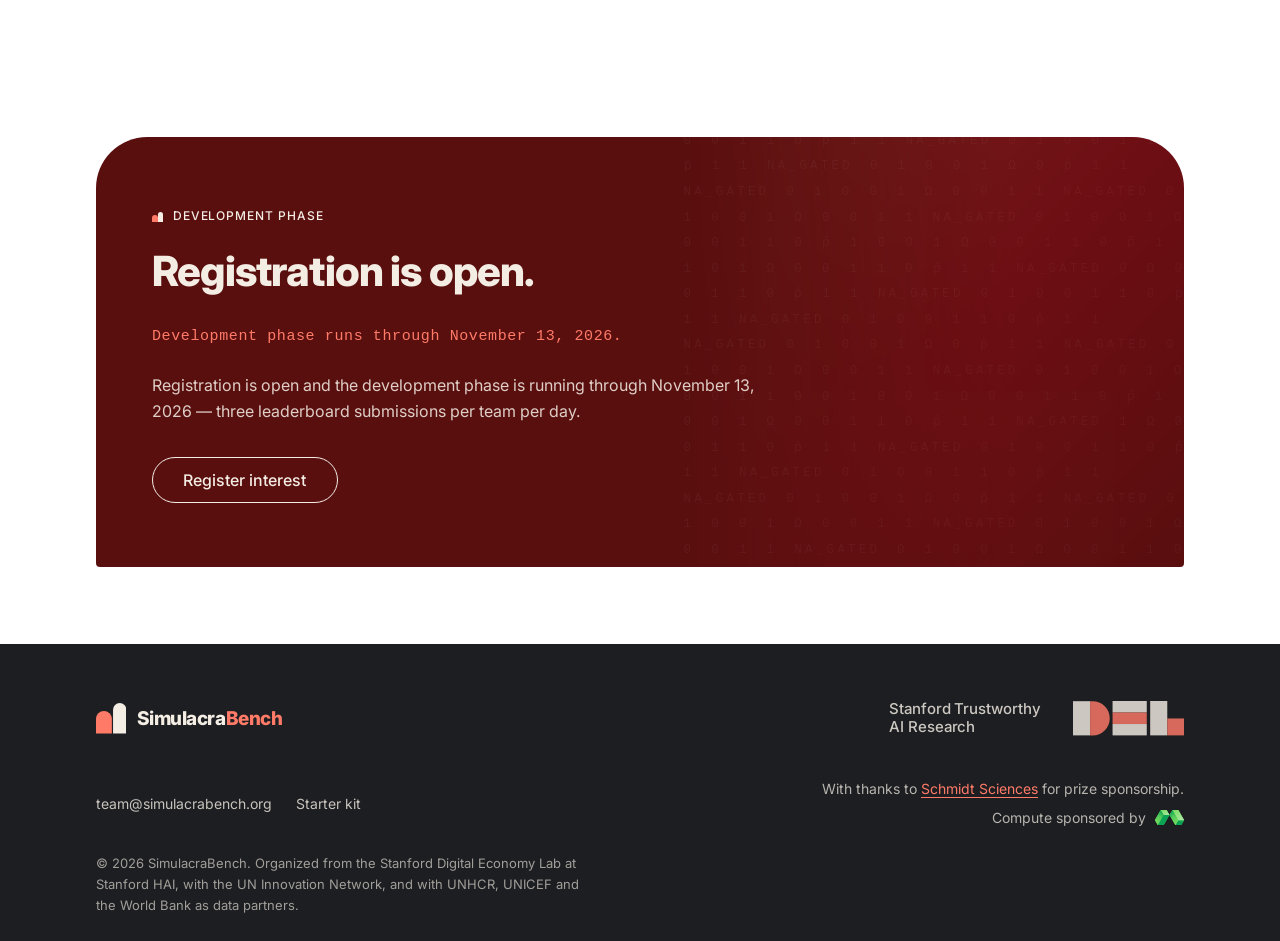
==== commit 2126f5d6: "Update to three daily submissions and the crowd-marginal baseline The development phase now allows t" ====
--- a/index.html
+++ b/index.html
@@ -284,7 +284,7 @@
         </li>
         <li class="point">
           <span class="point-icon" aria-hidden="true"><svg viewBox="0 0 24 24" xmlns="http://www.w3.org/2000/svg" focusable="false"><rect class="i-fill" x="0.0" y="0.0" width="6.4" height="6.4"/><rect class="i-line" x="9.5" y="0.7" width="5" height="5"/><rect class="i-line" x="18.3" y="0.7" width="5" height="5"/><rect class="i-line" x="0.7" y="9.5" width="5" height="5"/><rect class="i-fill" x="8.8" y="8.8" width="6.4" height="6.4"/><rect class="i-line" x="18.3" y="9.5" width="5" height="5"/><rect class="i-line" x="0.7" y="18.3" width="5" height="5"/><rect class="i-line" x="9.5" y="18.3" width="5" height="5"/><rect class="i-fill" x="17.6" y="17.6" width="6.4" height="6.4"/></svg></span>
-          <p class="point-text"><b>Calibration-first, log-score evaluation.</b> A proper rule that rewards truthful probabilities, not accuracy on the modal class — normalised so a uniform guess scores 0 and perfection scores 1.</p>
+          <p class="point-text"><b>Calibration-first, log-score evaluation.</b> A proper rule that rewards truthful probabilities, not accuracy on the modal class — normalised so the crowd marginal scores 0 and perfection scores 1.</p>
         </li>
         <li class="point">
           <span class="point-icon" aria-hidden="true"><svg viewBox="0 0 24 24" xmlns="http://www.w3.org/2000/svg" focusable="false"><rect class="i-fill" x="0.0" y="0.0" width="6.4" height="6.4"/><rect class="i-line" x="9.5" y="0.7" width="5" height="5"/><rect class="i-fill" x="17.6" y="0.0" width="6.4" height="6.4"/><rect class="i-fill" x="0.0" y="8.8" width="6.4" height="6.4"/><rect class="i-line" x="9.5" y="9.5" width="5" height="5"/><rect class="i-fill" x="17.6" y="8.8" width="6.4" height="6.4"/><rect class="i-fill" x="0.0" y="17.6" width="6.4" height="6.4"/><rect class="i-line" x="9.5" y="18.3" width="5" height="5"/><rect class="i-fill" x="17.6" y="17.6" width="6.4" height="6.4"/></svg></span>
@@ -330,7 +330,7 @@
 
       <div class="table-wrap">
         <table class="dt" id="instrument-table">
-          <caption class="visually-hidden">The three instruments: custodian, countries, waves, respondents, item counts by class, and the uniform reference each schema implies.</caption>
+          <caption class="visually-hidden">The three instruments: custodian, countries, waves, respondents, item counts by class, and mean options per scored item.</caption>
           <thead>
             <tr>
               <td class="dt-corner"><span class="visually-hidden">Attribute</span></td>
@@ -372,10 +372,6 @@
               <th scope="row">Mean options per scored item</th>
               <td data-c="4">3.8</td><td data-c="2">4.5</td><td data-c="3">7.0</td>
             </tr>
-            <tr>
-              <th scope="row">Uniform reference <i>U</i> (nats)</th>
-              <td data-c="4">1.241</td><td data-c="2">1.528</td><td data-c="3">1.758</td>
-            </tr>
           </tbody>
         </table>
 
@@ -394,7 +390,6 @@
               <div><dt>Always visible (GIVEN)</dt><dd>17</dd></div>
               <div><dt>Scored (PREDICT)</dt><dd>213</dd></div>
               <div><dt>Mean options per scored item</dt><dd>3.8</dd></div>
-              <div><dt>Uniform reference <i>U</i> (nats)</dt><dd>1.241</dd></div>
             </dl>
           </li>
           <li class="dt-card">
@@ -408,7 +403,6 @@
               <div><dt>Always visible (GIVEN)</dt><dd>7</dd></div>
               <div><dt>Scored (PREDICT)</dt><dd>12</dd></div>
               <div><dt>Mean options per scored item</dt><dd>4.5</dd></div>
-              <div><dt>Uniform reference <i>U</i> (nats)</dt><dd>1.528</dd></div>
             </dl>
           </li>
           <li class="dt-card">
@@ -422,7 +416,6 @@
               <div><dt>Always visible (GIVEN)</dt><dd>9</dd></div>
               <div><dt>Scored (PREDICT)</dt><dd>76</dd></div>
               <div><dt>Mean options per scored item</dt><dd>7.0</dd></div>
-              <div><dt>Uniform reference <i>U</i> (nats)</dt><dd>1.758</dd></div>
             </dl>
           </li>
         </ul>
@@ -490,10 +483,10 @@
           <summary><span class="acc-title">Compute &amp; quotas</span><span class="sum-mark" aria-hidden="true"></span></summary>
           <div class="acc-body">
             <ul class="ruleset">
-              <li>Single H100 GPU, 16 GB. The compute budget is shared across all three instruments: 15 minutes total in the development phase; 60 minutes total in the final phase.</li>
-              <li>Development phase (Aug 17 – Nov 13, 2026): 1 leaderboard submission per team per day, with no cap over the phase, scored on the same 30% of respondents throughout. Scores come back noised and rounded to 0.01.</li>
-              <li>Final phase (Nov 15 – Nov 19, 2026): 1 submission per team, scored exactly, on respondents the development phase never touched. The phases do not nest.</li>
-              <li>External weights are allowed if publicly downloadable from Hugging Face.</li>
+              <li>Single H100 GPU, 16 GB RAM. The compute budget is shared across all three instruments: 15 minutes total in the development phase; 60 minutes total in the final phase.</li>
+              <li>Development phase (Aug 17 – Nov 13, 2026): 3 leaderboard submissions per team per day, failed attempts not counted, with no cap over the phase, scored on the same 30% of respondents throughout. Scores come back noised and rounded.</li>
+              <li>Final phase (Nov 15 – Nov 19, 2026): 1 successful submission per team, scored exactly, on respondents the development phase never touched. The phases do not nest.</li>
+              <li>External weights are allowed if publicly downloadable from Hugging Face or included in the submission package.</li>
             </ul>
           </div>
         </details>
@@ -501,7 +494,7 @@
           <summary><span class="acc-title">What ships with the starter kit</span><span class="sum-mark" aria-hidden="true"></span></summary>
           <div class="acc-body">
             <ul class="ruleset">
-              <li>Two baselines. The trivial one predicts each item's smoothed crowd shares and ignores everything about the individual respondent; it is what you have to beat. The second is an LLM prior.</li>
+              <li>Two baselines. The trivial one predicts each item's smoothed crowd shares and ignores everything about the individual respondent; it is what you have to beat, and it scores exactly 0. The second is an LLM prior.</li>
               <li>A sandbox generator that writes practice data of the schema's exact shape, obeying the skip logic, with invented marginals and invented dependencies. A model tuned to it will not transfer; a pipeline debugged against it will.</li>
               <li>The grader, so you can score a submission locally the way it will be scored: fresh virtual environment, dependencies installed, network cut.</li>
               <li>A tutorial notebook, the three schemas, and the config that fixes the phases, time limits, and privacy parameters.</li>
@@ -514,10 +507,10 @@
           <div class="acc-body">
             <ul class="ruleset">
               <li>Open to teams from academia, industry, and independent research, except where precluded by sanctions or law. An individual may appear on at most one team.</li>
-              <li>All teams must submit a writeup describing their method via <a href="https://openreview.net/group?id=NeurIPS.cc/2026/Competition/SimulacraBench">OpenReview</a>. Winning teams additionally supply a 4-page method description and source code under a license permitting non-commercial research reproduction.</li>
+              <li>All teams must submit a 4-page writeup describing their method via <a href="https://openreview.net/group?id=NeurIPS.cc/2026/Competition/SimulacraBench">OpenReview</a>, together with source code under a license permitting non-commercial research reproduction.</li>
               <li>Microdata are not released. Attempting to access, reconstruct, or re-identify the underlying records — successfully or not — is grounds for disqualification, and so is helping anyone else try.</li>
               <li>Development-phase feedback may be used for ordinary model development, but not to infer hidden labels, reconstruct the evaluation set, or exploit repeated score feedback.</li>
-              <li>Teams whose final scores are not distinguishable under the pre-specified paired-bootstrap test are treated as tied.</li>
+              <li>Winners are determined by the exact, unnoised final-phase score.</li>
             </ul>
           </div>
         </details>
@@ -856,7 +849,7 @@
           <p class="countdown" id="deadline" data-target="2026-11-13T23:59:59Z">
             <span class="cd-static">Development phase runs through November 13, 2026.</span>
           </p>
-          <p class="dark-body">Registration is open and the development phase is running through November 13, 2026 — one leaderboard submission per team per day.</p>
+          <p class="dark-body">Registration is open and the development phase is running through November 13, 2026 — three leaderboard submissions per team per day.</p>
           <a class="pill pill-bone pill-lg" href="https://docs.google.com/forms/d/e/1FAIpQLSea9nL8ffhdvSzGz746rpkkgghdFMlB4x-h1n4eNiqF3Bir9A/viewform">Register interest</a>
         </div>
 
